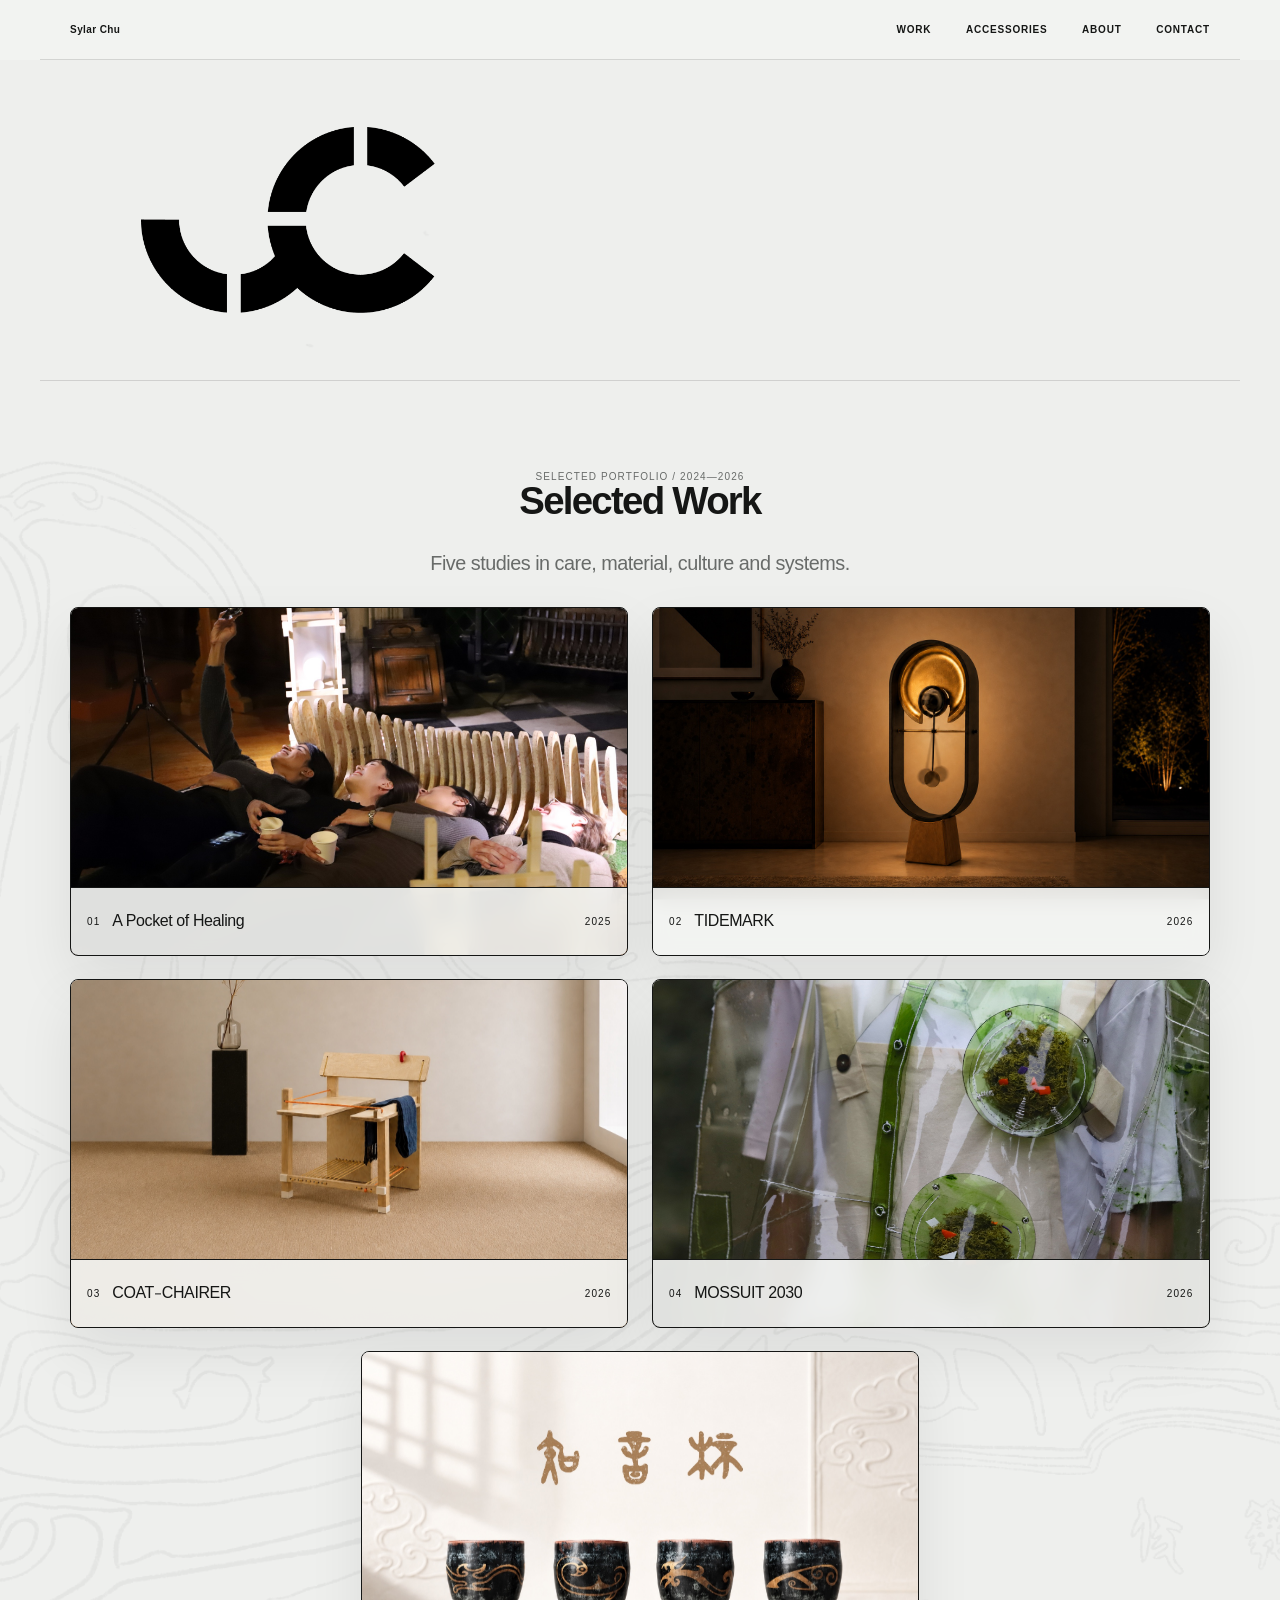
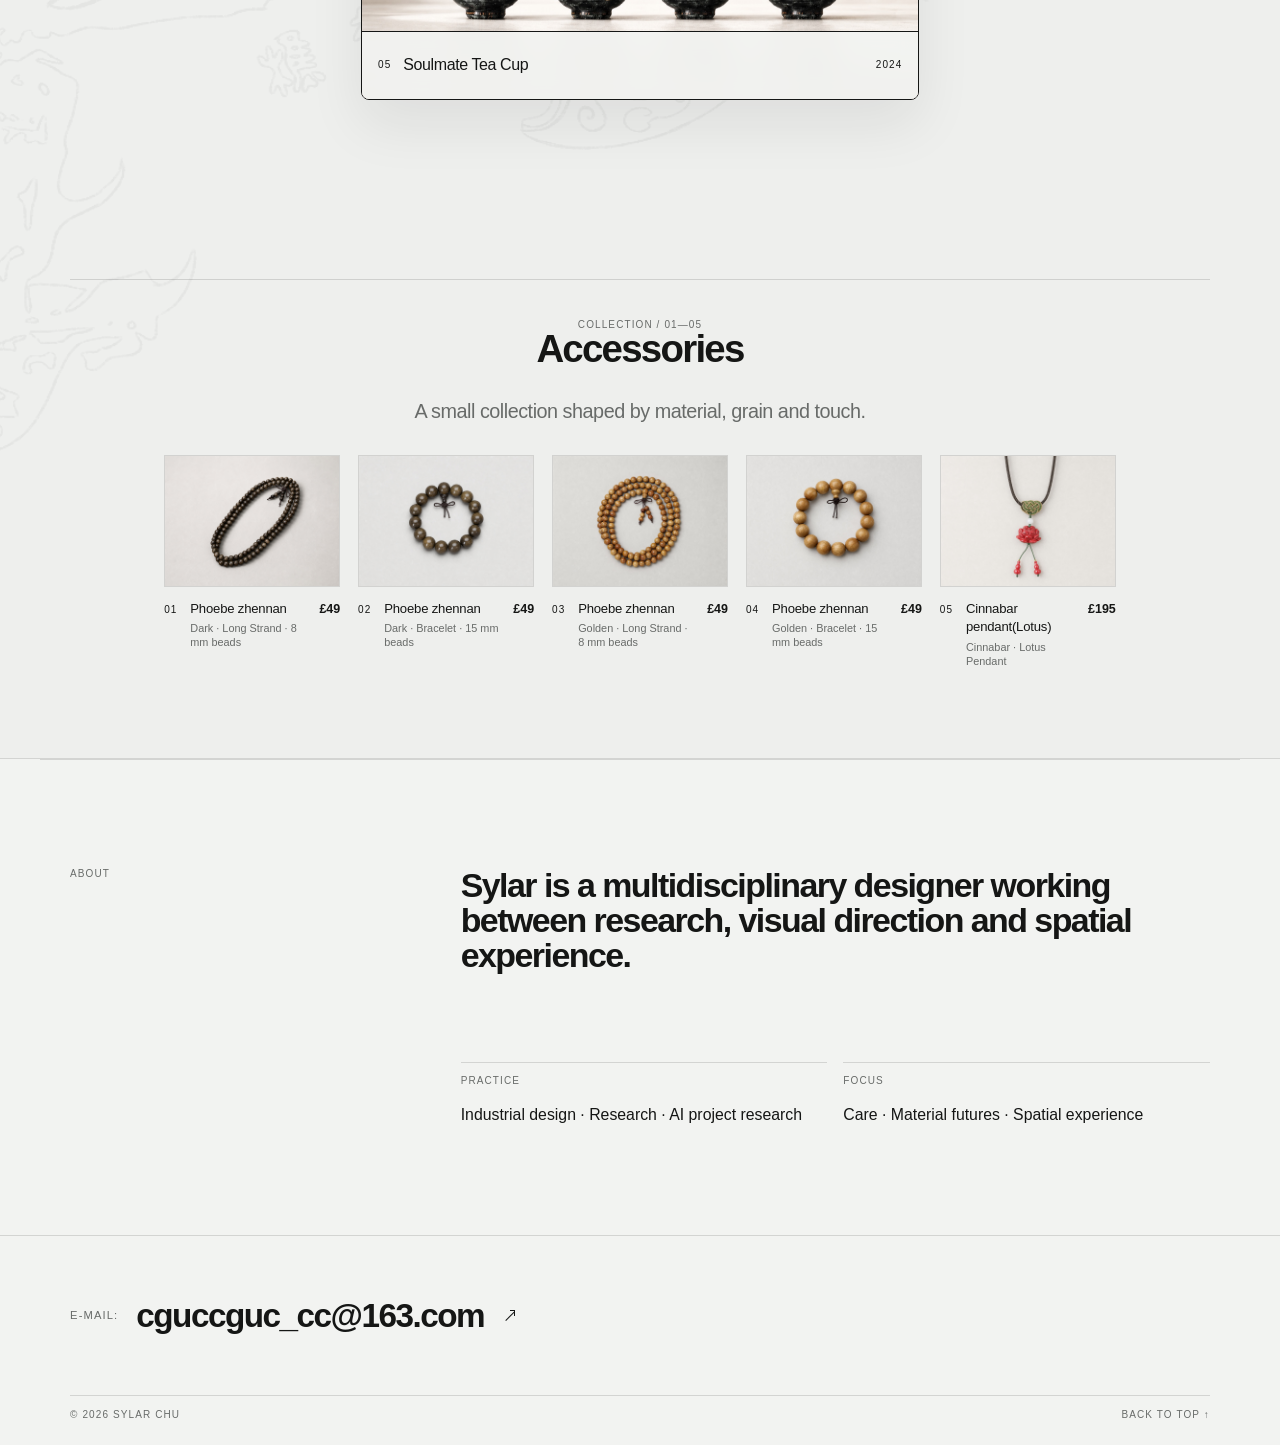
==== index.html @ 8ba82621 "Add files via upload" ====
<!DOCTYPE html><html lang="en"><head><meta charSet="utf-8"/><meta name="viewport" content="width=device-width, initial-scale=1"/><link rel="preload" href="/chinese-linework-background.webp" as="image" fetchPriority="high"/><link rel="preload" href="/sylar-logo-transparent.png" as="image"/><link rel="stylesheet" href="/assets/index-B9xMvxNG.css" data-rsc-css-href="/assets/index-B9xMvxNG.css" data-precedence="vite-rsc/importer-resources"/><title>Sylar Chu — Industrial Designer</title><meta name="description" content="Thoughtful products, systems and experiences designed to improve everyday life and contribute to a better world."/><meta property="og:title" content="Sylar Chu — Designing better futures"/><meta property="og:description" content="Industrial design for a better everyday and a better world."/><meta property="og:type" content="website"/><meta property="og:image" content="https://sylarchu.com/og.png"/><meta property="og:image:width" content="1254"/><meta property="og:image:height" content="1254"/><meta property="og:image:alt" content="Sylar Chu monogram"/><meta name="twitter:card" content="summary_large_image"/><meta name="twitter:title" content="Sylar Chu — Designing better futures"/><meta name="twitter:description" content="Industrial design for a better everyday and a better world."/><meta name="twitter:image" content="https://sylarchu.com/og.png"/>
</head><body><main id="top"><header class="site-header page-container"><a class="site-brand" href="/" aria-label="Sylar Chu — home">Sylar Chu</a><nav aria-label="Primary navigation"><a href="#work">Work</a><a href="#accessories">Accessories</a><a href="#about">About</a><a href="#contact">Contact</a></nav></header><div class="home-canvas"><img class="home-canvas__art" src="/chinese-linework-background.webp" alt="" width="2732" height="2048" fetchPriority="high" decoding="async"/><section class="home-intro page-container"><h1 class="sr-only">Sylar Chu — Industrial Designer</h1><div class="home-intro__content"><img class="home-intro__logo" src="/sylar-logo-transparent.png" alt="Sylar Chu monogram" width="546" height="345" decoding="async"/><div class="home-intro__text"><p class="blur-text home-intro__copy home-intro__copy--first"><span class="blur-text__segment" style="filter:blur(10px);opacity:0;transform:translateY(-20px)">Hi,<!-- --> </span><span class="blur-text__segment" style="filter:blur(10px);opacity:0;transform:translateY(-20px)">I<!-- --> </span><span class="blur-text__segment" style="filter:blur(10px);opacity:0;transform:translateY(-20px)">am<!-- --> </span><span class="blur-text__segment" style="filter:blur(10px);opacity:0;transform:translateY(-20px)">Sylar,<!-- --> </span><span class="blur-text__segment" style="filter:blur(10px);opacity:0;transform:translateY(-20px)">an<!-- --> </span><span class="blur-text__segment" style="filter:blur(10px);opacity:0;transform:translateY(-20px)">industrial<!-- --> </span><span class="blur-text__segment" style="filter:blur(10px);opacity:0;transform:translateY(-20px)">designer.</span></p><p class="blur-text home-intro__copy"><span class="blur-text__segment" style="filter:blur(10px);opacity:0;transform:translateY(-20px)">I<!-- --> </span><span class="blur-text__segment" style="filter:blur(10px);opacity:0;transform:translateY(-20px)">create<!-- --> </span><span class="blur-text__segment" style="filter:blur(10px);opacity:0;transform:translateY(-20px)">thoughtful<!-- --> </span><span class="blur-text__segment" style="filter:blur(10px);opacity:0;transform:translateY(-20px)">products,<!-- --> </span><span class="blur-text__segment" style="filter:blur(10px);opacity:0;transform:translateY(-20px)">systems<!-- --> </span><span class="blur-text__segment" style="filter:blur(10px);opacity:0;transform:translateY(-20px)">and<!-- --> </span><span class="blur-text__segment" style="filter:blur(10px);opacity:0;transform:translateY(-20px)">experiences<!-- --> </span><span class="blur-text__segment" style="filter:blur(10px);opacity:0;transform:translateY(-20px)">for<!-- --> </span><span class="blur-text__segment" style="filter:blur(10px);opacity:0;transform:translateY(-20px)">a<!-- --> </span><span class="blur-text__segment" style="filter:blur(10px);opacity:0;transform:translateY(-20px)">better<!-- --> </span><span class="blur-text__segment" style="filter:blur(10px);opacity:0;transform:translateY(-20px)">everyday<!-- --> </span><span class="blur-text__segment" style="filter:blur(10px);opacity:0;transform:translateY(-20px)">and<!-- --> </span><span class="blur-text__segment" style="filter:blur(10px);opacity:0;transform:translateY(-20px)">a<!-- --> </span><span class="blur-text__segment" style="filter:blur(10px);opacity:0;transform:translateY(-20px)">better<!-- --> </span><span class="blur-text__segment" style="filter:blur(10px);opacity:0;transform:translateY(-20px)">world.</span></p></div></div></section><section class="project-showcase-section page-container" id="work"><div class="project-showcase"><header class="showcase-heading project-showcase__heading"><div><p class="eyebrow muted">Selected portfolio / 2024—2026</p><h2 class="heading-lg">Selected Work</h2></div><p class="body-large muted">Five studies in care, material, culture and systems.</p></header><div class="project-showcase__rail"><a class="project-showcase__link" href="/work/a-pocket-of-healing" aria-label="Open A Pocket of Healing"><figure class="tilted-card"><div class="tilted-card__inner" style="transform:none"><img src="/project-covers/a-pocket-of-healing.jpg" alt="A Pocket of Healing project cover" class="tilted-card__image" style="transform:translate3d(0, 0%, 0) scale(1)" loading="lazy" decoding="async"/><div class="tilted-card__overlay"><div class="project-card__label"><span class="meta-text">01</span><h3>A Pocket of Healing</h3><span class="meta-text">2025</span></div></div></div><figcaption class="tilted-card__caption" style="opacity:0;transform:none">A Pocket of Healing</figcaption></figure></a><a class="project-showcase__link" href="/work/tidemark" aria-label="Open TIDEMARK"><figure class="tilted-card"><div class="tilted-card__inner" style="transform:none"><img src="/project-covers/tidemark.jpg" alt="TIDEMARK project cover" class="tilted-card__image" style="transform:translate3d(0, -16%, 0) scale(1)" loading="lazy" decoding="async"/><div class="tilted-card__overlay"><div class="project-card__label"><span class="meta-text">02</span><h3>TIDEMARK</h3><span class="meta-text">2026</span></div></div></div><figcaption class="tilted-card__caption" style="opacity:0;transform:none">TIDEMARK</figcaption></figure></a><a class="project-showcase__link" href="/work/coat-chairer" aria-label="Open COAT‑CHAIRER"><figure class="tilted-card"><div class="tilted-card__inner" style="transform:none"><img src="/project-covers/coat-chairer-expanded.jpg" alt="COAT‑CHAIRER project cover" class="tilted-card__image" style="transform:translate3d(0, 0%, 0) scale(1.04)" loading="lazy" decoding="async"/><div class="tilted-card__overlay"><div class="project-card__label"><span class="meta-text">03</span><h3><span class="project-title-mark" aria-label="COAT-CHAIRER"><span aria-hidden="true">COAT</span><span class="project-title-mark__hyphen" aria-hidden="true"></span><span aria-hidden="true">CHAIRER</span></span></h3><span class="meta-text">2026</span></div></div></div><figcaption class="tilted-card__caption" style="opacity:0;transform:none">COAT‑CHAIRER</figcaption></figure></a><a class="project-showcase__link" href="/work/mossuit-2030" aria-label="Open MOSSUIT 2030"><figure class="tilted-card"><div class="tilted-card__inner" style="transform:none"><img src="/project-covers/mossuit-2030.jpg" alt="MOSSUIT 2030 project cover" class="tilted-card__image" style="transform:translate3d(0, 0%, 0) scale(1)" loading="lazy" decoding="async"/><div class="tilted-card__overlay"><div class="project-card__label"><span class="meta-text">04</span><h3>MOSSUIT 2030</h3><span class="meta-text">2026</span></div></div></div><figcaption class="tilted-card__caption" style="opacity:0;transform:none">MOSSUIT 2030</figcaption></figure></a><a class="project-showcase__link" href="/work/soulmate-tea-cup" aria-label="Open Soulmate Tea Cup"><figure class="tilted-card"><div class="tilted-card__inner" style="transform:none"><img src="/project-covers/soulmate-tea-cup.jpg" alt="Soulmate Tea Cup project cover" class="tilted-card__image" style="transform:translate3d(0, 0%, 0) scale(1)" loading="lazy" decoding="async"/><div class="tilted-card__overlay"><div class="project-card__label"><span class="meta-text">05</span><h3>Soulmate Tea Cup</h3><span class="meta-text">2024</span></div></div></div><figcaption class="tilted-card__caption" style="opacity:0;transform:none">Soulmate Tea Cup</figcaption></figure></a></div></div></section><section class="product-showcase-section page-container" id="accessories"><div class="product-showcase"><header class="showcase-heading product-showcase__heading"><div><p class="eyebrow muted">Collection / 01—05</p><h2 class="heading-lg">Accessories</h2></div><p class="body-large muted">A small collection shaped by material, grain and touch.</p></header><div class="product-showcase__rail"><a class="product-card" href="/accessories/phoebe-zhennan-dark-strand" aria-label="Open Phoebe zhennan, Dark · Long Strand, 8 mm beads"><div class="product-card__image"><img src="/products/dark-long-necklace.jpg" alt="Phoebe zhennan — Dark · Long Strand" loading="lazy" decoding="async"/></div><div class="product-card__meta"><span class="meta-text">01</span><div><h3>Phoebe zhennan</h3><p class="product-card__variant">Dark · Long Strand<!-- --> · 8 mm beads</p></div><span class="product-card__price">£49</span></div></a><a class="product-card" href="/accessories/phoebe-zhennan-dark-bracelet" aria-label="Open Phoebe zhennan, Dark · Bracelet, 15 mm beads"><div class="product-card__image"><img src="/products/dark-large-bead-bracelet.jpg" alt="Phoebe zhennan — Dark · Bracelet" loading="lazy" decoding="async"/></div><div class="product-card__meta"><span class="meta-text">02</span><div><h3>Phoebe zhennan</h3><p class="product-card__variant">Dark · Bracelet<!-- --> · 15 mm beads</p></div><span class="product-card__price">£49</span></div></a><a class="product-card" href="/accessories/phoebe-zhennan-golden-strand" aria-label="Open Phoebe zhennan, Golden · Long Strand, 8 mm beads"><div class="product-card__image"><img src="/products/golden-multi-loop-necklace.jpg" alt="Phoebe zhennan — Golden · Long Strand" loading="lazy" decoding="async"/></div><div class="product-card__meta"><span class="meta-text">03</span><div><h3>Phoebe zhennan</h3><p class="product-card__variant">Golden · Long Strand<!-- --> · 8 mm beads</p></div><span class="product-card__price">£49</span></div></a><a class="product-card" href="/accessories/phoebe-zhennan-golden-bracelet" aria-label="Open Phoebe zhennan, Golden · Bracelet, 15 mm beads"><div class="product-card__image"><img src="/products/golden-large-bead-bracelet.jpg" alt="Phoebe zhennan — Golden · Bracelet" loading="lazy" decoding="async"/></div><div class="product-card__meta"><span class="meta-text">04</span><div><h3>Phoebe zhennan</h3><p class="product-card__variant">Golden · Bracelet<!-- --> · 15 mm beads</p></div><span class="product-card__price">£49</span></div></a><a class="product-card" href="/accessories/cinnabar-lotus-pendant" aria-label="Open Cinnabar pendant(Lotus), Cinnabar · Lotus Pendant"><div class="product-card__image"><img src="/products/cinnabar-lotus-pendant.jpg" alt="Cinnabar pendant(Lotus) — Cinnabar · Lotus Pendant" loading="lazy" decoding="async"/></div><div class="product-card__meta"><span class="meta-text">05</span><div><h3>Cinnabar pendant(Lotus)</h3><p class="product-card__variant">Cinnabar · Lotus Pendant</p></div><span class="product-card__price">£195</span></div></a></div></div></section></div><section class="framer-about page-container" id="about"><p class="eyebrow muted">About</p><div class="framer-about__content"><p class="framer-about__copy heading-lg">Sylar is a multidisciplinary designer working between research, visual direction and spatial experience.</p><dl class="framer-about__details"><div><dt>Practice</dt><dd>Industrial design · Research · AI project research</dd></div><div><dt>Focus</dt><dd>Care · Material futures · Spatial experience</dd></div></dl></div></section><footer class="site-footer" id="contact"><div class="page-container"><a class="site-footer__email" href="mailto:cguccguc_cc@163.com"><span class="site-footer__label">E-mail:</span><span class="site-footer__address">cguccguc_cc@163.com</span><span class="site-footer__arrow diagonal-arrow" aria-hidden="true"></span></a><div class="site-footer__meta meta-text muted"><span>© <!-- -->2026<!-- --> <!-- -->Sylar Chu</span><a href="#top">Back to top ↑</a></div></div></footer></main><script src="/static-interactions.js" defer data-static-interaction></script></body></html>
---- assets/index-B9xMvxNG.css ----
/*! tailwindcss v4.2.1 | MIT License | https://tailwindcss.com */
@layer properties{@supports (((-webkit-hyphens:none)) and (not (margin-trim:inline))) or ((-moz-orient:inline) and (not (color:rgb(from red r g b)))){*,:before,:after,::backdrop{--tw-rotate-x:initial;--tw-rotate-y:initial;--tw-rotate-z:initial;--tw-skew-x:initial;--tw-skew-y:initial;--tw-blur:initial;--tw-brightness:initial;--tw-contrast:initial;--tw-grayscale:initial;--tw-hue-rotate:initial;--tw-invert:initial;--tw-opacity:initial;--tw-saturate:initial;--tw-sepia:initial;--tw-drop-shadow:initial;--tw-drop-shadow-color:initial;--tw-drop-shadow-alpha:100%;--tw-drop-shadow-size:initial}}}@layer theme{:root,:host{--font-sans:ui-sans-serif, system-ui, sans-serif, "Apple Color Emoji", "Segoe UI Emoji", "Segoe UI Symbol", "Noto Color Emoji";--font-mono:ui-monospace, SFMono-Regular, Menlo, Monaco, Consolas, "Liberation Mono", "Courier New", monospace;--spacing:.25rem;--default-transition-duration:.15s;--default-transition-timing-function:cubic-bezier(.4, 0, .2, 1);--default-font-family:var(--font-sans);--default-mono-font-family:var(--font-mono)}}@layer base{*,:after,:before,::backdrop{box-sizing:border-box;border:0 solid;margin:0;padding:0}::file-selector-button{box-sizing:border-box;border:0 solid;margin:0;padding:0}html,:host{-webkit-text-size-adjust:100%;tab-size:4;line-height:1.5;font-family:var(--default-font-family,ui-sans-serif, system-ui, sans-serif, "Apple Color Emoji", "Segoe UI Emoji", "Segoe UI Symbol", "Noto Color Emoji");font-feature-settings:var(--default-font-feature-settings,normal);font-variation-settings:var(--default-font-variation-settings,normal);-webkit-tap-highlight-color:transparent}hr{height:0;color:inherit;border-top-width:1px}abbr:where([title]){-webkit-text-decoration:underline dotted;text-decoration:underline dotted}h1,h2,h3,h4,h5,h6{font-size:inherit;font-weight:inherit}a{color:inherit;-webkit-text-decoration:inherit;-webkit-text-decoration:inherit;-webkit-text-decoration:inherit;-webkit-text-decoration:inherit;text-decoration:inherit}b,strong{font-weight:bolder}code,kbd,samp,pre{font-family:var(--default-mono-font-family,ui-monospace, SFMono-Regular, Menlo, Monaco, Consolas, "Liberation Mono", "Courier New", monospace);font-feature-settings:var(--default-mono-font-feature-settings,normal);font-variation-settings:var(--default-mono-font-variation-settings,normal);font-size:1em}small{font-size:80%}sub,sup{vertical-align:baseline;font-size:75%;line-height:0;position:relative}sub{bottom:-.25em}sup{top:-.5em}table{text-indent:0;border-color:inherit;border-collapse:collapse}:-moz-focusring{outline:auto}progress{vertical-align:baseline}summary{display:list-item}ol,ul,menu{list-style:none}img,svg,video,canvas,audio,iframe,embed,object{vertical-align:middle;display:block}img,video{max-width:100%;height:auto}button,input,select,optgroup,textarea{font:inherit;font-feature-settings:inherit;font-variation-settings:inherit;letter-spacing:inherit;color:inherit;opacity:1;background-color:#0000;border-radius:0}::file-selector-button{font:inherit;font-feature-settings:inherit;font-variation-settings:inherit;letter-spacing:inherit;color:inherit;opacity:1;background-color:#0000;border-radius:0}:where(select:is([multiple],[size])) optgroup{font-weight:bolder}:where(select:is([multiple],[size])) optgroup option{padding-inline-start:20px}::file-selector-button{margin-inline-end:4px}::placeholder{opacity:1}@supports (not ((-webkit-appearance:-apple-pay-button))) or (contain-intrinsic-size:1px){::placeholder{color:currentColor}@supports (color:color-mix(in lab, red, red)){::placeholder{color:color-mix(in oklab, currentcolor 50%, transparent)}}}textarea{resize:vertical}::-webkit-search-decoration{-webkit-appearance:none}::-webkit-date-and-time-value{min-height:1lh;text-align:inherit}::-webkit-datetime-edit{display:inline-flex}::-webkit-datetime-edit-fields-wrapper{padding:0}::-webkit-datetime-edit{padding-block:0}::-webkit-datetime-edit-year-field{padding-block:0}::-webkit-datetime-edit-month-field{padding-block:0}::-webkit-datetime-edit-day-field{padding-block:0}::-webkit-datetime-edit-hour-field{padding-block:0}::-webkit-datetime-edit-minute-field{padding-block:0}::-webkit-datetime-edit-second-field{padding-block:0}::-webkit-datetime-edit-millisecond-field{padding-block:0}::-webkit-datetime-edit-meridiem-field{padding-block:0}::-webkit-calendar-picker-indicator{line-height:1}:-moz-ui-invalid{box-shadow:none}button,input:where([type=button],[type=reset],[type=submit]){appearance:button}::file-selector-button{appearance:button}::-webkit-inner-spin-button{height:auto}::-webkit-outer-spin-button{height:auto}[hidden]:where(:not([hidden=until-found])){display:none!important}}@layer components;@layer utilities{.sr-only{clip-path:inset(50%);white-space:nowrap;border-width:0;width:1px;height:1px;margin:-1px;padding:0;position:absolute;overflow:hidden}.relative{position:relative}.static{position:static}.start{inset-inline-start:var(--spacing)}.end{inset-inline-end:var(--spacing)}.table{display:table}.transform{transform:var(--tw-rotate-x,) var(--tw-rotate-y,) var(--tw-rotate-z,) var(--tw-skew-x,) var(--tw-skew-y,)}.filter{filter:var(--tw-blur,) var(--tw-brightness,) var(--tw-contrast,) var(--tw-grayscale,) var(--tw-hue-rotate,) var(--tw-invert,) var(--tw-saturate,) var(--tw-sepia,) var(--tw-drop-shadow,)}.transition{transition-property:color,background-color,border-color,outline-color,text-decoration-color,fill,stroke,--tw-gradient-from,--tw-gradient-via,--tw-gradient-to,opacity,box-shadow,transform,translate,scale,rotate,filter,-webkit-backdrop-filter,backdrop-filter,display,content-visibility,overlay,pointer-events;transition-timing-function:var(--tw-ease,var(--default-transition-timing-function));transition-duration:var(--tw-duration,var(--default-transition-duration))}}:root{--background:#f2f3f1;--foreground:#151615;--muted:#686b69;--border:#15161524;--page-padding:clamp(1rem, 2.35vw, 2.25rem);--section-space:clamp(4.5rem, 8.5vw, 7.5rem);--content-width:75rem}*,:before,:after{box-sizing:border-box}html{background:var(--background);color:var(--foreground);scroll-behavior:smooth}body{background:var(--background);min-width:20rem;color:var(--foreground);-webkit-font-smoothing:antialiased;margin:0;font-family:Arial,Helvetica,sans-serif;font-size:clamp(.875rem,.2vw + .83rem,1rem);line-height:1.4}::selection{background:var(--foreground);color:var(--background)}a{color:inherit;text-decoration:none}img{max-width:100%;display:block}h1,h2,h3,p,figure,dl,dd{margin:0}:focus-visible{outline:2px solid var(--foreground);outline-offset:4px}.sr-only{clip:rect(0, 0, 0, 0);white-space:nowrap;border:0;width:1px;height:1px;margin:-1px;padding:0;position:absolute;overflow:hidden}.page-container{width:min(100%, var(--content-width));padding-inline:var(--page-padding);margin-inline:auto}.eyebrow,.meta-text{letter-spacing:.11em;text-transform:uppercase;font-size:.625rem;font-weight:500;line-height:1.2}.muted{color:var(--muted)}.display{letter-spacing:-.055em;font-size:clamp(3rem,7vw,6.2rem);font-weight:600;line-height:.93}.heading-xl{letter-spacing:-.052em;font-size:clamp(2.7rem,5.6vw,5.25rem);font-weight:600;line-height:.94}.heading-lg{letter-spacing:-.045em;font-size:clamp(2rem,3.8vw,3.8rem);font-weight:600;line-height:.96}.heading-md{letter-spacing:-.035em;font-size:clamp(1.3rem,2vw,2rem);font-weight:500;line-height:1}.body-large{letter-spacing:-.025em;font-size:clamp(1.1rem,1.55vw,1.55rem);line-height:1.25}.site-header{z-index:50;border-bottom:1px solid var(--border);background:var(--background);grid-template-columns:1fr auto;align-items:center;min-height:3.75rem;display:grid;position:sticky;top:0}@supports (color:color-mix(in lab, red, red)){.site-header{background:color-mix(in srgb, var(--background) 94%, transparent)}}.site-header{-webkit-backdrop-filter:blur(10px);backdrop-filter:blur(10px)}.site-brand{letter-spacing:.04em;font-size:.625rem;font-weight:600}.site-header nav{gap:clamp(1.1rem,2.7vw,2.5rem);display:flex}.site-header nav a{letter-spacing:.08em;text-transform:uppercase;font-size:.625rem;font-weight:600}.site-header nav a:hover,.site-header nav a[aria-current=page]{text-underline-offset:.3em;text-decoration:underline}.framer-hero{border-bottom:1px solid var(--border);isolation:isolate;width:100%;height:clamp(38rem,100svh - 3.75rem,50rem);position:relative;overflow:hidden}.linework-hero__art{z-index:-2;object-fit:cover;object-position:52% 70%;transform-origin:50% 70%;width:100%;height:100%;position:absolute;inset:0;transform:translate(3.5%)scale(1.34)}.linework-hero__intro{z-index:2;top:clamp(2.5rem,6vw,5rem);right:max(var(--page-padding), calc((100vw - var(--content-width)) / 2 + var(--page-padding)));width:min(25rem, calc(100% - var(--page-padding) * 2));grid-template-columns:2.35rem minmax(0,1fr);align-items:center;gap:.9rem;display:grid;position:absolute}.linework-hero__logo{aspect-ratio:1;object-fit:cover;width:2.35rem}.linework-hero__intro .eyebrow{white-space:nowrap}.linework-hero__copy{letter-spacing:-.02em;max-width:25rem;margin-top:.65rem;font-size:clamp(.95rem,1vw,1.08rem);line-height:1.4}.home-canvas{border-bottom:1px solid var(--border);isolation:isolate;position:relative;overflow:hidden}.home-canvas__art{z-index:-1;object-fit:cover;object-position:50% 38%;opacity:.075;filter:grayscale()contrast(.62);pointer-events:none;-webkit-user-select:none;user-select:none;width:100%;height:100%;position:absolute;inset:0}.home-intro{align-items:center;min-height:clamp(20rem,24vw,26rem);display:flex}.home-intro__content{grid-template-columns:minmax(16rem,.9fr) minmax(0,1.35fr);align-items:center;gap:clamp(2rem,4vw,5rem);width:100%;display:grid}.home-intro__logo{object-fit:contain;justify-self:center;width:clamp(17rem,23vw,23rem);height:auto}.home-intro__text{width:min(100%,39rem)}.blur-text{flex-wrap:wrap;display:flex}.blur-text__segment{will-change:transform, filter, opacity;display:inline-block}.home-intro__identity{color:var(--foreground);flex-wrap:wrap;align-items:baseline;column-gap:.25rem;font-weight:700;display:flex}.home-intro__identity strong{color:var(--foreground);font-weight:750}.home-intro__copy{letter-spacing:-.025em;max-width:36rem;margin-top:.8rem;font-size:clamp(1.1rem,1.5vw,1.4rem);line-height:1.35}.home-intro__copy--first{margin-top:0}.project-showcase-section,.product-showcase-section{position:relative}.project-showcase-section{border-top:1px solid var(--border);padding-block:clamp(4rem,7vw,6.5rem)}.product-showcase-section{padding-block:clamp(4rem,7vw,6.5rem)}.showcase-heading{grid-template-columns:1fr minmax(18rem,.8fr);align-items:end;gap:2rem;margin-bottom:clamp(1.5rem,2.4vw,2.4rem);display:grid}.showcase-heading>p{justify-self:end;max-width:30rem}.project-showcase__rail,.product-showcase__rail{gap:clamp(.75rem,1.4vw,1.5rem);display:grid}.project-showcase{width:100%}.project-showcase .heading-lg{font-size:clamp(1.9rem,3vw,3.25rem)}.project-showcase__heading{text-align:center;grid-template-columns:1fr;justify-items:center}.project-showcase__heading>p{justify-self:center;max-width:34rem}.project-showcase__rail{grid-template-columns:repeat(2,minmax(0,1fr));gap:clamp(1rem,1.8vw,1.8rem)}.project-showcase__link{min-width:0;color:inherit;display:block}.project-showcase__link:last-child:nth-child(odd){grid-column:1/-1;justify-self:center;width:calc(50% - clamp(.5rem,.9vw,.9rem))}.tilted-card{aspect-ratio:16/10;perspective:900px;width:100%;position:relative}.tilted-card__inner{border:1px solid var(--foreground);background:var(--background);width:100%;height:100%;transform-style:preserve-3d;will-change:transform;border-radius:.5rem;position:relative;overflow:hidden;box-shadow:0 1.5rem 3.5rem #14141414}.tilted-card__image{object-fit:cover;width:100%;height:100%;position:absolute;inset:0;transform:translateZ(0)}.tilted-card__overlay{z-index:2;position:absolute;bottom:0;left:0;right:0;transform:translateZ(26px)}.project-card__label{border-top:1px solid var(--foreground);background:var(--background);grid-template-columns:auto minmax(0,1fr) auto;align-items:center;gap:.75rem;min-height:4.25rem;padding:.85rem 1rem;display:grid}@supports (color:color-mix(in lab, red, red)){.project-card__label{background:color-mix(in srgb, var(--background) 92%, transparent)}}.project-card__label{-webkit-backdrop-filter:blur(10px);backdrop-filter:blur(10px)}.project-card__label h3{letter-spacing:-.025em;text-overflow:ellipsis;white-space:nowrap;font-size:clamp(1rem,1.25vw,1.35rem);font-weight:500;overflow:hidden}.tilted-card__caption{z-index:4;border:1px solid var(--foreground);background:var(--background);max-width:13rem;color:var(--foreground);pointer-events:none;white-space:nowrap;border-radius:.25rem;padding:.35rem .55rem;font-size:.65rem;line-height:1.2;position:absolute;top:0;left:0}.product-showcase{border-top:1px solid var(--border);padding-top:clamp(1.75rem,3vw,2.75rem)}.product-showcase .heading-lg{font-size:clamp(1.9rem,3vw,3.25rem)}.product-showcase__heading{text-align:center;grid-template-columns:1fr;justify-items:center}.product-showcase__heading>p{justify-self:center;max-width:34rem}.product-showcase__rail{grid-template-columns:repeat(5,minmax(0,11rem));justify-content:center;max-width:68rem;margin-inline:auto}.product-card{min-width:0;color:inherit;display:block}.product-card__image{aspect-ratio:4/3;border:1px solid var(--border);background:#f1f1ef;overflow:hidden}.product-card__image img{object-fit:cover;width:100%;height:100%;transition:transform .36s cubic-bezier(.2,.7,.2,1)}.product-card:hover .product-card__image img{transform:scale(1.025)}.product-card__meta{grid-template-columns:auto minmax(0,1fr) auto;align-items:baseline;gap:.8rem;padding-top:.8rem;display:grid}.product-card__meta h3{letter-spacing:-.015em;font-size:clamp(.82rem,.9vw,.95rem);font-weight:500}.product-card__variant{color:var(--muted);margin-top:.2rem;font-size:.68rem;line-height:1.3}.product-card__price{white-space:nowrap;font-size:.78rem;font-weight:600}.accessory-detail__header{grid-template-columns:minmax(0,1fr) minmax(20rem,.65fr);align-items:end;gap:3rem;padding-block:clamp(4rem,8vw,8rem) clamp(2rem,4vw,4rem);display:grid}.accessory-detail__header .display{margin-top:.65rem;font-size:clamp(3.25rem,7vw,8rem)}.accessory-detail__info{border-top:1px solid var(--border);grid-template-columns:repeat(auto-fit,minmax(7rem,1fr));display:grid}.accessory-detail__info div{border-left:1px solid var(--border);padding:.8rem .7rem 0}.accessory-detail__info div:first-child{border-left:0;padding-left:0}.accessory-detail__info dt{color:var(--muted);letter-spacing:.1em;text-transform:uppercase;margin-bottom:.35rem;font-size:.62rem}.accessory-detail__info dd{font-size:.9rem}.accessory-detail__image{padding-bottom:clamp(4rem,8vw,8rem)}.accessory-detail__image img{aspect-ratio:4/3;border:1px solid var(--border);object-fit:cover;width:100%}.framer-section{padding-block:var(--section-space)}.framer-section__header{grid-template-columns:1fr 1fr;align-items:end;gap:1rem;padding-bottom:clamp(2rem,4vw,3.5rem);display:grid}.framer-section__header p{justify-self:end;max-width:28rem}.project-section__intro{width:min(100%,30rem);padding-bottom:clamp(2.5rem,5vw,4.5rem)}.project-section__intro .body-large{max-width:26rem;margin-top:1.2rem}.project-list{border-top:1px solid var(--foreground)}.project-row{border-bottom:1px solid var(--border);grid-template-columns:3.5rem minmax(0,1fr) minmax(14rem,.8fr) 3rem;align-items:center;gap:1rem;min-height:clamp(6.5rem,10vw,9rem);transition:padding .18s,background .18s;display:grid}.project-row:hover{background:#1516150a;padding-inline:.8rem}.project-row__description{color:var(--muted)}.project-row__title{font-kerning:normal;white-space:nowrap}.project-title-mark{white-space:nowrap;align-items:center;display:inline-flex}.project-title-mark__hyphen{background:currentColor;flex:none;width:.34em;height:.055em;margin-inline:.075em;transform:translateY(.025em)}.project-row__arrow{justify-self:end;font-size:1rem}.project-motion{border-top:1px solid var(--foreground)}.project-motion__header{grid-template-columns:minmax(0,1.15fr) minmax(18rem,.85fr);align-items:end;gap:clamp(2rem,5vw,5rem);padding-block:clamp(2rem,4vw,3.5rem);display:grid}.project-motion__header h2{margin-top:1.25rem}.project-motion__intro{justify-self:end;gap:1rem;max-width:31rem;display:grid}.grid-motion{border-block:1px solid var(--foreground);color:#f1f3f2;cursor:ew-resize;touch-action:pan-y;-webkit-user-select:none;user-select:none;background:#111312;height:clamp(38rem,63vw,50rem);position:relative;overflow:hidden}.grid-motion__intro{background:radial-gradient(circle at 50% 45%, var(--grid-motion-gradient), transparent 58%), #111312;justify-content:center;align-items:center;width:100%;height:100%;display:flex;position:relative;overflow:hidden}@supports (color:color-mix(in lab, red, red)){.grid-motion__intro{background:radial-gradient(circle at 50% 45%, color-mix(in srgb, var(--grid-motion-gradient) 17%, transparent), transparent 58%), #111312}}.grid-motion__intro:after{z-index:3;content:"";pointer-events:none;background:linear-gradient(90deg,#1113127a,#0000 15% 85%,#1113127a);position:absolute;inset:0}.grid-motion__container{z-index:2;transform-origin:50%;flex:none;grid-template-rows:repeat(4,1fr);gap:clamp(.45rem,.8vw,.8rem);width:148%;height:124%;display:grid;position:relative;transform:rotate(-8deg)}.grid-motion__row{will-change:transform;grid-template-columns:repeat(7,minmax(0,1fr));gap:clamp(.45rem,.8vw,.8rem);min-width:0;display:grid}.grid-motion__item{min-width:0;position:relative;overflow:hidden}.grid-motion-tile{color:#f1f3f2;isolation:isolate;background:#181a19;border:1px solid #f1f3f26b;display:flex;position:absolute;inset:0;overflow:hidden}.grid-motion-tile:after{z-index:1;content:"";pointer-events:none;background:linear-gradient(#0000 58%,#00000061);border:1px solid #0000;transition:border-color .22s,background .22s;position:absolute;inset:0}.grid-motion-tile:hover:after,.grid-motion-tile:focus-visible:after{background:linear-gradient(#0000 48%,#0000008a);border-color:#f1f3f2db}.grid-motion-tile--image img{object-fit:cover;width:100%;height:100%;transition:filter .4s,transform .65s cubic-bezier(.2,.75,.2,1)}.grid-motion-tile--image:hover img,.grid-motion-tile--image:focus-visible img{filter:saturate(1.08)contrast(1.03);transform:scale(1.045)}.grid-motion-tile.crop-left img{object-position:25% center}.grid-motion-tile.crop-right img{object-position:75% center}.grid-motion-tile.crop-detail img{object-position:center 62%;transform:scale(1.15)}.grid-motion-tile.crop-detail:hover img,.grid-motion-tile.crop-detail:focus-visible img{transform:scale(1.2)}.grid-motion-tile__corner{z-index:2;color:#ffffffc7;position:absolute;bottom:.55rem;right:.65rem}.grid-motion-tile--title,.grid-motion-tile--discipline{z-index:1;flex-direction:column;justify-content:space-between;padding:clamp(.75rem,1.3vw,1.25rem)}.grid-motion-tile--title{color:#151615;background:#d8ff42}.grid-motion-tile--title:after,.grid-motion-tile--discipline:after{display:none}.grid-motion-tile--title h3{letter-spacing:-.055em;max-width:11ch;font-size:clamp(1.15rem,2vw,2rem);font-weight:600;line-height:.95}.grid-motion-tile__meta{justify-content:space-between;gap:.75rem;font-size:.625rem;display:flex}.grid-motion-tile--discipline{background:var(--background);color:var(--foreground)}.grid-motion-tile__discipline{letter-spacing:-.04em;max-width:14ch;font-size:clamp(1rem,1.5vw,1.45rem);line-height:1.02}.grid-motion-tile--discipline .diagonal-arrow{position:absolute;bottom:.8rem;right:.9rem}.project-motion__nav{border-bottom:1px solid var(--border);grid-template-columns:repeat(4,minmax(0,1fr));display:grid}.project-motion__nav a{border-left:1px solid var(--border);grid-template-columns:minmax(0,1fr) auto;align-content:space-between;gap:.65rem;min-width:0;min-height:7rem;padding:.9rem;transition:background .18s,color .18s;display:grid}.project-motion__nav a:first-child{border-left:0}.project-motion__nav a>span:nth-child(2){letter-spacing:-.035em;text-overflow:ellipsis;white-space:nowrap;grid-column:1/-1;font-size:clamp(.92rem,1.15vw,1.1rem);overflow:hidden}.project-motion__nav a:hover,.project-motion__nav a:focus-visible{background:var(--foreground);color:var(--background)}.project-motion__nav a:hover .muted,.project-motion__nav a:focus-visible .muted{color:#f1f3f2a6}.diagonal-arrow{width:1em;height:1em;display:inline-block;position:relative}.diagonal-arrow:before{content:"";transform-origin:50%;background:currentColor;width:.82em;height:1px;position:absolute;top:50%;right:.04em;transform:rotate(-45deg)}.diagonal-arrow:after{content:"";border-top:1px solid;border-right:1px solid;width:.46em;height:.46em;position:absolute;top:.07em;right:.07em}.framer-about{padding-block:var(--section-space);border-top:1px solid var(--border);grid-template-columns:1fr 2fr;gap:1rem;display:grid}.framer-about__content{gap:clamp(3rem,7vw,6rem);display:grid}.framer-about__copy{max-width:48rem;font-size:clamp(1.65rem,2.65vw,2.75rem);line-height:1.02}.framer-about__details{grid-template-columns:repeat(2,1fr);gap:1rem;display:grid}.framer-about__details>div{border-top:1px solid var(--border);padding-top:.7rem}.framer-about__details dt{color:var(--muted);letter-spacing:.11em;text-transform:uppercase;margin-bottom:1rem;font-size:.625rem}.site-footer{border-top:1px solid var(--border)}.site-footer__email{align-items:center;gap:clamp(.65rem,1.4vw,1.25rem);padding-block:clamp(2.5rem,5vw,4.5rem);display:flex}.site-footer__label{color:var(--muted);letter-spacing:.1em;text-transform:uppercase;font-size:.7rem;font-weight:500;line-height:1}.site-footer__address{letter-spacing:-.045em;font-size:clamp(1.4rem,2.6vw,2.6rem);font-weight:600;line-height:.95}.site-footer__arrow{flex:none;width:.78rem;height:.78rem;margin-left:.05rem;font-size:1rem}.site-footer__arrow:before{width:.72rem;right:0}.site-footer__arrow:after{width:.34rem;height:.34rem;top:.04rem;right:.02rem}.site-footer__email:hover .site-footer__address{text-underline-offset:.12em;text-decoration:underline}.site-footer__meta{border-top:1px solid var(--border);justify-content:space-between;padding-block:.8rem 1.5rem;display:flex}.detail-back-row{padding-top:clamp(1.25rem,2.4vw,2rem)}.detail-back-link{color:var(--muted);letter-spacing:.09em;text-transform:uppercase;align-items:center;gap:.6rem;font-size:.625rem;font-weight:600;transition:color .16s;display:inline-flex}.detail-back-link:hover{color:var(--foreground)}.back-arrow{width:1rem;height:1rem;display:inline-block;position:relative}.back-arrow:before{content:"";background:currentColor;width:.9rem;height:1px;position:absolute;top:calc(50% - .5px);left:0}.back-arrow:after{content:"";border-bottom:1px solid;border-left:1px solid;width:.38rem;height:.38rem;position:absolute;top:.31rem;left:0;transform:rotate(45deg)}.page-intro{border-bottom:1px solid var(--border);padding-block:clamp(5rem,12vw,11rem) clamp(3rem,6vw,6rem)}.page-intro__copy{max-width:36rem;margin-top:2rem}.work-index{padding-block:var(--section-space)}.project-hero{padding-block:clamp(4rem,10vw,9rem)}.detail-back-row+.project-hero,.detail-back-row+.accessory-detail__header{padding-top:clamp(2rem,4vw,3.5rem)}.project-hero h1{max-width:61rem;margin-top:1.5rem}.project-hero__title{font-kerning:normal;text-wrap:balance}.project-hero__info{grid-template-columns:repeat(2,1fr);gap:1.5rem 1rem;max-width:42rem;margin-top:clamp(3rem,7vw,6rem);display:grid}.project-hero__info dt{color:var(--muted);letter-spacing:.11em;text-transform:uppercase;margin-bottom:.35rem;font-size:.625rem}.project-pages{border-top:1px solid var(--border)}.project-page{border-bottom:1px solid var(--border);background:#151615}.project-page img{width:100%;height:auto}.project-pagination{border-bottom:1px solid var(--border);grid-template-columns:1fr 1fr;display:grid}.project-pagination a{min-height:8rem;padding:1rem var(--page-padding);border-left:1px solid var(--border);justify-content:space-between;align-items:flex-end;display:flex}.project-pagination a:first-child{border-left:0}.project-pagination a:hover{background:#1516150a}@media (width<=960px){.product-showcase__rail{max-width:none;padding:.5rem var(--page-padding) 1.5rem;margin-inline:calc(var(--page-padding) * -1);scroll-snap-type:x mandatory;scrollbar-width:thin;grid-template-columns:none;grid-auto-columns:minmax(11rem,26vw);grid-auto-flow:column;overflow-x:auto}.product-card{scroll-snap-align:start}}@media (width<=760px){.showcase-heading{grid-template-columns:1fr;gap:1rem}.showcase-heading>p{justify-self:start}.project-showcase__heading>p,.product-showcase__heading>p{justify-self:center}.home-intro{min-height:13rem}.product-showcase__rail{grid-auto-columns:minmax(11rem,58vw)}.project-showcase__rail{grid-template-columns:1fr}.project-showcase__link:last-child:nth-child(odd){grid-column:auto;width:100%}.tilted-card__caption{display:none}.accessory-detail__header{grid-template-columns:1fr;gap:2rem}.framer-section__header,.framer-about{grid-template-columns:1fr}.framer-section__header p{justify-self:start}.project-row{grid-template-columns:2.25rem minmax(0,1fr) 2rem}.project-row__description{display:none}.project-motion__header{grid-template-columns:1fr;gap:1.5rem}.project-motion__intro{justify-self:start;max-width:28rem}.grid-motion{height:clamp(27rem,116vw,36rem)}.grid-motion__container{gap:.4rem;width:225%;height:120%;transform:rotate(-9deg)}.grid-motion__row{gap:.4rem}.grid-motion-tile--title h3{font-size:clamp(1rem,4.5vw,1.4rem)}.grid-motion-tile__discipline{font-size:clamp(.9rem,3.8vw,1.2rem)}.project-motion__nav{grid-template-columns:repeat(2,minmax(0,1fr))}.project-motion__nav a:nth-child(3){border-left:0}.project-motion__nav a:nth-child(n+3){border-top:1px solid var(--border)}.framer-about{gap:3rem}}@media (width<=520px){.site-header nav{gap:.8rem}.site-header nav a:last-child{display:none}.home-canvas__art{object-position:46% 30%;opacity:.06}.home-intro{align-items:flex-start;min-height:15rem;padding-top:2rem}.home-intro__content{grid-template-columns:5.5rem minmax(0,1fr);gap:1rem}.home-intro__logo{width:5.5rem}.home-intro__copy{margin-top:.45rem;font-size:.92rem}.project-showcase-section{padding-top:3.25rem}.site-footer__email{flex-wrap:wrap;row-gap:.7rem}.site-footer__label{flex-basis:100%}.site-footer__address{font-size:clamp(1.15rem,6vw,1.4rem)}.project-card__label{min-height:3.1rem;padding:.6rem .7rem}.accessory-detail__info{grid-template-columns:1fr}.accessory-detail__info div,.accessory-detail__info div:first-child{border-top:1px solid var(--border);border-left:0;padding:.75rem 0}.framer-hero{height:min(42rem,100svh - 3.75rem);min-height:34rem}.linework-hero__art{object-position:48% 68%;transform-origin:50% 68%;transform:scale(1.04)}.linework-hero__intro{top:1rem;right:var(--page-padding);left:var(--page-padding);background:var(--background);grid-template-columns:2.5rem minmax(0,1fr);gap:.85rem;width:auto;padding:.85rem}@supports (color:color-mix(in lab, red, red)){.linework-hero__intro{background:color-mix(in srgb, var(--background) 92%, transparent)}}.linework-hero__logo{width:2.5rem}.linework-hero__intro .eyebrow{white-space:normal}.linework-hero__copy{margin-top:.45rem;font-size:.9rem;line-height:1.35}.project-hero__title{font-size:clamp(2.35rem,12vw,3rem)}.project-row{min-height:5.5rem}.framer-about__details,.project-hero__info,.project-pagination{grid-template-columns:1fr}.project-pagination a{border-left:0;border-top:1px solid var(--border)}}@media (prefers-reduced-motion:reduce){html{scroll-behavior:auto}*,:before,:after{transition-duration:.01ms!important}.grid-motion__row{transform:none!important}}@property --tw-rotate-x{syntax:"*";inherits:false}@property --tw-rotate-y{syntax:"*";inherits:false}@property --tw-rotate-z{syntax:"*";inherits:false}@property --tw-skew-x{syntax:"*";inherits:false}@property --tw-skew-y{syntax:"*";inherits:false}@property --tw-blur{syntax:"*";inherits:false}@property --tw-brightness{syntax:"*";inherits:false}@property --tw-contrast{syntax:"*";inherits:false}@property --tw-grayscale{syntax:"*";inherits:false}@property --tw-hue-rotate{syntax:"*";inherits:false}@property --tw-invert{syntax:"*";inherits:false}@property --tw-opacity{syntax:"*";inherits:false}@property --tw-saturate{syntax:"*";inherits:false}@property --tw-sepia{syntax:"*";inherits:false}@property --tw-drop-shadow{syntax:"*";inherits:false}@property --tw-drop-shadow-color{syntax:"*";inherits:false}@property --tw-drop-shadow-alpha{syntax:"<percentage>";inherits:false;initial-value:100%}@property --tw-drop-shadow-size{syntax:"*";inherits:false}
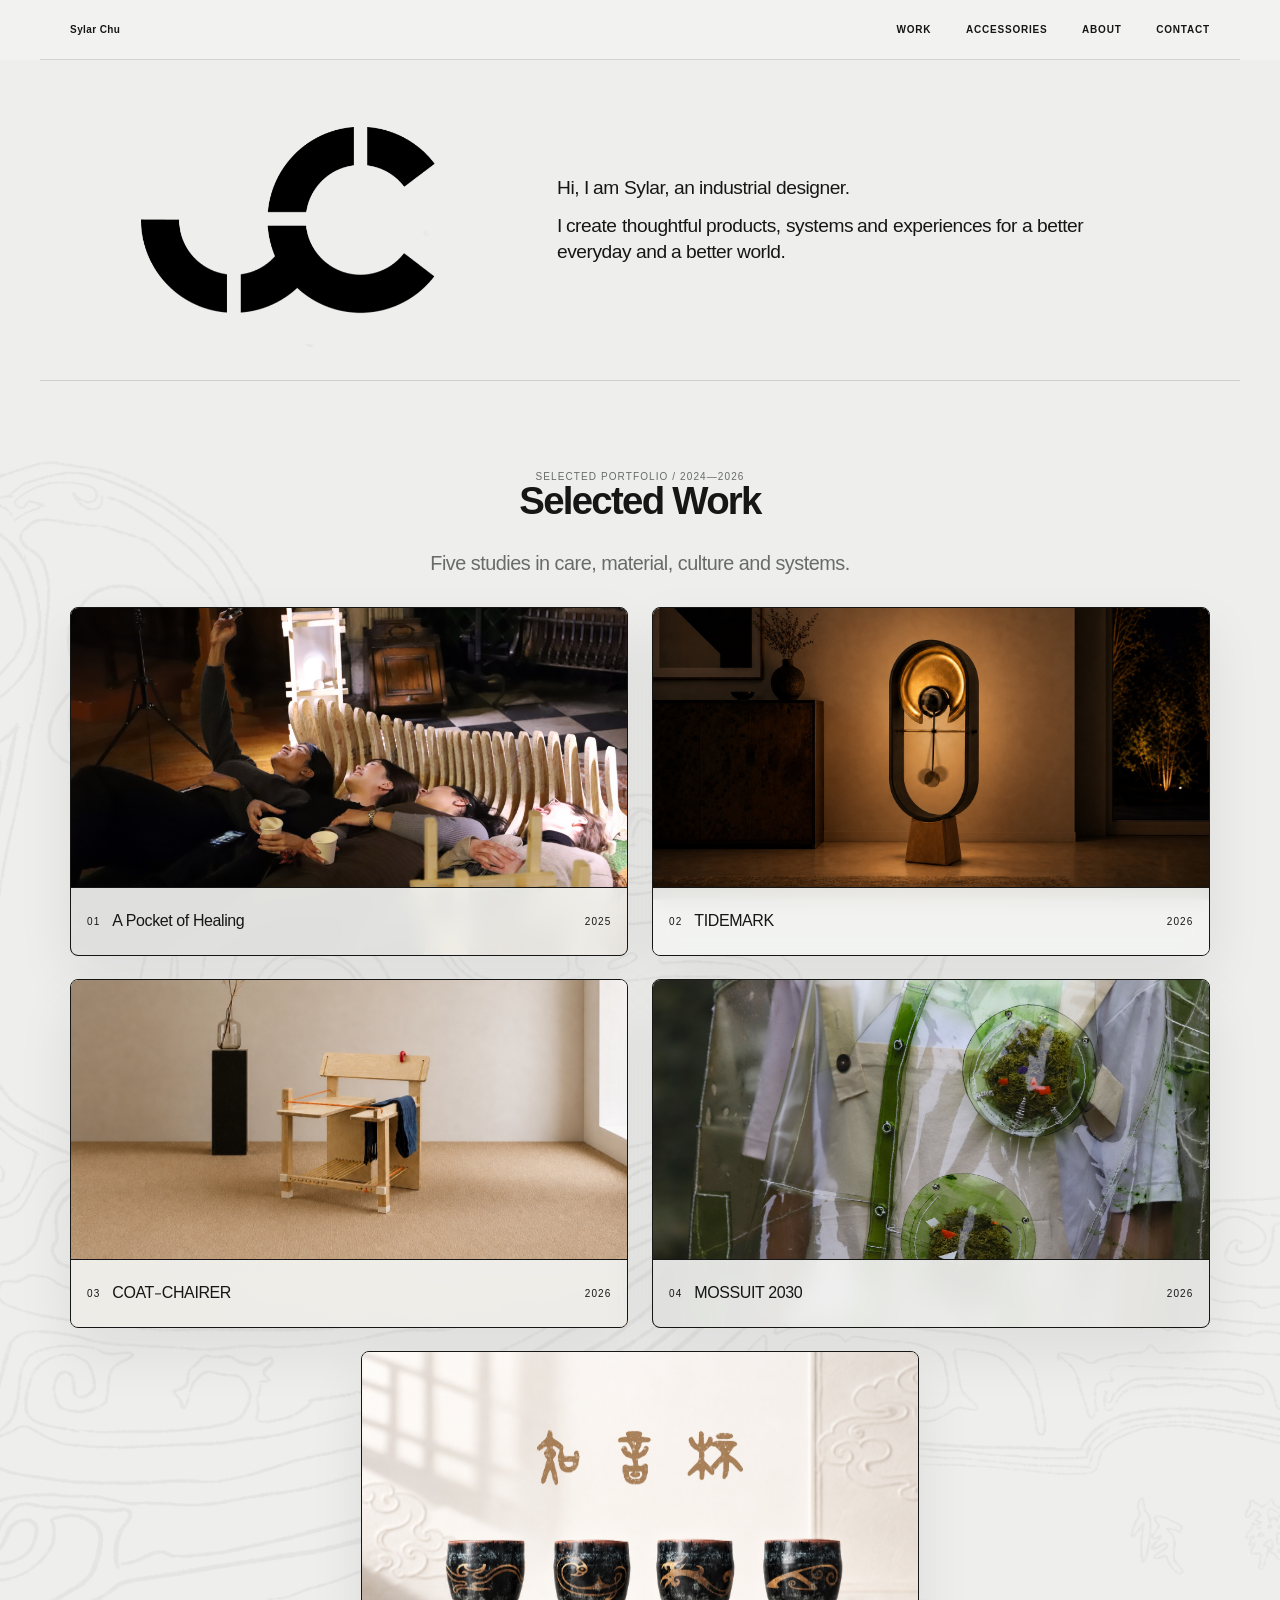
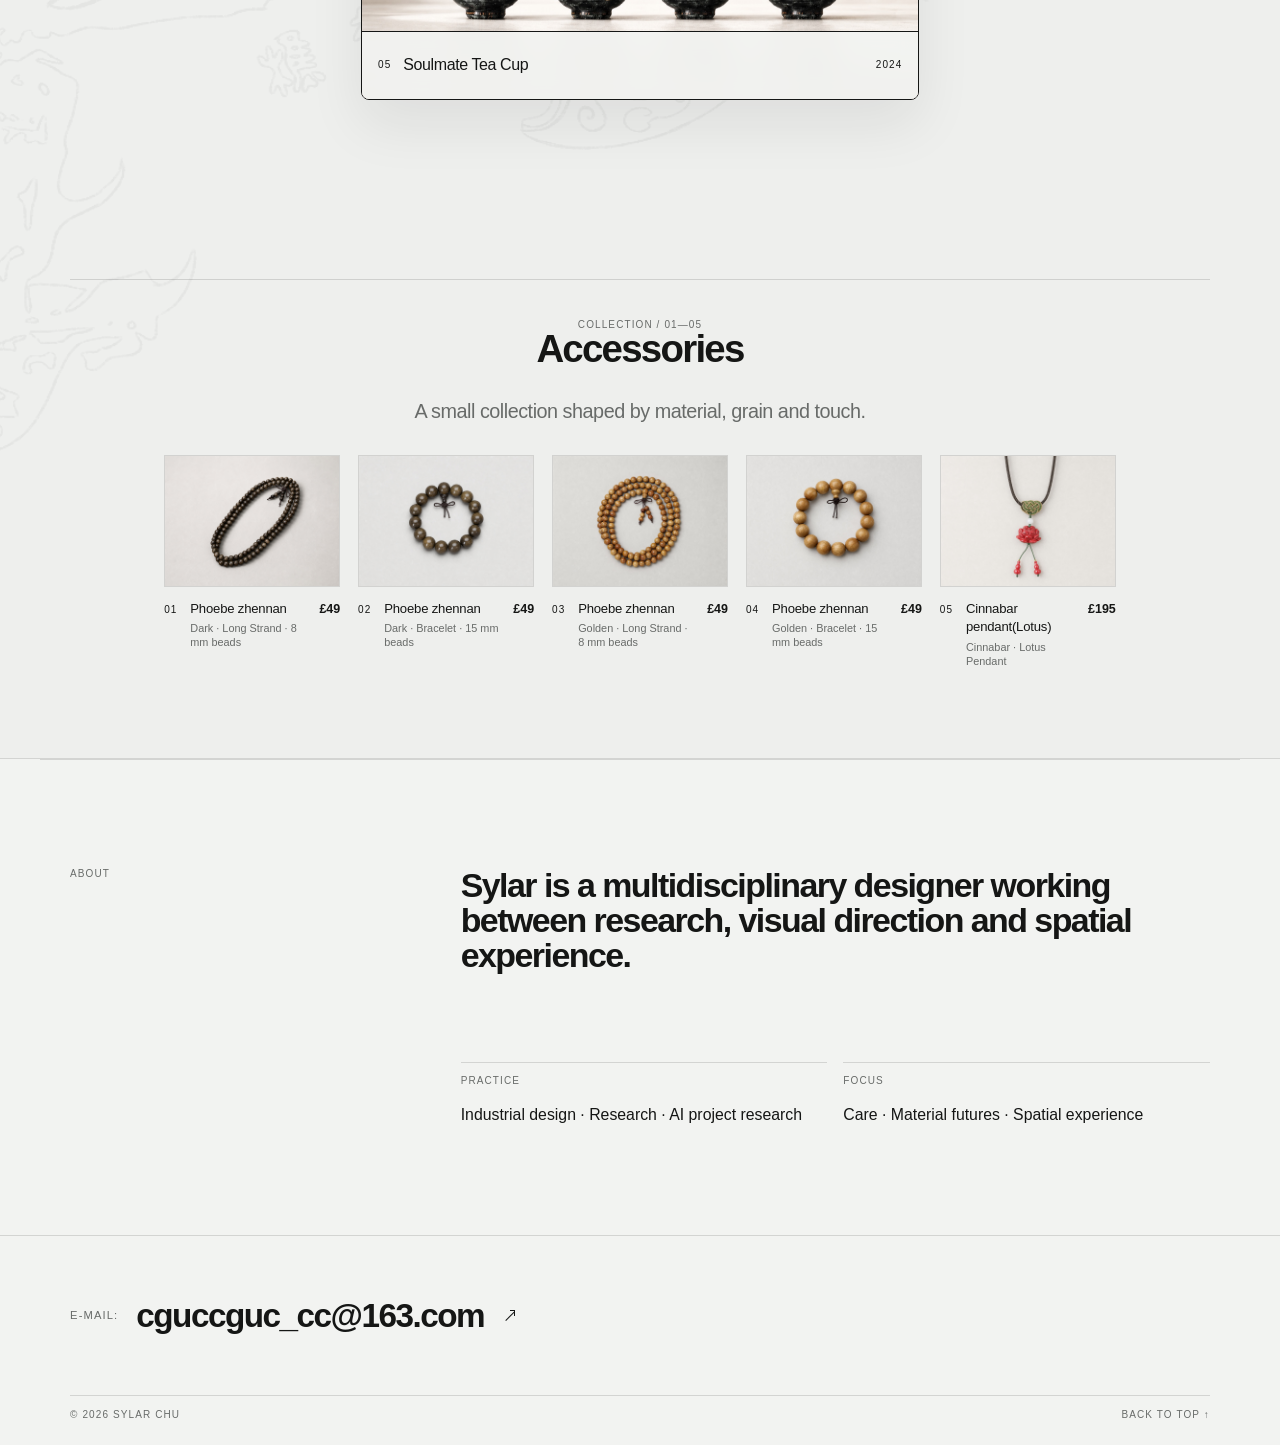
==== commit 3b6c615f: "Add files via upload" ====
--- a/index.html
+++ b/index.html
@@ -1,2 +1,2 @@
-<!DOCTYPE html><html lang="en"><head><meta charSet="utf-8"/><meta name="viewport" content="width=device-width, initial-scale=1"/><link rel="preload" href="/chinese-linework-background.webp" as="image" fetchPriority="high"/><link rel="preload" href="/sylar-logo-transparent.png" as="image"/><link rel="stylesheet" href="/assets/index-B9xMvxNG.css" data-rsc-css-href="/assets/index-B9xMvxNG.css" data-precedence="vite-rsc/importer-resources"/><title>Sylar Chu — Industrial Designer</title><meta name="description" content="Thoughtful products, systems and experiences designed to improve everyday life and contribute to a better world."/><meta property="og:title" content="Sylar Chu — Designing better futures"/><meta property="og:description" content="Industrial design for a better everyday and a better world."/><meta property="og:type" content="website"/><meta property="og:image" content="https://sylarchu.com/og.png"/><meta property="og:image:width" content="1254"/><meta property="og:image:height" content="1254"/><meta property="og:image:alt" content="Sylar Chu monogram"/><meta name="twitter:card" content="summary_large_image"/><meta name="twitter:title" content="Sylar Chu — Designing better futures"/><meta name="twitter:description" content="Industrial design for a better everyday and a better world."/><meta name="twitter:image" content="https://sylarchu.com/og.png"/>
-</head><body><main id="top"><header class="site-header page-container"><a class="site-brand" href="/" aria-label="Sylar Chu — home">Sylar Chu</a><nav aria-label="Primary navigation"><a href="#work">Work</a><a href="#accessories">Accessories</a><a href="#about">About</a><a href="#contact">Contact</a></nav></header><div class="home-canvas"><img class="home-canvas__art" src="/chinese-linework-background.webp" alt="" width="2732" height="2048" fetchPriority="high" decoding="async"/><section class="home-intro page-container"><h1 class="sr-only">Sylar Chu — Industrial Designer</h1><div class="home-intro__content"><img class="home-intro__logo" src="/sylar-logo-transparent.png" alt="Sylar Chu monogram" width="546" height="345" decoding="async"/><div class="home-intro__text"><p class="blur-text home-intro__copy home-intro__copy--first"><span class="blur-text__segment" style="filter:blur(10px);opacity:0;transform:translateY(-20px)">Hi,<!-- --> </span><span class="blur-text__segment" style="filter:blur(10px);opacity:0;transform:translateY(-20px)">I<!-- --> </span><span class="blur-text__segment" style="filter:blur(10px);opacity:0;transform:translateY(-20px)">am<!-- --> </span><span class="blur-text__segment" style="filter:blur(10px);opacity:0;transform:translateY(-20px)">Sylar,<!-- --> </span><span class="blur-text__segment" style="filter:blur(10px);opacity:0;transform:translateY(-20px)">an<!-- --> </span><span class="blur-text__segment" style="filter:blur(10px);opacity:0;transform:translateY(-20px)">industrial<!-- --> </span><span class="blur-text__segment" style="filter:blur(10px);opacity:0;transform:translateY(-20px)">designer.</span></p><p class="blur-text home-intro__copy"><span class="blur-text__segment" style="filter:blur(10px);opacity:0;transform:translateY(-20px)">I<!-- --> </span><span class="blur-text__segment" style="filter:blur(10px);opacity:0;transform:translateY(-20px)">create<!-- --> </span><span class="blur-text__segment" style="filter:blur(10px);opacity:0;transform:translateY(-20px)">thoughtful<!-- --> </span><span class="blur-text__segment" style="filter:blur(10px);opacity:0;transform:translateY(-20px)">products,<!-- --> </span><span class="blur-text__segment" style="filter:blur(10px);opacity:0;transform:translateY(-20px)">systems<!-- --> </span><span class="blur-text__segment" style="filter:blur(10px);opacity:0;transform:translateY(-20px)">and<!-- --> </span><span class="blur-text__segment" style="filter:blur(10px);opacity:0;transform:translateY(-20px)">experiences<!-- --> </span><span class="blur-text__segment" style="filter:blur(10px);opacity:0;transform:translateY(-20px)">for<!-- --> </span><span class="blur-text__segment" style="filter:blur(10px);opacity:0;transform:translateY(-20px)">a<!-- --> </span><span class="blur-text__segment" style="filter:blur(10px);opacity:0;transform:translateY(-20px)">better<!-- --> </span><span class="blur-text__segment" style="filter:blur(10px);opacity:0;transform:translateY(-20px)">everyday<!-- --> </span><span class="blur-text__segment" style="filter:blur(10px);opacity:0;transform:translateY(-20px)">and<!-- --> </span><span class="blur-text__segment" style="filter:blur(10px);opacity:0;transform:translateY(-20px)">a<!-- --> </span><span class="blur-text__segment" style="filter:blur(10px);opacity:0;transform:translateY(-20px)">better<!-- --> </span><span class="blur-text__segment" style="filter:blur(10px);opacity:0;transform:translateY(-20px)">world.</span></p></div></div></section><section class="project-showcase-section page-container" id="work"><div class="project-showcase"><header class="showcase-heading project-showcase__heading"><div><p class="eyebrow muted">Selected portfolio / 2024—2026</p><h2 class="heading-lg">Selected Work</h2></div><p class="body-large muted">Five studies in care, material, culture and systems.</p></header><div class="project-showcase__rail"><a class="project-showcase__link" href="/work/a-pocket-of-healing" aria-label="Open A Pocket of Healing"><figure class="tilted-card"><div class="tilted-card__inner" style="transform:none"><img src="/project-covers/a-pocket-of-healing.jpg" alt="A Pocket of Healing project cover" class="tilted-card__image" style="transform:translate3d(0, 0%, 0) scale(1)" loading="lazy" decoding="async"/><div class="tilted-card__overlay"><div class="project-card__label"><span class="meta-text">01</span><h3>A Pocket of Healing</h3><span class="meta-text">2025</span></div></div></div><figcaption class="tilted-card__caption" style="opacity:0;transform:none">A Pocket of Healing</figcaption></figure></a><a class="project-showcase__link" href="/work/tidemark" aria-label="Open TIDEMARK"><figure class="tilted-card"><div class="tilted-card__inner" style="transform:none"><img src="/project-covers/tidemark.jpg" alt="TIDEMARK project cover" class="tilted-card__image" style="transform:translate3d(0, -16%, 0) scale(1)" loading="lazy" decoding="async"/><div class="tilted-card__overlay"><div class="project-card__label"><span class="meta-text">02</span><h3>TIDEMARK</h3><span class="meta-text">2026</span></div></div></div><figcaption class="tilted-card__caption" style="opacity:0;transform:none">TIDEMARK</figcaption></figure></a><a class="project-showcase__link" href="/work/coat-chairer" aria-label="Open COAT‑CHAIRER"><figure class="tilted-card"><div class="tilted-card__inner" style="transform:none"><img src="/project-covers/coat-chairer-expanded.jpg" alt="COAT‑CHAIRER project cover" class="tilted-card__image" style="transform:translate3d(0, 0%, 0) scale(1.04)" loading="lazy" decoding="async"/><div class="tilted-card__overlay"><div class="project-card__label"><span class="meta-text">03</span><h3><span class="project-title-mark" aria-label="COAT-CHAIRER"><span aria-hidden="true">COAT</span><span class="project-title-mark__hyphen" aria-hidden="true"></span><span aria-hidden="true">CHAIRER</span></span></h3><span class="meta-text">2026</span></div></div></div><figcaption class="tilted-card__caption" style="opacity:0;transform:none">COAT‑CHAIRER</figcaption></figure></a><a class="project-showcase__link" href="/work/mossuit-2030" aria-label="Open MOSSUIT 2030"><figure class="tilted-card"><div class="tilted-card__inner" style="transform:none"><img src="/project-covers/mossuit-2030.jpg" alt="MOSSUIT 2030 project cover" class="tilted-card__image" style="transform:translate3d(0, 0%, 0) scale(1)" loading="lazy" decoding="async"/><div class="tilted-card__overlay"><div class="project-card__label"><span class="meta-text">04</span><h3>MOSSUIT 2030</h3><span class="meta-text">2026</span></div></div></div><figcaption class="tilted-card__caption" style="opacity:0;transform:none">MOSSUIT 2030</figcaption></figure></a><a class="project-showcase__link" href="/work/soulmate-tea-cup" aria-label="Open Soulmate Tea Cup"><figure class="tilted-card"><div class="tilted-card__inner" style="transform:none"><img src="/project-covers/soulmate-tea-cup.jpg" alt="Soulmate Tea Cup project cover" class="tilted-card__image" style="transform:translate3d(0, 0%, 0) scale(1)" loading="lazy" decoding="async"/><div class="tilted-card__overlay"><div class="project-card__label"><span class="meta-text">05</span><h3>Soulmate Tea Cup</h3><span class="meta-text">2024</span></div></div></div><figcaption class="tilted-card__caption" style="opacity:0;transform:none">Soulmate Tea Cup</figcaption></figure></a></div></div></section><section class="product-showcase-section page-container" id="accessories"><div class="product-showcase"><header class="showcase-heading product-showcase__heading"><div><p class="eyebrow muted">Collection / 01—05</p><h2 class="heading-lg">Accessories</h2></div><p class="body-large muted">A small collection shaped by material, grain and touch.</p></header><div class="product-showcase__rail"><a class="product-card" href="/accessories/phoebe-zhennan-dark-strand" aria-label="Open Phoebe zhennan, Dark · Long Strand, 8 mm beads"><div class="product-card__image"><img src="/products/dark-long-necklace.jpg" alt="Phoebe zhennan — Dark · Long Strand" loading="lazy" decoding="async"/></div><div class="product-card__meta"><span class="meta-text">01</span><div><h3>Phoebe zhennan</h3><p class="product-card__variant">Dark · Long Strand<!-- --> · 8 mm beads</p></div><span class="product-card__price">£49</span></div></a><a class="product-card" href="/accessories/phoebe-zhennan-dark-bracelet" aria-label="Open Phoebe zhennan, Dark · Bracelet, 15 mm beads"><div class="product-card__image"><img src="/products/dark-large-bead-bracelet.jpg" alt="Phoebe zhennan — Dark · Bracelet" loading="lazy" decoding="async"/></div><div class="product-card__meta"><span class="meta-text">02</span><div><h3>Phoebe zhennan</h3><p class="product-card__variant">Dark · Bracelet<!-- --> · 15 mm beads</p></div><span class="product-card__price">£49</span></div></a><a class="product-card" href="/accessories/phoebe-zhennan-golden-strand" aria-label="Open Phoebe zhennan, Golden · Long Strand, 8 mm beads"><div class="product-card__image"><img src="/products/golden-multi-loop-necklace.jpg" alt="Phoebe zhennan — Golden · Long Strand" loading="lazy" decoding="async"/></div><div class="product-card__meta"><span class="meta-text">03</span><div><h3>Phoebe zhennan</h3><p class="product-card__variant">Golden · Long Strand<!-- --> · 8 mm beads</p></div><span class="product-card__price">£49</span></div></a><a class="product-card" href="/accessories/phoebe-zhennan-golden-bracelet" aria-label="Open Phoebe zhennan, Golden · Bracelet, 15 mm beads"><div class="product-card__image"><img src="/products/golden-large-bead-bracelet.jpg" alt="Phoebe zhennan — Golden · Bracelet" loading="lazy" decoding="async"/></div><div class="product-card__meta"><span class="meta-text">04</span><div><h3>Phoebe zhennan</h3><p class="product-card__variant">Golden · Bracelet<!-- --> · 15 mm beads</p></div><span class="product-card__price">£49</span></div></a><a class="product-card" href="/accessories/cinnabar-lotus-pendant" aria-label="Open Cinnabar pendant(Lotus), Cinnabar · Lotus Pendant"><div class="product-card__image"><img src="/products/cinnabar-lotus-pendant.jpg" alt="Cinnabar pendant(Lotus) — Cinnabar · Lotus Pendant" loading="lazy" decoding="async"/></div><div class="product-card__meta"><span class="meta-text">05</span><div><h3>Cinnabar pendant(Lotus)</h3><p class="product-card__variant">Cinnabar · Lotus Pendant</p></div><span class="product-card__price">£195</span></div></a></div></div></section></div><section class="framer-about page-container" id="about"><p class="eyebrow muted">About</p><div class="framer-about__content"><p class="framer-about__copy heading-lg">Sylar is a multidisciplinary designer working between research, visual direction and spatial experience.</p><dl class="framer-about__details"><div><dt>Practice</dt><dd>Industrial design · Research · AI project research</dd></div><div><dt>Focus</dt><dd>Care · Material futures · Spatial experience</dd></div></dl></div></section><footer class="site-footer" id="contact"><div class="page-container"><a class="site-footer__email" href="mailto:cguccguc_cc@163.com"><span class="site-footer__label">E-mail:</span><span class="site-footer__address">cguccguc_cc@163.com</span><span class="site-footer__arrow diagonal-arrow" aria-hidden="true"></span></a><div class="site-footer__meta meta-text muted"><span>© <!-- -->2026<!-- --> <!-- -->Sylar Chu</span><a href="#top">Back to top ↑</a></div></div></footer></main><script src="/static-interactions.js" defer data-static-interaction></script></body></html>+<!DOCTYPE html><html lang="en"><head><meta charSet="utf-8"/><meta name="viewport" content="width=device-width, initial-scale=1"/><link rel="preload" href="/chinese-linework-background.webp" as="image" fetchPriority="high"/><link rel="preload" href="/sylar-logo-transparent.png" as="image"/><link rel="stylesheet" href="/assets/index-t6NR-usu.css" data-rsc-css-href="/assets/index-t6NR-usu.css" data-precedence="vite-rsc/importer-resources"/><title>Sylar Chu — Industrial Designer</title><meta name="description" content="Thoughtful products, systems and experiences designed to improve everyday life and contribute to a better world."/><meta property="og:title" content="Sylar Chu — Designing better futures"/><meta property="og:description" content="Industrial design for a better everyday and a better world."/><meta property="og:type" content="website"/><meta property="og:image" content="https://sylarchu.com/og.png"/><meta property="og:image:width" content="1254"/><meta property="og:image:height" content="1254"/><meta property="og:image:alt" content="Sylar Chu monogram"/><meta name="twitter:card" content="summary_large_image"/><meta name="twitter:title" content="Sylar Chu — Designing better futures"/><meta name="twitter:description" content="Industrial design for a better everyday and a better world."/><meta name="twitter:image" content="https://sylarchu.com/og.png"/>
+</head><body><main id="top"><header class="site-header page-container"><a class="site-brand" href="/" aria-label="Sylar Chu — home">Sylar Chu</a><nav aria-label="Primary navigation"><a href="#work">Work</a><a href="#accessories">Accessories</a><a href="#about">About</a><a href="#contact">Contact</a></nav></header><div class="home-canvas"><img class="home-canvas__art" src="/chinese-linework-background.webp" alt="" width="2732" height="2048" fetchPriority="high" decoding="async"/><section class="home-intro page-container"><h1 class="sr-only">Sylar Chu — Industrial Designer</h1><div class="home-intro__content"><img class="home-intro__logo home-intro__logo--animated" src="/sylar-logo-transparent.png" alt="Sylar Chu monogram" width="546" height="345" decoding="async"/><div class="home-intro__text"><p class="blur-text home-intro__copy home-intro__copy--first"><span class="blur-text__segment" style="--blur-delay:300ms;--blur-duration:0.55s;--blur-offset:-20px">Hi,<!-- --> </span><span class="blur-text__segment" style="--blur-delay:410ms;--blur-duration:0.55s;--blur-offset:-20px">I<!-- --> </span><span class="blur-text__segment" style="--blur-delay:520ms;--blur-duration:0.55s;--blur-offset:-20px">am<!-- --> </span><span class="blur-text__segment" style="--blur-delay:630ms;--blur-duration:0.55s;--blur-offset:-20px">Sylar,<!-- --> </span><span class="blur-text__segment" style="--blur-delay:740ms;--blur-duration:0.55s;--blur-offset:-20px">an<!-- --> </span><span class="blur-text__segment" style="--blur-delay:850ms;--blur-duration:0.55s;--blur-offset:-20px">industrial<!-- --> </span><span class="blur-text__segment" style="--blur-delay:960ms;--blur-duration:0.55s;--blur-offset:-20px">designer.</span></p><p class="blur-text home-intro__copy"><span class="blur-text__segment" style="--blur-delay:1150ms;--blur-duration:0.55s;--blur-offset:-20px">I<!-- --> </span><span class="blur-text__segment" style="--blur-delay:1240ms;--blur-duration:0.55s;--blur-offset:-20px">create<!-- --> </span><span class="blur-text__segment" style="--blur-delay:1330ms;--blur-duration:0.55s;--blur-offset:-20px">thoughtful<!-- --> </span><span class="blur-text__segment" style="--blur-delay:1420ms;--blur-duration:0.55s;--blur-offset:-20px">products,<!-- --> </span><span class="blur-text__segment" style="--blur-delay:1510ms;--blur-duration:0.55s;--blur-offset:-20px">systems<!-- --> </span><span class="blur-text__segment" style="--blur-delay:1600ms;--blur-duration:0.55s;--blur-offset:-20px">and<!-- --> </span><span class="blur-text__segment" style="--blur-delay:1690ms;--blur-duration:0.55s;--blur-offset:-20px">experiences<!-- --> </span><span class="blur-text__segment" style="--blur-delay:1780ms;--blur-duration:0.55s;--blur-offset:-20px">for<!-- --> </span><span class="blur-text__segment" style="--blur-delay:1870ms;--blur-duration:0.55s;--blur-offset:-20px">a<!-- --> </span><span class="blur-text__segment" style="--blur-delay:1960ms;--blur-duration:0.55s;--blur-offset:-20px">better<!-- --> </span><span class="blur-text__segment" style="--blur-delay:2050ms;--blur-duration:0.55s;--blur-offset:-20px">everyday<!-- --> </span><span class="blur-text__segment" style="--blur-delay:2140ms;--blur-duration:0.55s;--blur-offset:-20px">and<!-- --> </span><span class="blur-text__segment" style="--blur-delay:2230ms;--blur-duration:0.55s;--blur-offset:-20px">a<!-- --> </span><span class="blur-text__segment" style="--blur-delay:2320ms;--blur-duration:0.55s;--blur-offset:-20px">better<!-- --> </span><span class="blur-text__segment" style="--blur-delay:2410ms;--blur-duration:0.55s;--blur-offset:-20px">world.</span></p></div></div></section><section class="project-showcase-section page-container" id="work"><div class="project-showcase"><header class="showcase-heading project-showcase__heading"><div><p class="eyebrow muted">Selected portfolio / 2024—2026</p><h2 class="heading-lg">Selected Work</h2></div><p class="body-large muted">Five studies in care, material, culture and systems.</p></header><div class="project-showcase__rail"><a class="project-showcase__link" href="/work/a-pocket-of-healing" aria-label="Open A Pocket of Healing"><figure class="tilted-card"><div class="tilted-card__inner" style="transform:none"><img src="/project-covers/a-pocket-of-healing.jpg" alt="A Pocket of Healing project cover" class="tilted-card__image" style="transform:translate3d(0, 0%, 0) scale(1)" loading="lazy" decoding="async"/><div class="tilted-card__overlay"><div class="project-card__label"><span class="meta-text">01</span><h3>A Pocket of Healing</h3><span class="meta-text">2025</span></div></div></div><figcaption class="tilted-card__caption" style="opacity:0;transform:none">A Pocket of Healing</figcaption></figure></a><a class="project-showcase__link" href="/work/tidemark" aria-label="Open TIDEMARK"><figure class="tilted-card"><div class="tilted-card__inner" style="transform:none"><img src="/project-covers/tidemark.jpg" alt="TIDEMARK project cover" class="tilted-card__image" style="transform:translate3d(0, -16%, 0) scale(1)" loading="lazy" decoding="async"/><div class="tilted-card__overlay"><div class="project-card__label"><span class="meta-text">02</span><h3>TIDEMARK</h3><span class="meta-text">2026</span></div></div></div><figcaption class="tilted-card__caption" style="opacity:0;transform:none">TIDEMARK</figcaption></figure></a><a class="project-showcase__link" href="/work/coat-chairer" aria-label="Open COAT‑CHAIRER"><figure class="tilted-card"><div class="tilted-card__inner" style="transform:none"><img src="/project-covers/coat-chairer-expanded.jpg" alt="COAT‑CHAIRER project cover" class="tilted-card__image" style="transform:translate3d(0, 0%, 0) scale(1.04)" loading="lazy" decoding="async"/><div class="tilted-card__overlay"><div class="project-card__label"><span class="meta-text">03</span><h3><span class="project-title-mark" aria-label="COAT-CHAIRER"><span aria-hidden="true">COAT</span><span class="project-title-mark__hyphen" aria-hidden="true"></span><span aria-hidden="true">CHAIRER</span></span></h3><span class="meta-text">2026</span></div></div></div><figcaption class="tilted-card__caption" style="opacity:0;transform:none">COAT‑CHAIRER</figcaption></figure></a><a class="project-showcase__link" href="/work/mossuit-2030" aria-label="Open MOSSUIT 2030"><figure class="tilted-card"><div class="tilted-card__inner" style="transform:none"><img src="/project-covers/mossuit-2030.jpg" alt="MOSSUIT 2030 project cover" class="tilted-card__image" style="transform:translate3d(0, 0%, 0) scale(1)" loading="lazy" decoding="async"/><div class="tilted-card__overlay"><div class="project-card__label"><span class="meta-text">04</span><h3>MOSSUIT 2030</h3><span class="meta-text">2026</span></div></div></div><figcaption class="tilted-card__caption" style="opacity:0;transform:none">MOSSUIT 2030</figcaption></figure></a><a class="project-showcase__link" href="/work/soulmate-tea-cup" aria-label="Open Soulmate Tea Cup"><figure class="tilted-card"><div class="tilted-card__inner" style="transform:none"><img src="/project-covers/soulmate-tea-cup.jpg" alt="Soulmate Tea Cup project cover" class="tilted-card__image" style="transform:translate3d(0, 0%, 0) scale(1)" loading="lazy" decoding="async"/><div class="tilted-card__overlay"><div class="project-card__label"><span class="meta-text">05</span><h3>Soulmate Tea Cup</h3><span class="meta-text">2024</span></div></div></div><figcaption class="tilted-card__caption" style="opacity:0;transform:none">Soulmate Tea Cup</figcaption></figure></a></div></div></section><section class="product-showcase-section page-container" id="accessories"><div class="product-showcase"><header class="showcase-heading product-showcase__heading"><div><p class="eyebrow muted">Collection / 01—05</p><h2 class="heading-lg">Accessories</h2></div><p class="body-large muted">A small collection shaped by material, grain and touch.</p></header><div class="product-showcase__rail"><a class="product-card" href="/accessories/phoebe-zhennan-dark-strand" aria-label="Open Phoebe zhennan, Dark · Long Strand, 8 mm beads"><div class="product-card__image"><img src="/products/dark-long-necklace.jpg" alt="Phoebe zhennan — Dark · Long Strand" loading="lazy" decoding="async"/></div><div class="product-card__meta"><span class="meta-text">01</span><div><h3>Phoebe zhennan</h3><p class="product-card__variant">Dark · Long Strand<!-- --> · 8 mm beads</p></div><span class="product-card__price">£49</span></div></a><a class="product-card" href="/accessories/phoebe-zhennan-dark-bracelet" aria-label="Open Phoebe zhennan, Dark · Bracelet, 15 mm beads"><div class="product-card__image"><img src="/products/dark-large-bead-bracelet.jpg" alt="Phoebe zhennan — Dark · Bracelet" loading="lazy" decoding="async"/></div><div class="product-card__meta"><span class="meta-text">02</span><div><h3>Phoebe zhennan</h3><p class="product-card__variant">Dark · Bracelet<!-- --> · 15 mm beads</p></div><span class="product-card__price">£49</span></div></a><a class="product-card" href="/accessories/phoebe-zhennan-golden-strand" aria-label="Open Phoebe zhennan, Golden · Long Strand, 8 mm beads"><div class="product-card__image"><img src="/products/golden-multi-loop-necklace.jpg" alt="Phoebe zhennan — Golden · Long Strand" loading="lazy" decoding="async"/></div><div class="product-card__meta"><span class="meta-text">03</span><div><h3>Phoebe zhennan</h3><p class="product-card__variant">Golden · Long Strand<!-- --> · 8 mm beads</p></div><span class="product-card__price">£49</span></div></a><a class="product-card" href="/accessories/phoebe-zhennan-golden-bracelet" aria-label="Open Phoebe zhennan, Golden · Bracelet, 15 mm beads"><div class="product-card__image"><img src="/products/golden-large-bead-bracelet.jpg" alt="Phoebe zhennan — Golden · Bracelet" loading="lazy" decoding="async"/></div><div class="product-card__meta"><span class="meta-text">04</span><div><h3>Phoebe zhennan</h3><p class="product-card__variant">Golden · Bracelet<!-- --> · 15 mm beads</p></div><span class="product-card__price">£49</span></div></a><a class="product-card" href="/accessories/cinnabar-lotus-pendant" aria-label="Open Cinnabar pendant(Lotus), Cinnabar · Lotus Pendant"><div class="product-card__image"><img src="/products/cinnabar-lotus-pendant.jpg" alt="Cinnabar pendant(Lotus) — Cinnabar · Lotus Pendant" loading="lazy" decoding="async"/></div><div class="product-card__meta"><span class="meta-text">05</span><div><h3>Cinnabar pendant(Lotus)</h3><p class="product-card__variant">Cinnabar · Lotus Pendant</p></div><span class="product-card__price">£195</span></div></a></div></div></section></div><section class="framer-about page-container" id="about"><p class="eyebrow muted">About</p><div class="framer-about__content"><p class="framer-about__copy heading-lg">Sylar is a multidisciplinary designer working between research, visual direction and spatial experience.</p><dl class="framer-about__details"><div><dt>Practice</dt><dd>Industrial design · Research · AI project research</dd></div><div><dt>Focus</dt><dd>Care · Material futures · Spatial experience</dd></div></dl></div></section><footer class="site-footer" id="contact"><div class="page-container"><a class="site-footer__email" href="mailto:cguccguc_cc@163.com"><span class="site-footer__label">E-mail:</span><span class="site-footer__address">cguccguc_cc@163.com</span><span class="site-footer__arrow diagonal-arrow" aria-hidden="true"></span></a><div class="site-footer__meta meta-text muted"><span>© <!-- -->2026<!-- --> <!-- -->Sylar Chu</span><a href="#top">Back to top ↑</a></div></div></footer></main><script src="/static-interactions.js" defer data-static-interaction></script></body></html>
--- a/assets/index-t6NR-usu.css
+++ b/assets/index-t6NR-usu.css
@@ -0,0 +1,2 @@
+/*! tailwindcss v4.2.1 | MIT License | https://tailwindcss.com */
+@layer properties{@supports (((-webkit-hyphens:none)) and (not (margin-trim:inline))) or ((-moz-orient:inline) and (not (color:rgb(from red r g b)))){*,:before,:after,::backdrop{--tw-rotate-x:initial;--tw-rotate-y:initial;--tw-rotate-z:initial;--tw-skew-x:initial;--tw-skew-y:initial}}}@layer theme{:root,:host{--font-sans:ui-sans-serif, system-ui, sans-serif, "Apple Color Emoji", "Segoe UI Emoji", "Segoe UI Symbol", "Noto Color Emoji";--font-mono:ui-monospace, SFMono-Regular, Menlo, Monaco, Consolas, "Liberation Mono", "Courier New", monospace;--spacing:.25rem;--default-font-family:var(--font-sans);--default-mono-font-family:var(--font-mono)}}@layer base{*,:after,:before,::backdrop{box-sizing:border-box;border:0 solid;margin:0;padding:0}::file-selector-button{box-sizing:border-box;border:0 solid;margin:0;padding:0}html,:host{-webkit-text-size-adjust:100%;tab-size:4;line-height:1.5;font-family:var(--default-font-family,ui-sans-serif, system-ui, sans-serif, "Apple Color Emoji", "Segoe UI Emoji", "Segoe UI Symbol", "Noto Color Emoji");font-feature-settings:var(--default-font-feature-settings,normal);font-variation-settings:var(--default-font-variation-settings,normal);-webkit-tap-highlight-color:transparent}hr{height:0;color:inherit;border-top-width:1px}abbr:where([title]){-webkit-text-decoration:underline dotted;text-decoration:underline dotted}h1,h2,h3,h4,h5,h6{font-size:inherit;font-weight:inherit}a{color:inherit;-webkit-text-decoration:inherit;-webkit-text-decoration:inherit;-webkit-text-decoration:inherit;-webkit-text-decoration:inherit;text-decoration:inherit}b,strong{font-weight:bolder}code,kbd,samp,pre{font-family:var(--default-mono-font-family,ui-monospace, SFMono-Regular, Menlo, Monaco, Consolas, "Liberation Mono", "Courier New", monospace);font-feature-settings:var(--default-mono-font-feature-settings,normal);font-variation-settings:var(--default-mono-font-variation-settings,normal);font-size:1em}small{font-size:80%}sub,sup{vertical-align:baseline;font-size:75%;line-height:0;position:relative}sub{bottom:-.25em}sup{top:-.5em}table{text-indent:0;border-color:inherit;border-collapse:collapse}:-moz-focusring{outline:auto}progress{vertical-align:baseline}summary{display:list-item}ol,ul,menu{list-style:none}img,svg,video,canvas,audio,iframe,embed,object{vertical-align:middle;display:block}img,video{max-width:100%;height:auto}button,input,select,optgroup,textarea{font:inherit;font-feature-settings:inherit;font-variation-settings:inherit;letter-spacing:inherit;color:inherit;opacity:1;background-color:#0000;border-radius:0}::file-selector-button{font:inherit;font-feature-settings:inherit;font-variation-settings:inherit;letter-spacing:inherit;color:inherit;opacity:1;background-color:#0000;border-radius:0}:where(select:is([multiple],[size])) optgroup{font-weight:bolder}:where(select:is([multiple],[size])) optgroup option{padding-inline-start:20px}::file-selector-button{margin-inline-end:4px}::placeholder{opacity:1}@supports (not ((-webkit-appearance:-apple-pay-button))) or (contain-intrinsic-size:1px){::placeholder{color:currentColor}@supports (color:color-mix(in lab, red, red)){::placeholder{color:color-mix(in oklab, currentcolor 50%, transparent)}}}textarea{resize:vertical}::-webkit-search-decoration{-webkit-appearance:none}::-webkit-date-and-time-value{min-height:1lh;text-align:inherit}::-webkit-datetime-edit{display:inline-flex}::-webkit-datetime-edit-fields-wrapper{padding:0}::-webkit-datetime-edit{padding-block:0}::-webkit-datetime-edit-year-field{padding-block:0}::-webkit-datetime-edit-month-field{padding-block:0}::-webkit-datetime-edit-day-field{padding-block:0}::-webkit-datetime-edit-hour-field{padding-block:0}::-webkit-datetime-edit-minute-field{padding-block:0}::-webkit-datetime-edit-second-field{padding-block:0}::-webkit-datetime-edit-millisecond-field{padding-block:0}::-webkit-datetime-edit-meridiem-field{padding-block:0}::-webkit-calendar-picker-indicator{line-height:1}:-moz-ui-invalid{box-shadow:none}button,input:where([type=button],[type=reset],[type=submit]){appearance:button}::file-selector-button{appearance:button}::-webkit-inner-spin-button{height:auto}::-webkit-outer-spin-button{height:auto}[hidden]:where(:not([hidden=until-found])){display:none!important}}@layer components;@layer utilities{.sr-only{clip-path:inset(50%);white-space:nowrap;border-width:0;width:1px;height:1px;margin:-1px;padding:0;position:absolute;overflow:hidden}.relative{position:relative}.static{position:static}.start{inset-inline-start:var(--spacing)}.end{inset-inline-end:var(--spacing)}.table{display:table}.transform{transform:var(--tw-rotate-x,) var(--tw-rotate-y,) var(--tw-rotate-z,) var(--tw-skew-x,) var(--tw-skew-y,)}}:root{--background:#f2f3f1;--foreground:#151615;--muted:#686b69;--border:#15161524;--page-padding:clamp(1rem, 2.35vw, 2.25rem);--section-space:clamp(4.5rem, 8.5vw, 7.5rem);--content-width:75rem}*,:before,:after{box-sizing:border-box}html{background:var(--background);color:var(--foreground);scroll-behavior:smooth}body{background:var(--background);min-width:20rem;color:var(--foreground);-webkit-font-smoothing:antialiased;margin:0;font-family:Arial,Helvetica,sans-serif;font-size:clamp(.875rem,.2vw + .83rem,1rem);line-height:1.4}::selection{background:var(--foreground);color:var(--background)}a{color:inherit;text-decoration:none}img{max-width:100%;display:block}h1,h2,h3,p,figure,dl,dd{margin:0}:focus-visible{outline:2px solid var(--foreground);outline-offset:4px}.sr-only{clip:rect(0, 0, 0, 0);white-space:nowrap;border:0;width:1px;height:1px;margin:-1px;padding:0;position:absolute;overflow:hidden}.page-container{width:min(100%, var(--content-width));padding-inline:var(--page-padding);margin-inline:auto}.eyebrow,.meta-text{letter-spacing:.11em;text-transform:uppercase;font-size:.625rem;font-weight:500;line-height:1.2}.muted{color:var(--muted)}.display{letter-spacing:-.055em;font-size:clamp(3rem,7vw,6.2rem);font-weight:600;line-height:.93}.heading-xl{letter-spacing:-.052em;font-size:clamp(2.7rem,5.6vw,5.25rem);font-weight:600;line-height:.94}.heading-lg{letter-spacing:-.045em;font-size:clamp(2rem,3.8vw,3.8rem);font-weight:600;line-height:.96}.heading-md{letter-spacing:-.035em;font-size:clamp(1.3rem,2vw,2rem);font-weight:500;line-height:1}.body-large{letter-spacing:-.025em;font-size:clamp(1.1rem,1.55vw,1.55rem);line-height:1.25}.site-header{z-index:50;border-bottom:1px solid var(--border);background:var(--background);grid-template-columns:1fr auto;align-items:center;min-height:3.75rem;display:grid;position:sticky;top:0}@supports (color:color-mix(in lab, red, red)){.site-header{background:color-mix(in srgb, var(--background) 94%, transparent)}}.site-header{-webkit-backdrop-filter:blur(10px);backdrop-filter:blur(10px)}.site-brand{letter-spacing:.04em;font-size:.625rem;font-weight:600}.site-header nav{gap:clamp(1.1rem,2.7vw,2.5rem);display:flex}.site-header nav a{letter-spacing:.08em;text-transform:uppercase;font-size:.625rem;font-weight:600}.site-header nav a:hover,.site-header nav a[aria-current=page]{text-underline-offset:.3em;text-decoration:underline}.framer-hero{border-bottom:1px solid var(--border);isolation:isolate;width:100%;height:clamp(38rem,100svh - 3.75rem,50rem);position:relative;overflow:hidden}.linework-hero__art{z-index:-2;object-fit:cover;object-position:52% 70%;transform-origin:50% 70%;width:100%;height:100%;position:absolute;inset:0;transform:translate(3.5%)scale(1.34)}.linework-hero__intro{z-index:2;top:clamp(2.5rem,6vw,5rem);right:max(var(--page-padding), calc((100vw - var(--content-width)) / 2 + var(--page-padding)));width:min(25rem, calc(100% - var(--page-padding) * 2));grid-template-columns:2.35rem minmax(0,1fr);align-items:center;gap:.9rem;display:grid;position:absolute}.linework-hero__logo{aspect-ratio:1;object-fit:cover;width:2.35rem}.linework-hero__intro .eyebrow{white-space:nowrap}.linework-hero__copy{letter-spacing:-.02em;max-width:25rem;margin-top:.65rem;font-size:clamp(.95rem,1vw,1.08rem);line-height:1.4}.home-canvas{border-bottom:1px solid var(--border);isolation:isolate;position:relative;overflow:hidden}.home-canvas__art{z-index:-1;object-fit:cover;object-position:50% 38%;opacity:.075;filter:grayscale()contrast(.62);pointer-events:none;-webkit-user-select:none;user-select:none;width:100%;height:100%;position:absolute;inset:0}.home-intro{align-items:center;min-height:clamp(20rem,24vw,26rem);display:flex}.home-intro__content{grid-template-columns:minmax(16rem,.9fr) minmax(0,1.35fr);align-items:center;gap:clamp(2rem,4vw,5rem);width:100%;display:grid}.home-intro__logo{object-fit:contain;justify-self:center;width:clamp(17rem,23vw,23rem);height:auto}.home-intro__text{width:min(100%,39rem)}.blur-text{flex-wrap:wrap;display:flex}.blur-text__segment{animation:blur-text-reveal var(--blur-duration,.55s) cubic-bezier(.22, 1, .36, 1) var(--blur-delay,0s) both;will-change:transform, filter, opacity;display:inline-block}.home-intro__logo--animated{will-change:transform, filter, opacity;animation:.7s cubic-bezier(.22,1,.36,1) .3s both intro-logo-reveal}@keyframes blur-text-reveal{0%{filter:blur(10px);opacity:0;transform:translateY(var(--blur-offset,-20px))}to{filter:blur();opacity:1;transform:translateY(0)}}@keyframes intro-logo-reveal{0%{filter:blur(12px);opacity:0;transform:translateY(-20px)scale(.97)}to{filter:blur();opacity:1;transform:translateY(0)scale(1)}}.home-intro__identity{color:var(--foreground);flex-wrap:wrap;align-items:baseline;column-gap:.25rem;font-weight:700;display:flex}.home-intro__identity strong{color:var(--foreground);font-weight:750}.home-intro__copy{letter-spacing:-.025em;max-width:36rem;margin-top:.8rem;font-size:clamp(1.1rem,1.5vw,1.4rem);line-height:1.35}.home-intro__copy--first{margin-top:0}.project-showcase-section,.product-showcase-section{position:relative}.project-showcase-section{border-top:1px solid var(--border);padding-block:clamp(4rem,7vw,6.5rem)}.product-showcase-section{padding-block:clamp(4rem,7vw,6.5rem)}.showcase-heading{grid-template-columns:1fr minmax(18rem,.8fr);align-items:end;gap:2rem;margin-bottom:clamp(1.5rem,2.4vw,2.4rem);display:grid}.showcase-heading>p{justify-self:end;max-width:30rem}.project-showcase__rail,.product-showcase__rail{gap:clamp(.75rem,1.4vw,1.5rem);display:grid}.project-showcase{width:100%}.project-showcase .heading-lg{font-size:clamp(1.9rem,3vw,3.25rem)}.project-showcase__heading{text-align:center;grid-template-columns:1fr;justify-items:center}.project-showcase__heading>p{justify-self:center;max-width:34rem}.project-showcase__rail{grid-template-columns:repeat(2,minmax(0,1fr));gap:clamp(1rem,1.8vw,1.8rem)}.project-showcase__link{min-width:0;color:inherit;display:block}.project-showcase__link:last-child:nth-child(odd){grid-column:1/-1;justify-self:center;width:calc(50% - clamp(.5rem,.9vw,.9rem))}.tilted-card{aspect-ratio:16/10;perspective:900px;width:100%;position:relative}.tilted-card__inner{border:1px solid var(--foreground);background:var(--background);width:100%;height:100%;transform-style:preserve-3d;will-change:transform;border-radius:.5rem;position:relative;overflow:hidden;box-shadow:0 1.5rem 3.5rem #14141414}.tilted-card__image{object-fit:cover;width:100%;height:100%;position:absolute;inset:0;transform:translateZ(0)}.tilted-card__overlay{z-index:2;position:absolute;bottom:0;left:0;right:0;transform:translateZ(26px)}.project-card__label{border-top:1px solid var(--foreground);background:var(--background);grid-template-columns:auto minmax(0,1fr) auto;align-items:center;gap:.75rem;min-height:4.25rem;padding:.85rem 1rem;display:grid}@supports (color:color-mix(in lab, red, red)){.project-card__label{background:color-mix(in srgb, var(--background) 92%, transparent)}}.project-card__label{-webkit-backdrop-filter:blur(10px);backdrop-filter:blur(10px)}.project-card__label h3{letter-spacing:-.025em;text-overflow:ellipsis;white-space:nowrap;font-size:clamp(1rem,1.25vw,1.35rem);font-weight:500;overflow:hidden}.tilted-card__caption{z-index:4;border:1px solid var(--foreground);background:var(--background);max-width:13rem;color:var(--foreground);pointer-events:none;white-space:nowrap;border-radius:.25rem;padding:.35rem .55rem;font-size:.65rem;line-height:1.2;position:absolute;top:0;left:0}.product-showcase{border-top:1px solid var(--border);padding-top:clamp(1.75rem,3vw,2.75rem)}.product-showcase .heading-lg{font-size:clamp(1.9rem,3vw,3.25rem)}.product-showcase__heading{text-align:center;grid-template-columns:1fr;justify-items:center}.product-showcase__heading>p{justify-self:center;max-width:34rem}.product-showcase__rail{grid-template-columns:repeat(5,minmax(0,11rem));justify-content:center;max-width:68rem;margin-inline:auto}.product-card{min-width:0;color:inherit;display:block}.product-card__image{aspect-ratio:4/3;border:1px solid var(--border);background:#f1f1ef;overflow:hidden}.product-card__image img{object-fit:cover;width:100%;height:100%;transition:transform .36s cubic-bezier(.2,.7,.2,1)}.product-card:hover .product-card__image img{transform:scale(1.025)}.product-card__meta{grid-template-columns:auto minmax(0,1fr) auto;align-items:baseline;gap:.8rem;padding-top:.8rem;display:grid}.product-card__meta h3{letter-spacing:-.015em;font-size:clamp(.82rem,.9vw,.95rem);font-weight:500}.product-card__variant{color:var(--muted);margin-top:.2rem;font-size:.68rem;line-height:1.3}.product-card__price{white-space:nowrap;font-size:.78rem;font-weight:600}.accessory-detail__header{grid-template-columns:minmax(0,1fr) minmax(20rem,.65fr);align-items:end;gap:3rem;padding-block:clamp(4rem,8vw,8rem) clamp(2rem,4vw,4rem);display:grid}.accessory-detail__header .display{margin-top:.65rem;font-size:clamp(3.25rem,7vw,8rem)}.accessory-detail__info{border-top:1px solid var(--border);grid-template-columns:repeat(auto-fit,minmax(7rem,1fr));display:grid}.accessory-detail__info div{border-left:1px solid var(--border);padding:.8rem .7rem 0}.accessory-detail__info div:first-child{border-left:0;padding-left:0}.accessory-detail__info dt{color:var(--muted);letter-spacing:.1em;text-transform:uppercase;margin-bottom:.35rem;font-size:.62rem}.accessory-detail__info dd{font-size:.9rem}.accessory-detail__image{padding-bottom:clamp(4rem,8vw,8rem)}.accessory-detail__image img{aspect-ratio:4/3;border:1px solid var(--border);object-fit:cover;width:100%}.framer-section{padding-block:var(--section-space)}.framer-section__header{grid-template-columns:1fr 1fr;align-items:end;gap:1rem;padding-bottom:clamp(2rem,4vw,3.5rem);display:grid}.framer-section__header p{justify-self:end;max-width:28rem}.project-section__intro{width:min(100%,30rem);padding-bottom:clamp(2.5rem,5vw,4.5rem)}.project-section__intro .body-large{max-width:26rem;margin-top:1.2rem}.project-list{border-top:1px solid var(--foreground)}.project-row{border-bottom:1px solid var(--border);grid-template-columns:3.5rem minmax(0,1fr) minmax(14rem,.8fr) 3rem;align-items:center;gap:1rem;min-height:clamp(6.5rem,10vw,9rem);transition:padding .18s,background .18s;display:grid}.project-row:hover{background:#1516150a;padding-inline:.8rem}.project-row__description{color:var(--muted)}.project-row__title{font-kerning:normal;white-space:nowrap}.project-title-mark{white-space:nowrap;align-items:center;display:inline-flex}.project-title-mark__hyphen{background:currentColor;flex:none;width:.34em;height:.055em;margin-inline:.075em;transform:translateY(.025em)}.project-row__arrow{justify-self:end;font-size:1rem}.project-motion{border-top:1px solid var(--foreground)}.project-motion__header{grid-template-columns:minmax(0,1.15fr) minmax(18rem,.85fr);align-items:end;gap:clamp(2rem,5vw,5rem);padding-block:clamp(2rem,4vw,3.5rem);display:grid}.project-motion__header h2{margin-top:1.25rem}.project-motion__intro{justify-self:end;gap:1rem;max-width:31rem;display:grid}.grid-motion{border-block:1px solid var(--foreground);color:#f1f3f2;cursor:ew-resize;touch-action:pan-y;-webkit-user-select:none;user-select:none;background:#111312;height:clamp(38rem,63vw,50rem);position:relative;overflow:hidden}.grid-motion__intro{background:radial-gradient(circle at 50% 45%, var(--grid-motion-gradient), transparent 58%), #111312;justify-content:center;align-items:center;width:100%;height:100%;display:flex;position:relative;overflow:hidden}@supports (color:color-mix(in lab, red, red)){.grid-motion__intro{background:radial-gradient(circle at 50% 45%, color-mix(in srgb, var(--grid-motion-gradient) 17%, transparent), transparent 58%), #111312}}.grid-motion__intro:after{z-index:3;content:"";pointer-events:none;background:linear-gradient(90deg,#1113127a,#0000 15% 85%,#1113127a);position:absolute;inset:0}.grid-motion__container{z-index:2;transform-origin:50%;flex:none;grid-template-rows:repeat(4,1fr);gap:clamp(.45rem,.8vw,.8rem);width:148%;height:124%;display:grid;position:relative;transform:rotate(-8deg)}.grid-motion__row{will-change:transform;grid-template-columns:repeat(7,minmax(0,1fr));gap:clamp(.45rem,.8vw,.8rem);min-width:0;display:grid}.grid-motion__item{min-width:0;position:relative;overflow:hidden}.grid-motion-tile{color:#f1f3f2;isolation:isolate;background:#181a19;border:1px solid #f1f3f26b;display:flex;position:absolute;inset:0;overflow:hidden}.grid-motion-tile:after{z-index:1;content:"";pointer-events:none;background:linear-gradient(#0000 58%,#00000061);border:1px solid #0000;transition:border-color .22s,background .22s;position:absolute;inset:0}.grid-motion-tile:hover:after,.grid-motion-tile:focus-visible:after{background:linear-gradient(#0000 48%,#0000008a);border-color:#f1f3f2db}.grid-motion-tile--image img{object-fit:cover;width:100%;height:100%;transition:filter .4s,transform .65s cubic-bezier(.2,.75,.2,1)}.grid-motion-tile--image:hover img,.grid-motion-tile--image:focus-visible img{filter:saturate(1.08)contrast(1.03);transform:scale(1.045)}.grid-motion-tile.crop-left img{object-position:25% center}.grid-motion-tile.crop-right img{object-position:75% center}.grid-motion-tile.crop-detail img{object-position:center 62%;transform:scale(1.15)}.grid-motion-tile.crop-detail:hover img,.grid-motion-tile.crop-detail:focus-visible img{transform:scale(1.2)}.grid-motion-tile__corner{z-index:2;color:#ffffffc7;position:absolute;bottom:.55rem;right:.65rem}.grid-motion-tile--title,.grid-motion-tile--discipline{z-index:1;flex-direction:column;justify-content:space-between;padding:clamp(.75rem,1.3vw,1.25rem)}.grid-motion-tile--title{color:#151615;background:#d8ff42}.grid-motion-tile--title:after,.grid-motion-tile--discipline:after{display:none}.grid-motion-tile--title h3{letter-spacing:-.055em;max-width:11ch;font-size:clamp(1.15rem,2vw,2rem);font-weight:600;line-height:.95}.grid-motion-tile__meta{justify-content:space-between;gap:.75rem;font-size:.625rem;display:flex}.grid-motion-tile--discipline{background:var(--background);color:var(--foreground)}.grid-motion-tile__discipline{letter-spacing:-.04em;max-width:14ch;font-size:clamp(1rem,1.5vw,1.45rem);line-height:1.02}.grid-motion-tile--discipline .diagonal-arrow{position:absolute;bottom:.8rem;right:.9rem}.project-motion__nav{border-bottom:1px solid var(--border);grid-template-columns:repeat(4,minmax(0,1fr));display:grid}.project-motion__nav a{border-left:1px solid var(--border);grid-template-columns:minmax(0,1fr) auto;align-content:space-between;gap:.65rem;min-width:0;min-height:7rem;padding:.9rem;transition:background .18s,color .18s;display:grid}.project-motion__nav a:first-child{border-left:0}.project-motion__nav a>span:nth-child(2){letter-spacing:-.035em;text-overflow:ellipsis;white-space:nowrap;grid-column:1/-1;font-size:clamp(.92rem,1.15vw,1.1rem);overflow:hidden}.project-motion__nav a:hover,.project-motion__nav a:focus-visible{background:var(--foreground);color:var(--background)}.project-motion__nav a:hover .muted,.project-motion__nav a:focus-visible .muted{color:#f1f3f2a6}.diagonal-arrow{width:1em;height:1em;display:inline-block;position:relative}.diagonal-arrow:before{content:"";transform-origin:50%;background:currentColor;width:.82em;height:1px;position:absolute;top:50%;right:.04em;transform:rotate(-45deg)}.diagonal-arrow:after{content:"";border-top:1px solid;border-right:1px solid;width:.46em;height:.46em;position:absolute;top:.07em;right:.07em}.framer-about{padding-block:var(--section-space);border-top:1px solid var(--border);grid-template-columns:1fr 2fr;gap:1rem;display:grid}.framer-about__content{gap:clamp(3rem,7vw,6rem);display:grid}.framer-about__copy{max-width:48rem;font-size:clamp(1.65rem,2.65vw,2.75rem);line-height:1.02}.framer-about__details{grid-template-columns:repeat(2,1fr);gap:1rem;display:grid}.framer-about__details>div{border-top:1px solid var(--border);padding-top:.7rem}.framer-about__details dt{color:var(--muted);letter-spacing:.11em;text-transform:uppercase;margin-bottom:1rem;font-size:.625rem}.site-footer{border-top:1px solid var(--border)}.site-footer__email{align-items:center;gap:clamp(.65rem,1.4vw,1.25rem);padding-block:clamp(2.5rem,5vw,4.5rem);display:flex}.site-footer__label{color:var(--muted);letter-spacing:.1em;text-transform:uppercase;font-size:.7rem;font-weight:500;line-height:1}.site-footer__address{letter-spacing:-.045em;font-size:clamp(1.4rem,2.6vw,2.6rem);font-weight:600;line-height:.95}.site-footer__arrow{flex:none;width:.78rem;height:.78rem;margin-left:.05rem;font-size:1rem}.site-footer__arrow:before{width:.72rem;right:0}.site-footer__arrow:after{width:.34rem;height:.34rem;top:.04rem;right:.02rem}.site-footer__email:hover .site-footer__address{text-underline-offset:.12em;text-decoration:underline}.site-footer__meta{border-top:1px solid var(--border);justify-content:space-between;padding-block:.8rem 1.5rem;display:flex}.detail-back-row{padding-top:clamp(1.25rem,2.4vw,2rem)}.detail-back-link{color:var(--muted);letter-spacing:.09em;text-transform:uppercase;align-items:center;gap:.6rem;font-size:.625rem;font-weight:600;transition:color .16s;display:inline-flex}.detail-back-link:hover{color:var(--foreground)}.back-arrow{width:1rem;height:1rem;display:inline-block;position:relative}.back-arrow:before{content:"";background:currentColor;width:.9rem;height:1px;position:absolute;top:calc(50% - .5px);left:0}.back-arrow:after{content:"";border-bottom:1px solid;border-left:1px solid;width:.38rem;height:.38rem;position:absolute;top:.31rem;left:0;transform:rotate(45deg)}.page-intro{border-bottom:1px solid var(--border);padding-block:clamp(5rem,12vw,11rem) clamp(3rem,6vw,6rem)}.page-intro__copy{max-width:36rem;margin-top:2rem}.work-index{padding-block:var(--section-space)}.project-hero{padding-block:clamp(4rem,10vw,9rem)}.detail-back-row+.project-hero,.detail-back-row+.accessory-detail__header{padding-top:clamp(2rem,4vw,3.5rem)}.project-hero h1{max-width:61rem;margin-top:1.5rem}.project-hero__title{font-kerning:normal;text-wrap:balance}.project-hero__info{grid-template-columns:repeat(2,1fr);gap:1.5rem 1rem;max-width:42rem;margin-top:clamp(3rem,7vw,6rem);display:grid}.project-hero__info dt{color:var(--muted);letter-spacing:.11em;text-transform:uppercase;margin-bottom:.35rem;font-size:.625rem}.project-pages{border-top:1px solid var(--border)}.project-page{border-bottom:1px solid var(--border);background:#151615}.project-page img{width:100%;height:auto}.project-pagination{border-bottom:1px solid var(--border);grid-template-columns:1fr 1fr;display:grid}.project-pagination a{min-height:8rem;padding:1rem var(--page-padding);border-left:1px solid var(--border);justify-content:space-between;align-items:flex-end;display:flex}.project-pagination a:first-child{border-left:0}.project-pagination a:hover{background:#1516150a}@media (width<=960px){.product-showcase__rail{max-width:none;padding:.5rem var(--page-padding) 1.5rem;margin-inline:calc(var(--page-padding) * -1);scroll-snap-type:x mandatory;scrollbar-width:thin;grid-template-columns:none;grid-auto-columns:minmax(11rem,26vw);grid-auto-flow:column;overflow-x:auto}.product-card{scroll-snap-align:start}}@media (width<=760px){.showcase-heading{grid-template-columns:1fr;gap:1rem}.showcase-heading>p{justify-self:start}.project-showcase__heading>p,.product-showcase__heading>p{justify-self:center}.home-intro{min-height:13rem}.product-showcase__rail{grid-auto-columns:minmax(11rem,58vw)}.project-showcase__rail{grid-template-columns:1fr}.project-showcase__link:last-child:nth-child(odd){grid-column:auto;width:100%}.tilted-card__caption{display:none}.accessory-detail__header{grid-template-columns:1fr;gap:2rem}.framer-section__header,.framer-about{grid-template-columns:1fr}.framer-section__header p{justify-self:start}.project-row{grid-template-columns:2.25rem minmax(0,1fr) 2rem}.project-row__description{display:none}.project-motion__header{grid-template-columns:1fr;gap:1.5rem}.project-motion__intro{justify-self:start;max-width:28rem}.grid-motion{height:clamp(27rem,116vw,36rem)}.grid-motion__container{gap:.4rem;width:225%;height:120%;transform:rotate(-9deg)}.grid-motion__row{gap:.4rem}.grid-motion-tile--title h3{font-size:clamp(1rem,4.5vw,1.4rem)}.grid-motion-tile__discipline{font-size:clamp(.9rem,3.8vw,1.2rem)}.project-motion__nav{grid-template-columns:repeat(2,minmax(0,1fr))}.project-motion__nav a:nth-child(3){border-left:0}.project-motion__nav a:nth-child(n+3){border-top:1px solid var(--border)}.framer-about{gap:3rem}}@media (width<=520px){.site-header nav{gap:.8rem}.site-header nav a:last-child{display:none}.home-canvas__art{object-position:46% 30%;opacity:.06}.home-intro{align-items:flex-start;min-height:15rem;padding-top:2rem}.home-intro__content{grid-template-columns:5.5rem minmax(0,1fr);gap:1rem}.home-intro__logo{width:5.5rem}.home-intro__copy{margin-top:.45rem;font-size:.92rem}.project-showcase-section{padding-top:3.25rem}.site-footer__email{flex-wrap:wrap;row-gap:.7rem}.site-footer__label{flex-basis:100%}.site-footer__address{font-size:clamp(1.15rem,6vw,1.4rem)}.project-card__label{min-height:3.1rem;padding:.6rem .7rem}.accessory-detail__info{grid-template-columns:1fr}.accessory-detail__info div,.accessory-detail__info div:first-child{border-top:1px solid var(--border);border-left:0;padding:.75rem 0}.framer-hero{height:min(42rem,100svh - 3.75rem);min-height:34rem}.linework-hero__art{object-position:48% 68%;transform-origin:50% 68%;transform:scale(1.04)}.linework-hero__intro{top:1rem;right:var(--page-padding);left:var(--page-padding);background:var(--background);grid-template-columns:2.5rem minmax(0,1fr);gap:.85rem;width:auto;padding:.85rem}@supports (color:color-mix(in lab, red, red)){.linework-hero__intro{background:color-mix(in srgb, var(--background) 92%, transparent)}}.linework-hero__logo{width:2.5rem}.linework-hero__intro .eyebrow{white-space:normal}.linework-hero__copy{margin-top:.45rem;font-size:.9rem;line-height:1.35}.project-hero__title{font-size:clamp(2.35rem,12vw,3rem)}.project-row{min-height:5.5rem}.framer-about__details,.project-hero__info,.project-pagination{grid-template-columns:1fr}.project-pagination a{border-left:0;border-top:1px solid var(--border)}}@media (prefers-reduced-motion:reduce){html{scroll-behavior:auto}*,:before,:after{transition-duration:.01ms!important}.grid-motion__row{transform:none!important}}@property --tw-rotate-x{syntax:"*";inherits:false}@property --tw-rotate-y{syntax:"*";inherits:false}@property --tw-rotate-z{syntax:"*";inherits:false}@property --tw-skew-x{syntax:"*";inherits:false}@property --tw-skew-y{syntax:"*";inherits:false}
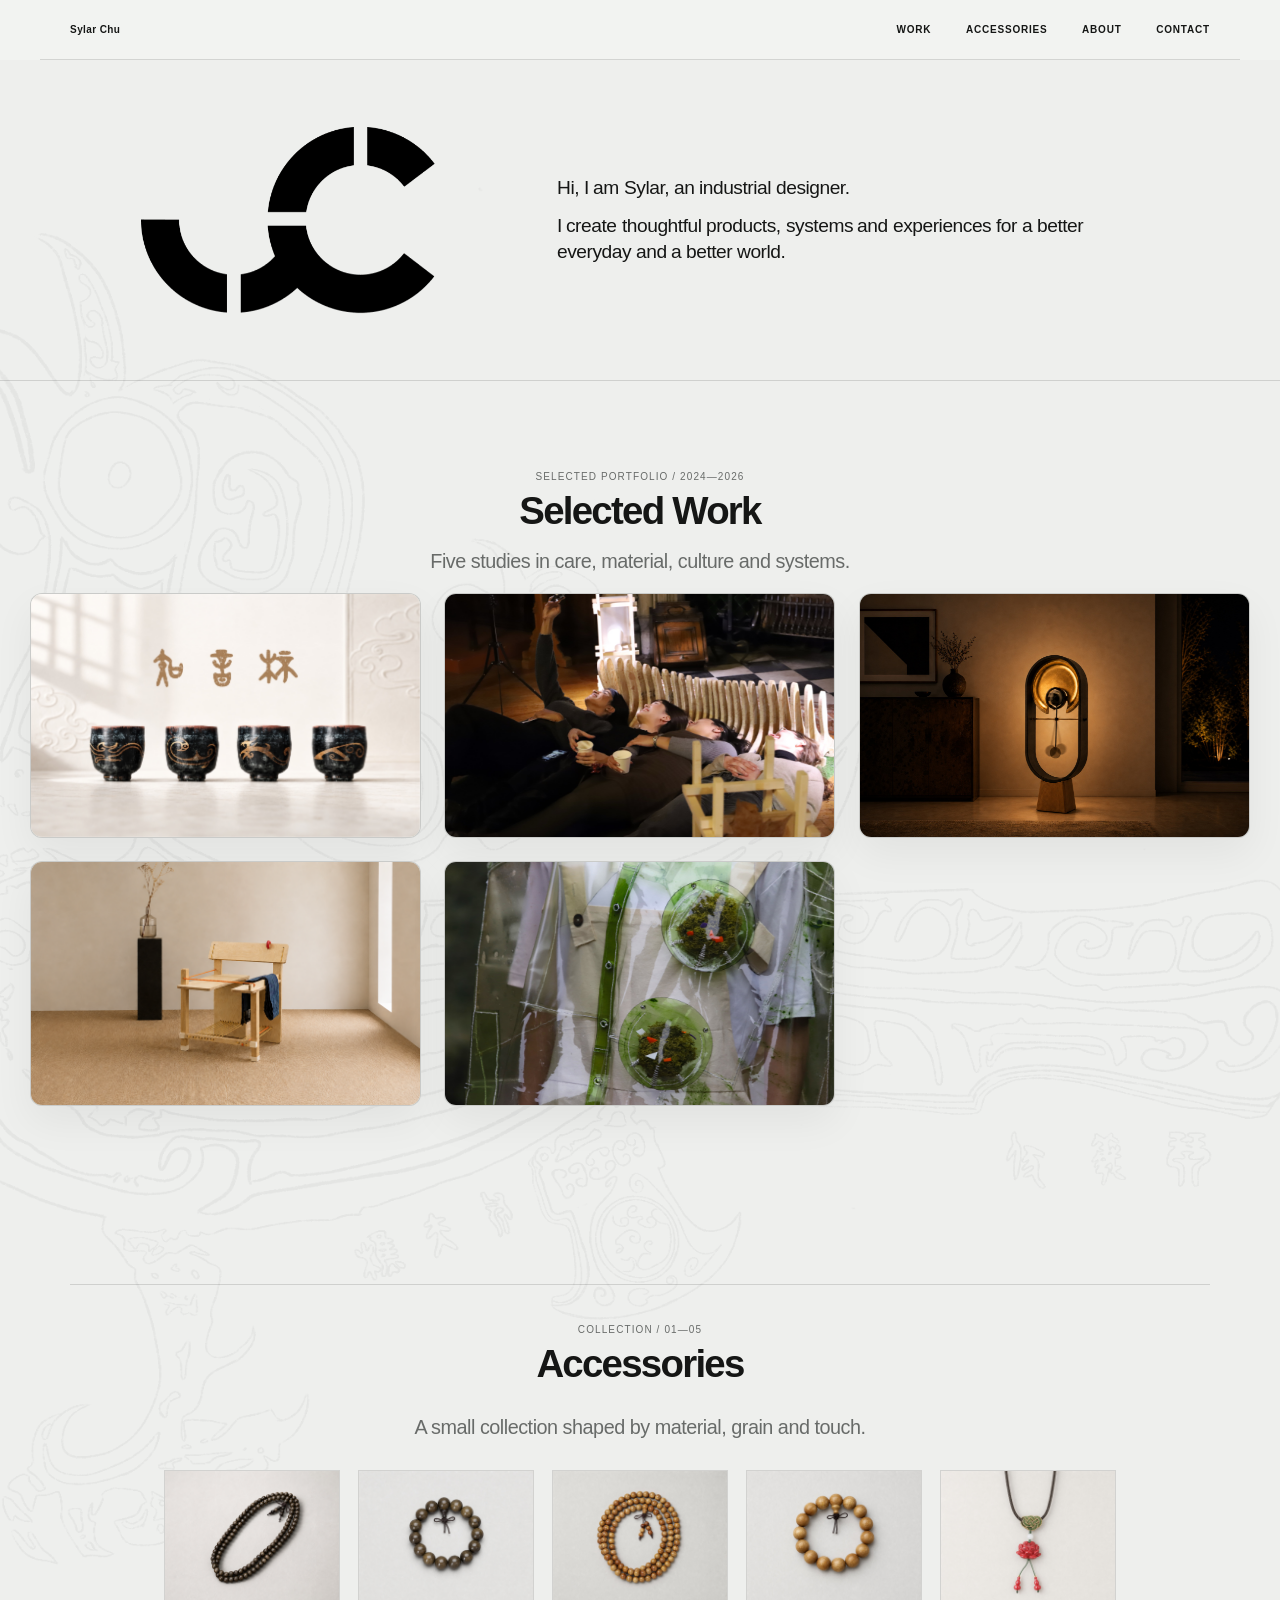
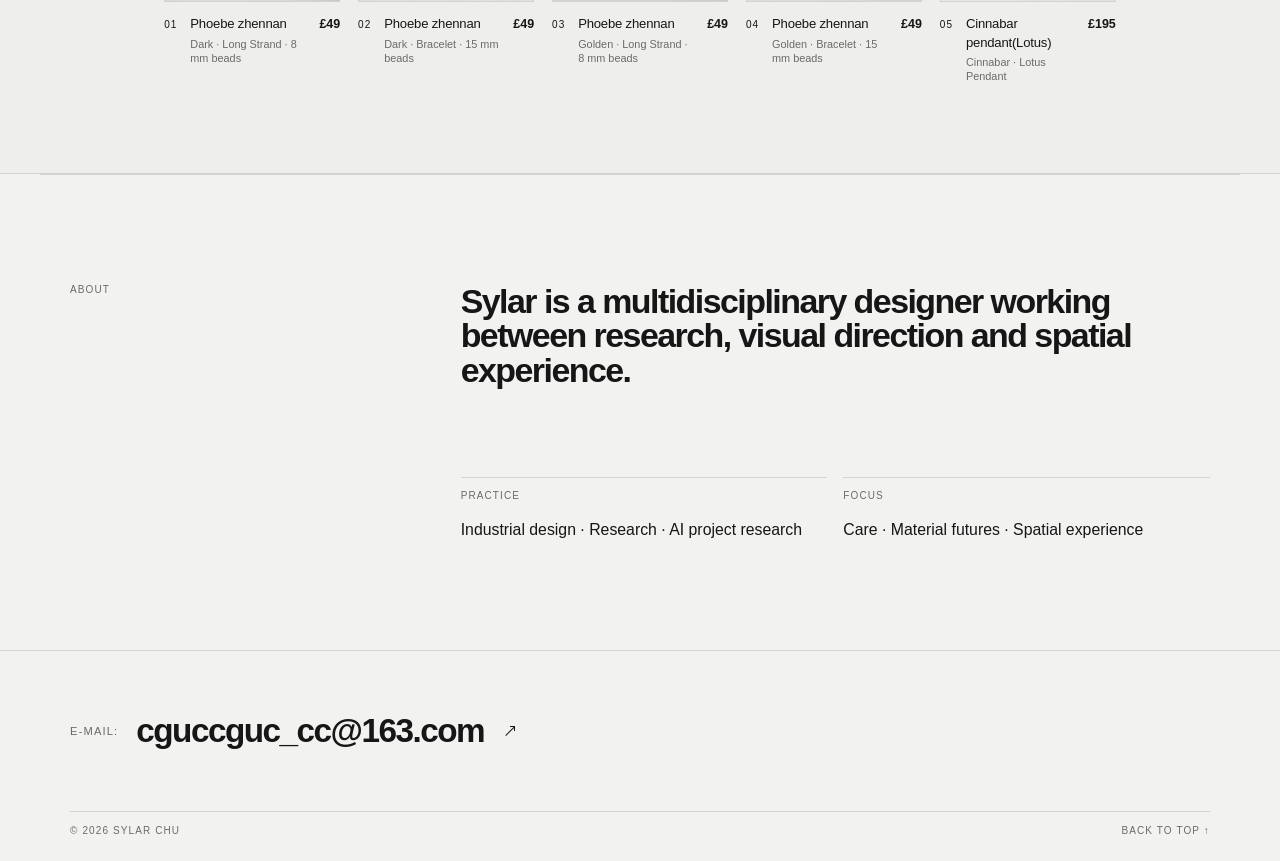
==== commit 67a562f0: "Add files via upload" ====
--- a/index.html
+++ b/index.html
@@ -1,2 +1,2 @@
-<!DOCTYPE html><html lang="en"><head><meta charSet="utf-8"/><meta name="viewport" content="width=device-width, initial-scale=1"/><link rel="preload" href="/chinese-linework-background.webp" as="image" fetchPriority="high"/><link rel="preload" href="/sylar-logo-transparent.png" as="image"/><link rel="stylesheet" href="/assets/index-t6NR-usu.css" data-rsc-css-href="/assets/index-t6NR-usu.css" data-precedence="vite-rsc/importer-resources"/><title>Sylar Chu — Industrial Designer</title><meta name="description" content="Thoughtful products, systems and experiences designed to improve everyday life and contribute to a better world."/><meta property="og:title" content="Sylar Chu — Designing better futures"/><meta property="og:description" content="Industrial design for a better everyday and a better world."/><meta property="og:type" content="website"/><meta property="og:image" content="https://sylarchu.com/og.png"/><meta property="og:image:width" content="1254"/><meta property="og:image:height" content="1254"/><meta property="og:image:alt" content="Sylar Chu monogram"/><meta name="twitter:card" content="summary_large_image"/><meta name="twitter:title" content="Sylar Chu — Designing better futures"/><meta name="twitter:description" content="Industrial design for a better everyday and a better world."/><meta name="twitter:image" content="https://sylarchu.com/og.png"/>
-</head><body><main id="top"><header class="site-header page-container"><a class="site-brand" href="/" aria-label="Sylar Chu — home">Sylar Chu</a><nav aria-label="Primary navigation"><a href="#work">Work</a><a href="#accessories">Accessories</a><a href="#about">About</a><a href="#contact">Contact</a></nav></header><div class="home-canvas"><img class="home-canvas__art" src="/chinese-linework-background.webp" alt="" width="2732" height="2048" fetchPriority="high" decoding="async"/><section class="home-intro page-container"><h1 class="sr-only">Sylar Chu — Industrial Designer</h1><div class="home-intro__content"><img class="home-intro__logo home-intro__logo--animated" src="/sylar-logo-transparent.png" alt="Sylar Chu monogram" width="546" height="345" decoding="async"/><div class="home-intro__text"><p class="blur-text home-intro__copy home-intro__copy--first"><span class="blur-text__segment" style="--blur-delay:300ms;--blur-duration:0.55s;--blur-offset:-20px">Hi,<!-- --> </span><span class="blur-text__segment" style="--blur-delay:410ms;--blur-duration:0.55s;--blur-offset:-20px">I<!-- --> </span><span class="blur-text__segment" style="--blur-delay:520ms;--blur-duration:0.55s;--blur-offset:-20px">am<!-- --> </span><span class="blur-text__segment" style="--blur-delay:630ms;--blur-duration:0.55s;--blur-offset:-20px">Sylar,<!-- --> </span><span class="blur-text__segment" style="--blur-delay:740ms;--blur-duration:0.55s;--blur-offset:-20px">an<!-- --> </span><span class="blur-text__segment" style="--blur-delay:850ms;--blur-duration:0.55s;--blur-offset:-20px">industrial<!-- --> </span><span class="blur-text__segment" style="--blur-delay:960ms;--blur-duration:0.55s;--blur-offset:-20px">designer.</span></p><p class="blur-text home-intro__copy"><span class="blur-text__segment" style="--blur-delay:1150ms;--blur-duration:0.55s;--blur-offset:-20px">I<!-- --> </span><span class="blur-text__segment" style="--blur-delay:1240ms;--blur-duration:0.55s;--blur-offset:-20px">create<!-- --> </span><span class="blur-text__segment" style="--blur-delay:1330ms;--blur-duration:0.55s;--blur-offset:-20px">thoughtful<!-- --> </span><span class="blur-text__segment" style="--blur-delay:1420ms;--blur-duration:0.55s;--blur-offset:-20px">products,<!-- --> </span><span class="blur-text__segment" style="--blur-delay:1510ms;--blur-duration:0.55s;--blur-offset:-20px">systems<!-- --> </span><span class="blur-text__segment" style="--blur-delay:1600ms;--blur-duration:0.55s;--blur-offset:-20px">and<!-- --> </span><span class="blur-text__segment" style="--blur-delay:1690ms;--blur-duration:0.55s;--blur-offset:-20px">experiences<!-- --> </span><span class="blur-text__segment" style="--blur-delay:1780ms;--blur-duration:0.55s;--blur-offset:-20px">for<!-- --> </span><span class="blur-text__segment" style="--blur-delay:1870ms;--blur-duration:0.55s;--blur-offset:-20px">a<!-- --> </span><span class="blur-text__segment" style="--blur-delay:1960ms;--blur-duration:0.55s;--blur-offset:-20px">better<!-- --> </span><span class="blur-text__segment" style="--blur-delay:2050ms;--blur-duration:0.55s;--blur-offset:-20px">everyday<!-- --> </span><span class="blur-text__segment" style="--blur-delay:2140ms;--blur-duration:0.55s;--blur-offset:-20px">and<!-- --> </span><span class="blur-text__segment" style="--blur-delay:2230ms;--blur-duration:0.55s;--blur-offset:-20px">a<!-- --> </span><span class="blur-text__segment" style="--blur-delay:2320ms;--blur-duration:0.55s;--blur-offset:-20px">better<!-- --> </span><span class="blur-text__segment" style="--blur-delay:2410ms;--blur-duration:0.55s;--blur-offset:-20px">world.</span></p></div></div></section><section class="project-showcase-section page-container" id="work"><div class="project-showcase"><header class="showcase-heading project-showcase__heading"><div><p class="eyebrow muted">Selected portfolio / 2024—2026</p><h2 class="heading-lg">Selected Work</h2></div><p class="body-large muted">Five studies in care, material, culture and systems.</p></header><div class="project-showcase__rail"><a class="project-showcase__link" href="/work/a-pocket-of-healing" aria-label="Open A Pocket of Healing"><figure class="tilted-card"><div class="tilted-card__inner" style="transform:none"><img src="/project-covers/a-pocket-of-healing.jpg" alt="A Pocket of Healing project cover" class="tilted-card__image" style="transform:translate3d(0, 0%, 0) scale(1)" loading="lazy" decoding="async"/><div class="tilted-card__overlay"><div class="project-card__label"><span class="meta-text">01</span><h3>A Pocket of Healing</h3><span class="meta-text">2025</span></div></div></div><figcaption class="tilted-card__caption" style="opacity:0;transform:none">A Pocket of Healing</figcaption></figure></a><a class="project-showcase__link" href="/work/tidemark" aria-label="Open TIDEMARK"><figure class="tilted-card"><div class="tilted-card__inner" style="transform:none"><img src="/project-covers/tidemark.jpg" alt="TIDEMARK project cover" class="tilted-card__image" style="transform:translate3d(0, -16%, 0) scale(1)" loading="lazy" decoding="async"/><div class="tilted-card__overlay"><div class="project-card__label"><span class="meta-text">02</span><h3>TIDEMARK</h3><span class="meta-text">2026</span></div></div></div><figcaption class="tilted-card__caption" style="opacity:0;transform:none">TIDEMARK</figcaption></figure></a><a class="project-showcase__link" href="/work/coat-chairer" aria-label="Open COAT‑CHAIRER"><figure class="tilted-card"><div class="tilted-card__inner" style="transform:none"><img src="/project-covers/coat-chairer-expanded.jpg" alt="COAT‑CHAIRER project cover" class="tilted-card__image" style="transform:translate3d(0, 0%, 0) scale(1.04)" loading="lazy" decoding="async"/><div class="tilted-card__overlay"><div class="project-card__label"><span class="meta-text">03</span><h3><span class="project-title-mark" aria-label="COAT-CHAIRER"><span aria-hidden="true">COAT</span><span class="project-title-mark__hyphen" aria-hidden="true"></span><span aria-hidden="true">CHAIRER</span></span></h3><span class="meta-text">2026</span></div></div></div><figcaption class="tilted-card__caption" style="opacity:0;transform:none">COAT‑CHAIRER</figcaption></figure></a><a class="project-showcase__link" href="/work/mossuit-2030" aria-label="Open MOSSUIT 2030"><figure class="tilted-card"><div class="tilted-card__inner" style="transform:none"><img src="/project-covers/mossuit-2030.jpg" alt="MOSSUIT 2030 project cover" class="tilted-card__image" style="transform:translate3d(0, 0%, 0) scale(1)" loading="lazy" decoding="async"/><div class="tilted-card__overlay"><div class="project-card__label"><span class="meta-text">04</span><h3>MOSSUIT 2030</h3><span class="meta-text">2026</span></div></div></div><figcaption class="tilted-card__caption" style="opacity:0;transform:none">MOSSUIT 2030</figcaption></figure></a><a class="project-showcase__link" href="/work/soulmate-tea-cup" aria-label="Open Soulmate Tea Cup"><figure class="tilted-card"><div class="tilted-card__inner" style="transform:none"><img src="/project-covers/soulmate-tea-cup.jpg" alt="Soulmate Tea Cup project cover" class="tilted-card__image" style="transform:translate3d(0, 0%, 0) scale(1)" loading="lazy" decoding="async"/><div class="tilted-card__overlay"><div class="project-card__label"><span class="meta-text">05</span><h3>Soulmate Tea Cup</h3><span class="meta-text">2024</span></div></div></div><figcaption class="tilted-card__caption" style="opacity:0;transform:none">Soulmate Tea Cup</figcaption></figure></a></div></div></section><section class="product-showcase-section page-container" id="accessories"><div class="product-showcase"><header class="showcase-heading product-showcase__heading"><div><p class="eyebrow muted">Collection / 01—05</p><h2 class="heading-lg">Accessories</h2></div><p class="body-large muted">A small collection shaped by material, grain and touch.</p></header><div class="product-showcase__rail"><a class="product-card" href="/accessories/phoebe-zhennan-dark-strand" aria-label="Open Phoebe zhennan, Dark · Long Strand, 8 mm beads"><div class="product-card__image"><img src="/products/dark-long-necklace.jpg" alt="Phoebe zhennan — Dark · Long Strand" loading="lazy" decoding="async"/></div><div class="product-card__meta"><span class="meta-text">01</span><div><h3>Phoebe zhennan</h3><p class="product-card__variant">Dark · Long Strand<!-- --> · 8 mm beads</p></div><span class="product-card__price">£49</span></div></a><a class="product-card" href="/accessories/phoebe-zhennan-dark-bracelet" aria-label="Open Phoebe zhennan, Dark · Bracelet, 15 mm beads"><div class="product-card__image"><img src="/products/dark-large-bead-bracelet.jpg" alt="Phoebe zhennan — Dark · Bracelet" loading="lazy" decoding="async"/></div><div class="product-card__meta"><span class="meta-text">02</span><div><h3>Phoebe zhennan</h3><p class="product-card__variant">Dark · Bracelet<!-- --> · 15 mm beads</p></div><span class="product-card__price">£49</span></div></a><a class="product-card" href="/accessories/phoebe-zhennan-golden-strand" aria-label="Open Phoebe zhennan, Golden · Long Strand, 8 mm beads"><div class="product-card__image"><img src="/products/golden-multi-loop-necklace.jpg" alt="Phoebe zhennan — Golden · Long Strand" loading="lazy" decoding="async"/></div><div class="product-card__meta"><span class="meta-text">03</span><div><h3>Phoebe zhennan</h3><p class="product-card__variant">Golden · Long Strand<!-- --> · 8 mm beads</p></div><span class="product-card__price">£49</span></div></a><a class="product-card" href="/accessories/phoebe-zhennan-golden-bracelet" aria-label="Open Phoebe zhennan, Golden · Bracelet, 15 mm beads"><div class="product-card__image"><img src="/products/golden-large-bead-bracelet.jpg" alt="Phoebe zhennan — Golden · Bracelet" loading="lazy" decoding="async"/></div><div class="product-card__meta"><span class="meta-text">04</span><div><h3>Phoebe zhennan</h3><p class="product-card__variant">Golden · Bracelet<!-- --> · 15 mm beads</p></div><span class="product-card__price">£49</span></div></a><a class="product-card" href="/accessories/cinnabar-lotus-pendant" aria-label="Open Cinnabar pendant(Lotus), Cinnabar · Lotus Pendant"><div class="product-card__image"><img src="/products/cinnabar-lotus-pendant.jpg" alt="Cinnabar pendant(Lotus) — Cinnabar · Lotus Pendant" loading="lazy" decoding="async"/></div><div class="product-card__meta"><span class="meta-text">05</span><div><h3>Cinnabar pendant(Lotus)</h3><p class="product-card__variant">Cinnabar · Lotus Pendant</p></div><span class="product-card__price">£195</span></div></a></div></div></section></div><section class="framer-about page-container" id="about"><p class="eyebrow muted">About</p><div class="framer-about__content"><p class="framer-about__copy heading-lg">Sylar is a multidisciplinary designer working between research, visual direction and spatial experience.</p><dl class="framer-about__details"><div><dt>Practice</dt><dd>Industrial design · Research · AI project research</dd></div><div><dt>Focus</dt><dd>Care · Material futures · Spatial experience</dd></div></dl></div></section><footer class="site-footer" id="contact"><div class="page-container"><a class="site-footer__email" href="mailto:cguccguc_cc@163.com"><span class="site-footer__label">E-mail:</span><span class="site-footer__address">cguccguc_cc@163.com</span><span class="site-footer__arrow diagonal-arrow" aria-hidden="true"></span></a><div class="site-footer__meta meta-text muted"><span>© <!-- -->2026<!-- --> <!-- -->Sylar Chu</span><a href="#top">Back to top ↑</a></div></div></footer></main><script src="/static-interactions.js" defer data-static-interaction></script></body></html>+<!DOCTYPE html><html lang="en"><head><meta charSet="utf-8"/><meta name="viewport" content="width=device-width, initial-scale=1"/><link rel="preload" href="/chinese-linework-background.webp" as="image" fetchPriority="high"/><link rel="preload" href="/sylar-logo-transparent.png" as="image"/><link rel="stylesheet" href="/assets/index-7FsIX7wX.css" data-rsc-css-href="/assets/index-7FsIX7wX.css" data-precedence="vite-rsc/importer-resources"/><title>Sylar Chu — Industrial Designer</title><meta name="description" content="Thoughtful products, systems and experiences designed to improve everyday life and contribute to a better world."/><meta property="og:title" content="Sylar Chu — Designing better futures"/><meta property="og:description" content="Industrial design for a better everyday and a better world."/><meta property="og:type" content="website"/><meta property="og:image" content="https://sylarchu.com/og.png"/><meta property="og:image:width" content="1254"/><meta property="og:image:height" content="1254"/><meta property="og:image:alt" content="Sylar Chu monogram"/><meta name="twitter:card" content="summary_large_image"/><meta name="twitter:title" content="Sylar Chu — Designing better futures"/><meta name="twitter:description" content="Industrial design for a better everyday and a better world."/><meta name="twitter:image" content="https://sylarchu.com/og.png"/>
+</head><body><main id="top"><header class="site-header page-container"><a class="site-brand" href="/" aria-label="Sylar Chu — home">Sylar Chu</a><nav aria-label="Primary navigation"><a href="#work">Work</a><a href="#accessories">Accessories</a><a href="#about">About</a><a href="#contact">Contact</a></nav></header><div class="home-canvas"><img class="home-canvas__art" src="/chinese-linework-background.webp" alt="" width="2732" height="2048" fetchPriority="high" decoding="async"/><section class="home-intro page-container"><h1 class="sr-only">Sylar Chu — Industrial Designer</h1><div class="home-intro__content"><img class="home-intro__logo home-intro__logo--animated" src="/sylar-logo-transparent.png" alt="Sylar Chu monogram" width="546" height="345" decoding="async"/><div class="home-intro__text"><p class="blur-text home-intro__copy home-intro__copy--first"><span class="blur-text__segment" style="--blur-delay:300ms;--blur-duration:0.55s;--blur-offset:-20px">Hi,<!-- --> </span><span class="blur-text__segment" style="--blur-delay:410ms;--blur-duration:0.55s;--blur-offset:-20px">I<!-- --> </span><span class="blur-text__segment" style="--blur-delay:520ms;--blur-duration:0.55s;--blur-offset:-20px">am<!-- --> </span><span class="blur-text__segment" style="--blur-delay:630ms;--blur-duration:0.55s;--blur-offset:-20px">Sylar,<!-- --> </span><span class="blur-text__segment" style="--blur-delay:740ms;--blur-duration:0.55s;--blur-offset:-20px">an<!-- --> </span><span class="blur-text__segment" style="--blur-delay:850ms;--blur-duration:0.55s;--blur-offset:-20px">industrial<!-- --> </span><span class="blur-text__segment" style="--blur-delay:960ms;--blur-duration:0.55s;--blur-offset:-20px">designer.</span></p><p class="blur-text home-intro__copy"><span class="blur-text__segment" style="--blur-delay:1150ms;--blur-duration:0.55s;--blur-offset:-20px">I<!-- --> </span><span class="blur-text__segment" style="--blur-delay:1240ms;--blur-duration:0.55s;--blur-offset:-20px">create<!-- --> </span><span class="blur-text__segment" style="--blur-delay:1330ms;--blur-duration:0.55s;--blur-offset:-20px">thoughtful<!-- --> </span><span class="blur-text__segment" style="--blur-delay:1420ms;--blur-duration:0.55s;--blur-offset:-20px">products,<!-- --> </span><span class="blur-text__segment" style="--blur-delay:1510ms;--blur-duration:0.55s;--blur-offset:-20px">systems<!-- --> </span><span class="blur-text__segment" style="--blur-delay:1600ms;--blur-duration:0.55s;--blur-offset:-20px">and<!-- --> </span><span class="blur-text__segment" style="--blur-delay:1690ms;--blur-duration:0.55s;--blur-offset:-20px">experiences<!-- --> </span><span class="blur-text__segment" style="--blur-delay:1780ms;--blur-duration:0.55s;--blur-offset:-20px">for<!-- --> </span><span class="blur-text__segment" style="--blur-delay:1870ms;--blur-duration:0.55s;--blur-offset:-20px">a<!-- --> </span><span class="blur-text__segment" style="--blur-delay:1960ms;--blur-duration:0.55s;--blur-offset:-20px">better<!-- --> </span><span class="blur-text__segment" style="--blur-delay:2050ms;--blur-duration:0.55s;--blur-offset:-20px">everyday<!-- --> </span><span class="blur-text__segment" style="--blur-delay:2140ms;--blur-duration:0.55s;--blur-offset:-20px">and<!-- --> </span><span class="blur-text__segment" style="--blur-delay:2230ms;--blur-duration:0.55s;--blur-offset:-20px">a<!-- --> </span><span class="blur-text__segment" style="--blur-delay:2320ms;--blur-duration:0.55s;--blur-offset:-20px">better<!-- --> </span><span class="blur-text__segment" style="--blur-delay:2410ms;--blur-duration:0.55s;--blur-offset:-20px">world.</span></p></div></div></section><section class="project-showcase-section page-container" id="work"><div class="project-showcase"><header class="showcase-heading project-showcase__heading"><div><p class="eyebrow muted">Selected portfolio / 2024—2026</p><h2 class="heading-lg">Selected Work</h2></div><p class="body-large muted">Five studies in care, material, culture and systems.</p></header><div class="project-showcase__rail"><a class="project-showcase__link" href="/work/soulmate-tea-cup" aria-label="Open Soulmate Tea Cup"><figure class="tilted-card"><div class="tilted-card__inner" style="transform:none"><img src="/project-covers/soulmate-tea-cup.jpg" alt="Soulmate Tea Cup project cover" class="tilted-card__image" style="object-position:center calc(50% + 0%);transform:translateZ(0) scale(1)" loading="lazy" decoding="async"/><div class="tilted-card__overlay"><div class="project-card__label"><p class="project-card__category">Product Design · Cultural Research</p><div class="project-card__footer"><span class="meta-text">01</span><h3>Soulmate Tea Cup</h3><span class="meta-text">2024</span></div></div></div></div></figure></a><a class="project-showcase__link" href="/work/a-pocket-of-healing" aria-label="Open A Pocket of Healing"><figure class="tilted-card"><div class="tilted-card__inner" style="transform:none"><img src="/project-covers/a-pocket-of-healing.jpg" alt="A Pocket of Healing project cover" class="tilted-card__image" style="object-position:center calc(50% + 0%);transform:translateZ(0) scale(1)" loading="lazy" decoding="async"/><div class="tilted-card__overlay"><div class="project-card__label"><p class="project-card__category">Industrial Design · Sensory Experience</p><div class="project-card__footer"><span class="meta-text">02</span><h3>A Pocket of Healing</h3><span class="meta-text">2025</span></div></div></div></div></figure></a><a class="project-showcase__link" href="/work/tidemark" aria-label="Open TIDEMARK"><figure class="tilted-card"><div class="tilted-card__inner" style="transform:none"><img src="/project-covers/tidemark.jpg" alt="TIDEMARK project cover" class="tilted-card__image" style="object-position:center calc(50% + -16%);transform:translateZ(0) scale(1)" loading="lazy" decoding="async"/><div class="tilted-card__overlay"><div class="project-card__label"><p class="project-card__category">Industrial Design · Everyday Ritual</p><div class="project-card__footer"><span class="meta-text">03</span><h3>TIDEMARK</h3><span class="meta-text">2026</span></div></div></div></div></figure></a><a class="project-showcase__link" href="/work/coat-chairer" aria-label="Open COAT‑CHAIRER"><figure class="tilted-card"><div class="tilted-card__inner" style="transform:none"><img src="/project-covers/coat-chairer-outpaint-v1.png" alt="COAT‑CHAIRER project cover" class="tilted-card__image" style="object-position:center calc(50% + 0%);transform:translateZ(0) scale(1)" loading="lazy" decoding="async"/><div class="tilted-card__overlay"><div class="project-card__label"><p class="project-card__category">Product Design · Social Interaction</p><div class="project-card__footer"><span class="meta-text">04</span><h3><span class="project-title-mark" aria-label="COAT-CHAIRER"><span aria-hidden="true">COAT</span><span class="project-title-mark__hyphen" aria-hidden="true"></span><span aria-hidden="true">CHAIRER</span></span></h3><span class="meta-text">2026</span></div></div></div></div></figure></a><a class="project-showcase__link" href="/work/mossuit-2030" aria-label="Open MOSSUIT 2030"><figure class="tilted-card"><div class="tilted-card__inner" style="transform:none"><img src="/project-covers/mossuit-2030.jpg" alt="MOSSUIT 2030 project cover" class="tilted-card__image" style="object-position:center calc(50% + 0%);transform:translateZ(0) scale(1)" loading="lazy" decoding="async"/><div class="tilted-card__overlay"><div class="project-card__label"><p class="project-card__category">Wearable Design · Speculative Research</p><div class="project-card__footer"><span class="meta-text">05</span><h3>MOSSUIT 2030</h3><span class="meta-text">2026</span></div></div></div></div></figure></a></div></div></section><section class="product-showcase-section page-container" id="accessories"><div class="product-showcase"><header class="showcase-heading product-showcase__heading"><div><p class="eyebrow muted">Collection / 01—05</p><h2 class="heading-lg">Accessories</h2></div><p class="body-large muted">A small collection shaped by material, grain and touch.</p></header><div class="product-showcase__rail"><a class="product-card" href="/accessories/phoebe-zhennan-dark-strand" aria-label="Open Phoebe zhennan, Dark · Long Strand, 8 mm beads"><div class="product-card__image"><img src="/products/dark-long-necklace.jpg" alt="Phoebe zhennan — Dark · Long Strand" loading="lazy" decoding="async"/></div><div class="product-card__meta"><span class="meta-text">01</span><div><h3>Phoebe zhennan</h3><p class="product-card__variant">Dark · Long Strand<!-- --> · 8 mm beads</p></div><span class="product-card__price">£49</span></div></a><a class="product-card" href="/accessories/phoebe-zhennan-dark-bracelet" aria-label="Open Phoebe zhennan, Dark · Bracelet, 15 mm beads"><div class="product-card__image"><img src="/products/dark-large-bead-bracelet.jpg" alt="Phoebe zhennan — Dark · Bracelet" loading="lazy" decoding="async"/></div><div class="product-card__meta"><span class="meta-text">02</span><div><h3>Phoebe zhennan</h3><p class="product-card__variant">Dark · Bracelet<!-- --> · 15 mm beads</p></div><span class="product-card__price">£49</span></div></a><a class="product-card" href="/accessories/phoebe-zhennan-golden-strand" aria-label="Open Phoebe zhennan, Golden · Long Strand, 8 mm beads"><div class="product-card__image"><img src="/products/golden-multi-loop-necklace.jpg" alt="Phoebe zhennan — Golden · Long Strand" loading="lazy" decoding="async"/></div><div class="product-card__meta"><span class="meta-text">03</span><div><h3>Phoebe zhennan</h3><p class="product-card__variant">Golden · Long Strand<!-- --> · 8 mm beads</p></div><span class="product-card__price">£49</span></div></a><a class="product-card" href="/accessories/phoebe-zhennan-golden-bracelet" aria-label="Open Phoebe zhennan, Golden · Bracelet, 15 mm beads"><div class="product-card__image"><img src="/products/golden-large-bead-bracelet.jpg" alt="Phoebe zhennan — Golden · Bracelet" loading="lazy" decoding="async"/></div><div class="product-card__meta"><span class="meta-text">04</span><div><h3>Phoebe zhennan</h3><p class="product-card__variant">Golden · Bracelet<!-- --> · 15 mm beads</p></div><span class="product-card__price">£49</span></div></a><a class="product-card" href="/accessories/cinnabar-lotus-pendant" aria-label="Open Cinnabar pendant(Lotus), Cinnabar · Lotus Pendant"><div class="product-card__image"><img src="/products/cinnabar-lotus-pendant.jpg" alt="Cinnabar pendant(Lotus) — Cinnabar · Lotus Pendant" loading="lazy" decoding="async"/></div><div class="product-card__meta"><span class="meta-text">05</span><div><h3>Cinnabar pendant(Lotus)</h3><p class="product-card__variant">Cinnabar · Lotus Pendant</p></div><span class="product-card__price">£195</span></div></a></div></div></section></div><section class="framer-about page-container" id="about"><p class="eyebrow muted">About</p><div class="framer-about__content"><p class="framer-about__copy heading-lg">Sylar is a multidisciplinary designer working between research, visual direction and spatial experience.</p><dl class="framer-about__details"><div><dt>Practice</dt><dd>Industrial design · Research · AI project research</dd></div><div><dt>Focus</dt><dd>Care · Material futures · Spatial experience</dd></div></dl></div></section><footer class="site-footer" id="contact"><div class="page-container"><a class="site-footer__email" href="mailto:cguccguc_cc@163.com"><span class="site-footer__label">E-mail:</span><span class="site-footer__address">cguccguc_cc@163.com</span><span class="site-footer__arrow diagonal-arrow" aria-hidden="true"></span></a><div class="site-footer__meta meta-text muted"><span>© <!-- -->2026<!-- --> <!-- -->Sylar Chu</span><a href="#top">Back to top ↑</a></div></div></footer></main><script src="/static-interactions.js" defer data-static-interaction></script></body></html>
--- a/assets/index-7FsIX7wX.css
+++ b/assets/index-7FsIX7wX.css
@@ -0,0 +1,2 @@
+/*! tailwindcss v4.2.1 | MIT License | https://tailwindcss.com */
+@layer properties{@supports (((-webkit-hyphens:none)) and (not (margin-trim:inline))) or ((-moz-orient:inline) and (not (color:rgb(from red r g b)))){*,:before,:after,::backdrop{--tw-rotate-x:initial;--tw-rotate-y:initial;--tw-rotate-z:initial;--tw-skew-x:initial;--tw-skew-y:initial}}}@layer theme{:root,:host{--font-sans:ui-sans-serif, system-ui, sans-serif, "Apple Color Emoji", "Segoe UI Emoji", "Segoe UI Symbol", "Noto Color Emoji";--font-mono:ui-monospace, SFMono-Regular, Menlo, Monaco, Consolas, "Liberation Mono", "Courier New", monospace;--spacing:.25rem;--default-font-family:var(--font-sans);--default-mono-font-family:var(--font-mono)}}@layer base{*,:after,:before,::backdrop{box-sizing:border-box;border:0 solid;margin:0;padding:0}::file-selector-button{box-sizing:border-box;border:0 solid;margin:0;padding:0}html,:host{-webkit-text-size-adjust:100%;tab-size:4;line-height:1.5;font-family:var(--default-font-family,ui-sans-serif, system-ui, sans-serif, "Apple Color Emoji", "Segoe UI Emoji", "Segoe UI Symbol", "Noto Color Emoji");font-feature-settings:var(--default-font-feature-settings,normal);font-variation-settings:var(--default-font-variation-settings,normal);-webkit-tap-highlight-color:transparent}hr{height:0;color:inherit;border-top-width:1px}abbr:where([title]){-webkit-text-decoration:underline dotted;text-decoration:underline dotted}h1,h2,h3,h4,h5,h6{font-size:inherit;font-weight:inherit}a{color:inherit;-webkit-text-decoration:inherit;-webkit-text-decoration:inherit;-webkit-text-decoration:inherit;-webkit-text-decoration:inherit;text-decoration:inherit}b,strong{font-weight:bolder}code,kbd,samp,pre{font-family:var(--default-mono-font-family,ui-monospace, SFMono-Regular, Menlo, Monaco, Consolas, "Liberation Mono", "Courier New", monospace);font-feature-settings:var(--default-mono-font-feature-settings,normal);font-variation-settings:var(--default-mono-font-variation-settings,normal);font-size:1em}small{font-size:80%}sub,sup{vertical-align:baseline;font-size:75%;line-height:0;position:relative}sub{bottom:-.25em}sup{top:-.5em}table{text-indent:0;border-color:inherit;border-collapse:collapse}:-moz-focusring{outline:auto}progress{vertical-align:baseline}summary{display:list-item}ol,ul,menu{list-style:none}img,svg,video,canvas,audio,iframe,embed,object{vertical-align:middle;display:block}img,video{max-width:100%;height:auto}button,input,select,optgroup,textarea{font:inherit;font-feature-settings:inherit;font-variation-settings:inherit;letter-spacing:inherit;color:inherit;opacity:1;background-color:#0000;border-radius:0}::file-selector-button{font:inherit;font-feature-settings:inherit;font-variation-settings:inherit;letter-spacing:inherit;color:inherit;opacity:1;background-color:#0000;border-radius:0}:where(select:is([multiple],[size])) optgroup{font-weight:bolder}:where(select:is([multiple],[size])) optgroup option{padding-inline-start:20px}::file-selector-button{margin-inline-end:4px}::placeholder{opacity:1}@supports (not ((-webkit-appearance:-apple-pay-button))) or (contain-intrinsic-size:1px){::placeholder{color:currentColor}@supports (color:color-mix(in lab, red, red)){::placeholder{color:color-mix(in oklab, currentcolor 50%, transparent)}}}textarea{resize:vertical}::-webkit-search-decoration{-webkit-appearance:none}::-webkit-date-and-time-value{min-height:1lh;text-align:inherit}::-webkit-datetime-edit{display:inline-flex}::-webkit-datetime-edit-fields-wrapper{padding:0}::-webkit-datetime-edit{padding-block:0}::-webkit-datetime-edit-year-field{padding-block:0}::-webkit-datetime-edit-month-field{padding-block:0}::-webkit-datetime-edit-day-field{padding-block:0}::-webkit-datetime-edit-hour-field{padding-block:0}::-webkit-datetime-edit-minute-field{padding-block:0}::-webkit-datetime-edit-second-field{padding-block:0}::-webkit-datetime-edit-millisecond-field{padding-block:0}::-webkit-datetime-edit-meridiem-field{padding-block:0}::-webkit-calendar-picker-indicator{line-height:1}:-moz-ui-invalid{box-shadow:none}button,input:where([type=button],[type=reset],[type=submit]){appearance:button}::file-selector-button{appearance:button}::-webkit-inner-spin-button{height:auto}::-webkit-outer-spin-button{height:auto}[hidden]:where(:not([hidden=until-found])){display:none!important}}@layer components;@layer utilities{.sr-only{clip-path:inset(50%);white-space:nowrap;border-width:0;width:1px;height:1px;margin:-1px;padding:0;position:absolute;overflow:hidden}.relative{position:relative}.static{position:static}.start{inset-inline-start:var(--spacing)}.end{inset-inline-end:var(--spacing)}.table{display:table}.transform{transform:var(--tw-rotate-x,) var(--tw-rotate-y,) var(--tw-rotate-z,) var(--tw-skew-x,) var(--tw-skew-y,)}}:root{--background:#f2f3f1;--foreground:#151615;--muted:#686b69;--border:#15161524;--page-padding:clamp(1rem, 2.35vw, 2.25rem);--section-space:clamp(4.5rem, 8.5vw, 7.5rem);--content-width:75rem}*,:before,:after{box-sizing:border-box}html{background:var(--background);color:var(--foreground);scroll-behavior:smooth}body{background:var(--background);min-width:20rem;color:var(--foreground);-webkit-font-smoothing:antialiased;margin:0;font-family:Arial,Helvetica,sans-serif;font-size:clamp(.875rem,.2vw + .83rem,1rem);line-height:1.4}::selection{background:var(--foreground);color:var(--background)}a{color:inherit;text-decoration:none}img{max-width:100%;display:block}h1,h2,h3,p,figure,dl,dd{margin:0}:focus-visible{outline:2px solid var(--foreground);outline-offset:4px}.sr-only{clip:rect(0, 0, 0, 0);white-space:nowrap;border:0;width:1px;height:1px;margin:-1px;padding:0;position:absolute;overflow:hidden}.page-container{width:min(100%, var(--content-width));padding-inline:var(--page-padding);margin-inline:auto}.eyebrow,.meta-text{letter-spacing:.11em;text-transform:uppercase;font-size:.625rem;font-weight:500;line-height:1.2}.muted{color:var(--muted)}.display{letter-spacing:-.055em;font-size:clamp(3rem,7vw,6.2rem);font-weight:600;line-height:.93}.heading-xl{letter-spacing:-.052em;font-size:clamp(2.7rem,5.6vw,5.25rem);font-weight:600;line-height:.94}.heading-lg{letter-spacing:-.045em;font-size:clamp(2rem,3.8vw,3.8rem);font-weight:600;line-height:.96}.heading-md{letter-spacing:-.035em;font-size:clamp(1.3rem,2vw,2rem);font-weight:500;line-height:1}.body-large{letter-spacing:-.025em;font-size:clamp(1.1rem,1.55vw,1.55rem);line-height:1.25}.site-header{z-index:50;border-bottom:1px solid var(--border);background:var(--background);grid-template-columns:1fr auto;align-items:center;min-height:3.75rem;display:grid;position:sticky;top:0}@supports (color:color-mix(in lab, red, red)){.site-header{background:color-mix(in srgb, var(--background) 94%, transparent)}}.site-header{-webkit-backdrop-filter:blur(10px);backdrop-filter:blur(10px)}.site-brand{letter-spacing:.04em;font-size:.625rem;font-weight:600}.site-header nav{gap:clamp(1.1rem,2.7vw,2.5rem);display:flex}.site-header nav a{letter-spacing:.08em;text-transform:uppercase;font-size:.625rem;font-weight:600}.site-header nav a:hover,.site-header nav a[aria-current=page]{text-underline-offset:.3em;text-decoration:underline}.framer-hero{border-bottom:1px solid var(--border);isolation:isolate;width:100%;height:clamp(38rem,100svh - 3.75rem,50rem);position:relative;overflow:hidden}.linework-hero__art{z-index:-2;object-fit:cover;object-position:52% 70%;transform-origin:50% 70%;width:100%;height:100%;position:absolute;inset:0;transform:translate(3.5%)scale(1.34)}.linework-hero__intro{z-index:2;top:clamp(2.5rem,6vw,5rem);right:max(var(--page-padding), calc((100vw - var(--content-width)) / 2 + var(--page-padding)));width:min(25rem, calc(100% - var(--page-padding) * 2));grid-template-columns:2.35rem minmax(0,1fr);align-items:center;gap:.9rem;display:grid;position:absolute}.linework-hero__logo{aspect-ratio:1;object-fit:cover;width:2.35rem}.linework-hero__intro .eyebrow{white-space:nowrap}.linework-hero__copy{letter-spacing:-.02em;max-width:25rem;margin-top:.65rem;font-size:clamp(.95rem,1vw,1.08rem);line-height:1.4}.home-canvas{border-bottom:1px solid var(--border);isolation:isolate;position:relative;overflow:hidden}.home-canvas__art{z-index:-1;object-fit:cover;object-position:50% 38%;opacity:.075;filter:grayscale()contrast(.62);pointer-events:none;-webkit-user-select:none;user-select:none;width:100%;height:100%;position:absolute;inset:0}.home-intro{align-items:center;min-height:clamp(20rem,24vw,26rem);display:flex}.home-intro__content{grid-template-columns:minmax(16rem,.9fr) minmax(0,1.35fr);align-items:center;gap:clamp(2rem,4vw,5rem);width:100%;display:grid}.home-intro__logo{object-fit:contain;justify-self:center;width:clamp(17rem,23vw,23rem);height:auto}.home-intro__text{width:min(100%,39rem)}.blur-text{flex-wrap:wrap;display:flex}.blur-text__segment{animation:blur-text-reveal var(--blur-duration,.55s) cubic-bezier(.22, 1, .36, 1) var(--blur-delay,0s) both;will-change:transform, filter, opacity;display:inline-block}.home-intro__logo--animated{will-change:transform, filter, opacity;animation:.7s cubic-bezier(.22,1,.36,1) .3s both intro-logo-reveal}@keyframes blur-text-reveal{0%{filter:blur(10px);opacity:0;transform:translateY(var(--blur-offset,-20px))}to{filter:blur();opacity:1;transform:translateY(0)}}@keyframes intro-logo-reveal{0%{filter:blur(12px);opacity:0;transform:translateY(-20px)scale(.97)}to{filter:blur();opacity:1;transform:translateY(0)scale(1)}}.home-intro__identity{color:var(--foreground);flex-wrap:wrap;align-items:baseline;column-gap:.25rem;font-weight:700;display:flex}.home-intro__identity strong{color:var(--foreground);font-weight:750}.home-intro__copy{letter-spacing:-.025em;max-width:36rem;margin-top:.8rem;font-size:clamp(1.1rem,1.5vw,1.4rem);line-height:1.35}.home-intro__copy--first{margin-top:0}.project-showcase-section,.product-showcase-section{position:relative}.project-showcase-section{border-top:1px solid var(--border);width:min(100%,104rem);padding-block:clamp(4rem,7vw,6.5rem)}.product-showcase-section{padding-block:clamp(4rem,7vw,6.5rem)}.showcase-heading{grid-template-columns:1fr minmax(18rem,.8fr);align-items:end;gap:2rem;margin-bottom:clamp(1.5rem,2.4vw,2.4rem);display:grid}.showcase-heading>p{justify-self:end;max-width:30rem}.showcase-heading>div{row-gap:.65rem;display:grid}.project-showcase__rail,.product-showcase__rail{gap:clamp(.75rem,1.4vw,1.5rem);display:grid}.project-showcase{width:100%}.project-showcase .heading-lg{font-size:clamp(1.9rem,3vw,3.25rem)}.project-showcase__heading{text-align:center;grid-template-columns:1fr;justify-items:center;gap:clamp(.9rem,1.5vw,1.4rem);margin-bottom:clamp(1rem,1.5vw,1.5rem)}.project-showcase__heading>div,.product-showcase__heading>div{justify-items:center}.project-showcase__heading>p{justify-self:center;max-width:34rem}.project-showcase__rail{grid-template-columns:repeat(3,minmax(0,1fr));gap:clamp(1rem,1.8vw,1.8rem)}.project-showcase__link{min-width:0;color:inherit;display:block}.tilted-card{aspect-ratio:16/10;perspective:900px;width:100%;position:relative}.tilted-card__inner{border:1px solid var(--foreground);width:100%;height:100%;position:relative;overflow:hidden}@supports (color:color-mix(in lab, red, red)){.tilted-card__inner{border:1px solid color-mix(in srgb, var(--foreground) 18%, transparent)}}.tilted-card__inner{background:var(--background);transform-style:preserve-3d;will-change:transform;border-radius:.75rem;box-shadow:0 1rem 2.5rem #1414140e}.tilted-card__image{object-fit:cover;width:100%;height:100%;position:absolute;inset:0;transform:translateZ(0)}.tilted-card__overlay{z-index:2;position:absolute;inset:0;transform:translateZ(26px)}.project-card__label{color:#fff;opacity:0;background:linear-gradient(#00000047,#0000 30%,#000000b8);flex-direction:column;justify-content:space-between;height:100%;padding:clamp(.62rem,.9vw,.8rem);transition:opacity .22s;display:flex}.project-showcase__link:hover .project-card__label,.project-showcase__link:focus-visible .project-card__label{opacity:1}.project-card__category{color:#fff;letter-spacing:-.01em;text-shadow:0 1px 12px #00000073;width:fit-content;font-size:clamp(.7rem,.72vw,.78rem);line-height:1}.project-card__footer{grid-template-columns:1.35rem minmax(0,1fr) auto;align-items:baseline;gap:.45rem;display:grid}.project-card__footer h3{letter-spacing:-.025em;text-overflow:ellipsis;white-space:nowrap;font-size:clamp(.82rem,.82vw,.92rem);font-weight:500;line-height:1;overflow:hidden}.project-card__footer .meta-text,.project-card__footer h3{color:#fff;text-shadow:0 1px 12px #00000073}.project-card__footer .meta-text{font-size:clamp(.62rem,.66vw,.7rem);line-height:1}.tilted-card__caption{z-index:4;border:1px solid var(--foreground);background:var(--background);max-width:13rem;color:var(--foreground);pointer-events:none;white-space:nowrap;border-radius:.25rem;padding:.35rem .55rem;font-size:.65rem;line-height:1.2;position:absolute;top:0;left:0}.product-showcase{border-top:1px solid var(--border);padding-top:clamp(1.75rem,3vw,2.75rem)}.product-showcase .heading-lg{font-size:clamp(1.9rem,3vw,3.25rem)}.product-showcase__heading{text-align:center;grid-template-columns:1fr;justify-items:center}.product-showcase__heading>p{justify-self:center;max-width:34rem}.product-showcase__rail{grid-template-columns:repeat(5,minmax(0,11rem));justify-content:center;max-width:68rem;margin-inline:auto}.product-card{min-width:0;color:inherit;display:block}.product-card__image{aspect-ratio:4/3;border:1px solid var(--border);background:#f1f1ef;overflow:hidden}.product-card__image img{object-fit:cover;width:100%;height:100%;transition:transform .36s cubic-bezier(.2,.7,.2,1)}.product-card:hover .product-card__image img{transform:scale(1.025)}.product-card__meta{grid-template-columns:auto minmax(0,1fr) auto;align-items:baseline;gap:.8rem;padding-top:.8rem;display:grid}.product-card__meta h3{letter-spacing:-.015em;font-size:clamp(.82rem,.9vw,.95rem);font-weight:500}.product-card__variant{color:var(--muted);margin-top:.2rem;font-size:.68rem;line-height:1.3}.product-card__price{white-space:nowrap;font-size:.78rem;font-weight:600}.accessory-detail__header{grid-template-columns:minmax(0,1fr) minmax(20rem,.65fr);align-items:end;gap:3rem;padding-block:clamp(4rem,8vw,8rem) clamp(2rem,4vw,4rem);display:grid}.accessory-detail__header .display{margin-top:.65rem;font-size:clamp(3.25rem,7vw,8rem)}.accessory-detail__info{border-top:1px solid var(--border);grid-template-columns:repeat(auto-fit,minmax(7rem,1fr));display:grid}.accessory-detail__info div{border-left:1px solid var(--border);padding:.8rem .7rem 0}.accessory-detail__info div:first-child{border-left:0;padding-left:0}.accessory-detail__info dt{color:var(--muted);letter-spacing:.1em;text-transform:uppercase;margin-bottom:.35rem;font-size:.62rem}.accessory-detail__info dd{font-size:.9rem}.accessory-detail__image{padding-bottom:clamp(4rem,8vw,8rem)}.accessory-detail__image img{aspect-ratio:4/3;border:1px solid var(--border);object-fit:cover;width:100%}.framer-section{padding-block:var(--section-space)}.framer-section__header{grid-template-columns:1fr 1fr;align-items:end;gap:1rem;padding-bottom:clamp(2rem,4vw,3.5rem);display:grid}.framer-section__header p{justify-self:end;max-width:28rem}.project-section__intro{width:min(100%,30rem);padding-bottom:clamp(2.5rem,5vw,4.5rem)}.project-section__intro .body-large{max-width:26rem;margin-top:1.2rem}.project-list{border-top:1px solid var(--foreground)}.project-row{border-bottom:1px solid var(--border);grid-template-columns:3.5rem minmax(0,1fr) minmax(14rem,.8fr) 3rem;align-items:center;gap:1rem;min-height:clamp(6.5rem,10vw,9rem);transition:padding .18s,background .18s;display:grid}.project-row:hover{background:#1516150a;padding-inline:.8rem}.project-row__description{color:var(--muted)}.project-row__title{font-kerning:normal;white-space:nowrap}.project-title-mark{white-space:nowrap;align-items:center;display:inline-flex}.project-title-mark__hyphen{background:currentColor;flex:none;width:.34em;height:.055em;margin-inline:.075em;transform:translateY(.025em)}.project-row__arrow{justify-self:end;font-size:1rem}.project-motion{border-top:1px solid var(--foreground)}.project-motion__header{grid-template-columns:minmax(0,1.15fr) minmax(18rem,.85fr);align-items:end;gap:clamp(2rem,5vw,5rem);padding-block:clamp(2rem,4vw,3.5rem);display:grid}.project-motion__header h2{margin-top:1.25rem}.project-motion__intro{justify-self:end;gap:1rem;max-width:31rem;display:grid}.grid-motion{border-block:1px solid var(--foreground);color:#f1f3f2;cursor:ew-resize;touch-action:pan-y;-webkit-user-select:none;user-select:none;background:#111312;height:clamp(38rem,63vw,50rem);position:relative;overflow:hidden}.grid-motion__intro{background:radial-gradient(circle at 50% 45%, var(--grid-motion-gradient), transparent 58%), #111312;justify-content:center;align-items:center;width:100%;height:100%;display:flex;position:relative;overflow:hidden}@supports (color:color-mix(in lab, red, red)){.grid-motion__intro{background:radial-gradient(circle at 50% 45%, color-mix(in srgb, var(--grid-motion-gradient) 17%, transparent), transparent 58%), #111312}}.grid-motion__intro:after{z-index:3;content:"";pointer-events:none;background:linear-gradient(90deg,#1113127a,#0000 15% 85%,#1113127a);position:absolute;inset:0}.grid-motion__container{z-index:2;transform-origin:50%;flex:none;grid-template-rows:repeat(4,1fr);gap:clamp(.45rem,.8vw,.8rem);width:148%;height:124%;display:grid;position:relative;transform:rotate(-8deg)}.grid-motion__row{will-change:transform;grid-template-columns:repeat(7,minmax(0,1fr));gap:clamp(.45rem,.8vw,.8rem);min-width:0;display:grid}.grid-motion__item{min-width:0;position:relative;overflow:hidden}.grid-motion-tile{color:#f1f3f2;isolation:isolate;background:#181a19;border:1px solid #f1f3f26b;display:flex;position:absolute;inset:0;overflow:hidden}.grid-motion-tile:after{z-index:1;content:"";pointer-events:none;background:linear-gradient(#0000 58%,#00000061);border:1px solid #0000;transition:border-color .22s,background .22s;position:absolute;inset:0}.grid-motion-tile:hover:after,.grid-motion-tile:focus-visible:after{background:linear-gradient(#0000 48%,#0000008a);border-color:#f1f3f2db}.grid-motion-tile--image img{object-fit:cover;width:100%;height:100%;transition:filter .4s,transform .65s cubic-bezier(.2,.75,.2,1)}.grid-motion-tile--image:hover img,.grid-motion-tile--image:focus-visible img{filter:saturate(1.08)contrast(1.03);transform:scale(1.045)}.grid-motion-tile.crop-left img{object-position:25% center}.grid-motion-tile.crop-right img{object-position:75% center}.grid-motion-tile.crop-detail img{object-position:center 62%;transform:scale(1.15)}.grid-motion-tile.crop-detail:hover img,.grid-motion-tile.crop-detail:focus-visible img{transform:scale(1.2)}.grid-motion-tile__corner{z-index:2;color:#ffffffc7;position:absolute;bottom:.55rem;right:.65rem}.grid-motion-tile--title,.grid-motion-tile--discipline{z-index:1;flex-direction:column;justify-content:space-between;padding:clamp(.75rem,1.3vw,1.25rem)}.grid-motion-tile--title{color:#151615;background:#d8ff42}.grid-motion-tile--title:after,.grid-motion-tile--discipline:after{display:none}.grid-motion-tile--title h3{letter-spacing:-.055em;max-width:11ch;font-size:clamp(1.15rem,2vw,2rem);font-weight:600;line-height:.95}.grid-motion-tile__meta{justify-content:space-between;gap:.75rem;font-size:.625rem;display:flex}.grid-motion-tile--discipline{background:var(--background);color:var(--foreground)}.grid-motion-tile__discipline{letter-spacing:-.04em;max-width:14ch;font-size:clamp(1rem,1.5vw,1.45rem);line-height:1.02}.grid-motion-tile--discipline .diagonal-arrow{position:absolute;bottom:.8rem;right:.9rem}.project-motion__nav{border-bottom:1px solid var(--border);grid-template-columns:repeat(4,minmax(0,1fr));display:grid}.project-motion__nav a{border-left:1px solid var(--border);grid-template-columns:minmax(0,1fr) auto;align-content:space-between;gap:.65rem;min-width:0;min-height:7rem;padding:.9rem;transition:background .18s,color .18s;display:grid}.project-motion__nav a:first-child{border-left:0}.project-motion__nav a>span:nth-child(2){letter-spacing:-.035em;text-overflow:ellipsis;white-space:nowrap;grid-column:1/-1;font-size:clamp(.92rem,1.15vw,1.1rem);overflow:hidden}.project-motion__nav a:hover,.project-motion__nav a:focus-visible{background:var(--foreground);color:var(--background)}.project-motion__nav a:hover .muted,.project-motion__nav a:focus-visible .muted{color:#f1f3f2a6}.diagonal-arrow{width:1em;height:1em;display:inline-block;position:relative}.diagonal-arrow:before{content:"";transform-origin:50%;background:currentColor;width:.82em;height:1px;position:absolute;top:50%;right:.04em;transform:rotate(-45deg)}.diagonal-arrow:after{content:"";border-top:1px solid;border-right:1px solid;width:.46em;height:.46em;position:absolute;top:.07em;right:.07em}.framer-about{padding-block:var(--section-space);border-top:1px solid var(--border);grid-template-columns:1fr 2fr;gap:1rem;display:grid}.framer-about__content{gap:clamp(3rem,7vw,6rem);display:grid}.framer-about__copy{max-width:48rem;font-size:clamp(1.65rem,2.65vw,2.75rem);line-height:1.02}.framer-about__details{grid-template-columns:repeat(2,1fr);gap:1rem;display:grid}.framer-about__details>div{border-top:1px solid var(--border);padding-top:.7rem}.framer-about__details dt{color:var(--muted);letter-spacing:.11em;text-transform:uppercase;margin-bottom:1rem;font-size:.625rem}.site-footer{border-top:1px solid var(--border)}.site-footer__email{align-items:center;gap:clamp(.65rem,1.4vw,1.25rem);padding-block:clamp(2.5rem,5vw,4.5rem);display:flex}.site-footer__label{color:var(--muted);letter-spacing:.1em;text-transform:uppercase;font-size:.7rem;font-weight:500;line-height:1}.site-footer__address{letter-spacing:-.045em;font-size:clamp(1.4rem,2.6vw,2.6rem);font-weight:600;line-height:.95}.site-footer__arrow{flex:none;width:.78rem;height:.78rem;margin-left:.05rem;font-size:1rem}.site-footer__arrow:before{width:.72rem;right:0}.site-footer__arrow:after{width:.34rem;height:.34rem;top:.04rem;right:.02rem}.site-footer__email:hover .site-footer__address{text-underline-offset:.12em;text-decoration:underline}.site-footer__meta{border-top:1px solid var(--border);justify-content:space-between;padding-block:.8rem 1.5rem;display:flex}.detail-back-row{padding-top:clamp(1.25rem,2.4vw,2rem)}.detail-back-link{color:var(--muted);letter-spacing:.09em;text-transform:uppercase;align-items:center;gap:.6rem;font-size:.625rem;font-weight:600;transition:color .16s;display:inline-flex}.detail-back-link:hover{color:var(--foreground)}.back-arrow{width:1rem;height:1rem;display:inline-block;position:relative}.back-arrow:before{content:"";background:currentColor;width:.9rem;height:1px;position:absolute;top:calc(50% - .5px);left:0}.back-arrow:after{content:"";border-bottom:1px solid;border-left:1px solid;width:.38rem;height:.38rem;position:absolute;top:.31rem;left:0;transform:rotate(45deg)}.page-intro{border-bottom:1px solid var(--border);padding-block:clamp(5rem,12vw,11rem) clamp(3rem,6vw,6rem)}.page-intro__copy{max-width:36rem;margin-top:2rem}.work-index{padding-block:var(--section-space)}.project-hero{padding-block:clamp(4rem,10vw,9rem)}.detail-back-row+.project-hero,.detail-back-row+.accessory-detail__header{padding-top:clamp(2rem,4vw,3.5rem)}.project-hero h1{max-width:61rem;margin-top:1.5rem}.project-hero__title{font-kerning:normal;text-wrap:balance}.project-hero__info{grid-template-columns:repeat(2,1fr);gap:1.5rem 1rem;max-width:42rem;margin-top:clamp(3rem,7vw,6rem);display:grid}.project-hero__info dt{color:var(--muted);letter-spacing:.11em;text-transform:uppercase;margin-bottom:.35rem;font-size:.625rem}.project-pages{border-top:1px solid var(--border)}.project-page{border-bottom:1px solid var(--border);background:#151615}.project-page img{width:100%;height:auto}.project-pagination{border-bottom:1px solid var(--border);grid-template-columns:1fr 1fr;display:grid}.project-pagination a{min-height:8rem;padding:1rem var(--page-padding);border-left:1px solid var(--border);justify-content:space-between;align-items:flex-end;display:flex}.project-pagination a:first-child{border-left:0}.project-pagination a:hover{background:#1516150a}@media (width<=960px){.project-showcase__rail{grid-template-columns:repeat(2,minmax(0,1fr))}.product-showcase__rail{max-width:none;padding:.5rem var(--page-padding) 1.5rem;margin-inline:calc(var(--page-padding) * -1);scroll-snap-type:x mandatory;scrollbar-width:thin;grid-template-columns:none;grid-auto-columns:minmax(11rem,26vw);grid-auto-flow:column;overflow-x:auto}.product-card{scroll-snap-align:start}}@media (width<=760px){.showcase-heading{grid-template-columns:1fr;gap:1rem}.showcase-heading>p{justify-self:start}.project-showcase__heading>p,.product-showcase__heading>p{justify-self:center}.home-intro{min-height:13rem}.product-showcase__rail{grid-auto-columns:minmax(11rem,58vw)}.project-showcase__rail{grid-template-columns:1fr}.tilted-card__caption{display:none}.accessory-detail__header{grid-template-columns:1fr;gap:2rem}.framer-section__header,.framer-about{grid-template-columns:1fr}.framer-section__header p{justify-self:start}.project-row{grid-template-columns:2.25rem minmax(0,1fr) 2rem}.project-row__description{display:none}.project-motion__header{grid-template-columns:1fr;gap:1.5rem}.project-motion__intro{justify-self:start;max-width:28rem}.grid-motion{height:clamp(27rem,116vw,36rem)}.grid-motion__container{gap:.4rem;width:225%;height:120%;transform:rotate(-9deg)}.grid-motion__row{gap:.4rem}.grid-motion-tile--title h3{font-size:clamp(1rem,4.5vw,1.4rem)}.grid-motion-tile__discipline{font-size:clamp(.9rem,3.8vw,1.2rem)}.project-motion__nav{grid-template-columns:repeat(2,minmax(0,1fr))}.project-motion__nav a:nth-child(3){border-left:0}.project-motion__nav a:nth-child(n+3){border-top:1px solid var(--border)}.framer-about{gap:3rem}}@media (width<=520px){.site-header nav{gap:.8rem}.site-header nav a:last-child{display:none}.home-canvas__art{object-position:46% 30%;opacity:.06}.home-intro{align-items:flex-start;min-height:15rem;padding-top:2rem}.home-intro__content{grid-template-columns:5.5rem minmax(0,1fr);gap:1rem}.home-intro__logo{width:5.5rem}.home-intro__copy{margin-top:.45rem;font-size:.92rem}.project-showcase-section{padding-top:3.25rem}.site-footer__email{flex-wrap:wrap;row-gap:.7rem}.site-footer__label{flex-basis:100%}.site-footer__address{font-size:clamp(1.15rem,6vw,1.4rem)}.project-card__label{min-height:3.1rem;padding:.6rem .7rem}.accessory-detail__info{grid-template-columns:1fr}.accessory-detail__info div,.accessory-detail__info div:first-child{border-top:1px solid var(--border);border-left:0;padding:.75rem 0}.framer-hero{height:min(42rem,100svh - 3.75rem);min-height:34rem}.linework-hero__art{object-position:48% 68%;transform-origin:50% 68%;transform:scale(1.04)}.linework-hero__intro{top:1rem;right:var(--page-padding);left:var(--page-padding);background:var(--background);grid-template-columns:2.5rem minmax(0,1fr);gap:.85rem;width:auto;padding:.85rem}@supports (color:color-mix(in lab, red, red)){.linework-hero__intro{background:color-mix(in srgb, var(--background) 92%, transparent)}}.linework-hero__logo{width:2.5rem}.linework-hero__intro .eyebrow{white-space:normal}.linework-hero__copy{margin-top:.45rem;font-size:.9rem;line-height:1.35}.project-hero__title{font-size:clamp(2.35rem,12vw,3rem)}.project-row{min-height:5.5rem}.framer-about__details,.project-hero__info,.project-pagination{grid-template-columns:1fr}.project-pagination a{border-left:0;border-top:1px solid var(--border)}}@media (prefers-reduced-motion:reduce){html{scroll-behavior:auto}*,:before,:after{transition-duration:.01ms!important}.grid-motion__row{transform:none!important}}@property --tw-rotate-x{syntax:"*";inherits:false}@property --tw-rotate-y{syntax:"*";inherits:false}@property --tw-rotate-z{syntax:"*";inherits:false}@property --tw-skew-x{syntax:"*";inherits:false}@property --tw-skew-y{syntax:"*";inherits:false}
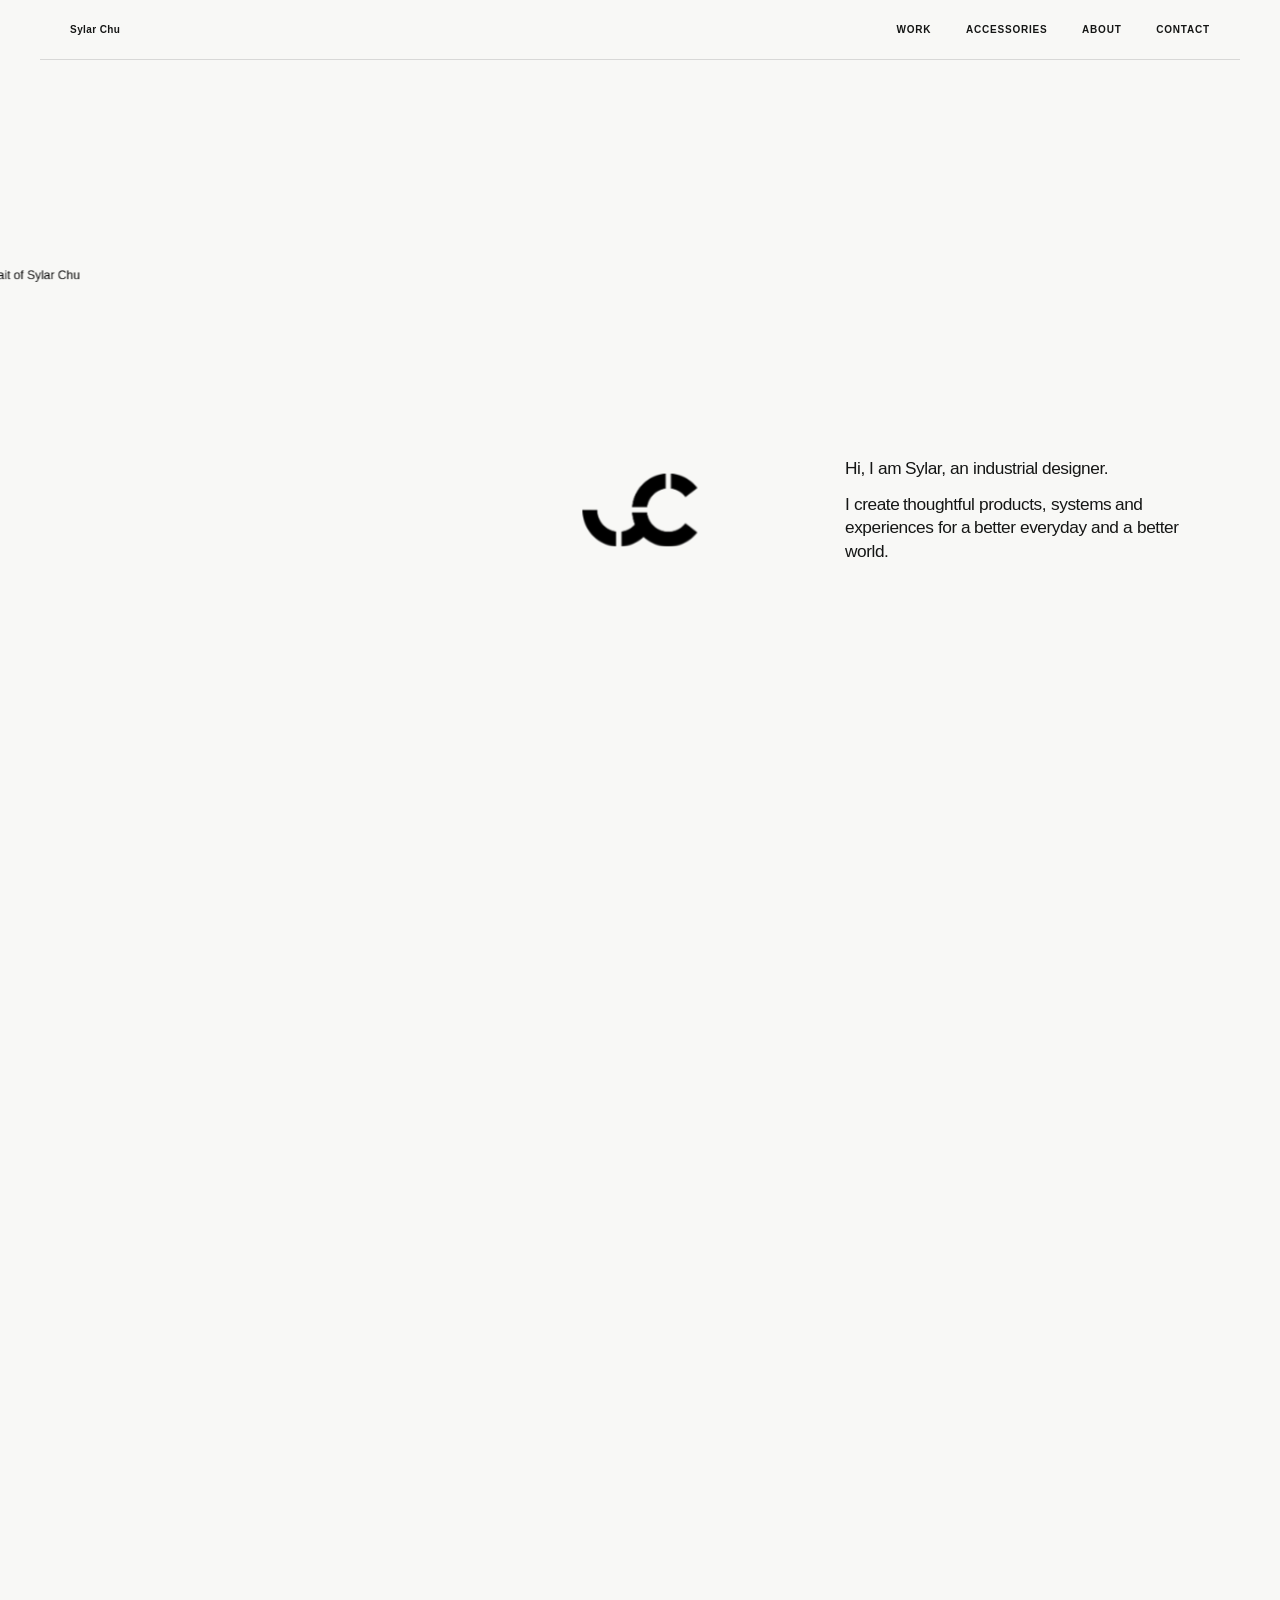
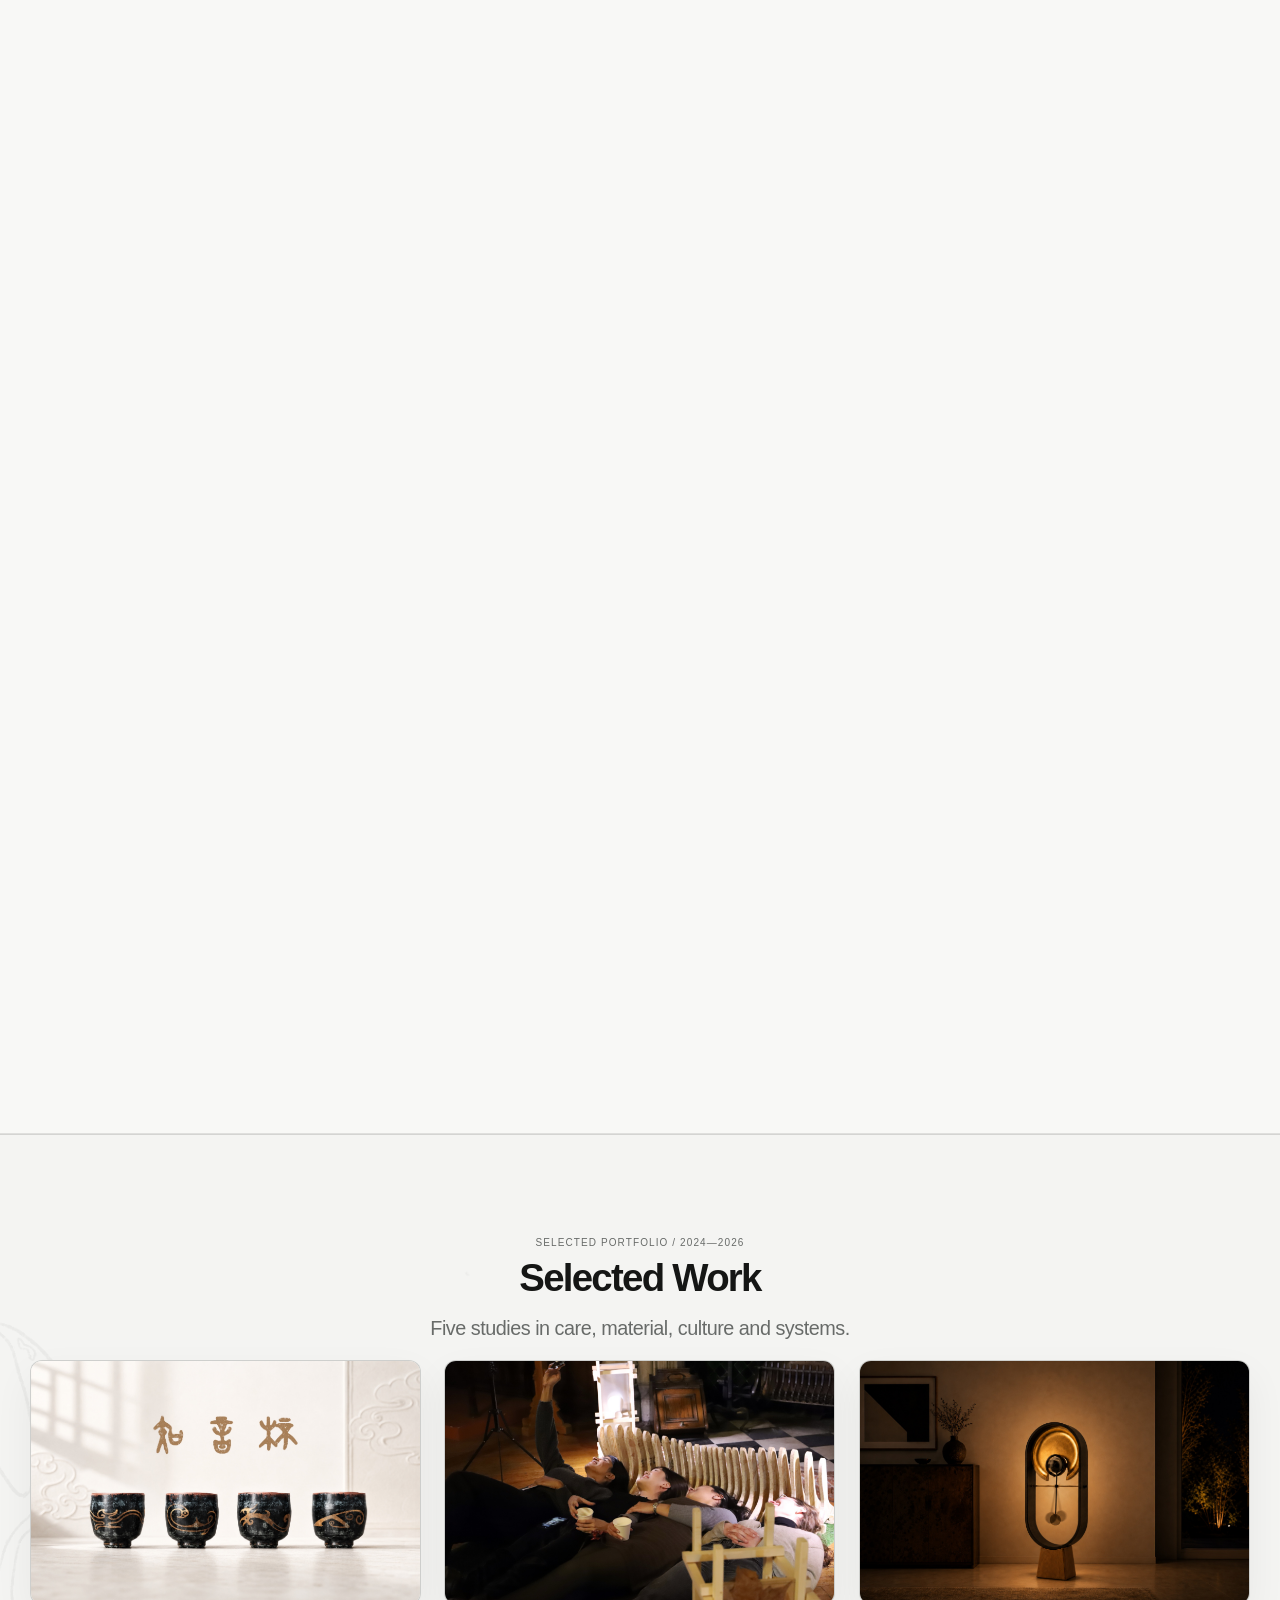
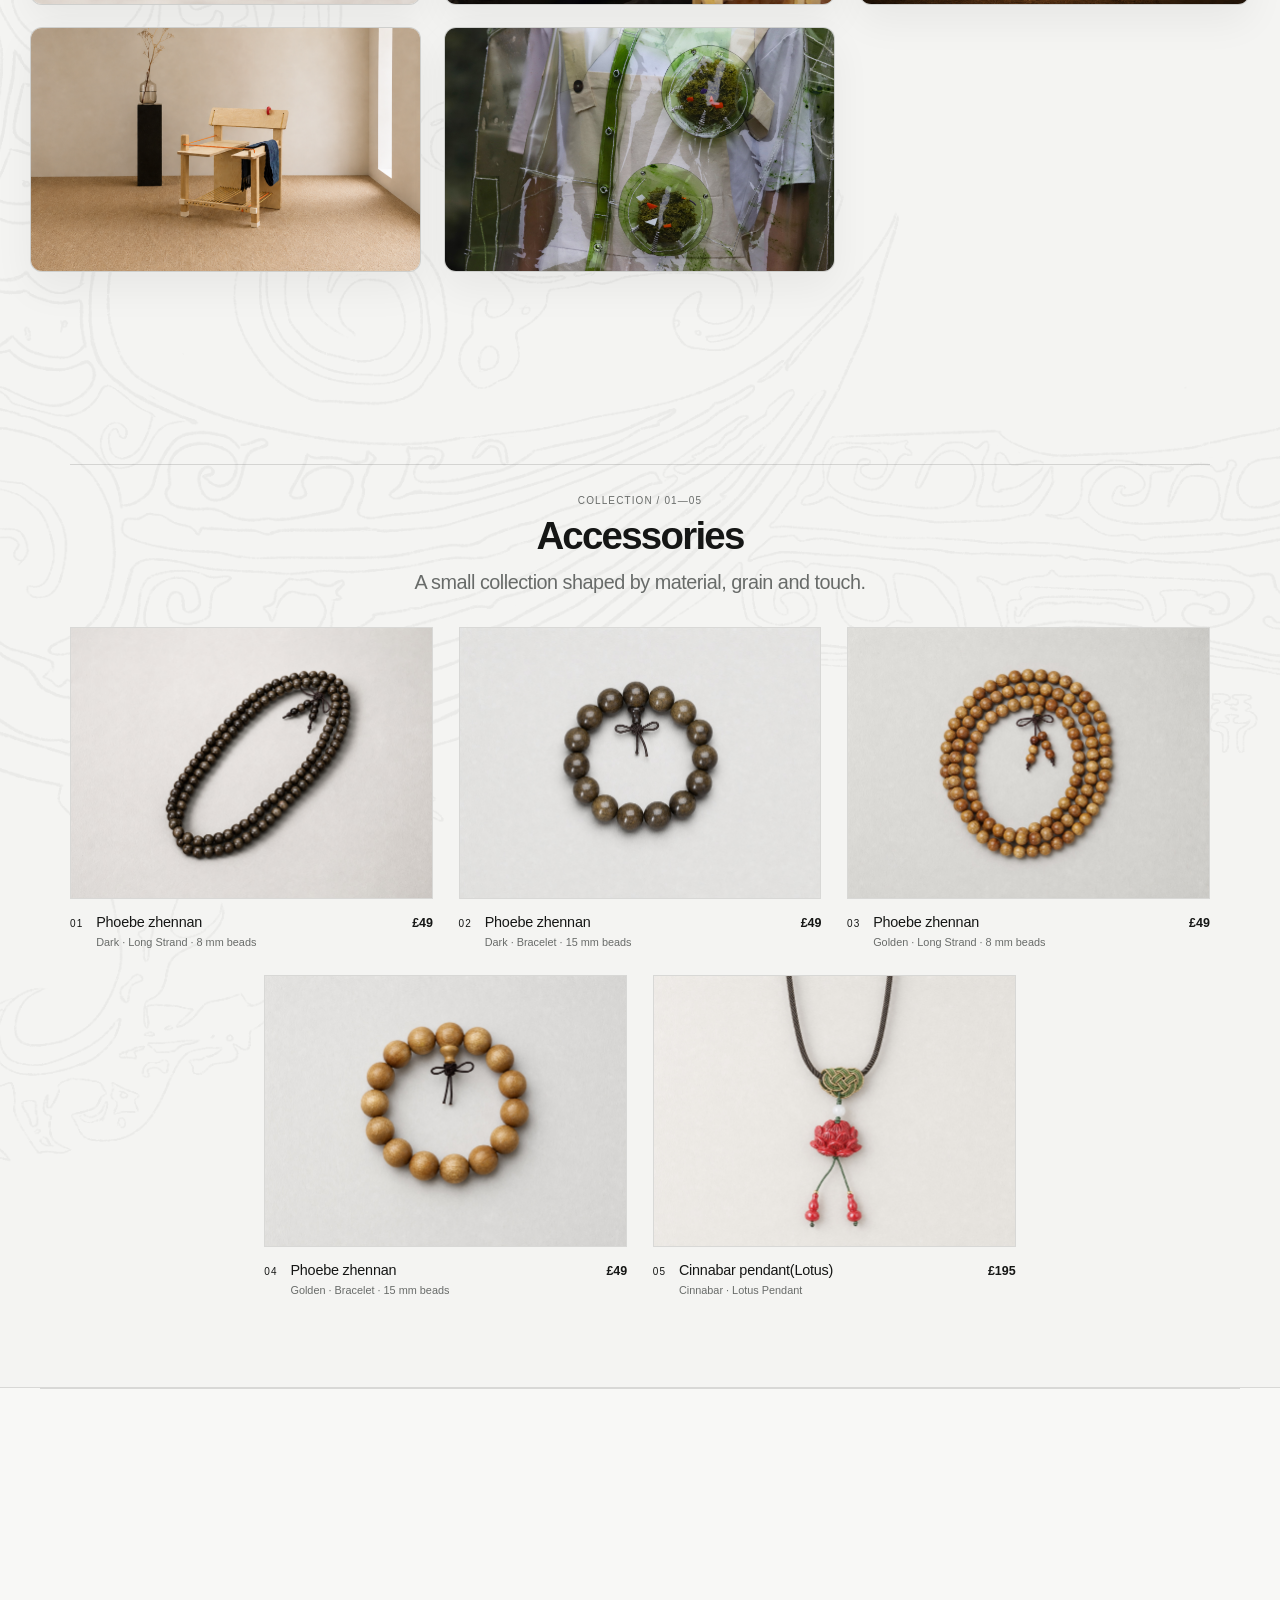
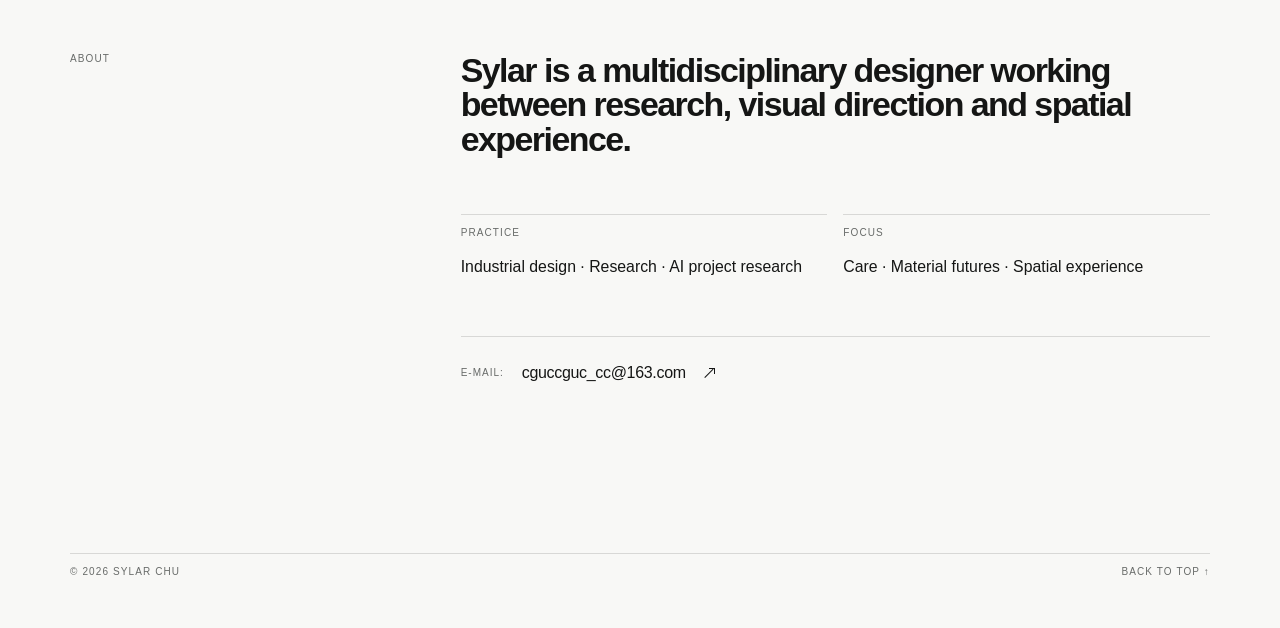
==== commit 93d867b9: "Add files via upload" ====
--- a/index.html
+++ b/index.html
@@ -1,2 +1,2 @@
-<!DOCTYPE html><html lang="en"><head><meta charSet="utf-8"/><meta name="viewport" content="width=device-width, initial-scale=1"/><link rel="preload" href="/chinese-linework-background.webp" as="image" fetchPriority="high"/><link rel="preload" href="/sylar-logo-transparent.png" as="image"/><link rel="stylesheet" href="/assets/index-7FsIX7wX.css" data-rsc-css-href="/assets/index-7FsIX7wX.css" data-precedence="vite-rsc/importer-resources"/><title>Sylar Chu — Industrial Designer</title><meta name="description" content="Thoughtful products, systems and experiences designed to improve everyday life and contribute to a better world."/><meta property="og:title" content="Sylar Chu — Designing better futures"/><meta property="og:description" content="Industrial design for a better everyday and a better world."/><meta property="og:type" content="website"/><meta property="og:image" content="https://sylarchu.com/og.png"/><meta property="og:image:width" content="1254"/><meta property="og:image:height" content="1254"/><meta property="og:image:alt" content="Sylar Chu monogram"/><meta name="twitter:card" content="summary_large_image"/><meta name="twitter:title" content="Sylar Chu — Designing better futures"/><meta name="twitter:description" content="Industrial design for a better everyday and a better world."/><meta name="twitter:image" content="https://sylarchu.com/og.png"/>
-</head><body><main id="top"><header class="site-header page-container"><a class="site-brand" href="/" aria-label="Sylar Chu — home">Sylar Chu</a><nav aria-label="Primary navigation"><a href="#work">Work</a><a href="#accessories">Accessories</a><a href="#about">About</a><a href="#contact">Contact</a></nav></header><div class="home-canvas"><img class="home-canvas__art" src="/chinese-linework-background.webp" alt="" width="2732" height="2048" fetchPriority="high" decoding="async"/><section class="home-intro page-container"><h1 class="sr-only">Sylar Chu — Industrial Designer</h1><div class="home-intro__content"><img class="home-intro__logo home-intro__logo--animated" src="/sylar-logo-transparent.png" alt="Sylar Chu monogram" width="546" height="345" decoding="async"/><div class="home-intro__text"><p class="blur-text home-intro__copy home-intro__copy--first"><span class="blur-text__segment" style="--blur-delay:300ms;--blur-duration:0.55s;--blur-offset:-20px">Hi,<!-- --> </span><span class="blur-text__segment" style="--blur-delay:410ms;--blur-duration:0.55s;--blur-offset:-20px">I<!-- --> </span><span class="blur-text__segment" style="--blur-delay:520ms;--blur-duration:0.55s;--blur-offset:-20px">am<!-- --> </span><span class="blur-text__segment" style="--blur-delay:630ms;--blur-duration:0.55s;--blur-offset:-20px">Sylar,<!-- --> </span><span class="blur-text__segment" style="--blur-delay:740ms;--blur-duration:0.55s;--blur-offset:-20px">an<!-- --> </span><span class="blur-text__segment" style="--blur-delay:850ms;--blur-duration:0.55s;--blur-offset:-20px">industrial<!-- --> </span><span class="blur-text__segment" style="--blur-delay:960ms;--blur-duration:0.55s;--blur-offset:-20px">designer.</span></p><p class="blur-text home-intro__copy"><span class="blur-text__segment" style="--blur-delay:1150ms;--blur-duration:0.55s;--blur-offset:-20px">I<!-- --> </span><span class="blur-text__segment" style="--blur-delay:1240ms;--blur-duration:0.55s;--blur-offset:-20px">create<!-- --> </span><span class="blur-text__segment" style="--blur-delay:1330ms;--blur-duration:0.55s;--blur-offset:-20px">thoughtful<!-- --> </span><span class="blur-text__segment" style="--blur-delay:1420ms;--blur-duration:0.55s;--blur-offset:-20px">products,<!-- --> </span><span class="blur-text__segment" style="--blur-delay:1510ms;--blur-duration:0.55s;--blur-offset:-20px">systems<!-- --> </span><span class="blur-text__segment" style="--blur-delay:1600ms;--blur-duration:0.55s;--blur-offset:-20px">and<!-- --> </span><span class="blur-text__segment" style="--blur-delay:1690ms;--blur-duration:0.55s;--blur-offset:-20px">experiences<!-- --> </span><span class="blur-text__segment" style="--blur-delay:1780ms;--blur-duration:0.55s;--blur-offset:-20px">for<!-- --> </span><span class="blur-text__segment" style="--blur-delay:1870ms;--blur-duration:0.55s;--blur-offset:-20px">a<!-- --> </span><span class="blur-text__segment" style="--blur-delay:1960ms;--blur-duration:0.55s;--blur-offset:-20px">better<!-- --> </span><span class="blur-text__segment" style="--blur-delay:2050ms;--blur-duration:0.55s;--blur-offset:-20px">everyday<!-- --> </span><span class="blur-text__segment" style="--blur-delay:2140ms;--blur-duration:0.55s;--blur-offset:-20px">and<!-- --> </span><span class="blur-text__segment" style="--blur-delay:2230ms;--blur-duration:0.55s;--blur-offset:-20px">a<!-- --> </span><span class="blur-text__segment" style="--blur-delay:2320ms;--blur-duration:0.55s;--blur-offset:-20px">better<!-- --> </span><span class="blur-text__segment" style="--blur-delay:2410ms;--blur-duration:0.55s;--blur-offset:-20px">world.</span></p></div></div></section><section class="project-showcase-section page-container" id="work"><div class="project-showcase"><header class="showcase-heading project-showcase__heading"><div><p class="eyebrow muted">Selected portfolio / 2024—2026</p><h2 class="heading-lg">Selected Work</h2></div><p class="body-large muted">Five studies in care, material, culture and systems.</p></header><div class="project-showcase__rail"><a class="project-showcase__link" href="/work/soulmate-tea-cup" aria-label="Open Soulmate Tea Cup"><figure class="tilted-card"><div class="tilted-card__inner" style="transform:none"><img src="/project-covers/soulmate-tea-cup.jpg" alt="Soulmate Tea Cup project cover" class="tilted-card__image" style="object-position:center calc(50% + 0%);transform:translateZ(0) scale(1)" loading="lazy" decoding="async"/><div class="tilted-card__overlay"><div class="project-card__label"><p class="project-card__category">Product Design · Cultural Research</p><div class="project-card__footer"><span class="meta-text">01</span><h3>Soulmate Tea Cup</h3><span class="meta-text">2024</span></div></div></div></div></figure></a><a class="project-showcase__link" href="/work/a-pocket-of-healing" aria-label="Open A Pocket of Healing"><figure class="tilted-card"><div class="tilted-card__inner" style="transform:none"><img src="/project-covers/a-pocket-of-healing.jpg" alt="A Pocket of Healing project cover" class="tilted-card__image" style="object-position:center calc(50% + 0%);transform:translateZ(0) scale(1)" loading="lazy" decoding="async"/><div class="tilted-card__overlay"><div class="project-card__label"><p class="project-card__category">Industrial Design · Sensory Experience</p><div class="project-card__footer"><span class="meta-text">02</span><h3>A Pocket of Healing</h3><span class="meta-text">2025</span></div></div></div></div></figure></a><a class="project-showcase__link" href="/work/tidemark" aria-label="Open TIDEMARK"><figure class="tilted-card"><div class="tilted-card__inner" style="transform:none"><img src="/project-covers/tidemark.jpg" alt="TIDEMARK project cover" class="tilted-card__image" style="object-position:center calc(50% + -16%);transform:translateZ(0) scale(1)" loading="lazy" decoding="async"/><div class="tilted-card__overlay"><div class="project-card__label"><p class="project-card__category">Industrial Design · Everyday Ritual</p><div class="project-card__footer"><span class="meta-text">03</span><h3>TIDEMARK</h3><span class="meta-text">2026</span></div></div></div></div></figure></a><a class="project-showcase__link" href="/work/coat-chairer" aria-label="Open COAT‑CHAIRER"><figure class="tilted-card"><div class="tilted-card__inner" style="transform:none"><img src="/project-covers/coat-chairer-outpaint-v1.png" alt="COAT‑CHAIRER project cover" class="tilted-card__image" style="object-position:center calc(50% + 0%);transform:translateZ(0) scale(1)" loading="lazy" decoding="async"/><div class="tilted-card__overlay"><div class="project-card__label"><p class="project-card__category">Product Design · Social Interaction</p><div class="project-card__footer"><span class="meta-text">04</span><h3><span class="project-title-mark" aria-label="COAT-CHAIRER"><span aria-hidden="true">COAT</span><span class="project-title-mark__hyphen" aria-hidden="true"></span><span aria-hidden="true">CHAIRER</span></span></h3><span class="meta-text">2026</span></div></div></div></div></figure></a><a class="project-showcase__link" href="/work/mossuit-2030" aria-label="Open MOSSUIT 2030"><figure class="tilted-card"><div class="tilted-card__inner" style="transform:none"><img src="/project-covers/mossuit-2030.jpg" alt="MOSSUIT 2030 project cover" class="tilted-card__image" style="object-position:center calc(50% + 0%);transform:translateZ(0) scale(1)" loading="lazy" decoding="async"/><div class="tilted-card__overlay"><div class="project-card__label"><p class="project-card__category">Wearable Design · Speculative Research</p><div class="project-card__footer"><span class="meta-text">05</span><h3>MOSSUIT 2030</h3><span class="meta-text">2026</span></div></div></div></div></figure></a></div></div></section><section class="product-showcase-section page-container" id="accessories"><div class="product-showcase"><header class="showcase-heading product-showcase__heading"><div><p class="eyebrow muted">Collection / 01—05</p><h2 class="heading-lg">Accessories</h2></div><p class="body-large muted">A small collection shaped by material, grain and touch.</p></header><div class="product-showcase__rail"><a class="product-card" href="/accessories/phoebe-zhennan-dark-strand" aria-label="Open Phoebe zhennan, Dark · Long Strand, 8 mm beads"><div class="product-card__image"><img src="/products/dark-long-necklace.jpg" alt="Phoebe zhennan — Dark · Long Strand" loading="lazy" decoding="async"/></div><div class="product-card__meta"><span class="meta-text">01</span><div><h3>Phoebe zhennan</h3><p class="product-card__variant">Dark · Long Strand<!-- --> · 8 mm beads</p></div><span class="product-card__price">£49</span></div></a><a class="product-card" href="/accessories/phoebe-zhennan-dark-bracelet" aria-label="Open Phoebe zhennan, Dark · Bracelet, 15 mm beads"><div class="product-card__image"><img src="/products/dark-large-bead-bracelet.jpg" alt="Phoebe zhennan — Dark · Bracelet" loading="lazy" decoding="async"/></div><div class="product-card__meta"><span class="meta-text">02</span><div><h3>Phoebe zhennan</h3><p class="product-card__variant">Dark · Bracelet<!-- --> · 15 mm beads</p></div><span class="product-card__price">£49</span></div></a><a class="product-card" href="/accessories/phoebe-zhennan-golden-strand" aria-label="Open Phoebe zhennan, Golden · Long Strand, 8 mm beads"><div class="product-card__image"><img src="/products/golden-multi-loop-necklace.jpg" alt="Phoebe zhennan — Golden · Long Strand" loading="lazy" decoding="async"/></div><div class="product-card__meta"><span class="meta-text">03</span><div><h3>Phoebe zhennan</h3><p class="product-card__variant">Golden · Long Strand<!-- --> · 8 mm beads</p></div><span class="product-card__price">£49</span></div></a><a class="product-card" href="/accessories/phoebe-zhennan-golden-bracelet" aria-label="Open Phoebe zhennan, Golden · Bracelet, 15 mm beads"><div class="product-card__image"><img src="/products/golden-large-bead-bracelet.jpg" alt="Phoebe zhennan — Golden · Bracelet" loading="lazy" decoding="async"/></div><div class="product-card__meta"><span class="meta-text">04</span><div><h3>Phoebe zhennan</h3><p class="product-card__variant">Golden · Bracelet<!-- --> · 15 mm beads</p></div><span class="product-card__price">£49</span></div></a><a class="product-card" href="/accessories/cinnabar-lotus-pendant" aria-label="Open Cinnabar pendant(Lotus), Cinnabar · Lotus Pendant"><div class="product-card__image"><img src="/products/cinnabar-lotus-pendant.jpg" alt="Cinnabar pendant(Lotus) — Cinnabar · Lotus Pendant" loading="lazy" decoding="async"/></div><div class="product-card__meta"><span class="meta-text">05</span><div><h3>Cinnabar pendant(Lotus)</h3><p class="product-card__variant">Cinnabar · Lotus Pendant</p></div><span class="product-card__price">£195</span></div></a></div></div></section></div><section class="framer-about page-container" id="about"><p class="eyebrow muted">About</p><div class="framer-about__content"><p class="framer-about__copy heading-lg">Sylar is a multidisciplinary designer working between research, visual direction and spatial experience.</p><dl class="framer-about__details"><div><dt>Practice</dt><dd>Industrial design · Research · AI project research</dd></div><div><dt>Focus</dt><dd>Care · Material futures · Spatial experience</dd></div></dl></div></section><footer class="site-footer" id="contact"><div class="page-container"><a class="site-footer__email" href="mailto:cguccguc_cc@163.com"><span class="site-footer__label">E-mail:</span><span class="site-footer__address">cguccguc_cc@163.com</span><span class="site-footer__arrow diagonal-arrow" aria-hidden="true"></span></a><div class="site-footer__meta meta-text muted"><span>© <!-- -->2026<!-- --> <!-- -->Sylar Chu</span><a href="#top">Back to top ↑</a></div></div></footer></main><script src="/static-interactions.js" defer data-static-interaction></script></body></html>+<!DOCTYPE html><html lang="en"><head><meta charSet="utf-8"/><meta name="viewport" content="width=device-width, initial-scale=1"/><link rel="preload" href="/chinese-linework-background.webp" as="image" fetchPriority="high"/><link rel="preload" as="image" href="/sylar-portrait-transparent-v1.png"/><link rel="preload" as="image" href="/sylar-logo-transparent.png"/><link rel="stylesheet" href="/assets/index-BrM2KB0w.css" data-rsc-css-href="/assets/index-BrM2KB0w.css" data-precedence="vite-rsc/importer-resources"/><link rel="stylesheet" href="/assets/ScrollExpandIntro-fhi0xoli.css" data-precedence="vite-rsc/client-reference"/><title>Sylar Chu — Industrial Designer</title><meta name="description" content="Thoughtful products, systems and experiences designed to improve everyday life and contribute to a better world."/><meta property="og:title" content="Sylar Chu — Designing better futures"/><meta property="og:description" content="Industrial design for a better everyday and a better world."/><meta property="og:type" content="website"/><meta property="og:image" content="https://sylarchu.com/og.png"/><meta property="og:image:width" content="1254"/><meta property="og:image:height" content="1254"/><meta property="og:image:alt" content="Sylar Chu monogram"/><meta name="twitter:card" content="summary_large_image"/><meta name="twitter:title" content="Sylar Chu — Designing better futures"/><meta name="twitter:description" content="Industrial design for a better everyday and a better world."/><meta name="twitter:image" content="https://sylarchu.com/og.png"/>
+</head><body><main id="top"><header class="site-header page-container"><a class="site-brand" href="/" aria-label="Sylar Chu — home">Sylar Chu</a><nav aria-label="Primary navigation"><a href="#work">Work</a><a href="#accessories">Accessories</a><a href="#about">About</a><a href="#contact">Contact</a></nav></header><section class="home-scroll-intro" aria-labelledby="home-scroll-intro-title"><h1 class="sr-only" id="home-scroll-intro-title">Sylar Chu — Industrial Designer</h1><div class="scroll-expand  home-scroll-intro__expand"><div class="scroll-expand__track"><div class="scroll-expand__stage"><div class="scroll-expand__frame"><img class="scroll-expand__media" src="/sylar-portrait-transparent-v1.png" alt="Black-and-white side portrait of Sylar Chu" draggable="false"/><div class="scroll-expand__overlay scroll-expand__overlay--visible"><div class="home-scroll-intro__layout"><div class="home-scroll-intro__logo-wrap"><img class="home-intro__logo home-intro__logo--animated" src="/sylar-logo-transparent.png" alt="Sylar Chu monogram" width="546" height="345" decoding="async"/></div></div></div></div><div class="scroll-expand__hint">Scroll to enter</div></div></div></div></section><div class="home-canvas"><img class="home-canvas__art" src="/chinese-linework-background.webp" alt="" width="2732" height="2048" fetchPriority="high" decoding="async"/><span id="work" class="section-snap-anchor" aria-hidden="true"></span><section class="project-showcase-section page-container" style="will-change:transform, opacity;opacity:0.32;transform:translateY(82px) scale(0.972)"><div class="project-showcase"><header class="showcase-heading project-showcase__heading"><div><p class="eyebrow muted">Selected portfolio / 2024—2026</p><h2 class="heading-lg">Selected Work</h2></div><p class="body-large muted">Five studies in care, material, culture and systems.</p></header><div class="project-showcase__rail"><a class="project-showcase__link" href="/work/soulmate-tea-cup" aria-label="Open Soulmate Tea Cup"><figure class="tilted-card"><div class="tilted-card__inner" style="transform:none"><img src="/project-covers/soulmate-tea-cup.jpg" alt="Soulmate Tea Cup project cover" class="tilted-card__image" style="object-position:center calc(50% + 0%);transform:translateZ(0) scale(1)" loading="lazy" decoding="async"/><div class="tilted-card__overlay"><div class="project-card__label"><p class="project-card__category">Product Design · Cultural Research</p><div class="project-card__footer"><span class="meta-text">01</span><h3>Soulmate Tea Cup</h3><span class="meta-text">2024</span></div></div></div></div></figure></a><a class="project-showcase__link" href="/work/a-pocket-of-healing" aria-label="Open A Pocket of Healing"><figure class="tilted-card"><div class="tilted-card__inner" style="transform:none"><img src="/project-covers/a-pocket-of-healing.jpg" alt="A Pocket of Healing project cover" class="tilted-card__image" style="object-position:center calc(50% + 0%);transform:translateZ(0) scale(1)" loading="lazy" decoding="async"/><div class="tilted-card__overlay"><div class="project-card__label"><p class="project-card__category">Industrial Design · Sensory Experience</p><div class="project-card__footer"><span class="meta-text">02</span><h3>A Pocket of Healing</h3><span class="meta-text">2025</span></div></div></div></div></figure></a><a class="project-showcase__link" href="/work/tidemark" aria-label="Open TIDEMARK"><figure class="tilted-card"><div class="tilted-card__inner" style="transform:none"><img src="/project-covers/tidemark.jpg" alt="TIDEMARK project cover" class="tilted-card__image" style="object-position:center calc(50% + -16%);transform:translateZ(0) scale(1)" loading="lazy" decoding="async"/><div class="tilted-card__overlay"><div class="project-card__label"><p class="project-card__category">Industrial Design · Everyday Ritual</p><div class="project-card__footer"><span class="meta-text">03</span><h3>TIDEMARK</h3><span class="meta-text">2026</span></div></div></div></div></figure></a><a class="project-showcase__link" href="/work/coat-chairer" aria-label="Open COAT‑CHAIRER"><figure class="tilted-card"><div class="tilted-card__inner" style="transform:none"><img src="/project-covers/coat-chairer-outpaint-v1.png" alt="COAT‑CHAIRER project cover" class="tilted-card__image" style="object-position:center calc(50% + 0%);transform:translateZ(0) scale(1)" loading="lazy" decoding="async"/><div class="tilted-card__overlay"><div class="project-card__label"><p class="project-card__category">Product Design · Social Interaction</p><div class="project-card__footer"><span class="meta-text">04</span><h3><span class="project-title-mark" aria-label="COAT-CHAIRER"><span aria-hidden="true">COAT</span><span class="project-title-mark__hyphen" aria-hidden="true"></span><span aria-hidden="true">CHAIRER</span></span></h3><span class="meta-text">2026</span></div></div></div></div></figure></a><a class="project-showcase__link" href="/work/mossuit-2030" aria-label="Open MOSSUIT 2030"><figure class="tilted-card"><div class="tilted-card__inner" style="transform:none"><img src="/project-covers/mossuit-2030.jpg" alt="MOSSUIT 2030 project cover" class="tilted-card__image" style="object-position:center calc(50% + 0%);transform:translateZ(0) scale(1)" loading="lazy" decoding="async"/><div class="tilted-card__overlay"><div class="project-card__label"><p class="project-card__category">Wearable Design · Speculative Research</p><div class="project-card__footer"><span class="meta-text">05</span><h3>MOSSUIT 2030</h3><span class="meta-text">2026</span></div></div></div></div></figure></a></div></div></section><span id="accessories" class="section-snap-anchor" aria-hidden="true"></span><section class="product-showcase-section page-container" style="will-change:transform, opacity;opacity:0.32;transform:translateY(82px) scale(0.972)"><div class="product-showcase"><header class="showcase-heading product-showcase__heading"><div><p class="eyebrow muted">Collection / 01—05</p><h2 class="heading-lg">Accessories</h2></div><p class="body-large muted">A small collection shaped by material, grain and touch.</p></header><div class="product-showcase__rail"><a class="product-card" href="/accessories/phoebe-zhennan-dark-strand" aria-label="Open Phoebe zhennan, Dark · Long Strand, 8 mm beads"><div class="product-card__image"><img src="/products/dark-long-necklace.jpg" alt="Phoebe zhennan — Dark · Long Strand" loading="lazy" decoding="async"/></div><div class="product-card__meta"><span class="meta-text">01</span><div><h3>Phoebe zhennan</h3><p class="product-card__variant">Dark · Long Strand<!-- --> · 8 mm beads</p></div><span class="product-card__price">£49</span></div></a><a class="product-card" href="/accessories/phoebe-zhennan-dark-bracelet" aria-label="Open Phoebe zhennan, Dark · Bracelet, 15 mm beads"><div class="product-card__image"><img src="/products/dark-large-bead-bracelet.jpg" alt="Phoebe zhennan — Dark · Bracelet" loading="lazy" decoding="async"/></div><div class="product-card__meta"><span class="meta-text">02</span><div><h3>Phoebe zhennan</h3><p class="product-card__variant">Dark · Bracelet<!-- --> · 15 mm beads</p></div><span class="product-card__price">£49</span></div></a><a class="product-card" href="/accessories/phoebe-zhennan-golden-strand" aria-label="Open Phoebe zhennan, Golden · Long Strand, 8 mm beads"><div class="product-card__image"><img src="/products/golden-multi-loop-necklace.jpg" alt="Phoebe zhennan — Golden · Long Strand" loading="lazy" decoding="async"/></div><div class="product-card__meta"><span class="meta-text">03</span><div><h3>Phoebe zhennan</h3><p class="product-card__variant">Golden · Long Strand<!-- --> · 8 mm beads</p></div><span class="product-card__price">£49</span></div></a><a class="product-card" href="/accessories/phoebe-zhennan-golden-bracelet" aria-label="Open Phoebe zhennan, Golden · Bracelet, 15 mm beads"><div class="product-card__image"><img src="/products/golden-large-bead-bracelet.jpg" alt="Phoebe zhennan — Golden · Bracelet" loading="lazy" decoding="async"/></div><div class="product-card__meta"><span class="meta-text">04</span><div><h3>Phoebe zhennan</h3><p class="product-card__variant">Golden · Bracelet<!-- --> · 15 mm beads</p></div><span class="product-card__price">£49</span></div></a><a class="product-card" href="/accessories/cinnabar-lotus-pendant" aria-label="Open Cinnabar pendant(Lotus), Cinnabar · Lotus Pendant"><div class="product-card__image"><img src="/products/cinnabar-lotus-pendant.jpg" alt="Cinnabar pendant(Lotus) — Cinnabar · Lotus Pendant" loading="lazy" decoding="async"/></div><div class="product-card__meta"><span class="meta-text">05</span><div><h3>Cinnabar pendant(Lotus)</h3><p class="product-card__variant">Cinnabar · Lotus Pendant</p></div><span class="product-card__price">£195</span></div></a></div></div></section></div><span id="about" class="section-snap-anchor" aria-hidden="true"></span><section class="framer-about page-container" style="will-change:transform, opacity;opacity:0.32;transform:translateY(82px) scale(0.972)"><p class="eyebrow muted">About</p><div class="framer-about__content"><p class="framer-about__copy heading-lg">Sylar is a multidisciplinary designer working between research, visual direction and spatial experience.</p><dl class="framer-about__details"><div><dt>Practice</dt><dd>Industrial design · Research · AI project research</dd></div><div><dt>Focus</dt><dd>Care · Material futures · Spatial experience</dd></div></dl><div class="framer-about__contact" id="contact"><a class="site-footer__email" href="mailto:cguccguc_cc@163.com"><span class="site-footer__label">E-mail:</span><span class="site-footer__address">cguccguc_cc@163.com</span><span class="site-footer__arrow diagonal-arrow" aria-hidden="true"></span></a></div></div><div class="site-footer__meta meta-text muted"><span>© <!-- -->2026<!-- --> <!-- -->Sylar Chu</span><a href="#top">Back to top ↑</a></div></section></main><script src="/static-interactions.js" defer data-static-interaction></script></body></html>
--- a/assets/index-BrM2KB0w.css
+++ b/assets/index-BrM2KB0w.css
@@ -0,0 +1,2 @@
+/*! tailwindcss v4.2.1 | MIT License | https://tailwindcss.com */
+@layer properties{@supports (((-webkit-hyphens:none)) and (not (margin-trim:inline))) or ((-moz-orient:inline) and (not (color:rgb(from red r g b)))){*,:before,:after,::backdrop{--tw-rotate-x:initial;--tw-rotate-y:initial;--tw-rotate-z:initial;--tw-skew-x:initial;--tw-skew-y:initial}}}@layer theme{:root,:host{--font-sans:ui-sans-serif, system-ui, sans-serif, "Apple Color Emoji", "Segoe UI Emoji", "Segoe UI Symbol", "Noto Color Emoji";--font-mono:ui-monospace, SFMono-Regular, Menlo, Monaco, Consolas, "Liberation Mono", "Courier New", monospace;--spacing:.25rem;--default-transition-duration:.15s;--default-transition-timing-function:cubic-bezier(.4, 0, .2, 1);--default-font-family:var(--font-sans);--default-mono-font-family:var(--font-mono)}}@layer base{*,:after,:before,::backdrop{box-sizing:border-box;border:0 solid;margin:0;padding:0}::file-selector-button{box-sizing:border-box;border:0 solid;margin:0;padding:0}html,:host{-webkit-text-size-adjust:100%;tab-size:4;line-height:1.5;font-family:var(--default-font-family,ui-sans-serif, system-ui, sans-serif, "Apple Color Emoji", "Segoe UI Emoji", "Segoe UI Symbol", "Noto Color Emoji");font-feature-settings:var(--default-font-feature-settings,normal);font-variation-settings:var(--default-font-variation-settings,normal);-webkit-tap-highlight-color:transparent}hr{height:0;color:inherit;border-top-width:1px}abbr:where([title]){-webkit-text-decoration:underline dotted;text-decoration:underline dotted}h1,h2,h3,h4,h5,h6{font-size:inherit;font-weight:inherit}a{color:inherit;-webkit-text-decoration:inherit;-webkit-text-decoration:inherit;-webkit-text-decoration:inherit;-webkit-text-decoration:inherit;text-decoration:inherit}b,strong{font-weight:bolder}code,kbd,samp,pre{font-family:var(--default-mono-font-family,ui-monospace, SFMono-Regular, Menlo, Monaco, Consolas, "Liberation Mono", "Courier New", monospace);font-feature-settings:var(--default-mono-font-feature-settings,normal);font-variation-settings:var(--default-mono-font-variation-settings,normal);font-size:1em}small{font-size:80%}sub,sup{vertical-align:baseline;font-size:75%;line-height:0;position:relative}sub{bottom:-.25em}sup{top:-.5em}table{text-indent:0;border-color:inherit;border-collapse:collapse}:-moz-focusring{outline:auto}progress{vertical-align:baseline}summary{display:list-item}ol,ul,menu{list-style:none}img,svg,video,canvas,audio,iframe,embed,object{vertical-align:middle;display:block}img,video{max-width:100%;height:auto}button,input,select,optgroup,textarea{font:inherit;font-feature-settings:inherit;font-variation-settings:inherit;letter-spacing:inherit;color:inherit;opacity:1;background-color:#0000;border-radius:0}::file-selector-button{font:inherit;font-feature-settings:inherit;font-variation-settings:inherit;letter-spacing:inherit;color:inherit;opacity:1;background-color:#0000;border-radius:0}:where(select:is([multiple],[size])) optgroup{font-weight:bolder}:where(select:is([multiple],[size])) optgroup option{padding-inline-start:20px}::file-selector-button{margin-inline-end:4px}::placeholder{opacity:1}@supports (not ((-webkit-appearance:-apple-pay-button))) or (contain-intrinsic-size:1px){::placeholder{color:currentColor}@supports (color:color-mix(in lab, red, red)){::placeholder{color:color-mix(in oklab, currentcolor 50%, transparent)}}}textarea{resize:vertical}::-webkit-search-decoration{-webkit-appearance:none}::-webkit-date-and-time-value{min-height:1lh;text-align:inherit}::-webkit-datetime-edit{display:inline-flex}::-webkit-datetime-edit-fields-wrapper{padding:0}::-webkit-datetime-edit{padding-block:0}::-webkit-datetime-edit-year-field{padding-block:0}::-webkit-datetime-edit-month-field{padding-block:0}::-webkit-datetime-edit-day-field{padding-block:0}::-webkit-datetime-edit-hour-field{padding-block:0}::-webkit-datetime-edit-minute-field{padding-block:0}::-webkit-datetime-edit-second-field{padding-block:0}::-webkit-datetime-edit-millisecond-field{padding-block:0}::-webkit-datetime-edit-meridiem-field{padding-block:0}::-webkit-calendar-picker-indicator{line-height:1}:-moz-ui-invalid{box-shadow:none}button,input:where([type=button],[type=reset],[type=submit]){appearance:button}::file-selector-button{appearance:button}::-webkit-inner-spin-button{height:auto}::-webkit-outer-spin-button{height:auto}[hidden]:where(:not([hidden=until-found])){display:none!important}}@layer components;@layer utilities{.sr-only{clip-path:inset(50%);white-space:nowrap;border-width:0;width:1px;height:1px;margin:-1px;padding:0;position:absolute;overflow:hidden}.relative{position:relative}.static{position:static}.start{inset-inline-start:var(--spacing)}.end{inset-inline-end:var(--spacing)}.table{display:table}.transform{transform:var(--tw-rotate-x,) var(--tw-rotate-y,) var(--tw-rotate-z,) var(--tw-skew-x,) var(--tw-skew-y,)}.resize{resize:both}.transition{transition-property:color,background-color,border-color,outline-color,text-decoration-color,fill,stroke,--tw-gradient-from,--tw-gradient-via,--tw-gradient-to,opacity,box-shadow,transform,translate,scale,rotate,filter,-webkit-backdrop-filter,backdrop-filter,display,content-visibility,overlay,pointer-events;transition-timing-function:var(--tw-ease,var(--default-transition-timing-function));transition-duration:var(--tw-duration,var(--default-transition-duration))}}:root{--background:#f8f8f6;--foreground:#151615;--muted:#686b69;--border:#15161524;--page-padding:clamp(1rem, 2.35vw, 2.25rem);--section-space:clamp(4.5rem, 8.5vw, 7.5rem);--content-width:75rem}*,:before,:after{box-sizing:border-box}html{background:var(--background);color:var(--foreground);scroll-behavior:smooth;scroll-snap-type:none;scroll-padding-top:3.75rem}body{background:var(--background);min-width:20rem;color:var(--foreground);-webkit-font-smoothing:antialiased;margin:0;font-family:Arial,Helvetica,sans-serif;font-size:clamp(.875rem,.2vw + .83rem,1rem);line-height:1.4}::selection{background:var(--foreground);color:var(--background)}a{color:inherit;text-decoration:none}img{max-width:100%;display:block}h1,h2,h3,p,figure,dl,dd{margin:0}:focus-visible{outline:2px solid var(--foreground);outline-offset:4px}.sr-only{clip:rect(0, 0, 0, 0);white-space:nowrap;border:0;width:1px;height:1px;margin:-1px;padding:0;position:absolute;overflow:hidden}.page-container{width:min(100%, var(--content-width));padding-inline:var(--page-padding);margin-inline:auto}.eyebrow,.meta-text{letter-spacing:.11em;text-transform:uppercase;font-size:.625rem;font-weight:500;line-height:1.2}.muted{color:var(--muted)}.display{letter-spacing:-.055em;font-size:clamp(3rem,7vw,6.2rem);font-weight:600;line-height:.93}.heading-xl{letter-spacing:-.052em;font-size:clamp(2.7rem,5.6vw,5.25rem);font-weight:600;line-height:.94}.heading-lg{letter-spacing:-.045em;font-size:clamp(2rem,3.8vw,3.8rem);font-weight:600;line-height:.96}.heading-md{letter-spacing:-.035em;font-size:clamp(1.3rem,2vw,2rem);font-weight:500;line-height:1}.body-large{letter-spacing:-.025em;font-size:clamp(1.1rem,1.55vw,1.55rem);line-height:1.25}.site-header{z-index:50;border-bottom:1px solid var(--border);background:var(--background);grid-template-columns:1fr auto;align-items:center;min-height:3.75rem;display:grid;position:sticky;top:0}@supports (color:color-mix(in lab, red, red)){.site-header{background:color-mix(in srgb, var(--background) 94%, transparent)}}.site-header{-webkit-backdrop-filter:blur(10px);backdrop-filter:blur(10px)}.site-brand{letter-spacing:.04em;font-size:.625rem;font-weight:600}.site-header nav{gap:clamp(1.1rem,2.7vw,2.5rem);display:flex}.site-header nav a{letter-spacing:.08em;text-transform:uppercase;font-size:.625rem;font-weight:600}.site-header nav a:hover,.site-header nav a[aria-current=page]{text-underline-offset:.3em;text-decoration:underline}.framer-hero{border-bottom:1px solid var(--border);isolation:isolate;width:100%;height:clamp(38rem,100svh - 3.75rem,50rem);position:relative;overflow:hidden}.linework-hero__art{z-index:-2;object-fit:cover;object-position:52% 70%;transform-origin:50% 70%;width:100%;height:100%;position:absolute;inset:0;transform:translate(3.5%)scale(1.34)}.linework-hero__intro{z-index:2;top:clamp(2.5rem,6vw,5rem);right:max(var(--page-padding), calc((100vw - var(--content-width)) / 2 + var(--page-padding)));width:min(25rem, calc(100% - var(--page-padding) * 2));grid-template-columns:2.35rem minmax(0,1fr);align-items:center;gap:.9rem;display:grid;position:absolute}.linework-hero__logo{aspect-ratio:1;object-fit:cover;width:2.35rem}.linework-hero__intro .eyebrow{white-space:nowrap}.linework-hero__copy{letter-spacing:-.02em;max-width:25rem;margin-top:.65rem;font-size:clamp(.95rem,1vw,1.08rem);line-height:1.4}.home-canvas{border-bottom:1px solid var(--border);isolation:isolate;position:relative;overflow:hidden}.home-canvas__art{z-index:-1;object-fit:cover;object-position:50% 38%;opacity:.075;filter:grayscale()contrast(.62);pointer-events:none;-webkit-user-select:none;user-select:none;width:100%;height:100%;position:absolute;inset:0}.section-snap-anchor{width:0;height:0;scroll-margin-top:3.75rem;display:block}.home-intro{align-items:center;min-height:clamp(20rem,24vw,26rem);display:flex}.home-intro__content{grid-template-columns:minmax(16rem,.9fr) minmax(0,1.35fr);align-items:center;gap:clamp(2rem,4vw,5rem);width:100%;display:grid}.home-intro__logo{object-fit:contain;justify-self:center;width:clamp(17rem,23vw,23rem);height:auto}.home-intro__text{width:min(100%,39rem)}.blur-text{flex-wrap:wrap;display:flex}.blur-text__segment{animation:blur-text-reveal var(--blur-duration,.55s) cubic-bezier(.22, 1, .36, 1) var(--blur-delay,0s) both;will-change:transform, filter, opacity;display:inline-block}.home-intro__logo--animated{will-change:transform, filter, opacity;animation:.7s cubic-bezier(.22,1,.36,1) .3s both intro-logo-reveal}@keyframes blur-text-reveal{0%{filter:blur(10px);opacity:0;transform:translateY(var(--blur-offset,-20px))}to{filter:blur();opacity:1;transform:translateY(0)}}@keyframes intro-logo-reveal{0%{filter:blur(12px);opacity:0;transform:translateY(-20px)scale(.97)}to{filter:blur();opacity:1;transform:translateY(0)scale(1)}}.home-intro__identity{color:var(--foreground);flex-wrap:wrap;align-items:baseline;column-gap:.25rem;font-weight:700;display:flex}.home-intro__identity strong{color:var(--foreground);font-weight:750}.home-intro__copy{letter-spacing:-.025em;max-width:36rem;margin-top:.8rem;font-size:clamp(1.1rem,1.5vw,1.4rem);line-height:1.35}.home-intro__copy--first{margin-top:0}.home-scroll-intro{background:var(--background);border-bottom:1px solid var(--foreground);position:relative}@supports (color:color-mix(in lab, red, red)){.home-scroll-intro{border-bottom:1px solid color-mix(in srgb, var(--foreground) 11%, transparent)}}.home-scroll-intro__expand .scroll-expand__frame{background:0 0}.home-scroll-intro__expand .scroll-expand__media{object-fit:contain;object-position:center center;filter:grayscale()contrast(1.03)}.home-scroll-intro__layout{color:var(--foreground);position:absolute;inset:0}.home-scroll-intro__logo-wrap{z-index:2;will-change:transform;width:clamp(6.5rem,9vw,9.5rem);position:absolute;top:50%;left:50%;transform:translate(-50%,-50%)}.home-scroll-intro__logo-wrap .home-intro__logo{filter:invert();mix-blend-mode:difference;width:100%;max-width:none}.home-scroll-intro__text{z-index:3;width:min(29vw,31rem);position:absolute;top:50%;right:clamp(2.25rem,5vw,6rem);transform:translateY(-50%)}.home-scroll-intro__text .home-intro__copy{max-width:34rem;font-size:clamp(1rem,1.35vw,1.32rem)}.home-scroll-intro__expand .scroll-expand__hint{color:var(--foreground)}@supports (color:color-mix(in lab, red, red)){.home-scroll-intro__expand .scroll-expand__hint{color:color-mix(in srgb, var(--foreground) 55%, transparent)}}.project-showcase-section,.product-showcase-section{scroll-snap-align:start;scroll-snap-stop:always;flex-direction:column;justify-content:center;min-height:calc(100svh - 3.75rem);display:flex;position:relative}.project-showcase-section{border-top:1px solid var(--border);width:min(100%,104rem);padding-block:clamp(4rem,7vw,6.5rem)}.product-showcase-section{padding-block:clamp(4rem,7vw,6.5rem)}.showcase-heading{grid-template-columns:1fr minmax(18rem,.8fr);align-items:end;gap:2rem;margin-bottom:clamp(1.5rem,2.4vw,2.4rem);display:grid}.showcase-heading>p{justify-self:end;max-width:30rem}.showcase-heading>div{row-gap:.65rem;display:grid}.project-showcase__rail,.product-showcase__rail{gap:clamp(.75rem,1.4vw,1.5rem);display:grid}.project-showcase{width:100%}.project-showcase .heading-lg{font-size:clamp(1.9rem,3vw,3.25rem)}.project-showcase__heading{text-align:center;grid-template-columns:1fr;justify-items:center;gap:clamp(.9rem,1.5vw,1.4rem);margin-bottom:clamp(1rem,1.5vw,1.5rem)}.project-showcase__heading>div,.product-showcase__heading>div{justify-items:center}.project-showcase__heading>p{justify-self:center;max-width:34rem}.project-showcase__rail{grid-template-columns:repeat(3,minmax(0,1fr));gap:clamp(1rem,1.8vw,1.8rem)}.project-showcase__link{min-width:0;color:inherit;display:block}.tilted-card{aspect-ratio:16/10;perspective:900px;width:100%;position:relative}.tilted-card__inner{border:1px solid var(--foreground);width:100%;height:100%;position:relative;overflow:hidden}@supports (color:color-mix(in lab, red, red)){.tilted-card__inner{border:1px solid color-mix(in srgb, var(--foreground) 18%, transparent)}}.tilted-card__inner{background:var(--background);transform-style:preserve-3d;will-change:transform;border-radius:.75rem;box-shadow:0 1rem 2.5rem #1414140e}.tilted-card__image{object-fit:cover;width:100%;height:100%;position:absolute;inset:0;transform:translateZ(0)}.tilted-card__overlay{z-index:2;position:absolute;inset:0;transform:translateZ(26px)}.project-card__label{color:#fff;opacity:0;background:linear-gradient(#00000047,#0000 30%,#000000b8);flex-direction:column;justify-content:space-between;height:100%;padding:clamp(.62rem,.9vw,.8rem);transition:opacity .22s;display:flex}.project-showcase__link:hover .project-card__label,.project-showcase__link:focus-visible .project-card__label{opacity:1}.project-card__category{color:#fff;letter-spacing:-.01em;text-shadow:0 1px 12px #00000073;width:fit-content;font-size:clamp(.7rem,.72vw,.78rem);line-height:1}.project-card__footer{grid-template-columns:1.35rem minmax(0,1fr) auto;align-items:baseline;gap:.45rem;display:grid}.project-card__footer h3{letter-spacing:-.025em;text-overflow:ellipsis;white-space:nowrap;font-size:clamp(.82rem,.82vw,.92rem);font-weight:500;line-height:1;overflow:hidden}.project-card__footer .meta-text,.project-card__footer h3{color:#fff;text-shadow:0 1px 12px #00000073}.project-card__footer .meta-text{font-size:clamp(.62rem,.66vw,.7rem);line-height:1}.tilted-card__caption{z-index:4;border:1px solid var(--foreground);background:var(--background);max-width:13rem;color:var(--foreground);pointer-events:none;white-space:nowrap;border-radius:.25rem;padding:.35rem .55rem;font-size:.65rem;line-height:1.2;position:absolute;top:0;left:0}.product-showcase{border-top:1px solid var(--border);padding-top:clamp(1.5rem,2.4vw,2.25rem)}.product-showcase .heading-lg{font-size:clamp(1.9rem,3vw,3.25rem)}.product-showcase__heading{text-align:center;grid-template-columns:1fr;justify-items:center;gap:clamp(.75rem,1.2vw,1.1rem);margin-bottom:clamp(1.5rem,2.5vw,2.25rem)}.product-showcase__heading>p{justify-self:center;max-width:34rem}.product-showcase__rail{grid-template-columns:repeat(6,minmax(0,1fr));justify-content:center;gap:clamp(1.25rem,2vw,2rem);max-width:82rem;margin-inline:auto}.product-card{min-width:0;color:inherit;grid-column:span 2;display:block}.product-card:nth-child(4){grid-column:2/span 2}.product-card:nth-child(5){grid-column:4/span 2}.product-card__image{aspect-ratio:4/3;border:1px solid var(--border);background:#f8f8f6;overflow:hidden}.product-card__image img{object-fit:cover;width:100%;height:100%;transition:transform .36s cubic-bezier(.2,.7,.2,1)}.product-card:hover .product-card__image img{transform:scale(1.025)}.product-card__meta{grid-template-columns:auto minmax(0,1fr) auto;align-items:baseline;gap:.8rem;padding-top:.8rem;display:grid}.product-card__meta h3{letter-spacing:-.015em;font-size:clamp(.9rem,1vw,1.05rem);font-weight:500}.product-card__variant{color:var(--muted);margin-top:.2rem;font-size:.68rem;line-height:1.3}.product-card__price{white-space:nowrap;font-size:.78rem;font-weight:600}.accessory-detail__header{grid-template-columns:minmax(0,1fr) minmax(20rem,.65fr);align-items:end;gap:3rem;padding-block:clamp(4rem,8vw,8rem) clamp(2rem,4vw,4rem);display:grid}.accessory-detail__header .display{margin-top:.65rem;font-size:clamp(3.25rem,7vw,8rem)}.accessory-detail__info{border-top:1px solid var(--border);grid-template-columns:repeat(auto-fit,minmax(7rem,1fr));display:grid}.accessory-detail__info div{border-left:1px solid var(--border);padding:.8rem .7rem 0}.accessory-detail__info div:first-child{border-left:0;padding-left:0}.accessory-detail__info dt{color:var(--muted);letter-spacing:.1em;text-transform:uppercase;margin-bottom:.35rem;font-size:.62rem}.accessory-detail__info dd{font-size:.9rem}.accessory-detail__image{padding-bottom:clamp(4rem,8vw,8rem)}.accessory-detail__image img{aspect-ratio:4/3;border:1px solid var(--border);object-fit:cover;width:100%}.framer-section{padding-block:var(--section-space)}.framer-section__header{grid-template-columns:1fr 1fr;align-items:end;gap:1rem;padding-bottom:clamp(2rem,4vw,3.5rem);display:grid}.framer-section__header p{justify-self:end;max-width:28rem}.project-section__intro{width:min(100%,30rem);padding-bottom:clamp(2.5rem,5vw,4.5rem)}.project-section__intro .body-large{max-width:26rem;margin-top:1.2rem}.project-list{border-top:1px solid var(--foreground)}.project-row{border-bottom:1px solid var(--border);grid-template-columns:3.5rem minmax(0,1fr) minmax(14rem,.8fr) 3rem;align-items:center;gap:1rem;min-height:clamp(6.5rem,10vw,9rem);transition:padding .18s,background .18s;display:grid}.project-row:hover{background:#1516150a;padding-inline:.8rem}.project-row__description{color:var(--muted)}.project-row__title{font-kerning:normal;white-space:nowrap}.project-title-mark{white-space:nowrap;align-items:center;display:inline-flex}.project-title-mark__hyphen{background:currentColor;flex:none;width:.34em;height:.055em;margin-inline:.075em;transform:translateY(.025em)}.project-row__arrow{justify-self:end;font-size:1rem}.project-motion{border-top:1px solid var(--foreground)}.project-motion__header{grid-template-columns:minmax(0,1.15fr) minmax(18rem,.85fr);align-items:end;gap:clamp(2rem,5vw,5rem);padding-block:clamp(2rem,4vw,3.5rem);display:grid}.project-motion__header h2{margin-top:1.25rem}.project-motion__intro{justify-self:end;gap:1rem;max-width:31rem;display:grid}.grid-motion{border-block:1px solid var(--foreground);color:#f1f3f2;cursor:ew-resize;touch-action:pan-y;-webkit-user-select:none;user-select:none;background:#111312;height:clamp(38rem,63vw,50rem);position:relative;overflow:hidden}.grid-motion__intro{background:radial-gradient(circle at 50% 45%, var(--grid-motion-gradient), transparent 58%), #111312;justify-content:center;align-items:center;width:100%;height:100%;display:flex;position:relative;overflow:hidden}@supports (color:color-mix(in lab, red, red)){.grid-motion__intro{background:radial-gradient(circle at 50% 45%, color-mix(in srgb, var(--grid-motion-gradient) 17%, transparent), transparent 58%), #111312}}.grid-motion__intro:after{z-index:3;content:"";pointer-events:none;background:linear-gradient(90deg,#1113127a,#0000 15% 85%,#1113127a);position:absolute;inset:0}.grid-motion__container{z-index:2;transform-origin:50%;flex:none;grid-template-rows:repeat(4,1fr);gap:clamp(.45rem,.8vw,.8rem);width:148%;height:124%;display:grid;position:relative;transform:rotate(-8deg)}.grid-motion__row{will-change:transform;grid-template-columns:repeat(7,minmax(0,1fr));gap:clamp(.45rem,.8vw,.8rem);min-width:0;display:grid}.grid-motion__item{min-width:0;position:relative;overflow:hidden}.grid-motion-tile{color:#f1f3f2;isolation:isolate;background:#181a19;border:1px solid #f1f3f26b;display:flex;position:absolute;inset:0;overflow:hidden}.grid-motion-tile:after{z-index:1;content:"";pointer-events:none;background:linear-gradient(#0000 58%,#00000061);border:1px solid #0000;transition:border-color .22s,background .22s;position:absolute;inset:0}.grid-motion-tile:hover:after,.grid-motion-tile:focus-visible:after{background:linear-gradient(#0000 48%,#0000008a);border-color:#f1f3f2db}.grid-motion-tile--image img{object-fit:cover;width:100%;height:100%;transition:filter .4s,transform .65s cubic-bezier(.2,.75,.2,1)}.grid-motion-tile--image:hover img,.grid-motion-tile--image:focus-visible img{filter:saturate(1.08)contrast(1.03);transform:scale(1.045)}.grid-motion-tile.crop-left img{object-position:25% center}.grid-motion-tile.crop-right img{object-position:75% center}.grid-motion-tile.crop-detail img{object-position:center 62%;transform:scale(1.15)}.grid-motion-tile.crop-detail:hover img,.grid-motion-tile.crop-detail:focus-visible img{transform:scale(1.2)}.grid-motion-tile__corner{z-index:2;color:#ffffffc7;position:absolute;bottom:.55rem;right:.65rem}.grid-motion-tile--title,.grid-motion-tile--discipline{z-index:1;flex-direction:column;justify-content:space-between;padding:clamp(.75rem,1.3vw,1.25rem)}.grid-motion-tile--title{color:#151615;background:#d8ff42}.grid-motion-tile--title:after,.grid-motion-tile--discipline:after{display:none}.grid-motion-tile--title h3{letter-spacing:-.055em;max-width:11ch;font-size:clamp(1.15rem,2vw,2rem);font-weight:600;line-height:.95}.grid-motion-tile__meta{justify-content:space-between;gap:.75rem;font-size:.625rem;display:flex}.grid-motion-tile--discipline{background:var(--background);color:var(--foreground)}.grid-motion-tile__discipline{letter-spacing:-.04em;max-width:14ch;font-size:clamp(1rem,1.5vw,1.45rem);line-height:1.02}.grid-motion-tile--discipline .diagonal-arrow{position:absolute;bottom:.8rem;right:.9rem}.project-motion__nav{border-bottom:1px solid var(--border);grid-template-columns:repeat(4,minmax(0,1fr));display:grid}.project-motion__nav a{border-left:1px solid var(--border);grid-template-columns:minmax(0,1fr) auto;align-content:space-between;gap:.65rem;min-width:0;min-height:7rem;padding:.9rem;transition:background .18s,color .18s;display:grid}.project-motion__nav a:first-child{border-left:0}.project-motion__nav a>span:nth-child(2){letter-spacing:-.035em;text-overflow:ellipsis;white-space:nowrap;grid-column:1/-1;font-size:clamp(.92rem,1.15vw,1.1rem);overflow:hidden}.project-motion__nav a:hover,.project-motion__nav a:focus-visible{background:var(--foreground);color:var(--background)}.project-motion__nav a:hover .muted,.project-motion__nav a:focus-visible .muted{color:#f1f3f2a6}.diagonal-arrow{width:1em;height:1em;display:inline-block;position:relative}.diagonal-arrow:before{content:"";transform-origin:50%;background:currentColor;width:.82em;height:1px;position:absolute;top:50%;right:.04em;transform:rotate(-45deg)}.diagonal-arrow:after{content:"";border-top:1px solid;border-right:1px solid;width:.46em;height:.46em;position:absolute;top:.07em;right:.07em}.framer-about{min-height:calc(100svh - 3.75rem);padding-block:var(--section-space) clamp(5rem, 7vw, 6.5rem);border-top:1px solid var(--border);scroll-snap-align:start;scroll-snap-stop:always;grid-template-columns:1fr 2fr;align-content:center;gap:1rem;display:grid;position:relative}.framer-about__content{gap:clamp(2.25rem,4.5vw,4.25rem);display:grid}.framer-about__copy{max-width:48rem;font-size:clamp(1.65rem,2.65vw,2.75rem);line-height:1.02}.framer-about__details{grid-template-columns:repeat(2,1fr);gap:1rem;display:grid}.framer-about__details>div{border-top:1px solid var(--border);padding-top:.7rem}.framer-about__details dt{color:var(--muted);letter-spacing:.11em;text-transform:uppercase;margin-bottom:1rem;font-size:.625rem}.framer-about__contact{border-top:1px solid var(--border);padding-top:clamp(1rem,2vw,1.75rem)}.framer-about__contact .site-footer__email{padding-block:0}.framer-about>.site-footer__meta{right:var(--page-padding);bottom:clamp(1rem,2vw,1.6rem);left:var(--page-padding);position:absolute}.site-footer{border-top:1px solid var(--border);scroll-snap-align:start;scroll-snap-stop:always;align-items:center;min-height:calc(100svh - 3.75rem);display:flex}.site-footer>.page-container{width:min(calc(100% - (var(--page-padding) * 2)), var(--content-width))}.site-footer__email{align-items:center;gap:clamp(.65rem,1.4vw,1.25rem);padding-block:clamp(2.5rem,5vw,4.5rem);display:flex}.site-footer__label{color:var(--muted);letter-spacing:.1em;text-transform:uppercase;font-size:.625rem;font-weight:500;line-height:1}.site-footer__address{letter-spacing:-.02em;font-size:clamp(1rem,1.25vw,1.25rem);font-weight:400;line-height:1.3}.site-footer__arrow{flex:none;width:.65rem;height:.65rem;margin-left:.05rem;font-size:.85rem}.site-footer__arrow:before{width:.72rem;right:0}.site-footer__arrow:after{width:.34rem;height:.34rem;top:.04rem;right:.02rem}.site-footer__email:hover .site-footer__address{text-underline-offset:.12em;text-decoration:underline}.site-footer__meta{border-top:1px solid var(--border);justify-content:space-between;padding-block:.8rem 1.5rem;display:flex}.detail-back-row{padding-top:clamp(1.25rem,2.4vw,2rem)}.detail-back-link{color:var(--muted);letter-spacing:.09em;text-transform:uppercase;align-items:center;gap:.6rem;font-size:.625rem;font-weight:600;transition:color .16s;display:inline-flex}.detail-back-link:hover{color:var(--foreground)}.back-arrow{width:1rem;height:1rem;display:inline-block;position:relative}.back-arrow:before{content:"";background:currentColor;width:.9rem;height:1px;position:absolute;top:calc(50% - .5px);left:0}.back-arrow:after{content:"";border-bottom:1px solid;border-left:1px solid;width:.38rem;height:.38rem;position:absolute;top:.31rem;left:0;transform:rotate(45deg)}.page-intro{border-bottom:1px solid var(--border);padding-block:clamp(5rem,12vw,11rem) clamp(3rem,6vw,6rem)}.page-intro__copy{max-width:36rem;margin-top:2rem}.work-index{padding-block:var(--section-space)}.project-hero{padding-block:clamp(4rem,10vw,9rem)}.detail-back-row+.project-hero,.detail-back-row+.accessory-detail__header{padding-top:clamp(2rem,4vw,3.5rem)}.project-hero h1{max-width:61rem;margin-top:1.5rem}.project-hero__title{font-kerning:normal;text-wrap:balance}.project-hero__info{grid-template-columns:repeat(2,1fr);gap:1.5rem 1rem;max-width:42rem;margin-top:clamp(3rem,7vw,6rem);display:grid}.project-hero__info dt{color:var(--muted);letter-spacing:.11em;text-transform:uppercase;margin-bottom:.35rem;font-size:.625rem}.project-pages{border-top:1px solid var(--border)}.project-page{border-bottom:1px solid var(--border);background:#151615}.project-page img{width:100%;height:auto}.project-pagination{border-bottom:1px solid var(--border);grid-template-columns:1fr 1fr;display:grid}.project-pagination a{min-height:8rem;padding:1rem var(--page-padding);border-left:1px solid var(--border);justify-content:space-between;align-items:flex-end;display:flex}.project-pagination a:first-child{border-left:0}.project-pagination a:hover{background:#1516150a}@media (width<=960px){.project-showcase__rail{grid-template-columns:repeat(2,minmax(0,1fr))}.product-showcase__rail{max-width:none;padding:.5rem var(--page-padding) 1.5rem;margin-inline:calc(var(--page-padding) * -1);scroll-snap-type:x mandatory;scrollbar-width:thin;grid-template-columns:none;grid-auto-columns:minmax(11rem,26vw);grid-auto-flow:column;overflow-x:auto}.product-card{scroll-snap-align:start;grid-column:auto}.product-card:nth-child(4),.product-card:nth-child(5){grid-column:auto}}@media (width<=760px){.showcase-heading{grid-template-columns:1fr;gap:1rem}.showcase-heading>p{justify-self:start}.project-showcase__heading>p,.product-showcase__heading>p{justify-self:center}.home-intro{min-height:13rem}.home-scroll-intro__expand .scroll-expand__frame{clip-path:inset(8% 4% round 12px)}.home-scroll-intro__expand .scroll-expand__media{object-position:center center}.home-scroll-intro__logo-wrap{width:5.25rem;top:42%;bottom:auto;left:50%;transform:translate(-50%,-50%)}.home-scroll-intro__text{top:auto;right:var(--page-padding);bottom:3.5rem;left:var(--page-padding);background:var(--background);width:auto;padding:.9rem 1rem}@supports (color:color-mix(in lab, red, red)){.home-scroll-intro__text{background:color-mix(in srgb, var(--background) 86%, transparent)}}.home-scroll-intro__text{-webkit-backdrop-filter:blur(10px);backdrop-filter:blur(10px);transform:none}.home-scroll-intro__text .home-intro__copy{font-size:clamp(.92rem,3.8vw,1.05rem)}.product-showcase__rail{grid-auto-columns:minmax(11rem,58vw)}.project-showcase__rail{grid-template-columns:1fr}.tilted-card__caption{display:none}.accessory-detail__header{grid-template-columns:1fr;gap:2rem}.framer-section__header,.framer-about{grid-template-columns:1fr}.framer-section__header p{justify-self:start}.project-row{grid-template-columns:2.25rem minmax(0,1fr) 2rem}.project-row__description{display:none}.project-motion__header{grid-template-columns:1fr;gap:1.5rem}.project-motion__intro{justify-self:start;max-width:28rem}.grid-motion{height:clamp(27rem,116vw,36rem)}.grid-motion__container{gap:.4rem;width:225%;height:120%;transform:rotate(-9deg)}.grid-motion__row{gap:.4rem}.grid-motion-tile--title h3{font-size:clamp(1rem,4.5vw,1.4rem)}.grid-motion-tile__discipline{font-size:clamp(.9rem,3.8vw,1.2rem)}.project-motion__nav{grid-template-columns:repeat(2,minmax(0,1fr))}.project-motion__nav a:nth-child(3){border-left:0}.project-motion__nav a:nth-child(n+3){border-top:1px solid var(--border)}.framer-about{gap:3rem}}@media (width<=520px){.site-header nav{gap:.8rem}.site-header nav a:last-child{display:none}.home-canvas__art{object-position:46% 30%;opacity:.06}.home-intro{align-items:flex-start;min-height:15rem;padding-top:2rem}.home-intro__content{grid-template-columns:5.5rem minmax(0,1fr);gap:1rem}.home-intro__logo{width:5.5rem}.home-intro__copy{margin-top:.45rem;font-size:.92rem}.project-showcase-section{padding-top:3.25rem}.site-footer__email{flex-wrap:wrap;row-gap:.7rem}.site-footer__label{flex-basis:100%}.site-footer__address{font-size:clamp(1.15rem,6vw,1.4rem)}.project-card__label{min-height:3.1rem;padding:.6rem .7rem}.accessory-detail__info{grid-template-columns:1fr}.accessory-detail__info div,.accessory-detail__info div:first-child{border-top:1px solid var(--border);border-left:0;padding:.75rem 0}.framer-hero{height:min(42rem,100svh - 3.75rem);min-height:34rem}.linework-hero__art{object-position:48% 68%;transform-origin:50% 68%;transform:scale(1.04)}.linework-hero__intro{top:1rem;right:var(--page-padding);left:var(--page-padding);background:var(--background);grid-template-columns:2.5rem minmax(0,1fr);gap:.85rem;width:auto;padding:.85rem}@supports (color:color-mix(in lab, red, red)){.linework-hero__intro{background:color-mix(in srgb, var(--background) 92%, transparent)}}.linework-hero__logo{width:2.5rem}.linework-hero__intro .eyebrow{white-space:normal}.linework-hero__copy{margin-top:.45rem;font-size:.9rem;line-height:1.35}.project-hero__title{font-size:clamp(2.35rem,12vw,3rem)}.project-row{min-height:5.5rem}.framer-about__details,.project-hero__info,.project-pagination{grid-template-columns:1fr}.project-pagination a{border-left:0;border-top:1px solid var(--border)}}@media (prefers-reduced-motion:reduce){html{scroll-behavior:auto}*,:before,:after{transition-duration:.01ms!important}.grid-motion__row{transform:none!important}}@property --tw-rotate-x{syntax:"*";inherits:false}@property --tw-rotate-y{syntax:"*";inherits:false}@property --tw-rotate-z{syntax:"*";inherits:false}@property --tw-skew-x{syntax:"*";inherits:false}@property --tw-skew-y{syntax:"*";inherits:false}
--- a/assets/ScrollExpandIntro-fhi0xoli.css
+++ b/assets/ScrollExpandIntro-fhi0xoli.css
@@ -0,0 +1 @@
+.scroll-expand{--scroll-expand-progress:0;width:100%;min-height:100svh;position:relative}.scroll-expand--scroller{overscroll-behavior:contain;scrollbar-width:none;height:100%;overflow:hidden auto}.scroll-expand--scroller::-webkit-scrollbar{display:none}.scroll-expand__track{width:100%;position:relative}.scroll-expand__stage{background:var(--background);width:100%;min-height:100svh;position:sticky;top:0;overflow:hidden}.scroll-expand__frame{clip-path:inset(15% 17% round 18px);will-change:clip-path;position:absolute;inset:0;overflow:hidden}.scroll-expand__media{object-fit:cover;object-position:center;transform-origin:50%;-webkit-user-select:none;user-select:none;will-change:transform;-webkit-user-drag:none;width:100%;height:100%;position:absolute;inset:0;transform:scale(1.12)}.scroll-expand__overlay{z-index:1;opacity:0;will-change:opacity, transform;position:absolute;inset:0}.scroll-expand__overlay--visible{opacity:1}.scroll-expand__title{padding:var(--page-padding);color:var(--foreground);font-size:var(--font-h1);letter-spacing:-.04em;text-align:center;pointer-events:none;will-change:opacity, transform;place-items:center;font-weight:700;line-height:.95;display:grid;position:absolute;inset:0}.scroll-expand__hint{color:var(--muted);font-size:var(--font-caption);letter-spacing:.12em;text-align:center;text-transform:uppercase;pointer-events:none;will-change:opacity;position:absolute;bottom:1.25rem;left:0;right:0}@media (width<=760px){.scroll-expand__frame{clip-path:inset(10% 5% round 12px)}.scroll-expand__media{object-position:42% center}}@media (prefers-reduced-motion:reduce){.scroll-expand__frame,.scroll-expand__media,.scroll-expand__overlay,.scroll-expand__title,.scroll-expand__hint{transition:none}}
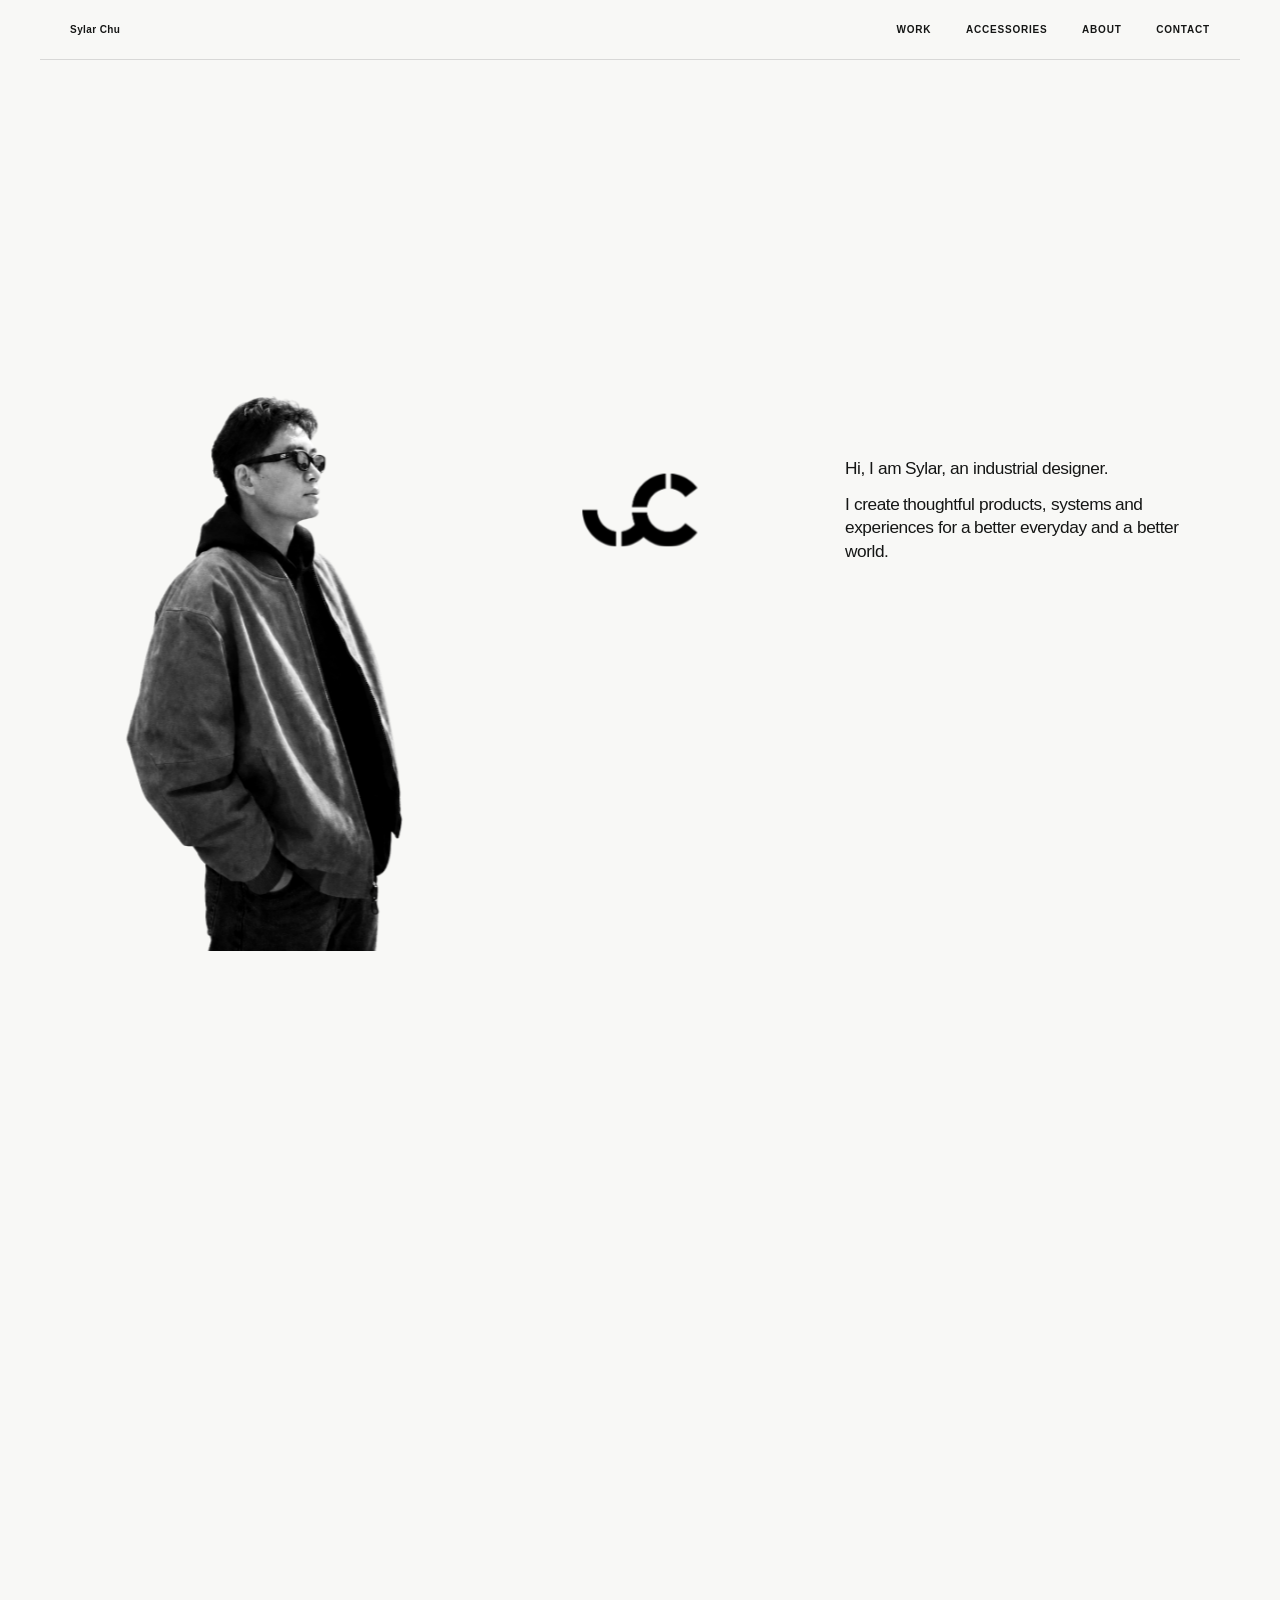
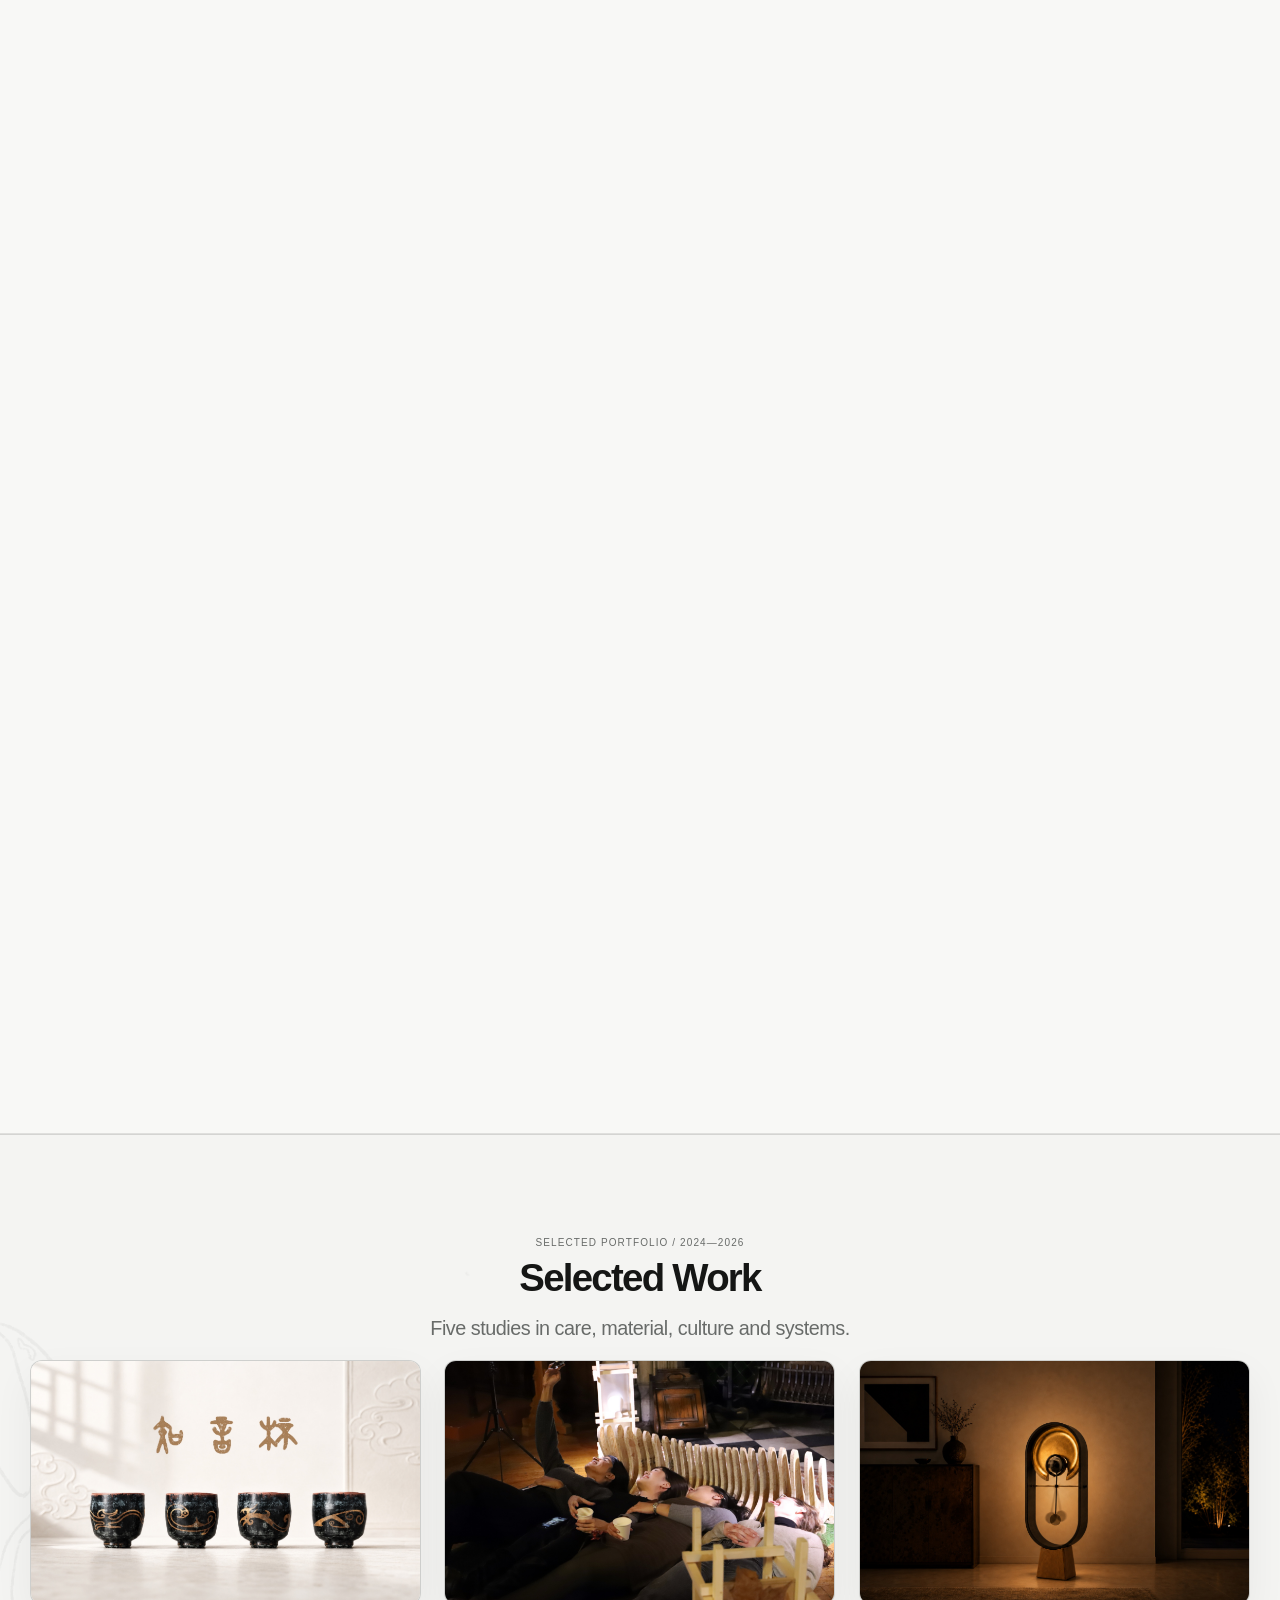
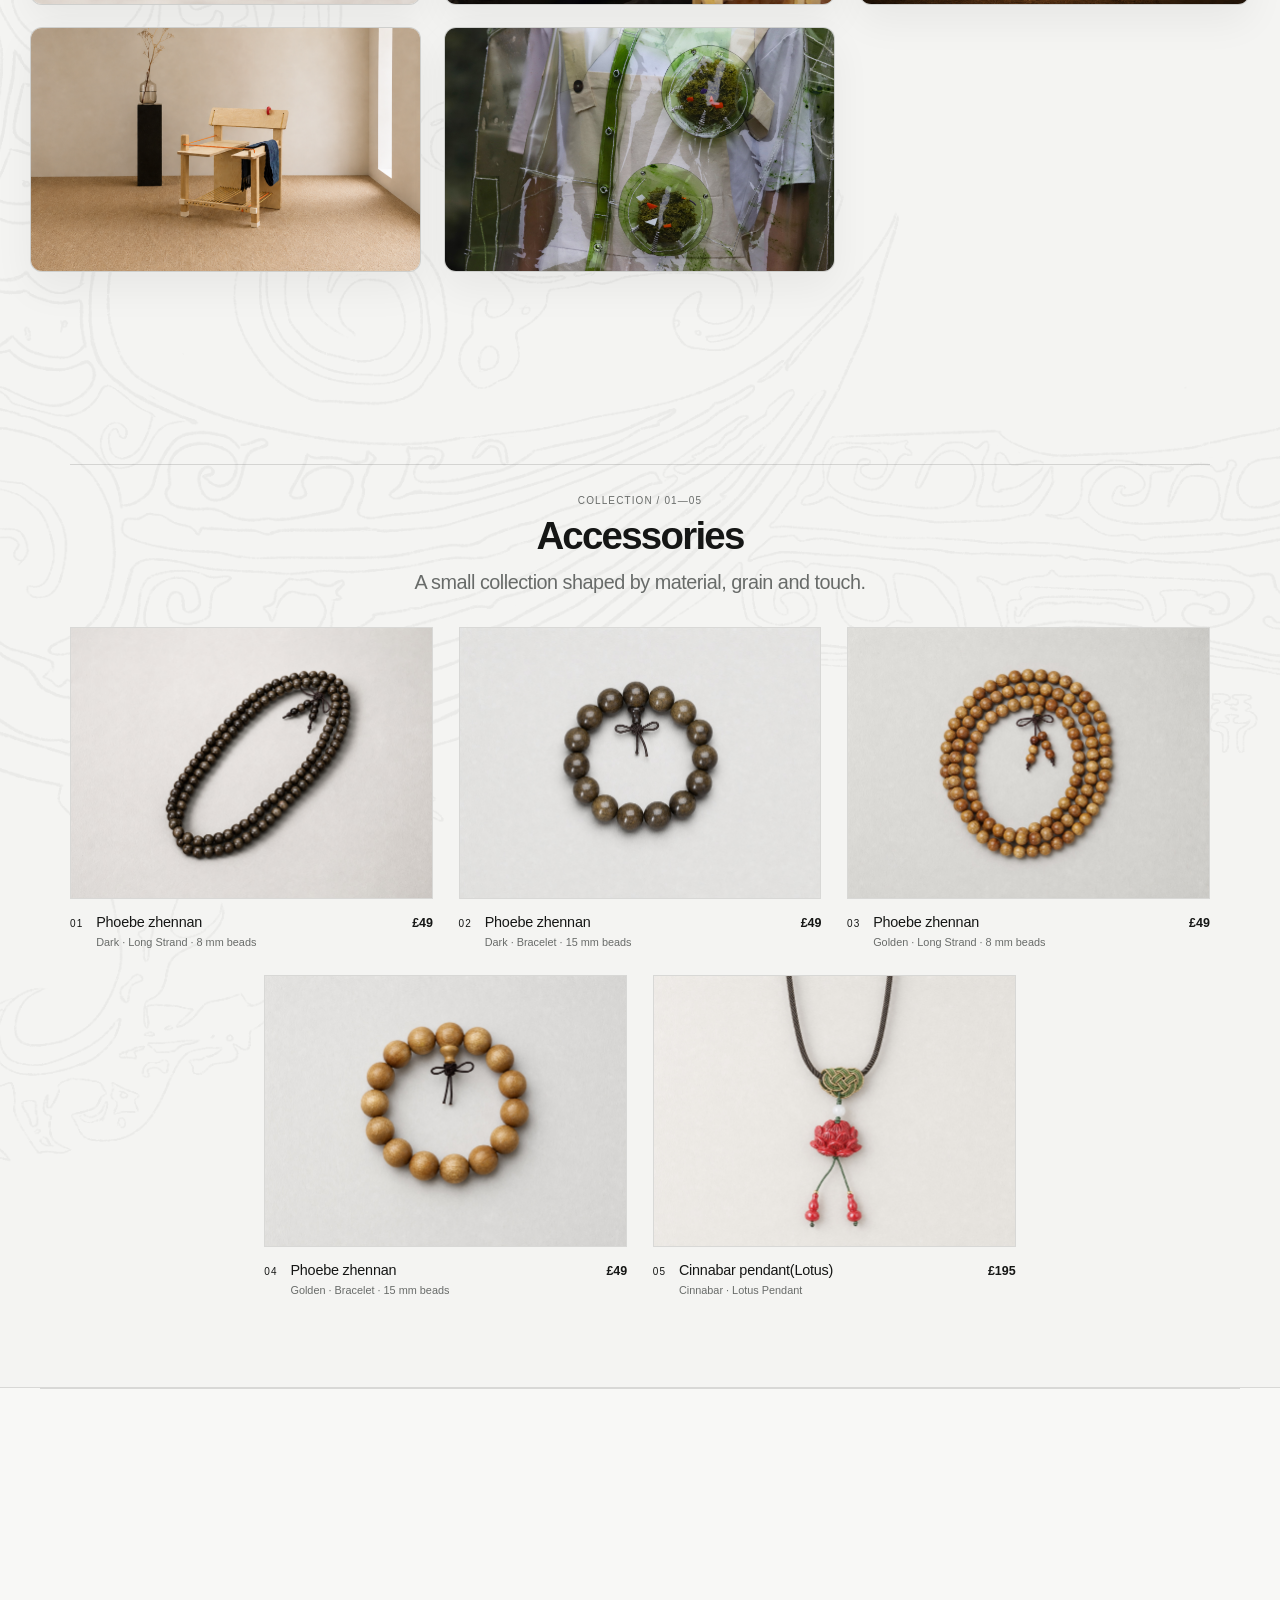
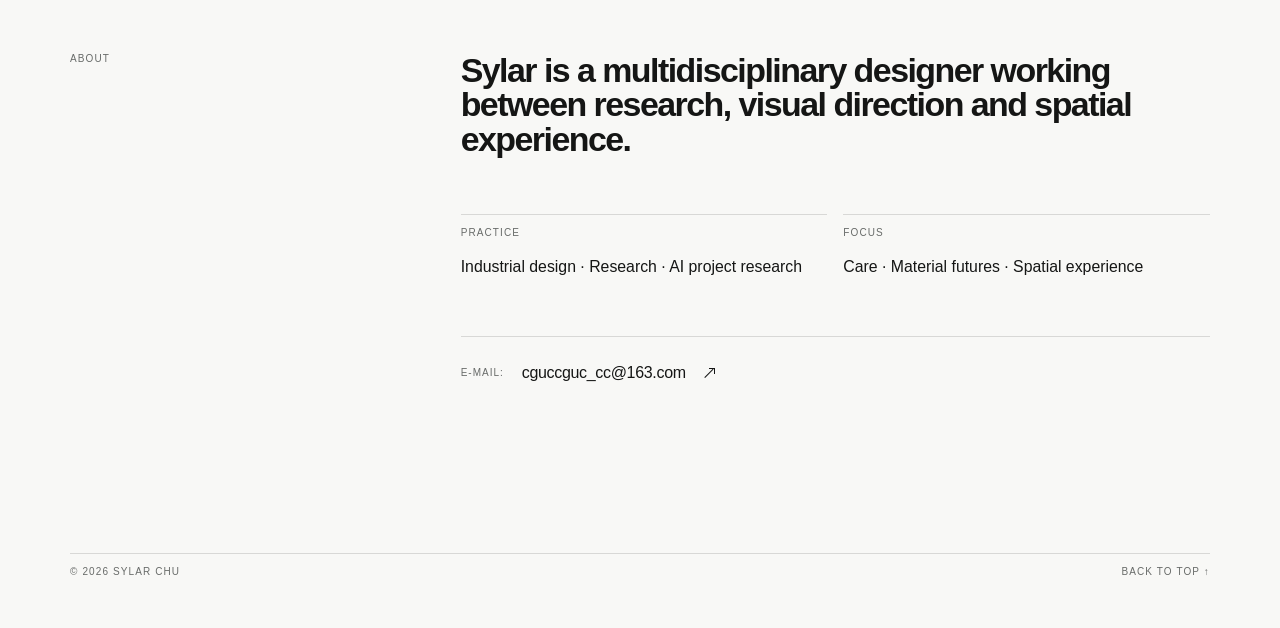
==== commit 5ccbfda1: "Add files via upload" ====
--- a/index.html
+++ b/index.html
@@ -1,2 +1,10 @@
 <!DOCTYPE html><html lang="en"><head><meta charSet="utf-8"/><meta name="viewport" content="width=device-width, initial-scale=1"/><link rel="preload" href="/chinese-linework-background.webp" as="image" fetchPriority="high"/><link rel="preload" as="image" href="/sylar-portrait-transparent-v1.png"/><link rel="preload" as="image" href="/sylar-logo-transparent.png"/><link rel="stylesheet" href="/assets/index-BrM2KB0w.css" data-rsc-css-href="/assets/index-BrM2KB0w.css" data-precedence="vite-rsc/importer-resources"/><link rel="stylesheet" href="/assets/ScrollExpandIntro-fhi0xoli.css" data-precedence="vite-rsc/client-reference"/><title>Sylar Chu — Industrial Designer</title><meta name="description" content="Thoughtful products, systems and experiences designed to improve everyday life and contribute to a better world."/><meta property="og:title" content="Sylar Chu — Designing better futures"/><meta property="og:description" content="Industrial design for a better everyday and a better world."/><meta property="og:type" content="website"/><meta property="og:image" content="https://sylarchu.com/og.png"/><meta property="og:image:width" content="1254"/><meta property="og:image:height" content="1254"/><meta property="og:image:alt" content="Sylar Chu monogram"/><meta name="twitter:card" content="summary_large_image"/><meta name="twitter:title" content="Sylar Chu — Designing better futures"/><meta name="twitter:description" content="Industrial design for a better everyday and a better world."/><meta name="twitter:image" content="https://sylarchu.com/og.png"/>
-</head><body><main id="top"><header class="site-header page-container"><a class="site-brand" href="/" aria-label="Sylar Chu — home">Sylar Chu</a><nav aria-label="Primary navigation"><a href="#work">Work</a><a href="#accessories">Accessories</a><a href="#about">About</a><a href="#contact">Contact</a></nav></header><section class="home-scroll-intro" aria-labelledby="home-scroll-intro-title"><h1 class="sr-only" id="home-scroll-intro-title">Sylar Chu — Industrial Designer</h1><div class="scroll-expand  home-scroll-intro__expand"><div class="scroll-expand__track"><div class="scroll-expand__stage"><div class="scroll-expand__frame"><img class="scroll-expand__media" src="/sylar-portrait-transparent-v1.png" alt="Black-and-white side portrait of Sylar Chu" draggable="false"/><div class="scroll-expand__overlay scroll-expand__overlay--visible"><div class="home-scroll-intro__layout"><div class="home-scroll-intro__logo-wrap"><img class="home-intro__logo home-intro__logo--animated" src="/sylar-logo-transparent.png" alt="Sylar Chu monogram" width="546" height="345" decoding="async"/></div></div></div></div><div class="scroll-expand__hint">Scroll to enter</div></div></div></div></section><div class="home-canvas"><img class="home-canvas__art" src="/chinese-linework-background.webp" alt="" width="2732" height="2048" fetchPriority="high" decoding="async"/><span id="work" class="section-snap-anchor" aria-hidden="true"></span><section class="project-showcase-section page-container" style="will-change:transform, opacity;opacity:0.32;transform:translateY(82px) scale(0.972)"><div class="project-showcase"><header class="showcase-heading project-showcase__heading"><div><p class="eyebrow muted">Selected portfolio / 2024—2026</p><h2 class="heading-lg">Selected Work</h2></div><p class="body-large muted">Five studies in care, material, culture and systems.</p></header><div class="project-showcase__rail"><a class="project-showcase__link" href="/work/soulmate-tea-cup" aria-label="Open Soulmate Tea Cup"><figure class="tilted-card"><div class="tilted-card__inner" style="transform:none"><img src="/project-covers/soulmate-tea-cup.jpg" alt="Soulmate Tea Cup project cover" class="tilted-card__image" style="object-position:center calc(50% + 0%);transform:translateZ(0) scale(1)" loading="lazy" decoding="async"/><div class="tilted-card__overlay"><div class="project-card__label"><p class="project-card__category">Product Design · Cultural Research</p><div class="project-card__footer"><span class="meta-text">01</span><h3>Soulmate Tea Cup</h3><span class="meta-text">2024</span></div></div></div></div></figure></a><a class="project-showcase__link" href="/work/a-pocket-of-healing" aria-label="Open A Pocket of Healing"><figure class="tilted-card"><div class="tilted-card__inner" style="transform:none"><img src="/project-covers/a-pocket-of-healing.jpg" alt="A Pocket of Healing project cover" class="tilted-card__image" style="object-position:center calc(50% + 0%);transform:translateZ(0) scale(1)" loading="lazy" decoding="async"/><div class="tilted-card__overlay"><div class="project-card__label"><p class="project-card__category">Industrial Design · Sensory Experience</p><div class="project-card__footer"><span class="meta-text">02</span><h3>A Pocket of Healing</h3><span class="meta-text">2025</span></div></div></div></div></figure></a><a class="project-showcase__link" href="/work/tidemark" aria-label="Open TIDEMARK"><figure class="tilted-card"><div class="tilted-card__inner" style="transform:none"><img src="/project-covers/tidemark.jpg" alt="TIDEMARK project cover" class="tilted-card__image" style="object-position:center calc(50% + -16%);transform:translateZ(0) scale(1)" loading="lazy" decoding="async"/><div class="tilted-card__overlay"><div class="project-card__label"><p class="project-card__category">Industrial Design · Everyday Ritual</p><div class="project-card__footer"><span class="meta-text">03</span><h3>TIDEMARK</h3><span class="meta-text">2026</span></div></div></div></div></figure></a><a class="project-showcase__link" href="/work/coat-chairer" aria-label="Open COAT‑CHAIRER"><figure class="tilted-card"><div class="tilted-card__inner" style="transform:none"><img src="/project-covers/coat-chairer-outpaint-v1.png" alt="COAT‑CHAIRER project cover" class="tilted-card__image" style="object-position:center calc(50% + 0%);transform:translateZ(0) scale(1)" loading="lazy" decoding="async"/><div class="tilted-card__overlay"><div class="project-card__label"><p class="project-card__category">Product Design · Social Interaction</p><div class="project-card__footer"><span class="meta-text">04</span><h3><span class="project-title-mark" aria-label="COAT-CHAIRER"><span aria-hidden="true">COAT</span><span class="project-title-mark__hyphen" aria-hidden="true"></span><span aria-hidden="true">CHAIRER</span></span></h3><span class="meta-text">2026</span></div></div></div></div></figure></a><a class="project-showcase__link" href="/work/mossuit-2030" aria-label="Open MOSSUIT 2030"><figure class="tilted-card"><div class="tilted-card__inner" style="transform:none"><img src="/project-covers/mossuit-2030.jpg" alt="MOSSUIT 2030 project cover" class="tilted-card__image" style="object-position:center calc(50% + 0%);transform:translateZ(0) scale(1)" loading="lazy" decoding="async"/><div class="tilted-card__overlay"><div class="project-card__label"><p class="project-card__category">Wearable Design · Speculative Research</p><div class="project-card__footer"><span class="meta-text">05</span><h3>MOSSUIT 2030</h3><span class="meta-text">2026</span></div></div></div></div></figure></a></div></div></section><span id="accessories" class="section-snap-anchor" aria-hidden="true"></span><section class="product-showcase-section page-container" style="will-change:transform, opacity;opacity:0.32;transform:translateY(82px) scale(0.972)"><div class="product-showcase"><header class="showcase-heading product-showcase__heading"><div><p class="eyebrow muted">Collection / 01—05</p><h2 class="heading-lg">Accessories</h2></div><p class="body-large muted">A small collection shaped by material, grain and touch.</p></header><div class="product-showcase__rail"><a class="product-card" href="/accessories/phoebe-zhennan-dark-strand" aria-label="Open Phoebe zhennan, Dark · Long Strand, 8 mm beads"><div class="product-card__image"><img src="/products/dark-long-necklace.jpg" alt="Phoebe zhennan — Dark · Long Strand" loading="lazy" decoding="async"/></div><div class="product-card__meta"><span class="meta-text">01</span><div><h3>Phoebe zhennan</h3><p class="product-card__variant">Dark · Long Strand<!-- --> · 8 mm beads</p></div><span class="product-card__price">£49</span></div></a><a class="product-card" href="/accessories/phoebe-zhennan-dark-bracelet" aria-label="Open Phoebe zhennan, Dark · Bracelet, 15 mm beads"><div class="product-card__image"><img src="/products/dark-large-bead-bracelet.jpg" alt="Phoebe zhennan — Dark · Bracelet" loading="lazy" decoding="async"/></div><div class="product-card__meta"><span class="meta-text">02</span><div><h3>Phoebe zhennan</h3><p class="product-card__variant">Dark · Bracelet<!-- --> · 15 mm beads</p></div><span class="product-card__price">£49</span></div></a><a class="product-card" href="/accessories/phoebe-zhennan-golden-strand" aria-label="Open Phoebe zhennan, Golden · Long Strand, 8 mm beads"><div class="product-card__image"><img src="/products/golden-multi-loop-necklace.jpg" alt="Phoebe zhennan — Golden · Long Strand" loading="lazy" decoding="async"/></div><div class="product-card__meta"><span class="meta-text">03</span><div><h3>Phoebe zhennan</h3><p class="product-card__variant">Golden · Long Strand<!-- --> · 8 mm beads</p></div><span class="product-card__price">£49</span></div></a><a class="product-card" href="/accessories/phoebe-zhennan-golden-bracelet" aria-label="Open Phoebe zhennan, Golden · Bracelet, 15 mm beads"><div class="product-card__image"><img src="/products/golden-large-bead-bracelet.jpg" alt="Phoebe zhennan — Golden · Bracelet" loading="lazy" decoding="async"/></div><div class="product-card__meta"><span class="meta-text">04</span><div><h3>Phoebe zhennan</h3><p class="product-card__variant">Golden · Bracelet<!-- --> · 15 mm beads</p></div><span class="product-card__price">£49</span></div></a><a class="product-card" href="/accessories/cinnabar-lotus-pendant" aria-label="Open Cinnabar pendant(Lotus), Cinnabar · Lotus Pendant"><div class="product-card__image"><img src="/products/cinnabar-lotus-pendant.jpg" alt="Cinnabar pendant(Lotus) — Cinnabar · Lotus Pendant" loading="lazy" decoding="async"/></div><div class="product-card__meta"><span class="meta-text">05</span><div><h3>Cinnabar pendant(Lotus)</h3><p class="product-card__variant">Cinnabar · Lotus Pendant</p></div><span class="product-card__price">£195</span></div></a></div></div></section></div><span id="about" class="section-snap-anchor" aria-hidden="true"></span><section class="framer-about page-container" style="will-change:transform, opacity;opacity:0.32;transform:translateY(82px) scale(0.972)"><p class="eyebrow muted">About</p><div class="framer-about__content"><p class="framer-about__copy heading-lg">Sylar is a multidisciplinary designer working between research, visual direction and spatial experience.</p><dl class="framer-about__details"><div><dt>Practice</dt><dd>Industrial design · Research · AI project research</dd></div><div><dt>Focus</dt><dd>Care · Material futures · Spatial experience</dd></div></dl><div class="framer-about__contact" id="contact"><a class="site-footer__email" href="mailto:cguccguc_cc@163.com"><span class="site-footer__label">E-mail:</span><span class="site-footer__address">cguccguc_cc@163.com</span><span class="site-footer__arrow diagonal-arrow" aria-hidden="true"></span></a></div></div><div class="site-footer__meta meta-text muted"><span>© <!-- -->2026<!-- --> <!-- -->Sylar Chu</span><a href="#top">Back to top ↑</a></div></section></main><script src="/static-interactions.js" defer data-static-interaction></script></body></html>+<style data-static-intro-guard>
+        .home-scroll-intro__expand .scroll-expand__media { opacity: 0; }
+      </style>
+      <script data-static-interaction>
+        if (!location.hash || location.hash === "#top") {
+          if ("scrollRestoration" in history) history.scrollRestoration = "manual";
+          scrollTo(0, 0);
+        }
+      </script></head><body><main id="top"><header class="site-header page-container"><a class="site-brand" href="/" aria-label="Sylar Chu — home">Sylar Chu</a><nav aria-label="Primary navigation"><a href="#work">Work</a><a href="#accessories">Accessories</a><a href="#about">About</a><a href="#contact">Contact</a></nav></header><section class="home-scroll-intro" aria-labelledby="home-scroll-intro-title"><h1 class="sr-only" id="home-scroll-intro-title">Sylar Chu — Industrial Designer</h1><div class="scroll-expand  home-scroll-intro__expand"><div class="scroll-expand__track"><div class="scroll-expand__stage"><div class="scroll-expand__frame"><img class="scroll-expand__media" src="/sylar-portrait-transparent-v1.png" alt="Black-and-white side portrait of Sylar Chu" draggable="false"/><div class="scroll-expand__overlay scroll-expand__overlay--visible"><div class="home-scroll-intro__layout"><div class="home-scroll-intro__logo-wrap"><img class="home-intro__logo home-intro__logo--animated" src="/sylar-logo-transparent.png" alt="Sylar Chu monogram" width="546" height="345" decoding="async"/></div></div></div></div><div class="scroll-expand__hint">Scroll to enter</div></div></div></div></section><div class="home-canvas"><img class="home-canvas__art" src="/chinese-linework-background.webp" alt="" width="2732" height="2048" fetchPriority="high" decoding="async"/><span id="work" class="section-snap-anchor" aria-hidden="true"></span><section class="project-showcase-section page-container" style="will-change:transform, opacity;opacity:0.32;transform:translateY(82px) scale(0.972)"><div class="project-showcase"><header class="showcase-heading project-showcase__heading"><div><p class="eyebrow muted">Selected portfolio / 2024—2026</p><h2 class="heading-lg">Selected Work</h2></div><p class="body-large muted">Five studies in care, material, culture and systems.</p></header><div class="project-showcase__rail"><a class="project-showcase__link" href="/work/soulmate-tea-cup" aria-label="Open Soulmate Tea Cup"><figure class="tilted-card"><div class="tilted-card__inner" style="transform:none"><img src="/project-covers/soulmate-tea-cup.jpg" alt="Soulmate Tea Cup project cover" class="tilted-card__image" style="object-position:center calc(50% + 0%);transform:translateZ(0) scale(1)" loading="lazy" decoding="async"/><div class="tilted-card__overlay"><div class="project-card__label"><p class="project-card__category">Product Design · Cultural Research</p><div class="project-card__footer"><span class="meta-text">01</span><h3>Soulmate Tea Cup</h3><span class="meta-text">2024</span></div></div></div></div></figure></a><a class="project-showcase__link" href="/work/a-pocket-of-healing" aria-label="Open A Pocket of Healing"><figure class="tilted-card"><div class="tilted-card__inner" style="transform:none"><img src="/project-covers/a-pocket-of-healing.jpg" alt="A Pocket of Healing project cover" class="tilted-card__image" style="object-position:center calc(50% + 0%);transform:translateZ(0) scale(1)" loading="lazy" decoding="async"/><div class="tilted-card__overlay"><div class="project-card__label"><p class="project-card__category">Industrial Design · Sensory Experience</p><div class="project-card__footer"><span class="meta-text">02</span><h3>A Pocket of Healing</h3><span class="meta-text">2025</span></div></div></div></div></figure></a><a class="project-showcase__link" href="/work/tidemark" aria-label="Open TIDEMARK"><figure class="tilted-card"><div class="tilted-card__inner" style="transform:none"><img src="/project-covers/tidemark.jpg" alt="TIDEMARK project cover" class="tilted-card__image" style="object-position:center calc(50% + -16%);transform:translateZ(0) scale(1)" loading="lazy" decoding="async"/><div class="tilted-card__overlay"><div class="project-card__label"><p class="project-card__category">Industrial Design · Everyday Ritual</p><div class="project-card__footer"><span class="meta-text">03</span><h3>TIDEMARK</h3><span class="meta-text">2026</span></div></div></div></div></figure></a><a class="project-showcase__link" href="/work/coat-chairer" aria-label="Open COAT‑CHAIRER"><figure class="tilted-card"><div class="tilted-card__inner" style="transform:none"><img src="/project-covers/coat-chairer-outpaint-v1.png" alt="COAT‑CHAIRER project cover" class="tilted-card__image" style="object-position:center calc(50% + 0%);transform:translateZ(0) scale(1)" loading="lazy" decoding="async"/><div class="tilted-card__overlay"><div class="project-card__label"><p class="project-card__category">Product Design · Social Interaction</p><div class="project-card__footer"><span class="meta-text">04</span><h3><span class="project-title-mark" aria-label="COAT-CHAIRER"><span aria-hidden="true">COAT</span><span class="project-title-mark__hyphen" aria-hidden="true"></span><span aria-hidden="true">CHAIRER</span></span></h3><span class="meta-text">2026</span></div></div></div></div></figure></a><a class="project-showcase__link" href="/work/mossuit-2030" aria-label="Open MOSSUIT 2030"><figure class="tilted-card"><div class="tilted-card__inner" style="transform:none"><img src="/project-covers/mossuit-2030.jpg" alt="MOSSUIT 2030 project cover" class="tilted-card__image" style="object-position:center calc(50% + 0%);transform:translateZ(0) scale(1)" loading="lazy" decoding="async"/><div class="tilted-card__overlay"><div class="project-card__label"><p class="project-card__category">Wearable Design · Speculative Research</p><div class="project-card__footer"><span class="meta-text">05</span><h3>MOSSUIT 2030</h3><span class="meta-text">2026</span></div></div></div></div></figure></a></div></div></section><span id="accessories" class="section-snap-anchor" aria-hidden="true"></span><section class="product-showcase-section page-container" style="will-change:transform, opacity;opacity:0.32;transform:translateY(82px) scale(0.972)"><div class="product-showcase"><header class="showcase-heading product-showcase__heading"><div><p class="eyebrow muted">Collection / 01—05</p><h2 class="heading-lg">Accessories</h2></div><p class="body-large muted">A small collection shaped by material, grain and touch.</p></header><div class="product-showcase__rail"><a class="product-card" href="/accessories/phoebe-zhennan-dark-strand" aria-label="Open Phoebe zhennan, Dark · Long Strand, 8 mm beads"><div class="product-card__image"><img src="/products/dark-long-necklace.jpg" alt="Phoebe zhennan — Dark · Long Strand" loading="lazy" decoding="async"/></div><div class="product-card__meta"><span class="meta-text">01</span><div><h3>Phoebe zhennan</h3><p class="product-card__variant">Dark · Long Strand<!-- --> · 8 mm beads</p></div><span class="product-card__price">£49</span></div></a><a class="product-card" href="/accessories/phoebe-zhennan-dark-bracelet" aria-label="Open Phoebe zhennan, Dark · Bracelet, 15 mm beads"><div class="product-card__image"><img src="/products/dark-large-bead-bracelet.jpg" alt="Phoebe zhennan — Dark · Bracelet" loading="lazy" decoding="async"/></div><div class="product-card__meta"><span class="meta-text">02</span><div><h3>Phoebe zhennan</h3><p class="product-card__variant">Dark · Bracelet<!-- --> · 15 mm beads</p></div><span class="product-card__price">£49</span></div></a><a class="product-card" href="/accessories/phoebe-zhennan-golden-strand" aria-label="Open Phoebe zhennan, Golden · Long Strand, 8 mm beads"><div class="product-card__image"><img src="/products/golden-multi-loop-necklace.jpg" alt="Phoebe zhennan — Golden · Long Strand" loading="lazy" decoding="async"/></div><div class="product-card__meta"><span class="meta-text">03</span><div><h3>Phoebe zhennan</h3><p class="product-card__variant">Golden · Long Strand<!-- --> · 8 mm beads</p></div><span class="product-card__price">£49</span></div></a><a class="product-card" href="/accessories/phoebe-zhennan-golden-bracelet" aria-label="Open Phoebe zhennan, Golden · Bracelet, 15 mm beads"><div class="product-card__image"><img src="/products/golden-large-bead-bracelet.jpg" alt="Phoebe zhennan — Golden · Bracelet" loading="lazy" decoding="async"/></div><div class="product-card__meta"><span class="meta-text">04</span><div><h3>Phoebe zhennan</h3><p class="product-card__variant">Golden · Bracelet<!-- --> · 15 mm beads</p></div><span class="product-card__price">£49</span></div></a><a class="product-card" href="/accessories/cinnabar-lotus-pendant" aria-label="Open Cinnabar pendant(Lotus), Cinnabar · Lotus Pendant"><div class="product-card__image"><img src="/products/cinnabar-lotus-pendant.jpg" alt="Cinnabar pendant(Lotus) — Cinnabar · Lotus Pendant" loading="lazy" decoding="async"/></div><div class="product-card__meta"><span class="meta-text">05</span><div><h3>Cinnabar pendant(Lotus)</h3><p class="product-card__variant">Cinnabar · Lotus Pendant</p></div><span class="product-card__price">£195</span></div></a></div></div></section></div><span id="about" class="section-snap-anchor" aria-hidden="true"></span><section class="framer-about page-container" style="will-change:transform, opacity;opacity:0.32;transform:translateY(82px) scale(0.972)"><p class="eyebrow muted">About</p><div class="framer-about__content"><p class="framer-about__copy heading-lg">Sylar is a multidisciplinary designer working between research, visual direction and spatial experience.</p><dl class="framer-about__details"><div><dt>Practice</dt><dd>Industrial design · Research · AI project research</dd></div><div><dt>Focus</dt><dd>Care · Material futures · Spatial experience</dd></div></dl><div class="framer-about__contact" id="contact"><a class="site-footer__email" href="mailto:cguccguc_cc@163.com"><span class="site-footer__label">E-mail:</span><span class="site-footer__address">cguccguc_cc@163.com</span><span class="site-footer__arrow diagonal-arrow" aria-hidden="true"></span></a></div></div><div class="site-footer__meta meta-text muted"><span>© <!-- -->2026<!-- --> <!-- -->Sylar Chu</span><a href="#top">Back to top ↑</a></div></section></main><script src="/static-interactions.js?v=20260810-3" defer data-static-interaction></script></body></html>
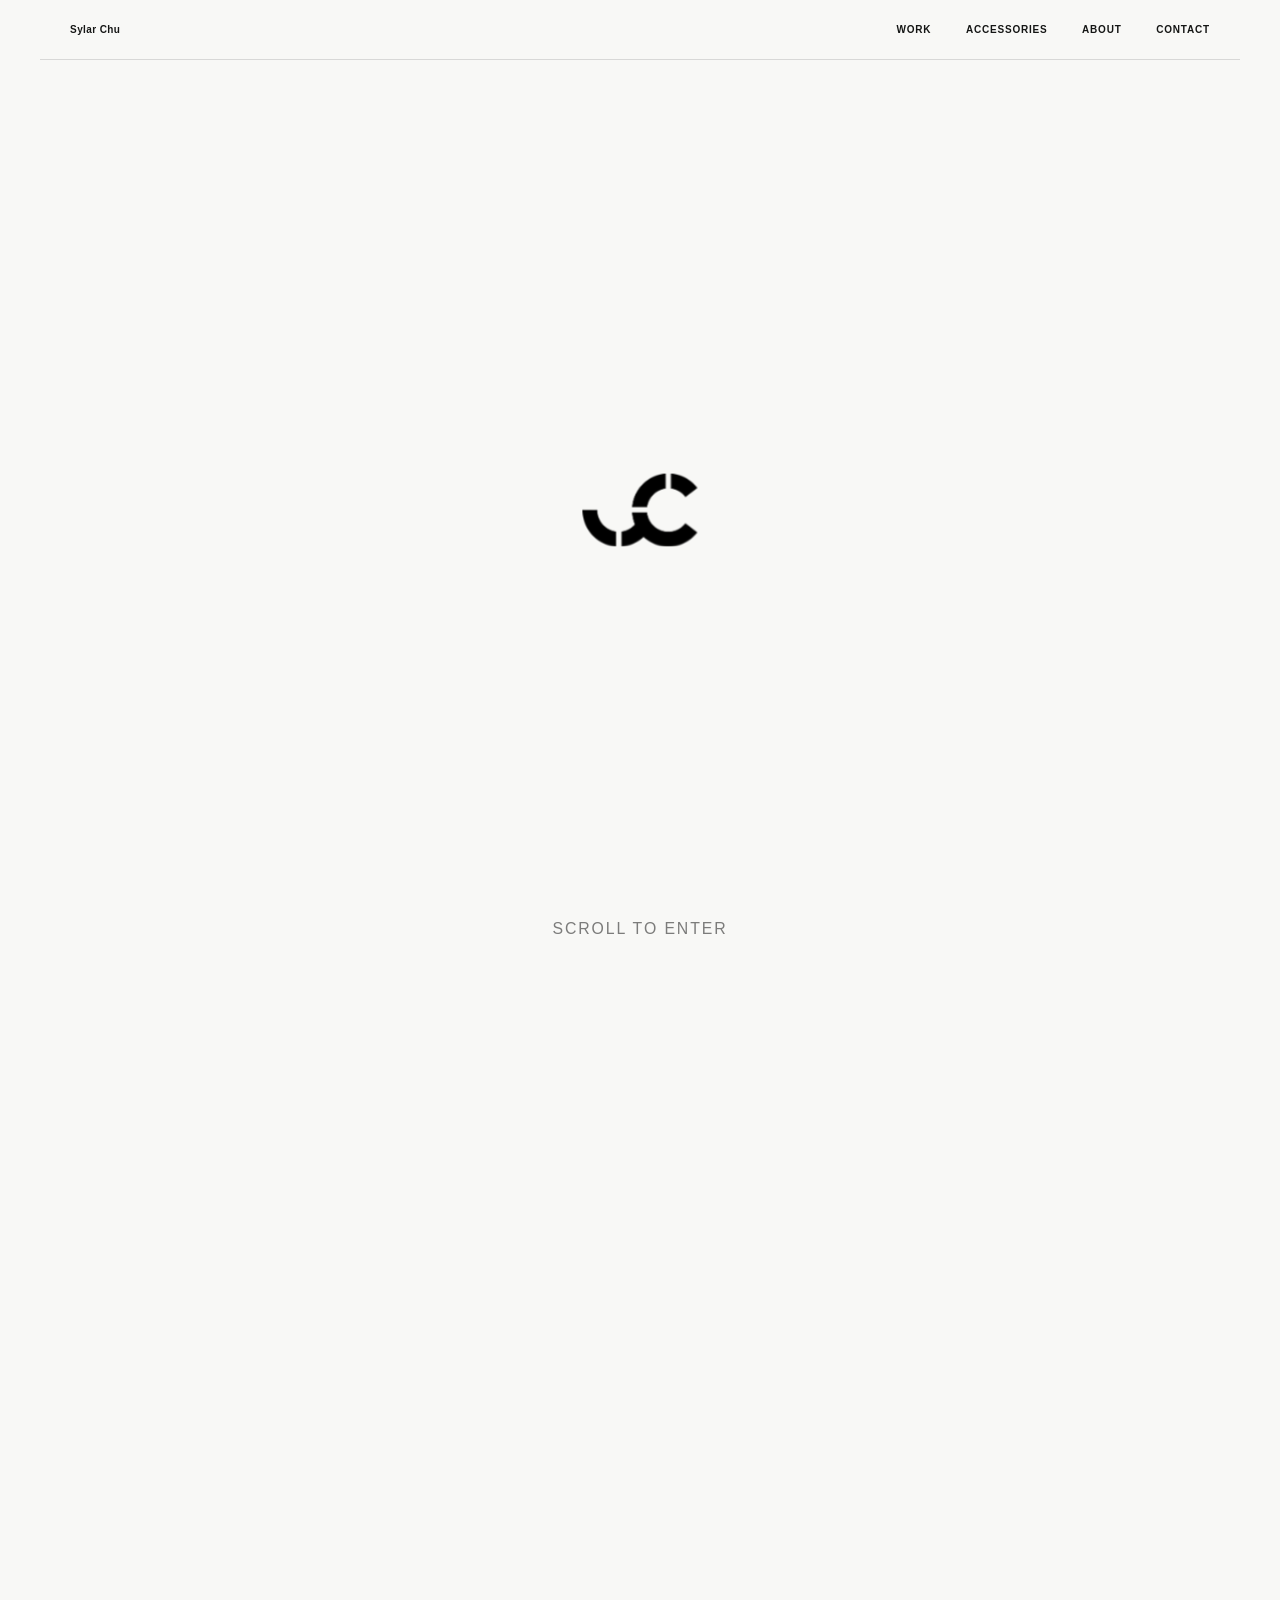
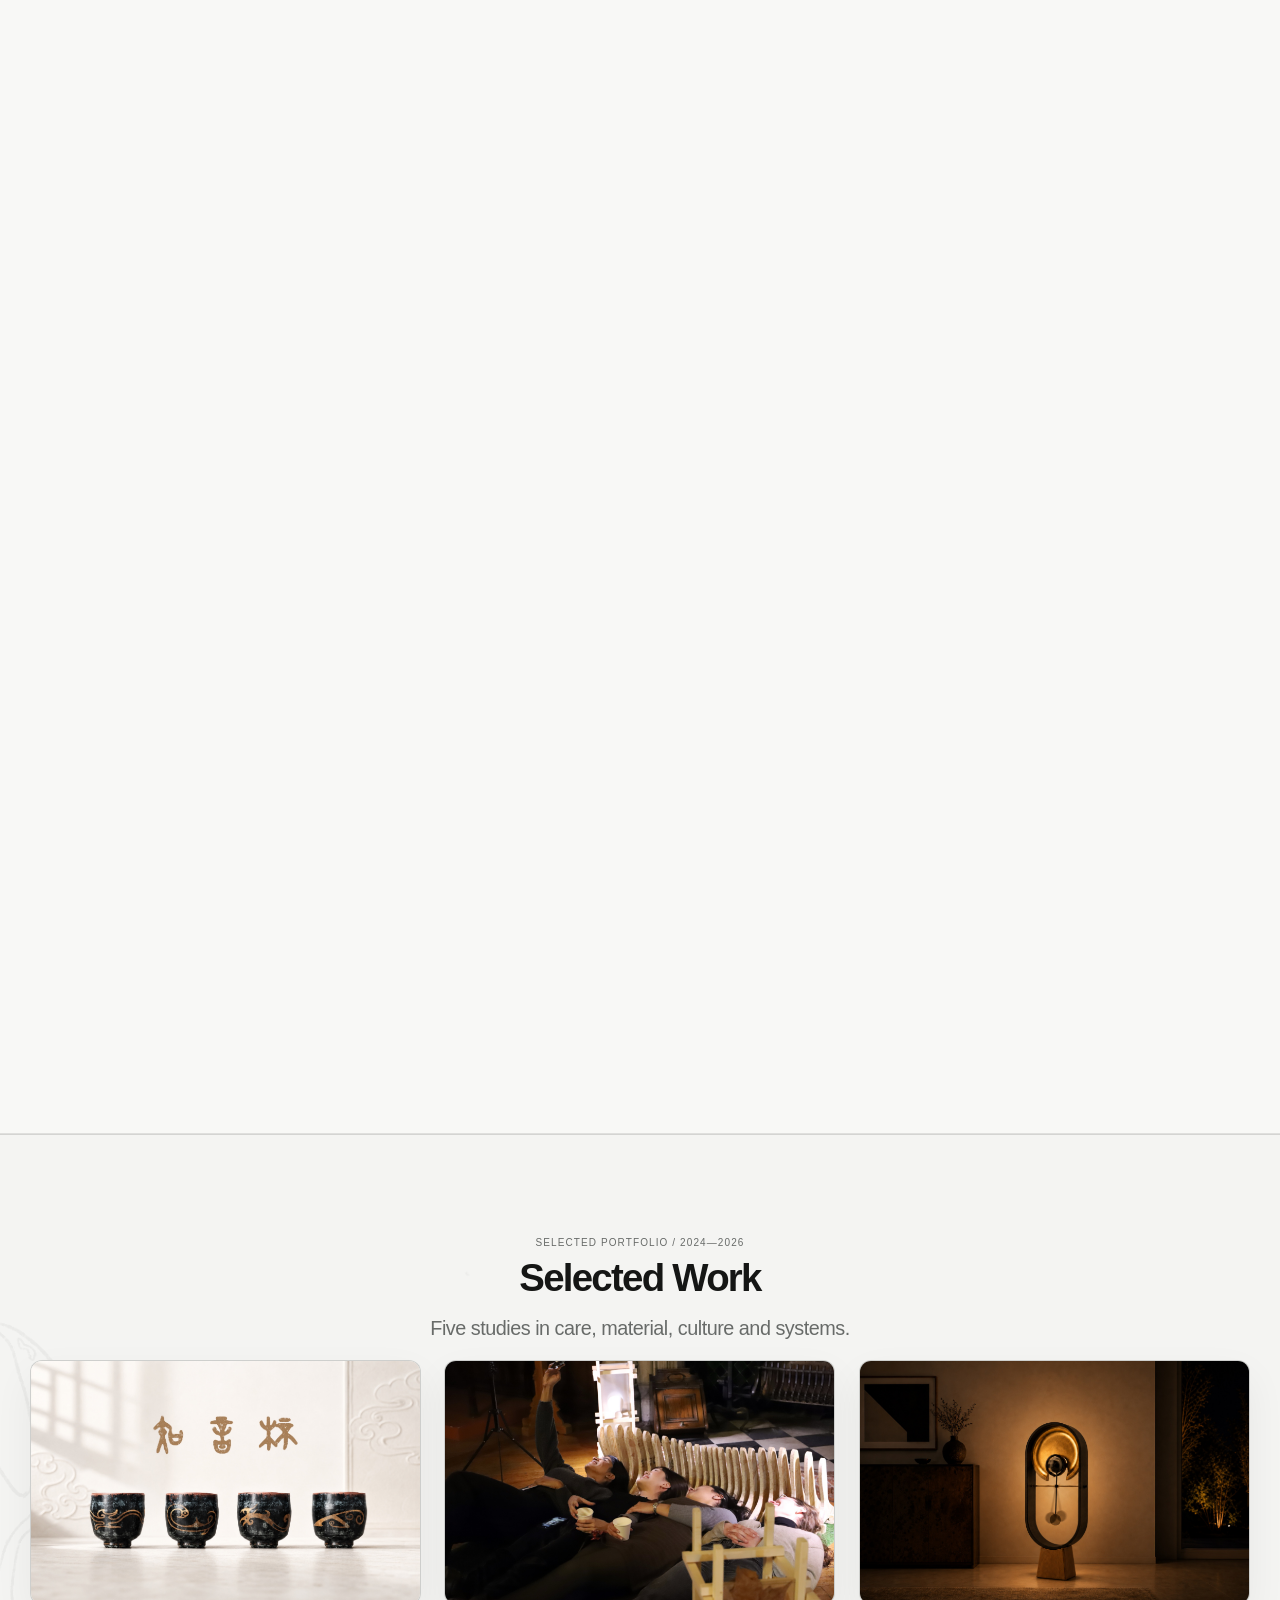
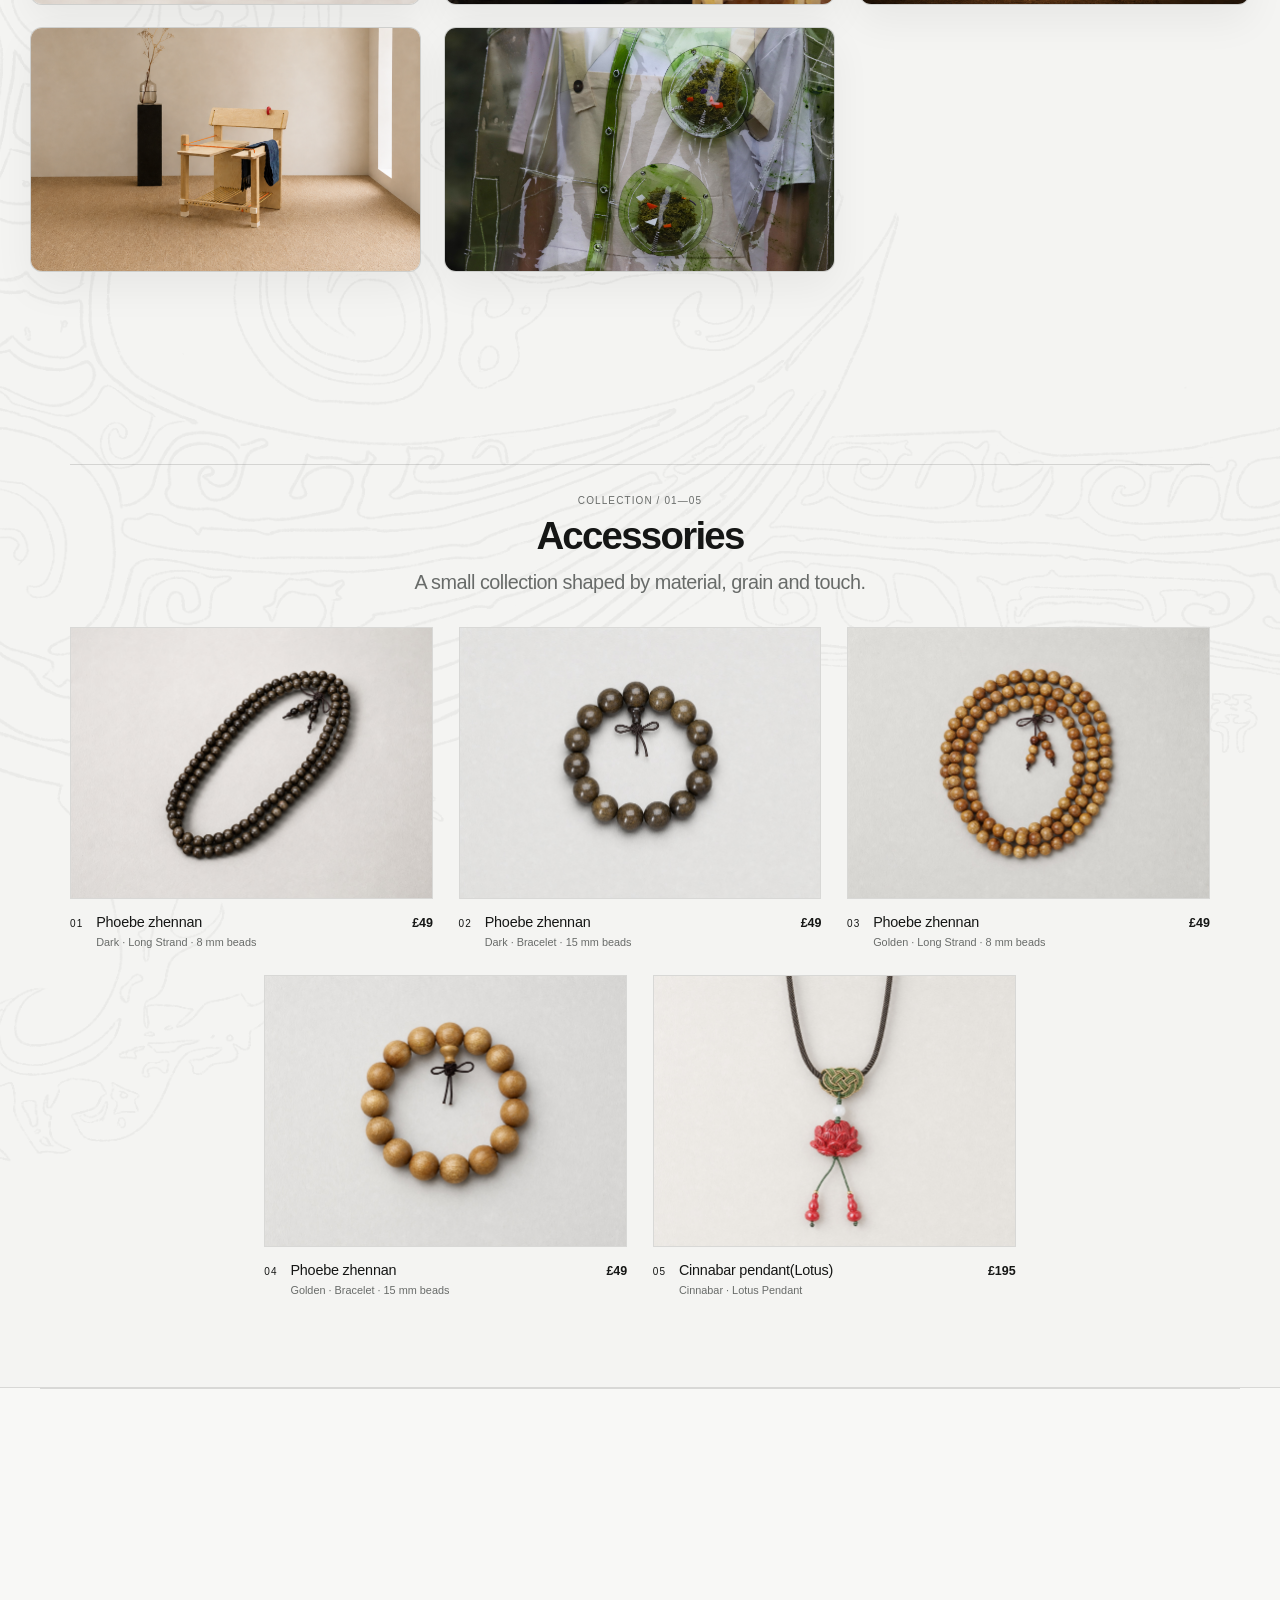
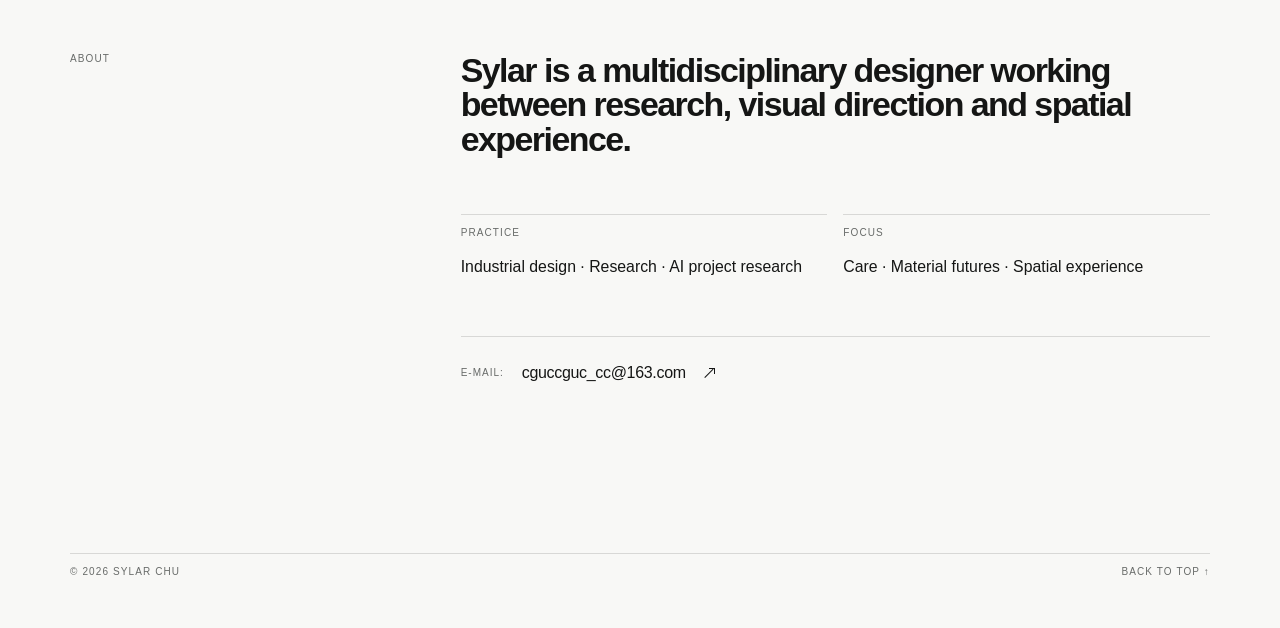
==== commit 44bc984c: "Add files via upload" ====
--- a/index.html
+++ b/index.html
@@ -7,4 +7,4 @@
           if ("scrollRestoration" in history) history.scrollRestoration = "manual";
           scrollTo(0, 0);
         }
-      </script></head><body><main id="top"><header class="site-header page-container"><a class="site-brand" href="/" aria-label="Sylar Chu — home">Sylar Chu</a><nav aria-label="Primary navigation"><a href="#work">Work</a><a href="#accessories">Accessories</a><a href="#about">About</a><a href="#contact">Contact</a></nav></header><section class="home-scroll-intro" aria-labelledby="home-scroll-intro-title"><h1 class="sr-only" id="home-scroll-intro-title">Sylar Chu — Industrial Designer</h1><div class="scroll-expand  home-scroll-intro__expand"><div class="scroll-expand__track"><div class="scroll-expand__stage"><div class="scroll-expand__frame"><img class="scroll-expand__media" src="/sylar-portrait-transparent-v1.png" alt="Black-and-white side portrait of Sylar Chu" draggable="false"/><div class="scroll-expand__overlay scroll-expand__overlay--visible"><div class="home-scroll-intro__layout"><div class="home-scroll-intro__logo-wrap"><img class="home-intro__logo home-intro__logo--animated" src="/sylar-logo-transparent.png" alt="Sylar Chu monogram" width="546" height="345" decoding="async"/></div></div></div></div><div class="scroll-expand__hint">Scroll to enter</div></div></div></div></section><div class="home-canvas"><img class="home-canvas__art" src="/chinese-linework-background.webp" alt="" width="2732" height="2048" fetchPriority="high" decoding="async"/><span id="work" class="section-snap-anchor" aria-hidden="true"></span><section class="project-showcase-section page-container" style="will-change:transform, opacity;opacity:0.32;transform:translateY(82px) scale(0.972)"><div class="project-showcase"><header class="showcase-heading project-showcase__heading"><div><p class="eyebrow muted">Selected portfolio / 2024—2026</p><h2 class="heading-lg">Selected Work</h2></div><p class="body-large muted">Five studies in care, material, culture and systems.</p></header><div class="project-showcase__rail"><a class="project-showcase__link" href="/work/soulmate-tea-cup" aria-label="Open Soulmate Tea Cup"><figure class="tilted-card"><div class="tilted-card__inner" style="transform:none"><img src="/project-covers/soulmate-tea-cup.jpg" alt="Soulmate Tea Cup project cover" class="tilted-card__image" style="object-position:center calc(50% + 0%);transform:translateZ(0) scale(1)" loading="lazy" decoding="async"/><div class="tilted-card__overlay"><div class="project-card__label"><p class="project-card__category">Product Design · Cultural Research</p><div class="project-card__footer"><span class="meta-text">01</span><h3>Soulmate Tea Cup</h3><span class="meta-text">2024</span></div></div></div></div></figure></a><a class="project-showcase__link" href="/work/a-pocket-of-healing" aria-label="Open A Pocket of Healing"><figure class="tilted-card"><div class="tilted-card__inner" style="transform:none"><img src="/project-covers/a-pocket-of-healing.jpg" alt="A Pocket of Healing project cover" class="tilted-card__image" style="object-position:center calc(50% + 0%);transform:translateZ(0) scale(1)" loading="lazy" decoding="async"/><div class="tilted-card__overlay"><div class="project-card__label"><p class="project-card__category">Industrial Design · Sensory Experience</p><div class="project-card__footer"><span class="meta-text">02</span><h3>A Pocket of Healing</h3><span class="meta-text">2025</span></div></div></div></div></figure></a><a class="project-showcase__link" href="/work/tidemark" aria-label="Open TIDEMARK"><figure class="tilted-card"><div class="tilted-card__inner" style="transform:none"><img src="/project-covers/tidemark.jpg" alt="TIDEMARK project cover" class="tilted-card__image" style="object-position:center calc(50% + -16%);transform:translateZ(0) scale(1)" loading="lazy" decoding="async"/><div class="tilted-card__overlay"><div class="project-card__label"><p class="project-card__category">Industrial Design · Everyday Ritual</p><div class="project-card__footer"><span class="meta-text">03</span><h3>TIDEMARK</h3><span class="meta-text">2026</span></div></div></div></div></figure></a><a class="project-showcase__link" href="/work/coat-chairer" aria-label="Open COAT‑CHAIRER"><figure class="tilted-card"><div class="tilted-card__inner" style="transform:none"><img src="/project-covers/coat-chairer-outpaint-v1.png" alt="COAT‑CHAIRER project cover" class="tilted-card__image" style="object-position:center calc(50% + 0%);transform:translateZ(0) scale(1)" loading="lazy" decoding="async"/><div class="tilted-card__overlay"><div class="project-card__label"><p class="project-card__category">Product Design · Social Interaction</p><div class="project-card__footer"><span class="meta-text">04</span><h3><span class="project-title-mark" aria-label="COAT-CHAIRER"><span aria-hidden="true">COAT</span><span class="project-title-mark__hyphen" aria-hidden="true"></span><span aria-hidden="true">CHAIRER</span></span></h3><span class="meta-text">2026</span></div></div></div></div></figure></a><a class="project-showcase__link" href="/work/mossuit-2030" aria-label="Open MOSSUIT 2030"><figure class="tilted-card"><div class="tilted-card__inner" style="transform:none"><img src="/project-covers/mossuit-2030.jpg" alt="MOSSUIT 2030 project cover" class="tilted-card__image" style="object-position:center calc(50% + 0%);transform:translateZ(0) scale(1)" loading="lazy" decoding="async"/><div class="tilted-card__overlay"><div class="project-card__label"><p class="project-card__category">Wearable Design · Speculative Research</p><div class="project-card__footer"><span class="meta-text">05</span><h3>MOSSUIT 2030</h3><span class="meta-text">2026</span></div></div></div></div></figure></a></div></div></section><span id="accessories" class="section-snap-anchor" aria-hidden="true"></span><section class="product-showcase-section page-container" style="will-change:transform, opacity;opacity:0.32;transform:translateY(82px) scale(0.972)"><div class="product-showcase"><header class="showcase-heading product-showcase__heading"><div><p class="eyebrow muted">Collection / 01—05</p><h2 class="heading-lg">Accessories</h2></div><p class="body-large muted">A small collection shaped by material, grain and touch.</p></header><div class="product-showcase__rail"><a class="product-card" href="/accessories/phoebe-zhennan-dark-strand" aria-label="Open Phoebe zhennan, Dark · Long Strand, 8 mm beads"><div class="product-card__image"><img src="/products/dark-long-necklace.jpg" alt="Phoebe zhennan — Dark · Long Strand" loading="lazy" decoding="async"/></div><div class="product-card__meta"><span class="meta-text">01</span><div><h3>Phoebe zhennan</h3><p class="product-card__variant">Dark · Long Strand<!-- --> · 8 mm beads</p></div><span class="product-card__price">£49</span></div></a><a class="product-card" href="/accessories/phoebe-zhennan-dark-bracelet" aria-label="Open Phoebe zhennan, Dark · Bracelet, 15 mm beads"><div class="product-card__image"><img src="/products/dark-large-bead-bracelet.jpg" alt="Phoebe zhennan — Dark · Bracelet" loading="lazy" decoding="async"/></div><div class="product-card__meta"><span class="meta-text">02</span><div><h3>Phoebe zhennan</h3><p class="product-card__variant">Dark · Bracelet<!-- --> · 15 mm beads</p></div><span class="product-card__price">£49</span></div></a><a class="product-card" href="/accessories/phoebe-zhennan-golden-strand" aria-label="Open Phoebe zhennan, Golden · Long Strand, 8 mm beads"><div class="product-card__image"><img src="/products/golden-multi-loop-necklace.jpg" alt="Phoebe zhennan — Golden · Long Strand" loading="lazy" decoding="async"/></div><div class="product-card__meta"><span class="meta-text">03</span><div><h3>Phoebe zhennan</h3><p class="product-card__variant">Golden · Long Strand<!-- --> · 8 mm beads</p></div><span class="product-card__price">£49</span></div></a><a class="product-card" href="/accessories/phoebe-zhennan-golden-bracelet" aria-label="Open Phoebe zhennan, Golden · Bracelet, 15 mm beads"><div class="product-card__image"><img src="/products/golden-large-bead-bracelet.jpg" alt="Phoebe zhennan — Golden · Bracelet" loading="lazy" decoding="async"/></div><div class="product-card__meta"><span class="meta-text">04</span><div><h3>Phoebe zhennan</h3><p class="product-card__variant">Golden · Bracelet<!-- --> · 15 mm beads</p></div><span class="product-card__price">£49</span></div></a><a class="product-card" href="/accessories/cinnabar-lotus-pendant" aria-label="Open Cinnabar pendant(Lotus), Cinnabar · Lotus Pendant"><div class="product-card__image"><img src="/products/cinnabar-lotus-pendant.jpg" alt="Cinnabar pendant(Lotus) — Cinnabar · Lotus Pendant" loading="lazy" decoding="async"/></div><div class="product-card__meta"><span class="meta-text">05</span><div><h3>Cinnabar pendant(Lotus)</h3><p class="product-card__variant">Cinnabar · Lotus Pendant</p></div><span class="product-card__price">£195</span></div></a></div></div></section></div><span id="about" class="section-snap-anchor" aria-hidden="true"></span><section class="framer-about page-container" style="will-change:transform, opacity;opacity:0.32;transform:translateY(82px) scale(0.972)"><p class="eyebrow muted">About</p><div class="framer-about__content"><p class="framer-about__copy heading-lg">Sylar is a multidisciplinary designer working between research, visual direction and spatial experience.</p><dl class="framer-about__details"><div><dt>Practice</dt><dd>Industrial design · Research · AI project research</dd></div><div><dt>Focus</dt><dd>Care · Material futures · Spatial experience</dd></div></dl><div class="framer-about__contact" id="contact"><a class="site-footer__email" href="mailto:cguccguc_cc@163.com"><span class="site-footer__label">E-mail:</span><span class="site-footer__address">cguccguc_cc@163.com</span><span class="site-footer__arrow diagonal-arrow" aria-hidden="true"></span></a></div></div><div class="site-footer__meta meta-text muted"><span>© <!-- -->2026<!-- --> <!-- -->Sylar Chu</span><a href="#top">Back to top ↑</a></div></section></main><script src="/static-interactions.js?v=20260810-3" defer data-static-interaction></script></body></html>+      </script></head><body><main id="top"><header class="site-header page-container"><a class="site-brand" href="/" aria-label="Sylar Chu — home">Sylar Chu</a><nav aria-label="Primary navigation"><a href="#work">Work</a><a href="#accessories">Accessories</a><a href="#about">About</a><a href="#contact">Contact</a></nav></header><section class="home-scroll-intro" aria-labelledby="home-scroll-intro-title"><h1 class="sr-only" id="home-scroll-intro-title">Sylar Chu — Industrial Designer</h1><div class="scroll-expand  home-scroll-intro__expand"><div class="scroll-expand__track"><div class="scroll-expand__stage"><div class="scroll-expand__frame"><img class="scroll-expand__media" src="/sylar-portrait-transparent-v1.png" alt="Black-and-white side portrait of Sylar Chu" draggable="false"/><div class="scroll-expand__overlay scroll-expand__overlay--visible"><div class="home-scroll-intro__layout"><div class="home-scroll-intro__logo-wrap"><img class="home-intro__logo home-intro__logo--animated" src="/sylar-logo-transparent.png" alt="Sylar Chu monogram" width="546" height="345" decoding="async"/></div></div></div></div><div class="scroll-expand__hint">Scroll to enter</div></div></div></div></section><div class="home-canvas"><img class="home-canvas__art" src="/chinese-linework-background.webp" alt="" width="2732" height="2048" fetchPriority="high" decoding="async"/><span id="work" class="section-snap-anchor" aria-hidden="true"></span><section class="project-showcase-section page-container" style="will-change:transform, opacity;opacity:0.32;transform:translateY(82px) scale(0.972)"><div class="project-showcase"><header class="showcase-heading project-showcase__heading"><div><p class="eyebrow muted">Selected portfolio / 2024—2026</p><h2 class="heading-lg">Selected Work</h2></div><p class="body-large muted">Five studies in care, material, culture and systems.</p></header><div class="project-showcase__rail"><a class="project-showcase__link" href="/work/soulmate-tea-cup" aria-label="Open Soulmate Tea Cup"><figure class="tilted-card"><div class="tilted-card__inner" style="transform:none"><img src="/project-covers/soulmate-tea-cup.jpg" alt="Soulmate Tea Cup project cover" class="tilted-card__image" style="object-position:center calc(50% + 0%);transform:translateZ(0) scale(1)" loading="lazy" decoding="async"/><div class="tilted-card__overlay"><div class="project-card__label"><p class="project-card__category">Product Design · Cultural Research</p><div class="project-card__footer"><span class="meta-text">01</span><h3>Soulmate Tea Cup</h3><span class="meta-text">2024</span></div></div></div></div></figure></a><a class="project-showcase__link" href="/work/a-pocket-of-healing" aria-label="Open A Pocket of Healing"><figure class="tilted-card"><div class="tilted-card__inner" style="transform:none"><img src="/project-covers/a-pocket-of-healing.jpg" alt="A Pocket of Healing project cover" class="tilted-card__image" style="object-position:center calc(50% + 0%);transform:translateZ(0) scale(1)" loading="lazy" decoding="async"/><div class="tilted-card__overlay"><div class="project-card__label"><p class="project-card__category">Industrial Design · Sensory Experience</p><div class="project-card__footer"><span class="meta-text">02</span><h3>A Pocket of Healing</h3><span class="meta-text">2025</span></div></div></div></div></figure></a><a class="project-showcase__link" href="/work/tidemark" aria-label="Open TIDEMARK"><figure class="tilted-card"><div class="tilted-card__inner" style="transform:none"><img src="/project-covers/tidemark.jpg" alt="TIDEMARK project cover" class="tilted-card__image" style="object-position:center calc(50% + -16%);transform:translateZ(0) scale(1)" loading="lazy" decoding="async"/><div class="tilted-card__overlay"><div class="project-card__label"><p class="project-card__category">Industrial Design · Everyday Ritual</p><div class="project-card__footer"><span class="meta-text">03</span><h3>TIDEMARK</h3><span class="meta-text">2026</span></div></div></div></div></figure></a><a class="project-showcase__link" href="/work/coat-chairer" aria-label="Open COAT‑CHAIRER"><figure class="tilted-card"><div class="tilted-card__inner" style="transform:none"><img src="/project-covers/coat-chairer-outpaint-v1.png" alt="COAT‑CHAIRER project cover" class="tilted-card__image" style="object-position:center calc(50% + 0%);transform:translateZ(0) scale(1)" loading="lazy" decoding="async"/><div class="tilted-card__overlay"><div class="project-card__label"><p class="project-card__category">Product Design · Social Interaction</p><div class="project-card__footer"><span class="meta-text">04</span><h3><span class="project-title-mark" aria-label="COAT-CHAIRER"><span aria-hidden="true">COAT</span><span class="project-title-mark__hyphen" aria-hidden="true"></span><span aria-hidden="true">CHAIRER</span></span></h3><span class="meta-text">2026</span></div></div></div></div></figure></a><a class="project-showcase__link" href="/work/mossuit-2030" aria-label="Open MOSSUIT 2030"><figure class="tilted-card"><div class="tilted-card__inner" style="transform:none"><img src="/project-covers/mossuit-2030.jpg" alt="MOSSUIT 2030 project cover" class="tilted-card__image" style="object-position:center calc(50% + 0%);transform:translateZ(0) scale(1)" loading="lazy" decoding="async"/><div class="tilted-card__overlay"><div class="project-card__label"><p class="project-card__category">Wearable Design · Speculative Research</p><div class="project-card__footer"><span class="meta-text">05</span><h3>MOSSUIT 2030</h3><span class="meta-text">2026</span></div></div></div></div></figure></a></div></div></section><span id="accessories" class="section-snap-anchor" aria-hidden="true"></span><section class="product-showcase-section page-container" style="will-change:transform, opacity;opacity:0.32;transform:translateY(82px) scale(0.972)"><div class="product-showcase"><header class="showcase-heading product-showcase__heading"><div><p class="eyebrow muted">Collection / 01—05</p><h2 class="heading-lg">Accessories</h2></div><p class="body-large muted">A small collection shaped by material, grain and touch.</p></header><div class="product-showcase__rail"><a class="product-card" href="/accessories/phoebe-zhennan-dark-strand" aria-label="Open Phoebe zhennan, Dark · Long Strand, 8 mm beads"><div class="product-card__image"><img src="/products/dark-long-necklace.jpg" alt="Phoebe zhennan — Dark · Long Strand" loading="lazy" decoding="async"/></div><div class="product-card__meta"><span class="meta-text">01</span><div><h3>Phoebe zhennan</h3><p class="product-card__variant">Dark · Long Strand<!-- --> · 8 mm beads</p></div><span class="product-card__price">£49</span></div></a><a class="product-card" href="/accessories/phoebe-zhennan-dark-bracelet" aria-label="Open Phoebe zhennan, Dark · Bracelet, 15 mm beads"><div class="product-card__image"><img src="/products/dark-large-bead-bracelet.jpg" alt="Phoebe zhennan — Dark · Bracelet" loading="lazy" decoding="async"/></div><div class="product-card__meta"><span class="meta-text">02</span><div><h3>Phoebe zhennan</h3><p class="product-card__variant">Dark · Bracelet<!-- --> · 15 mm beads</p></div><span class="product-card__price">£49</span></div></a><a class="product-card" href="/accessories/phoebe-zhennan-golden-strand" aria-label="Open Phoebe zhennan, Golden · Long Strand, 8 mm beads"><div class="product-card__image"><img src="/products/golden-multi-loop-necklace.jpg" alt="Phoebe zhennan — Golden · Long Strand" loading="lazy" decoding="async"/></div><div class="product-card__meta"><span class="meta-text">03</span><div><h3>Phoebe zhennan</h3><p class="product-card__variant">Golden · Long Strand<!-- --> · 8 mm beads</p></div><span class="product-card__price">£49</span></div></a><a class="product-card" href="/accessories/phoebe-zhennan-golden-bracelet" aria-label="Open Phoebe zhennan, Golden · Bracelet, 15 mm beads"><div class="product-card__image"><img src="/products/golden-large-bead-bracelet.jpg" alt="Phoebe zhennan — Golden · Bracelet" loading="lazy" decoding="async"/></div><div class="product-card__meta"><span class="meta-text">04</span><div><h3>Phoebe zhennan</h3><p class="product-card__variant">Golden · Bracelet<!-- --> · 15 mm beads</p></div><span class="product-card__price">£49</span></div></a><a class="product-card" href="/accessories/cinnabar-lotus-pendant" aria-label="Open Cinnabar pendant(Lotus), Cinnabar · Lotus Pendant"><div class="product-card__image"><img src="/products/cinnabar-lotus-pendant.jpg" alt="Cinnabar pendant(Lotus) — Cinnabar · Lotus Pendant" loading="lazy" decoding="async"/></div><div class="product-card__meta"><span class="meta-text">05</span><div><h3>Cinnabar pendant(Lotus)</h3><p class="product-card__variant">Cinnabar · Lotus Pendant</p></div><span class="product-card__price">£195</span></div></a></div></div></section></div><span id="about" class="section-snap-anchor" aria-hidden="true"></span><section class="framer-about page-container" style="will-change:transform, opacity;opacity:0.32;transform:translateY(82px) scale(0.972)"><p class="eyebrow muted">About</p><div class="framer-about__content"><p class="framer-about__copy heading-lg">Sylar is a multidisciplinary designer working between research, visual direction and spatial experience.</p><dl class="framer-about__details"><div><dt>Practice</dt><dd>Industrial design · Research · AI project research</dd></div><div><dt>Focus</dt><dd>Care · Material futures · Spatial experience</dd></div></dl><div class="framer-about__contact" id="contact"><a class="site-footer__email" href="mailto:cguccguc_cc@163.com"><span class="site-footer__label">E-mail:</span><span class="site-footer__address">cguccguc_cc@163.com</span><span class="site-footer__arrow diagonal-arrow" aria-hidden="true"></span></a></div></div><div class="site-footer__meta meta-text muted"><span>© <!-- -->2026<!-- --> <!-- -->Sylar Chu</span><a href="#top">Back to top ↑</a></div></section></main><script src="/static-interactions.js?v=20260811-4" defer data-static-interaction></script></body></html>
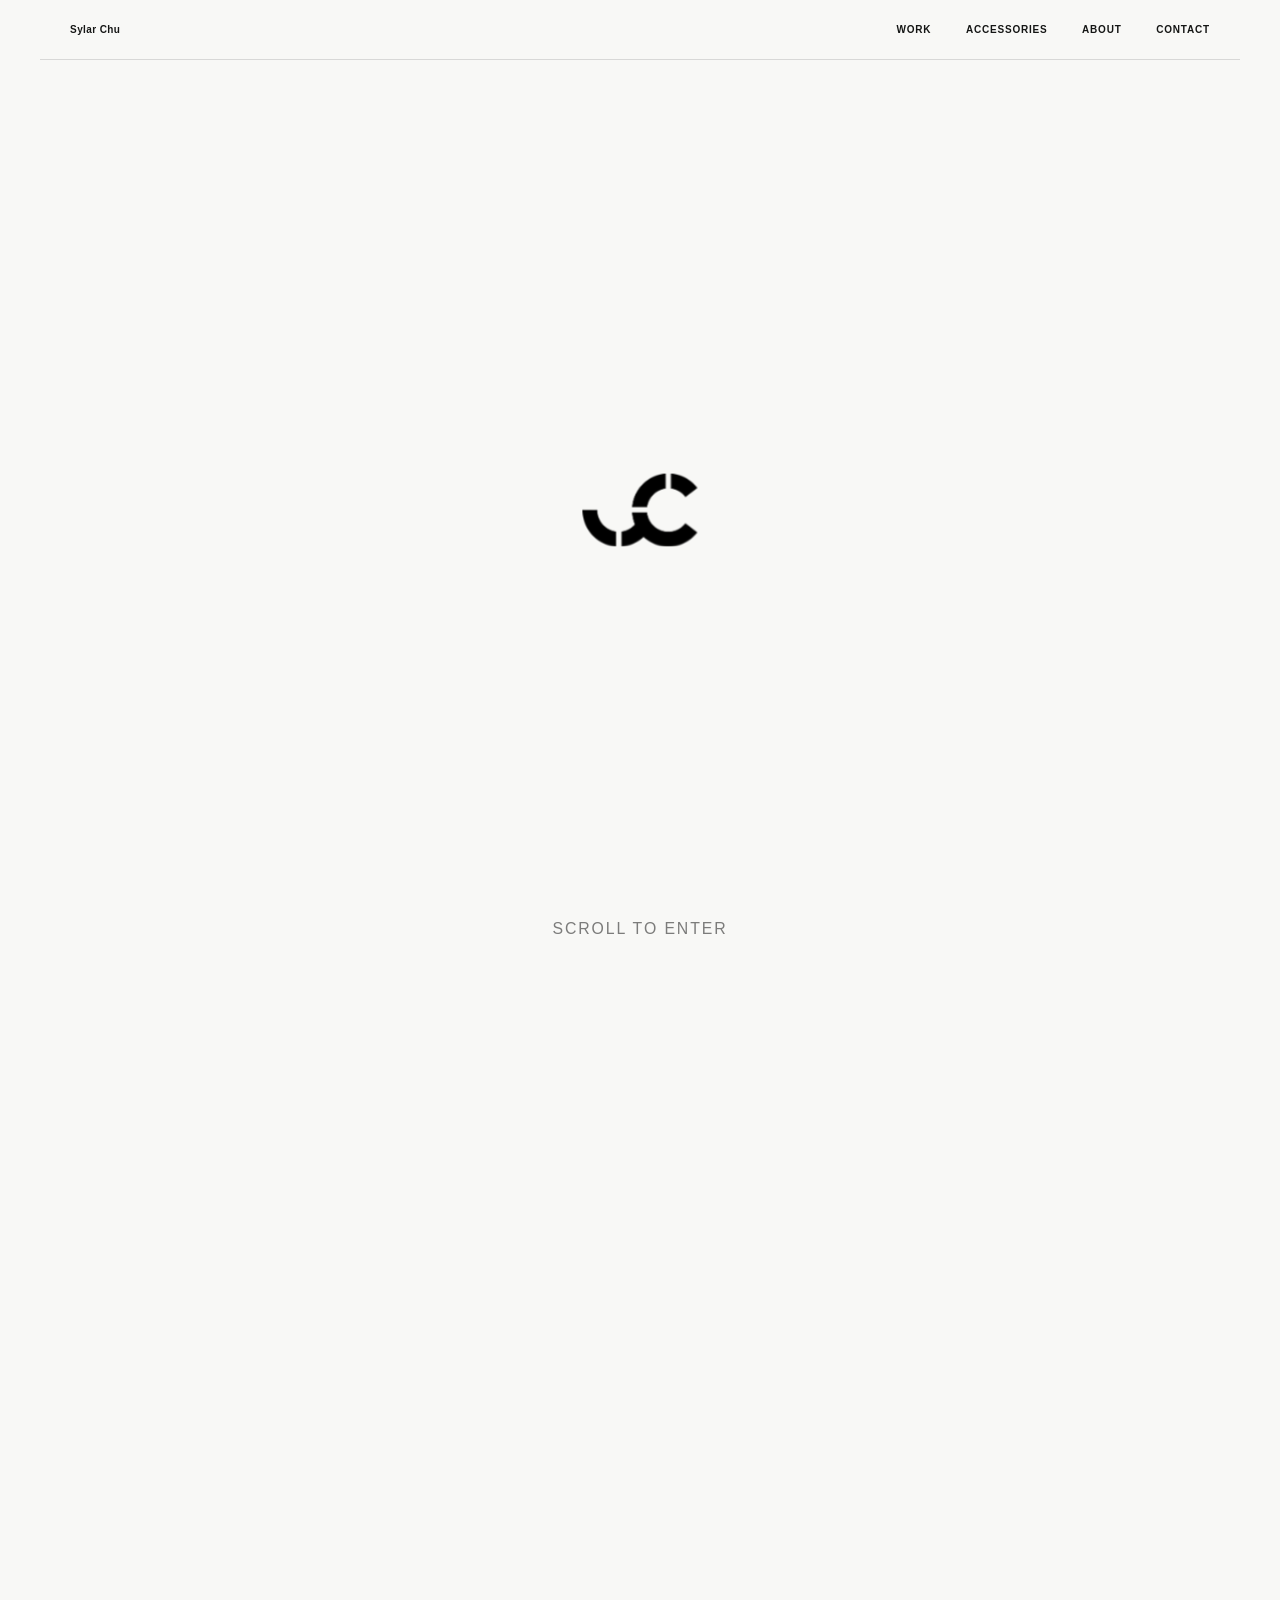
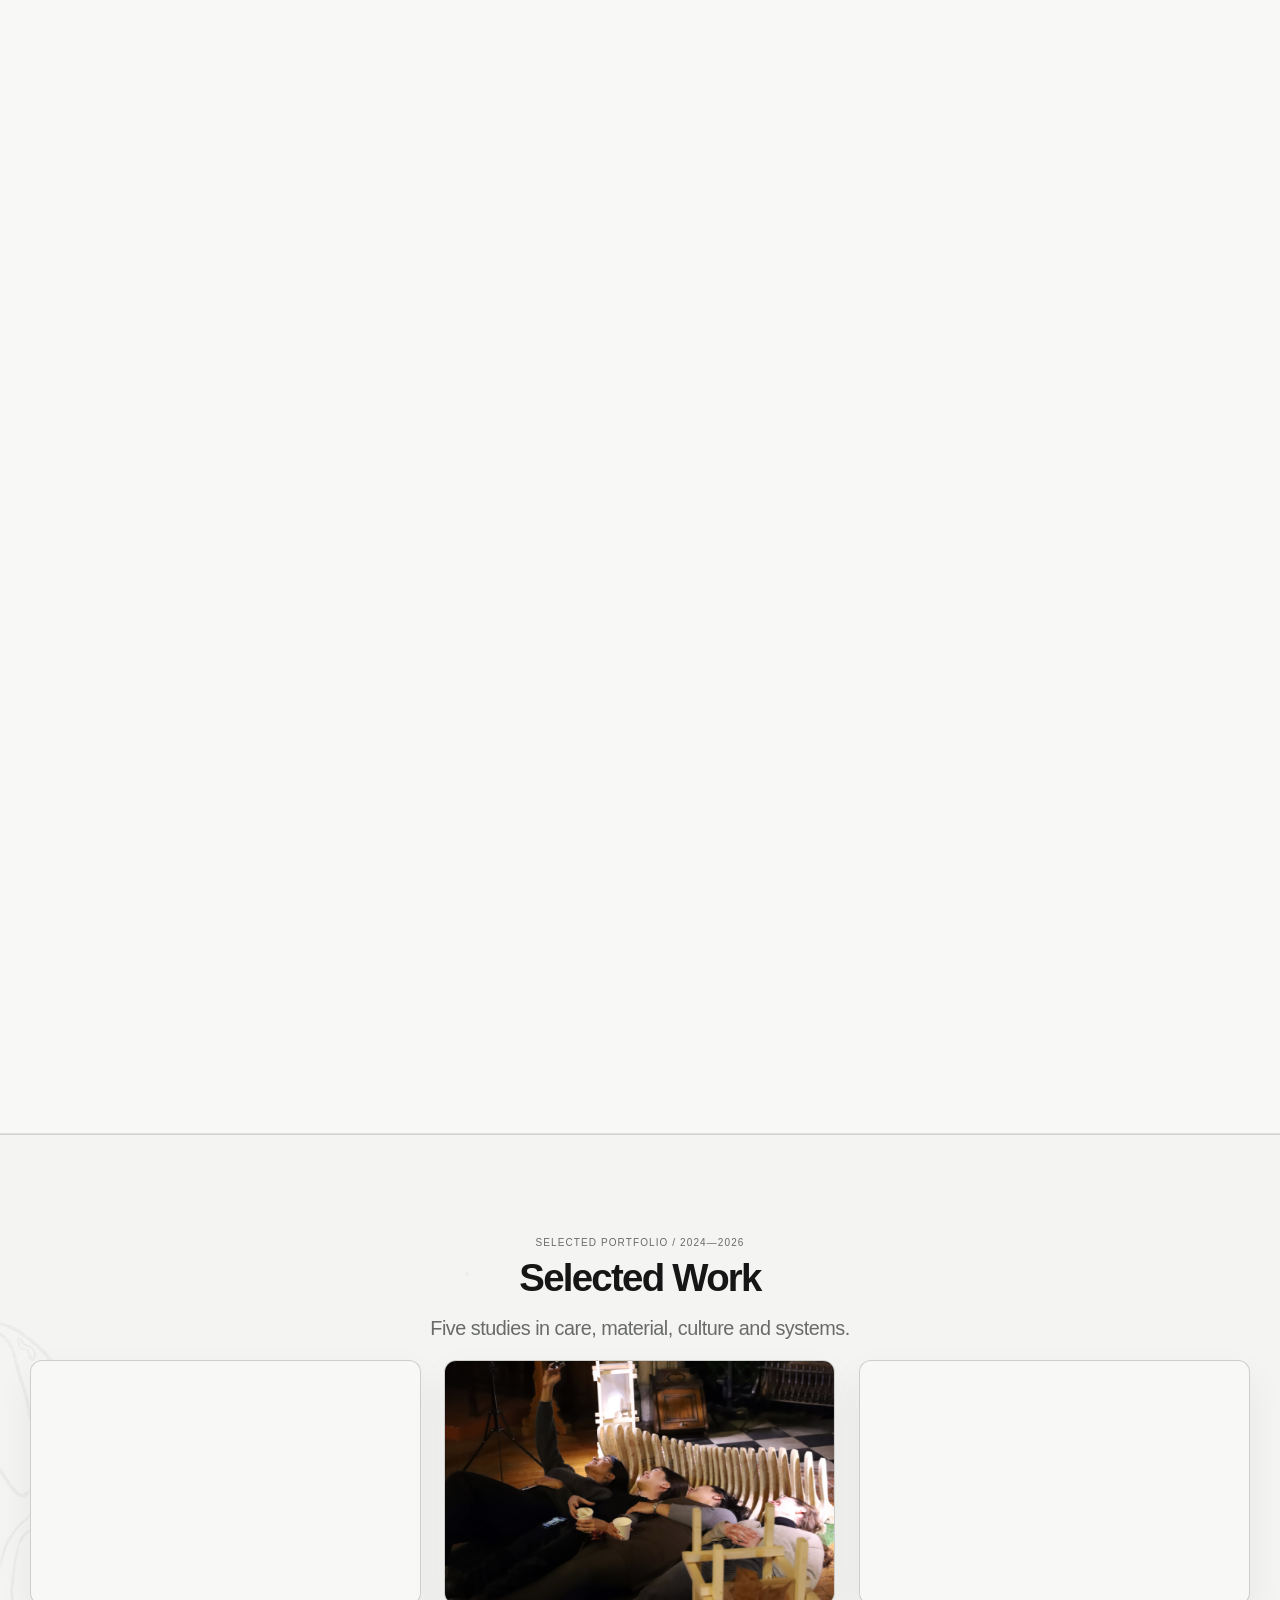
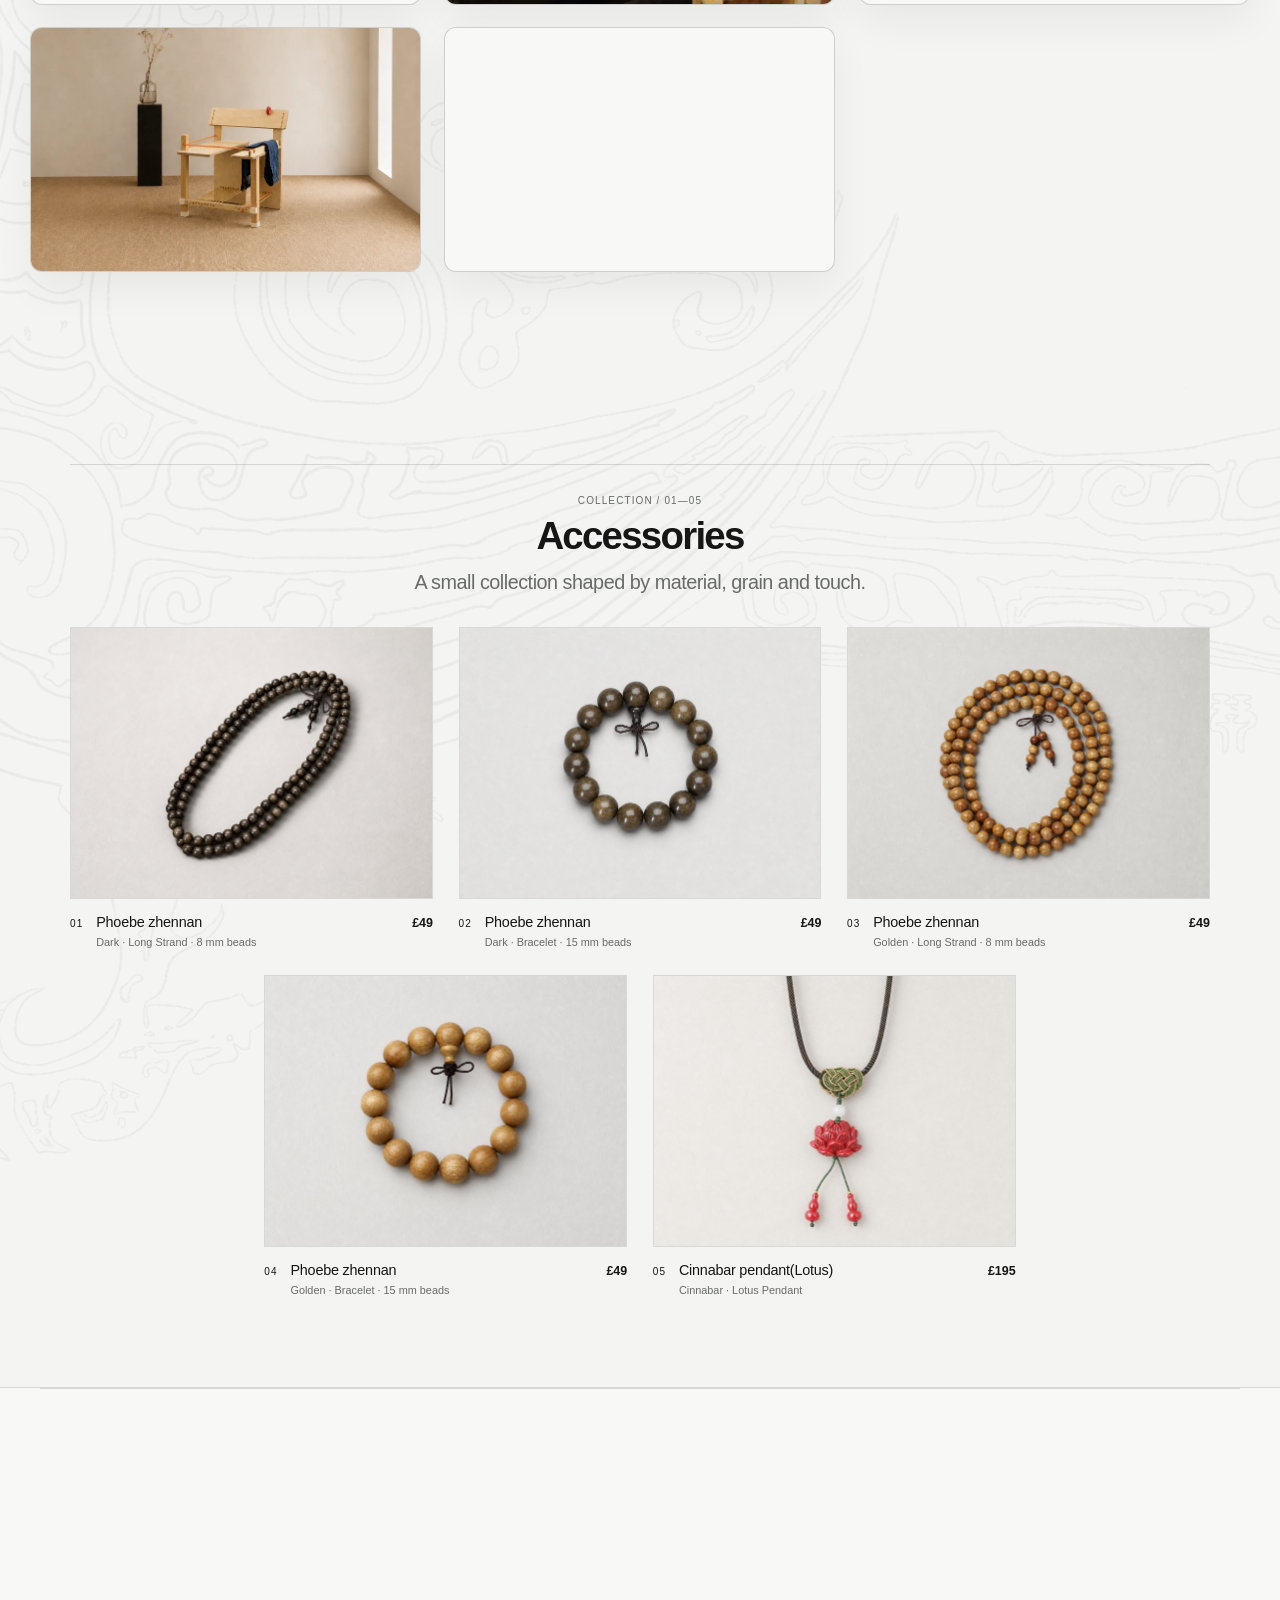
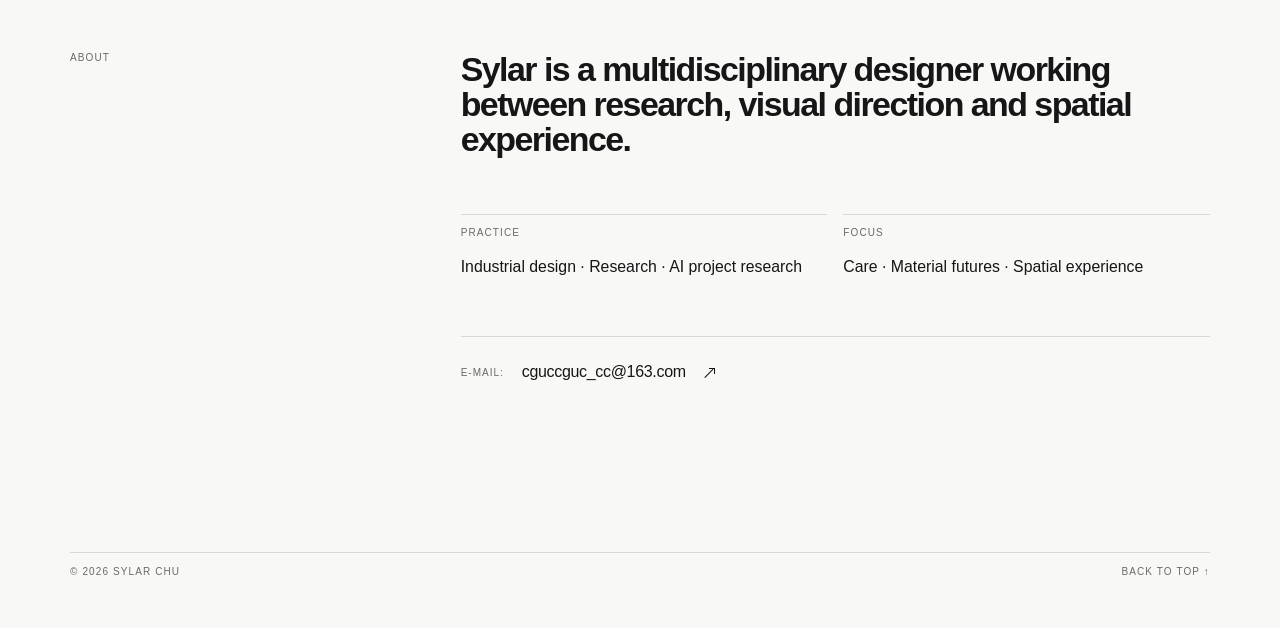
==== commit 4f4c0f26: "Add files via upload" ====
--- a/index.html
+++ b/index.html
@@ -1,4 +1,4 @@
-<!DOCTYPE html><html lang="en"><head><meta charSet="utf-8"/><meta name="viewport" content="width=device-width, initial-scale=1"/><link rel="preload" href="/chinese-linework-background.webp" as="image" fetchPriority="high"/><link rel="preload" as="image" href="/sylar-portrait-transparent-v1.png"/><link rel="preload" as="image" href="/sylar-logo-transparent.png"/><link rel="stylesheet" href="/assets/index-BrM2KB0w.css" data-rsc-css-href="/assets/index-BrM2KB0w.css" data-precedence="vite-rsc/importer-resources"/><link rel="stylesheet" href="/assets/ScrollExpandIntro-fhi0xoli.css" data-precedence="vite-rsc/client-reference"/><title>Sylar Chu — Industrial Designer</title><meta name="description" content="Thoughtful products, systems and experiences designed to improve everyday life and contribute to a better world."/><meta property="og:title" content="Sylar Chu — Designing better futures"/><meta property="og:description" content="Industrial design for a better everyday and a better world."/><meta property="og:type" content="website"/><meta property="og:image" content="https://sylarchu.com/og.png"/><meta property="og:image:width" content="1254"/><meta property="og:image:height" content="1254"/><meta property="og:image:alt" content="Sylar Chu monogram"/><meta name="twitter:card" content="summary_large_image"/><meta name="twitter:title" content="Sylar Chu — Designing better futures"/><meta name="twitter:description" content="Industrial design for a better everyday and a better world."/><meta name="twitter:image" content="https://sylarchu.com/og.png"/>
+<!DOCTYPE html><html lang="en"><head><meta charSet="utf-8"/><meta name="viewport" content="width=device-width, initial-scale=1"/><link rel="preload" href="/chinese-linework-background.webp" as="image" fetchPriority="high"/><link rel="preload" as="image" href="/sylar-portrait-transparent-v1.webp" type="image/webp" fetchpriority="high"/><link rel="preload" as="image" href="/sylar-logo-transparent.png"/><link rel="stylesheet" href="/assets/index-BrM2KB0w.css" data-rsc-css-href="/assets/index-BrM2KB0w.css" data-precedence="vite-rsc/importer-resources"/><link rel="stylesheet" href="/assets/ScrollExpandIntro-fhi0xoli.css" data-precedence="vite-rsc/client-reference"/><title>Sylar Chu — Industrial Designer</title><meta name="description" content="Thoughtful products, systems and experiences designed to improve everyday life and contribute to a better world."/><meta property="og:title" content="Sylar Chu — Designing better futures"/><meta property="og:description" content="Industrial design for a better everyday and a better world."/><meta property="og:type" content="website"/><meta property="og:image" content="https://sylarchu.com/og.png"/><meta property="og:image:width" content="1254"/><meta property="og:image:height" content="1254"/><meta property="og:image:alt" content="Sylar Chu monogram"/><meta name="twitter:card" content="summary_large_image"/><meta name="twitter:title" content="Sylar Chu — Designing better futures"/><meta name="twitter:description" content="Industrial design for a better everyday and a better world."/><meta name="twitter:image" content="https://sylarchu.com/og.png"/>
 <style data-static-intro-guard>
         .home-scroll-intro__expand .scroll-expand__media { opacity: 0; }
       </style>
@@ -7,4 +7,4 @@
           if ("scrollRestoration" in history) history.scrollRestoration = "manual";
           scrollTo(0, 0);
         }
-      </script></head><body><main id="top"><header class="site-header page-container"><a class="site-brand" href="/" aria-label="Sylar Chu — home">Sylar Chu</a><nav aria-label="Primary navigation"><a href="#work">Work</a><a href="#accessories">Accessories</a><a href="#about">About</a><a href="#contact">Contact</a></nav></header><section class="home-scroll-intro" aria-labelledby="home-scroll-intro-title"><h1 class="sr-only" id="home-scroll-intro-title">Sylar Chu — Industrial Designer</h1><div class="scroll-expand  home-scroll-intro__expand"><div class="scroll-expand__track"><div class="scroll-expand__stage"><div class="scroll-expand__frame"><img class="scroll-expand__media" src="/sylar-portrait-transparent-v1.png" alt="Black-and-white side portrait of Sylar Chu" draggable="false"/><div class="scroll-expand__overlay scroll-expand__overlay--visible"><div class="home-scroll-intro__layout"><div class="home-scroll-intro__logo-wrap"><img class="home-intro__logo home-intro__logo--animated" src="/sylar-logo-transparent.png" alt="Sylar Chu monogram" width="546" height="345" decoding="async"/></div></div></div></div><div class="scroll-expand__hint">Scroll to enter</div></div></div></div></section><div class="home-canvas"><img class="home-canvas__art" src="/chinese-linework-background.webp" alt="" width="2732" height="2048" fetchPriority="high" decoding="async"/><span id="work" class="section-snap-anchor" aria-hidden="true"></span><section class="project-showcase-section page-container" style="will-change:transform, opacity;opacity:0.32;transform:translateY(82px) scale(0.972)"><div class="project-showcase"><header class="showcase-heading project-showcase__heading"><div><p class="eyebrow muted">Selected portfolio / 2024—2026</p><h2 class="heading-lg">Selected Work</h2></div><p class="body-large muted">Five studies in care, material, culture and systems.</p></header><div class="project-showcase__rail"><a class="project-showcase__link" href="/work/soulmate-tea-cup" aria-label="Open Soulmate Tea Cup"><figure class="tilted-card"><div class="tilted-card__inner" style="transform:none"><img src="/project-covers/soulmate-tea-cup.jpg" alt="Soulmate Tea Cup project cover" class="tilted-card__image" style="object-position:center calc(50% + 0%);transform:translateZ(0) scale(1)" loading="lazy" decoding="async"/><div class="tilted-card__overlay"><div class="project-card__label"><p class="project-card__category">Product Design · Cultural Research</p><div class="project-card__footer"><span class="meta-text">01</span><h3>Soulmate Tea Cup</h3><span class="meta-text">2024</span></div></div></div></div></figure></a><a class="project-showcase__link" href="/work/a-pocket-of-healing" aria-label="Open A Pocket of Healing"><figure class="tilted-card"><div class="tilted-card__inner" style="transform:none"><img src="/project-covers/a-pocket-of-healing.jpg" alt="A Pocket of Healing project cover" class="tilted-card__image" style="object-position:center calc(50% + 0%);transform:translateZ(0) scale(1)" loading="lazy" decoding="async"/><div class="tilted-card__overlay"><div class="project-card__label"><p class="project-card__category">Industrial Design · Sensory Experience</p><div class="project-card__footer"><span class="meta-text">02</span><h3>A Pocket of Healing</h3><span class="meta-text">2025</span></div></div></div></div></figure></a><a class="project-showcase__link" href="/work/tidemark" aria-label="Open TIDEMARK"><figure class="tilted-card"><div class="tilted-card__inner" style="transform:none"><img src="/project-covers/tidemark.jpg" alt="TIDEMARK project cover" class="tilted-card__image" style="object-position:center calc(50% + -16%);transform:translateZ(0) scale(1)" loading="lazy" decoding="async"/><div class="tilted-card__overlay"><div class="project-card__label"><p class="project-card__category">Industrial Design · Everyday Ritual</p><div class="project-card__footer"><span class="meta-text">03</span><h3>TIDEMARK</h3><span class="meta-text">2026</span></div></div></div></div></figure></a><a class="project-showcase__link" href="/work/coat-chairer" aria-label="Open COAT‑CHAIRER"><figure class="tilted-card"><div class="tilted-card__inner" style="transform:none"><img src="/project-covers/coat-chairer-outpaint-v1.png" alt="COAT‑CHAIRER project cover" class="tilted-card__image" style="object-position:center calc(50% + 0%);transform:translateZ(0) scale(1)" loading="lazy" decoding="async"/><div class="tilted-card__overlay"><div class="project-card__label"><p class="project-card__category">Product Design · Social Interaction</p><div class="project-card__footer"><span class="meta-text">04</span><h3><span class="project-title-mark" aria-label="COAT-CHAIRER"><span aria-hidden="true">COAT</span><span class="project-title-mark__hyphen" aria-hidden="true"></span><span aria-hidden="true">CHAIRER</span></span></h3><span class="meta-text">2026</span></div></div></div></div></figure></a><a class="project-showcase__link" href="/work/mossuit-2030" aria-label="Open MOSSUIT 2030"><figure class="tilted-card"><div class="tilted-card__inner" style="transform:none"><img src="/project-covers/mossuit-2030.jpg" alt="MOSSUIT 2030 project cover" class="tilted-card__image" style="object-position:center calc(50% + 0%);transform:translateZ(0) scale(1)" loading="lazy" decoding="async"/><div class="tilted-card__overlay"><div class="project-card__label"><p class="project-card__category">Wearable Design · Speculative Research</p><div class="project-card__footer"><span class="meta-text">05</span><h3>MOSSUIT 2030</h3><span class="meta-text">2026</span></div></div></div></div></figure></a></div></div></section><span id="accessories" class="section-snap-anchor" aria-hidden="true"></span><section class="product-showcase-section page-container" style="will-change:transform, opacity;opacity:0.32;transform:translateY(82px) scale(0.972)"><div class="product-showcase"><header class="showcase-heading product-showcase__heading"><div><p class="eyebrow muted">Collection / 01—05</p><h2 class="heading-lg">Accessories</h2></div><p class="body-large muted">A small collection shaped by material, grain and touch.</p></header><div class="product-showcase__rail"><a class="product-card" href="/accessories/phoebe-zhennan-dark-strand" aria-label="Open Phoebe zhennan, Dark · Long Strand, 8 mm beads"><div class="product-card__image"><img src="/products/dark-long-necklace.jpg" alt="Phoebe zhennan — Dark · Long Strand" loading="lazy" decoding="async"/></div><div class="product-card__meta"><span class="meta-text">01</span><div><h3>Phoebe zhennan</h3><p class="product-card__variant">Dark · Long Strand<!-- --> · 8 mm beads</p></div><span class="product-card__price">£49</span></div></a><a class="product-card" href="/accessories/phoebe-zhennan-dark-bracelet" aria-label="Open Phoebe zhennan, Dark · Bracelet, 15 mm beads"><div class="product-card__image"><img src="/products/dark-large-bead-bracelet.jpg" alt="Phoebe zhennan — Dark · Bracelet" loading="lazy" decoding="async"/></div><div class="product-card__meta"><span class="meta-text">02</span><div><h3>Phoebe zhennan</h3><p class="product-card__variant">Dark · Bracelet<!-- --> · 15 mm beads</p></div><span class="product-card__price">£49</span></div></a><a class="product-card" href="/accessories/phoebe-zhennan-golden-strand" aria-label="Open Phoebe zhennan, Golden · Long Strand, 8 mm beads"><div class="product-card__image"><img src="/products/golden-multi-loop-necklace.jpg" alt="Phoebe zhennan — Golden · Long Strand" loading="lazy" decoding="async"/></div><div class="product-card__meta"><span class="meta-text">03</span><div><h3>Phoebe zhennan</h3><p class="product-card__variant">Golden · Long Strand<!-- --> · 8 mm beads</p></div><span class="product-card__price">£49</span></div></a><a class="product-card" href="/accessories/phoebe-zhennan-golden-bracelet" aria-label="Open Phoebe zhennan, Golden · Bracelet, 15 mm beads"><div class="product-card__image"><img src="/products/golden-large-bead-bracelet.jpg" alt="Phoebe zhennan — Golden · Bracelet" loading="lazy" decoding="async"/></div><div class="product-card__meta"><span class="meta-text">04</span><div><h3>Phoebe zhennan</h3><p class="product-card__variant">Golden · Bracelet<!-- --> · 15 mm beads</p></div><span class="product-card__price">£49</span></div></a><a class="product-card" href="/accessories/cinnabar-lotus-pendant" aria-label="Open Cinnabar pendant(Lotus), Cinnabar · Lotus Pendant"><div class="product-card__image"><img src="/products/cinnabar-lotus-pendant.jpg" alt="Cinnabar pendant(Lotus) — Cinnabar · Lotus Pendant" loading="lazy" decoding="async"/></div><div class="product-card__meta"><span class="meta-text">05</span><div><h3>Cinnabar pendant(Lotus)</h3><p class="product-card__variant">Cinnabar · Lotus Pendant</p></div><span class="product-card__price">£195</span></div></a></div></div></section></div><span id="about" class="section-snap-anchor" aria-hidden="true"></span><section class="framer-about page-container" style="will-change:transform, opacity;opacity:0.32;transform:translateY(82px) scale(0.972)"><p class="eyebrow muted">About</p><div class="framer-about__content"><p class="framer-about__copy heading-lg">Sylar is a multidisciplinary designer working between research, visual direction and spatial experience.</p><dl class="framer-about__details"><div><dt>Practice</dt><dd>Industrial design · Research · AI project research</dd></div><div><dt>Focus</dt><dd>Care · Material futures · Spatial experience</dd></div></dl><div class="framer-about__contact" id="contact"><a class="site-footer__email" href="mailto:cguccguc_cc@163.com"><span class="site-footer__label">E-mail:</span><span class="site-footer__address">cguccguc_cc@163.com</span><span class="site-footer__arrow diagonal-arrow" aria-hidden="true"></span></a></div></div><div class="site-footer__meta meta-text muted"><span>© <!-- -->2026<!-- --> <!-- -->Sylar Chu</span><a href="#top">Back to top ↑</a></div></section></main><script src="/static-interactions.js?v=20260811-4" defer data-static-interaction></script></body></html>+      </script><link rel="stylesheet" href="/assets/browser-compat.css?v=20260812-1"/></head><body><main id="top"><header class="site-header page-container"><a class="site-brand" href="/" aria-label="Sylar Chu — home">Sylar Chu</a><nav aria-label="Primary navigation"><a href="#work">Work</a><a href="#accessories">Accessories</a><a href="#about">About</a><a href="#contact">Contact</a></nav></header><section class="home-scroll-intro" aria-labelledby="home-scroll-intro-title"><h1 class="sr-only" id="home-scroll-intro-title">Sylar Chu — Industrial Designer</h1><div class="scroll-expand  home-scroll-intro__expand"><div class="scroll-expand__track"><div class="scroll-expand__stage"><div class="scroll-expand__frame"><picture><source srcset="/sylar-portrait-transparent-v1.webp" type="image/webp"/><img class="scroll-expand__media" src="/sylar-portrait-transparent-v1.png" width="1024" height="1536" fetchpriority="high" decoding="async" alt="Black-and-white side portrait of Sylar Chu" draggable="false"/></picture><div class="scroll-expand__overlay scroll-expand__overlay--visible"><div class="home-scroll-intro__layout"><div class="home-scroll-intro__logo-wrap"><img class="home-intro__logo home-intro__logo--animated" src="/sylar-logo-transparent.png" alt="Sylar Chu monogram" width="546" height="345" decoding="async"/></div></div></div></div><div class="scroll-expand__hint">Scroll to enter</div></div></div></div></section><div class="home-canvas"><img class="home-canvas__art" src="/chinese-linework-background.webp" alt="" width="2732" height="2048" fetchPriority="high" decoding="async"/><span id="work" class="section-snap-anchor" aria-hidden="true"></span><section class="project-showcase-section page-container" ><div class="project-showcase"><header class="showcase-heading project-showcase__heading"><div><p class="eyebrow muted">Selected portfolio / 2024—2026</p><h2 class="heading-lg">Selected Work</h2></div><p class="body-large muted">Five studies in care, material, culture and systems.</p></header><div class="project-showcase__rail"><a class="project-showcase__link" href="/work/soulmate-tea-cup" aria-label="Open Soulmate Tea Cup"><figure class="tilted-card"><div class="tilted-card__inner" style="transform:none"><img src="/project-covers/soulmate-tea-cup.jpg" alt="Soulmate Tea Cup project cover" class="tilted-card__image" style="object-position:center calc(50% + 0%);transform:translateZ(0) scale(1)" loading="lazy" decoding="async"/><div class="tilted-card__overlay"><div class="project-card__label"><p class="project-card__category">Product Design · Cultural Research</p><div class="project-card__footer"><span class="meta-text">01</span><h3>Soulmate Tea Cup</h3><span class="meta-text">2024</span></div></div></div></div></figure></a><a class="project-showcase__link" href="/work/a-pocket-of-healing" aria-label="Open A Pocket of Healing"><figure class="tilted-card"><div class="tilted-card__inner" style="transform:none"><img src="/project-covers/a-pocket-of-healing.jpg" alt="A Pocket of Healing project cover" class="tilted-card__image" style="object-position:center calc(50% + 0%);transform:translateZ(0) scale(1)" loading="lazy" decoding="async"/><div class="tilted-card__overlay"><div class="project-card__label"><p class="project-card__category">Industrial Design · Sensory Experience</p><div class="project-card__footer"><span class="meta-text">02</span><h3>A Pocket of Healing</h3><span class="meta-text">2025</span></div></div></div></div></figure></a><a class="project-showcase__link" href="/work/tidemark" aria-label="Open TIDEMARK"><figure class="tilted-card"><div class="tilted-card__inner" style="transform:none"><img src="/project-covers/tidemark.jpg" alt="TIDEMARK project cover" class="tilted-card__image" style="object-position:center calc(50% + -16%);transform:translateZ(0) scale(1)" loading="lazy" decoding="async"/><div class="tilted-card__overlay"><div class="project-card__label"><p class="project-card__category">Industrial Design · Everyday Ritual</p><div class="project-card__footer"><span class="meta-text">03</span><h3>TIDEMARK</h3><span class="meta-text">2026</span></div></div></div></div></figure></a><a class="project-showcase__link" href="/work/coat-chairer" aria-label="Open COAT‑CHAIRER"><figure class="tilted-card"><div class="tilted-card__inner" style="transform:none"><img src="/project-covers/coat-chairer-outpaint-v1.webp" alt="COAT‑CHAIRER project cover" class="tilted-card__image" style="object-position:center calc(50% + 0%);transform:translateZ(0) scale(1)" loading="lazy" decoding="async"/><div class="tilted-card__overlay"><div class="project-card__label"><p class="project-card__category">Product Design · Social Interaction</p><div class="project-card__footer"><span class="meta-text">04</span><h3><span class="project-title-mark" aria-label="COAT-CHAIRER"><span aria-hidden="true">COAT</span><span class="project-title-mark__hyphen" aria-hidden="true"></span><span aria-hidden="true">CHAIRER</span></span></h3><span class="meta-text">2026</span></div></div></div></div></figure></a><a class="project-showcase__link" href="/work/mossuit-2030" aria-label="Open MOSSUIT 2030"><figure class="tilted-card"><div class="tilted-card__inner" style="transform:none"><img src="/project-covers/mossuit-2030.jpg" alt="MOSSUIT 2030 project cover" class="tilted-card__image" style="object-position:center calc(50% + 0%);transform:translateZ(0) scale(1)" loading="lazy" decoding="async"/><div class="tilted-card__overlay"><div class="project-card__label"><p class="project-card__category">Wearable Design · Speculative Research</p><div class="project-card__footer"><span class="meta-text">05</span><h3>MOSSUIT 2030</h3><span class="meta-text">2026</span></div></div></div></div></figure></a></div></div></section><span id="accessories" class="section-snap-anchor" aria-hidden="true"></span><section class="product-showcase-section page-container" ><div class="product-showcase"><header class="showcase-heading product-showcase__heading"><div><p class="eyebrow muted">Collection / 01—05</p><h2 class="heading-lg">Accessories</h2></div><p class="body-large muted">A small collection shaped by material, grain and touch.</p></header><div class="product-showcase__rail"><a class="product-card" href="/accessories/phoebe-zhennan-dark-strand" aria-label="Open Phoebe zhennan, Dark · Long Strand, 8 mm beads"><div class="product-card__image"><img src="/products/dark-long-necklace.jpg" alt="Phoebe zhennan — Dark · Long Strand" loading="lazy" decoding="async"/></div><div class="product-card__meta"><span class="meta-text">01</span><div><h3>Phoebe zhennan</h3><p class="product-card__variant">Dark · Long Strand<!-- --> · 8 mm beads</p></div><span class="product-card__price">£49</span></div></a><a class="product-card" href="/accessories/phoebe-zhennan-dark-bracelet" aria-label="Open Phoebe zhennan, Dark · Bracelet, 15 mm beads"><div class="product-card__image"><img src="/products/dark-large-bead-bracelet.jpg" alt="Phoebe zhennan — Dark · Bracelet" loading="lazy" decoding="async"/></div><div class="product-card__meta"><span class="meta-text">02</span><div><h3>Phoebe zhennan</h3><p class="product-card__variant">Dark · Bracelet<!-- --> · 15 mm beads</p></div><span class="product-card__price">£49</span></div></a><a class="product-card" href="/accessories/phoebe-zhennan-golden-strand" aria-label="Open Phoebe zhennan, Golden · Long Strand, 8 mm beads"><div class="product-card__image"><img src="/products/golden-multi-loop-necklace.jpg" alt="Phoebe zhennan — Golden · Long Strand" loading="lazy" decoding="async"/></div><div class="product-card__meta"><span class="meta-text">03</span><div><h3>Phoebe zhennan</h3><p class="product-card__variant">Golden · Long Strand<!-- --> · 8 mm beads</p></div><span class="product-card__price">£49</span></div></a><a class="product-card" href="/accessories/phoebe-zhennan-golden-bracelet" aria-label="Open Phoebe zhennan, Golden · Bracelet, 15 mm beads"><div class="product-card__image"><img src="/products/golden-large-bead-bracelet.jpg" alt="Phoebe zhennan — Golden · Bracelet" loading="lazy" decoding="async"/></div><div class="product-card__meta"><span class="meta-text">04</span><div><h3>Phoebe zhennan</h3><p class="product-card__variant">Golden · Bracelet<!-- --> · 15 mm beads</p></div><span class="product-card__price">£49</span></div></a><a class="product-card" href="/accessories/cinnabar-lotus-pendant" aria-label="Open Cinnabar pendant(Lotus), Cinnabar · Lotus Pendant"><div class="product-card__image"><img src="/products/cinnabar-lotus-pendant.jpg" alt="Cinnabar pendant(Lotus) — Cinnabar · Lotus Pendant" loading="lazy" decoding="async"/></div><div class="product-card__meta"><span class="meta-text">05</span><div><h3>Cinnabar pendant(Lotus)</h3><p class="product-card__variant">Cinnabar · Lotus Pendant</p></div><span class="product-card__price">£195</span></div></a></div></div></section></div><span id="about" class="section-snap-anchor" aria-hidden="true"></span><section class="framer-about page-container" ><p class="eyebrow muted">About</p><div class="framer-about__content"><p class="framer-about__copy heading-lg">Sylar is a multidisciplinary designer working between research, visual direction and spatial experience.</p><dl class="framer-about__details"><div><dt>Practice</dt><dd>Industrial design · Research · AI project research</dd></div><div><dt>Focus</dt><dd>Care · Material futures · Spatial experience</dd></div></dl><div class="framer-about__contact" id="contact"><a class="site-footer__email" href="mailto:cguccguc_cc@163.com"><span class="site-footer__label">E-mail:</span><span class="site-footer__address">cguccguc_cc@163.com</span><span class="site-footer__arrow diagonal-arrow" aria-hidden="true"></span></a></div></div><div class="site-footer__meta meta-text muted"><span>© <!-- -->2026<!-- --> <!-- -->Sylar Chu</span><a href="#top">Back to top ↑</a></div></section></main><script src="/static-interactions.js?v=20260812-1" defer data-static-interaction></script></body></html>
--- a/assets/index-BrM2KB0w.css
+++ b/assets/index-BrM2KB0w.css
@@ -1,2 +1,2 @@
 /*! tailwindcss v4.2.1 | MIT License | https://tailwindcss.com */
-@layer properties{@supports (((-webkit-hyphens:none)) and (not (margin-trim:inline))) or ((-moz-orient:inline) and (not (color:rgb(from red r g b)))){*,:before,:after,::backdrop{--tw-rotate-x:initial;--tw-rotate-y:initial;--tw-rotate-z:initial;--tw-skew-x:initial;--tw-skew-y:initial}}}@layer theme{:root,:host{--font-sans:ui-sans-serif, system-ui, sans-serif, "Apple Color Emoji", "Segoe UI Emoji", "Segoe UI Symbol", "Noto Color Emoji";--font-mono:ui-monospace, SFMono-Regular, Menlo, Monaco, Consolas, "Liberation Mono", "Courier New", monospace;--spacing:.25rem;--default-transition-duration:.15s;--default-transition-timing-function:cubic-bezier(.4, 0, .2, 1);--default-font-family:var(--font-sans);--default-mono-font-family:var(--font-mono)}}@layer base{*,:after,:before,::backdrop{box-sizing:border-box;border:0 solid;margin:0;padding:0}::file-selector-button{box-sizing:border-box;border:0 solid;margin:0;padding:0}html,:host{-webkit-text-size-adjust:100%;tab-size:4;line-height:1.5;font-family:var(--default-font-family,ui-sans-serif, system-ui, sans-serif, "Apple Color Emoji", "Segoe UI Emoji", "Segoe UI Symbol", "Noto Color Emoji");font-feature-settings:var(--default-font-feature-settings,normal);font-variation-settings:var(--default-font-variation-settings,normal);-webkit-tap-highlight-color:transparent}hr{height:0;color:inherit;border-top-width:1px}abbr:where([title]){-webkit-text-decoration:underline dotted;text-decoration:underline dotted}h1,h2,h3,h4,h5,h6{font-size:inherit;font-weight:inherit}a{color:inherit;-webkit-text-decoration:inherit;-webkit-text-decoration:inherit;-webkit-text-decoration:inherit;-webkit-text-decoration:inherit;text-decoration:inherit}b,strong{font-weight:bolder}code,kbd,samp,pre{font-family:var(--default-mono-font-family,ui-monospace, SFMono-Regular, Menlo, Monaco, Consolas, "Liberation Mono", "Courier New", monospace);font-feature-settings:var(--default-mono-font-feature-settings,normal);font-variation-settings:var(--default-mono-font-variation-settings,normal);font-size:1em}small{font-size:80%}sub,sup{vertical-align:baseline;font-size:75%;line-height:0;position:relative}sub{bottom:-.25em}sup{top:-.5em}table{text-indent:0;border-color:inherit;border-collapse:collapse}:-moz-focusring{outline:auto}progress{vertical-align:baseline}summary{display:list-item}ol,ul,menu{list-style:none}img,svg,video,canvas,audio,iframe,embed,object{vertical-align:middle;display:block}img,video{max-width:100%;height:auto}button,input,select,optgroup,textarea{font:inherit;font-feature-settings:inherit;font-variation-settings:inherit;letter-spacing:inherit;color:inherit;opacity:1;background-color:#0000;border-radius:0}::file-selector-button{font:inherit;font-feature-settings:inherit;font-variation-settings:inherit;letter-spacing:inherit;color:inherit;opacity:1;background-color:#0000;border-radius:0}:where(select:is([multiple],[size])) optgroup{font-weight:bolder}:where(select:is([multiple],[size])) optgroup option{padding-inline-start:20px}::file-selector-button{margin-inline-end:4px}::placeholder{opacity:1}@supports (not ((-webkit-appearance:-apple-pay-button))) or (contain-intrinsic-size:1px){::placeholder{color:currentColor}@supports (color:color-mix(in lab, red, red)){::placeholder{color:color-mix(in oklab, currentcolor 50%, transparent)}}}textarea{resize:vertical}::-webkit-search-decoration{-webkit-appearance:none}::-webkit-date-and-time-value{min-height:1lh;text-align:inherit}::-webkit-datetime-edit{display:inline-flex}::-webkit-datetime-edit-fields-wrapper{padding:0}::-webkit-datetime-edit{padding-block:0}::-webkit-datetime-edit-year-field{padding-block:0}::-webkit-datetime-edit-month-field{padding-block:0}::-webkit-datetime-edit-day-field{padding-block:0}::-webkit-datetime-edit-hour-field{padding-block:0}::-webkit-datetime-edit-minute-field{padding-block:0}::-webkit-datetime-edit-second-field{padding-block:0}::-webkit-datetime-edit-millisecond-field{padding-block:0}::-webkit-datetime-edit-meridiem-field{padding-block:0}::-webkit-calendar-picker-indicator{line-height:1}:-moz-ui-invalid{box-shadow:none}button,input:where([type=button],[type=reset],[type=submit]){appearance:button}::file-selector-button{appearance:button}::-webkit-inner-spin-button{height:auto}::-webkit-outer-spin-button{height:auto}[hidden]:where(:not([hidden=until-found])){display:none!important}}@layer components;@layer utilities{.sr-only{clip-path:inset(50%);white-space:nowrap;border-width:0;width:1px;height:1px;margin:-1px;padding:0;position:absolute;overflow:hidden}.relative{position:relative}.static{position:static}.start{inset-inline-start:var(--spacing)}.end{inset-inline-end:var(--spacing)}.table{display:table}.transform{transform:var(--tw-rotate-x,) var(--tw-rotate-y,) var(--tw-rotate-z,) var(--tw-skew-x,) var(--tw-skew-y,)}.resize{resize:both}.transition{transition-property:color,background-color,border-color,outline-color,text-decoration-color,fill,stroke,--tw-gradient-from,--tw-gradient-via,--tw-gradient-to,opacity,box-shadow,transform,translate,scale,rotate,filter,-webkit-backdrop-filter,backdrop-filter,display,content-visibility,overlay,pointer-events;transition-timing-function:var(--tw-ease,var(--default-transition-timing-function));transition-duration:var(--tw-duration,var(--default-transition-duration))}}:root{--background:#f8f8f6;--foreground:#151615;--muted:#686b69;--border:#15161524;--page-padding:clamp(1rem, 2.35vw, 2.25rem);--section-space:clamp(4.5rem, 8.5vw, 7.5rem);--content-width:75rem}*,:before,:after{box-sizing:border-box}html{background:var(--background);color:var(--foreground);scroll-behavior:smooth;scroll-snap-type:none;scroll-padding-top:3.75rem}body{background:var(--background);min-width:20rem;color:var(--foreground);-webkit-font-smoothing:antialiased;margin:0;font-family:Arial,Helvetica,sans-serif;font-size:clamp(.875rem,.2vw + .83rem,1rem);line-height:1.4}::selection{background:var(--foreground);color:var(--background)}a{color:inherit;text-decoration:none}img{max-width:100%;display:block}h1,h2,h3,p,figure,dl,dd{margin:0}:focus-visible{outline:2px solid var(--foreground);outline-offset:4px}.sr-only{clip:rect(0, 0, 0, 0);white-space:nowrap;border:0;width:1px;height:1px;margin:-1px;padding:0;position:absolute;overflow:hidden}.page-container{width:min(100%, var(--content-width));padding-inline:var(--page-padding);margin-inline:auto}.eyebrow,.meta-text{letter-spacing:.11em;text-transform:uppercase;font-size:.625rem;font-weight:500;line-height:1.2}.muted{color:var(--muted)}.display{letter-spacing:-.055em;font-size:clamp(3rem,7vw,6.2rem);font-weight:600;line-height:.93}.heading-xl{letter-spacing:-.052em;font-size:clamp(2.7rem,5.6vw,5.25rem);font-weight:600;line-height:.94}.heading-lg{letter-spacing:-.045em;font-size:clamp(2rem,3.8vw,3.8rem);font-weight:600;line-height:.96}.heading-md{letter-spacing:-.035em;font-size:clamp(1.3rem,2vw,2rem);font-weight:500;line-height:1}.body-large{letter-spacing:-.025em;font-size:clamp(1.1rem,1.55vw,1.55rem);line-height:1.25}.site-header{z-index:50;border-bottom:1px solid var(--border);background:var(--background);grid-template-columns:1fr auto;align-items:center;min-height:3.75rem;display:grid;position:sticky;top:0}@supports (color:color-mix(in lab, red, red)){.site-header{background:color-mix(in srgb, var(--background) 94%, transparent)}}.site-header{-webkit-backdrop-filter:blur(10px);backdrop-filter:blur(10px)}.site-brand{letter-spacing:.04em;font-size:.625rem;font-weight:600}.site-header nav{gap:clamp(1.1rem,2.7vw,2.5rem);display:flex}.site-header nav a{letter-spacing:.08em;text-transform:uppercase;font-size:.625rem;font-weight:600}.site-header nav a:hover,.site-header nav a[aria-current=page]{text-underline-offset:.3em;text-decoration:underline}.framer-hero{border-bottom:1px solid var(--border);isolation:isolate;width:100%;height:clamp(38rem,100svh - 3.75rem,50rem);position:relative;overflow:hidden}.linework-hero__art{z-index:-2;object-fit:cover;object-position:52% 70%;transform-origin:50% 70%;width:100%;height:100%;position:absolute;inset:0;transform:translate(3.5%)scale(1.34)}.linework-hero__intro{z-index:2;top:clamp(2.5rem,6vw,5rem);right:max(var(--page-padding), calc((100vw - var(--content-width)) / 2 + var(--page-padding)));width:min(25rem, calc(100% - var(--page-padding) * 2));grid-template-columns:2.35rem minmax(0,1fr);align-items:center;gap:.9rem;display:grid;position:absolute}.linework-hero__logo{aspect-ratio:1;object-fit:cover;width:2.35rem}.linework-hero__intro .eyebrow{white-space:nowrap}.linework-hero__copy{letter-spacing:-.02em;max-width:25rem;margin-top:.65rem;font-size:clamp(.95rem,1vw,1.08rem);line-height:1.4}.home-canvas{border-bottom:1px solid var(--border);isolation:isolate;position:relative;overflow:hidden}.home-canvas__art{z-index:-1;object-fit:cover;object-position:50% 38%;opacity:.075;filter:grayscale()contrast(.62);pointer-events:none;-webkit-user-select:none;user-select:none;width:100%;height:100%;position:absolute;inset:0}.section-snap-anchor{width:0;height:0;scroll-margin-top:3.75rem;display:block}.home-intro{align-items:center;min-height:clamp(20rem,24vw,26rem);display:flex}.home-intro__content{grid-template-columns:minmax(16rem,.9fr) minmax(0,1.35fr);align-items:center;gap:clamp(2rem,4vw,5rem);width:100%;display:grid}.home-intro__logo{object-fit:contain;justify-self:center;width:clamp(17rem,23vw,23rem);height:auto}.home-intro__text{width:min(100%,39rem)}.blur-text{flex-wrap:wrap;display:flex}.blur-text__segment{animation:blur-text-reveal var(--blur-duration,.55s) cubic-bezier(.22, 1, .36, 1) var(--blur-delay,0s) both;will-change:transform, filter, opacity;display:inline-block}.home-intro__logo--animated{will-change:transform, filter, opacity;animation:.7s cubic-bezier(.22,1,.36,1) .3s both intro-logo-reveal}@keyframes blur-text-reveal{0%{filter:blur(10px);opacity:0;transform:translateY(var(--blur-offset,-20px))}to{filter:blur();opacity:1;transform:translateY(0)}}@keyframes intro-logo-reveal{0%{filter:blur(12px);opacity:0;transform:translateY(-20px)scale(.97)}to{filter:blur();opacity:1;transform:translateY(0)scale(1)}}.home-intro__identity{color:var(--foreground);flex-wrap:wrap;align-items:baseline;column-gap:.25rem;font-weight:700;display:flex}.home-intro__identity strong{color:var(--foreground);font-weight:750}.home-intro__copy{letter-spacing:-.025em;max-width:36rem;margin-top:.8rem;font-size:clamp(1.1rem,1.5vw,1.4rem);line-height:1.35}.home-intro__copy--first{margin-top:0}.home-scroll-intro{background:var(--background);border-bottom:1px solid var(--foreground);position:relative}@supports (color:color-mix(in lab, red, red)){.home-scroll-intro{border-bottom:1px solid color-mix(in srgb, var(--foreground) 11%, transparent)}}.home-scroll-intro__expand .scroll-expand__frame{background:0 0}.home-scroll-intro__expand .scroll-expand__media{object-fit:contain;object-position:center center;filter:grayscale()contrast(1.03)}.home-scroll-intro__layout{color:var(--foreground);position:absolute;inset:0}.home-scroll-intro__logo-wrap{z-index:2;will-change:transform;width:clamp(6.5rem,9vw,9.5rem);position:absolute;top:50%;left:50%;transform:translate(-50%,-50%)}.home-scroll-intro__logo-wrap .home-intro__logo{filter:invert();mix-blend-mode:difference;width:100%;max-width:none}.home-scroll-intro__text{z-index:3;width:min(29vw,31rem);position:absolute;top:50%;right:clamp(2.25rem,5vw,6rem);transform:translateY(-50%)}.home-scroll-intro__text .home-intro__copy{max-width:34rem;font-size:clamp(1rem,1.35vw,1.32rem)}.home-scroll-intro__expand .scroll-expand__hint{color:var(--foreground)}@supports (color:color-mix(in lab, red, red)){.home-scroll-intro__expand .scroll-expand__hint{color:color-mix(in srgb, var(--foreground) 55%, transparent)}}.project-showcase-section,.product-showcase-section{scroll-snap-align:start;scroll-snap-stop:always;flex-direction:column;justify-content:center;min-height:calc(100svh - 3.75rem);display:flex;position:relative}.project-showcase-section{border-top:1px solid var(--border);width:min(100%,104rem);padding-block:clamp(4rem,7vw,6.5rem)}.product-showcase-section{padding-block:clamp(4rem,7vw,6.5rem)}.showcase-heading{grid-template-columns:1fr minmax(18rem,.8fr);align-items:end;gap:2rem;margin-bottom:clamp(1.5rem,2.4vw,2.4rem);display:grid}.showcase-heading>p{justify-self:end;max-width:30rem}.showcase-heading>div{row-gap:.65rem;display:grid}.project-showcase__rail,.product-showcase__rail{gap:clamp(.75rem,1.4vw,1.5rem);display:grid}.project-showcase{width:100%}.project-showcase .heading-lg{font-size:clamp(1.9rem,3vw,3.25rem)}.project-showcase__heading{text-align:center;grid-template-columns:1fr;justify-items:center;gap:clamp(.9rem,1.5vw,1.4rem);margin-bottom:clamp(1rem,1.5vw,1.5rem)}.project-showcase__heading>div,.product-showcase__heading>div{justify-items:center}.project-showcase__heading>p{justify-self:center;max-width:34rem}.project-showcase__rail{grid-template-columns:repeat(3,minmax(0,1fr));gap:clamp(1rem,1.8vw,1.8rem)}.project-showcase__link{min-width:0;color:inherit;display:block}.tilted-card{aspect-ratio:16/10;perspective:900px;width:100%;position:relative}.tilted-card__inner{border:1px solid var(--foreground);width:100%;height:100%;position:relative;overflow:hidden}@supports (color:color-mix(in lab, red, red)){.tilted-card__inner{border:1px solid color-mix(in srgb, var(--foreground) 18%, transparent)}}.tilted-card__inner{background:var(--background);transform-style:preserve-3d;will-change:transform;border-radius:.75rem;box-shadow:0 1rem 2.5rem #1414140e}.tilted-card__image{object-fit:cover;width:100%;height:100%;position:absolute;inset:0;transform:translateZ(0)}.tilted-card__overlay{z-index:2;position:absolute;inset:0;transform:translateZ(26px)}.project-card__label{color:#fff;opacity:0;background:linear-gradient(#00000047,#0000 30%,#000000b8);flex-direction:column;justify-content:space-between;height:100%;padding:clamp(.62rem,.9vw,.8rem);transition:opacity .22s;display:flex}.project-showcase__link:hover .project-card__label,.project-showcase__link:focus-visible .project-card__label{opacity:1}.project-card__category{color:#fff;letter-spacing:-.01em;text-shadow:0 1px 12px #00000073;width:fit-content;font-size:clamp(.7rem,.72vw,.78rem);line-height:1}.project-card__footer{grid-template-columns:1.35rem minmax(0,1fr) auto;align-items:baseline;gap:.45rem;display:grid}.project-card__footer h3{letter-spacing:-.025em;text-overflow:ellipsis;white-space:nowrap;font-size:clamp(.82rem,.82vw,.92rem);font-weight:500;line-height:1;overflow:hidden}.project-card__footer .meta-text,.project-card__footer h3{color:#fff;text-shadow:0 1px 12px #00000073}.project-card__footer .meta-text{font-size:clamp(.62rem,.66vw,.7rem);line-height:1}.tilted-card__caption{z-index:4;border:1px solid var(--foreground);background:var(--background);max-width:13rem;color:var(--foreground);pointer-events:none;white-space:nowrap;border-radius:.25rem;padding:.35rem .55rem;font-size:.65rem;line-height:1.2;position:absolute;top:0;left:0}.product-showcase{border-top:1px solid var(--border);padding-top:clamp(1.5rem,2.4vw,2.25rem)}.product-showcase .heading-lg{font-size:clamp(1.9rem,3vw,3.25rem)}.product-showcase__heading{text-align:center;grid-template-columns:1fr;justify-items:center;gap:clamp(.75rem,1.2vw,1.1rem);margin-bottom:clamp(1.5rem,2.5vw,2.25rem)}.product-showcase__heading>p{justify-self:center;max-width:34rem}.product-showcase__rail{grid-template-columns:repeat(6,minmax(0,1fr));justify-content:center;gap:clamp(1.25rem,2vw,2rem);max-width:82rem;margin-inline:auto}.product-card{min-width:0;color:inherit;grid-column:span 2;display:block}.product-card:nth-child(4){grid-column:2/span 2}.product-card:nth-child(5){grid-column:4/span 2}.product-card__image{aspect-ratio:4/3;border:1px solid var(--border);background:#f8f8f6;overflow:hidden}.product-card__image img{object-fit:cover;width:100%;height:100%;transition:transform .36s cubic-bezier(.2,.7,.2,1)}.product-card:hover .product-card__image img{transform:scale(1.025)}.product-card__meta{grid-template-columns:auto minmax(0,1fr) auto;align-items:baseline;gap:.8rem;padding-top:.8rem;display:grid}.product-card__meta h3{letter-spacing:-.015em;font-size:clamp(.9rem,1vw,1.05rem);font-weight:500}.product-card__variant{color:var(--muted);margin-top:.2rem;font-size:.68rem;line-height:1.3}.product-card__price{white-space:nowrap;font-size:.78rem;font-weight:600}.accessory-detail__header{grid-template-columns:minmax(0,1fr) minmax(20rem,.65fr);align-items:end;gap:3rem;padding-block:clamp(4rem,8vw,8rem) clamp(2rem,4vw,4rem);display:grid}.accessory-detail__header .display{margin-top:.65rem;font-size:clamp(3.25rem,7vw,8rem)}.accessory-detail__info{border-top:1px solid var(--border);grid-template-columns:repeat(auto-fit,minmax(7rem,1fr));display:grid}.accessory-detail__info div{border-left:1px solid var(--border);padding:.8rem .7rem 0}.accessory-detail__info div:first-child{border-left:0;padding-left:0}.accessory-detail__info dt{color:var(--muted);letter-spacing:.1em;text-transform:uppercase;margin-bottom:.35rem;font-size:.62rem}.accessory-detail__info dd{font-size:.9rem}.accessory-detail__image{padding-bottom:clamp(4rem,8vw,8rem)}.accessory-detail__image img{aspect-ratio:4/3;border:1px solid var(--border);object-fit:cover;width:100%}.framer-section{padding-block:var(--section-space)}.framer-section__header{grid-template-columns:1fr 1fr;align-items:end;gap:1rem;padding-bottom:clamp(2rem,4vw,3.5rem);display:grid}.framer-section__header p{justify-self:end;max-width:28rem}.project-section__intro{width:min(100%,30rem);padding-bottom:clamp(2.5rem,5vw,4.5rem)}.project-section__intro .body-large{max-width:26rem;margin-top:1.2rem}.project-list{border-top:1px solid var(--foreground)}.project-row{border-bottom:1px solid var(--border);grid-template-columns:3.5rem minmax(0,1fr) minmax(14rem,.8fr) 3rem;align-items:center;gap:1rem;min-height:clamp(6.5rem,10vw,9rem);transition:padding .18s,background .18s;display:grid}.project-row:hover{background:#1516150a;padding-inline:.8rem}.project-row__description{color:var(--muted)}.project-row__title{font-kerning:normal;white-space:nowrap}.project-title-mark{white-space:nowrap;align-items:center;display:inline-flex}.project-title-mark__hyphen{background:currentColor;flex:none;width:.34em;height:.055em;margin-inline:.075em;transform:translateY(.025em)}.project-row__arrow{justify-self:end;font-size:1rem}.project-motion{border-top:1px solid var(--foreground)}.project-motion__header{grid-template-columns:minmax(0,1.15fr) minmax(18rem,.85fr);align-items:end;gap:clamp(2rem,5vw,5rem);padding-block:clamp(2rem,4vw,3.5rem);display:grid}.project-motion__header h2{margin-top:1.25rem}.project-motion__intro{justify-self:end;gap:1rem;max-width:31rem;display:grid}.grid-motion{border-block:1px solid var(--foreground);color:#f1f3f2;cursor:ew-resize;touch-action:pan-y;-webkit-user-select:none;user-select:none;background:#111312;height:clamp(38rem,63vw,50rem);position:relative;overflow:hidden}.grid-motion__intro{background:radial-gradient(circle at 50% 45%, var(--grid-motion-gradient), transparent 58%), #111312;justify-content:center;align-items:center;width:100%;height:100%;display:flex;position:relative;overflow:hidden}@supports (color:color-mix(in lab, red, red)){.grid-motion__intro{background:radial-gradient(circle at 50% 45%, color-mix(in srgb, var(--grid-motion-gradient) 17%, transparent), transparent 58%), #111312}}.grid-motion__intro:after{z-index:3;content:"";pointer-events:none;background:linear-gradient(90deg,#1113127a,#0000 15% 85%,#1113127a);position:absolute;inset:0}.grid-motion__container{z-index:2;transform-origin:50%;flex:none;grid-template-rows:repeat(4,1fr);gap:clamp(.45rem,.8vw,.8rem);width:148%;height:124%;display:grid;position:relative;transform:rotate(-8deg)}.grid-motion__row{will-change:transform;grid-template-columns:repeat(7,minmax(0,1fr));gap:clamp(.45rem,.8vw,.8rem);min-width:0;display:grid}.grid-motion__item{min-width:0;position:relative;overflow:hidden}.grid-motion-tile{color:#f1f3f2;isolation:isolate;background:#181a19;border:1px solid #f1f3f26b;display:flex;position:absolute;inset:0;overflow:hidden}.grid-motion-tile:after{z-index:1;content:"";pointer-events:none;background:linear-gradient(#0000 58%,#00000061);border:1px solid #0000;transition:border-color .22s,background .22s;position:absolute;inset:0}.grid-motion-tile:hover:after,.grid-motion-tile:focus-visible:after{background:linear-gradient(#0000 48%,#0000008a);border-color:#f1f3f2db}.grid-motion-tile--image img{object-fit:cover;width:100%;height:100%;transition:filter .4s,transform .65s cubic-bezier(.2,.75,.2,1)}.grid-motion-tile--image:hover img,.grid-motion-tile--image:focus-visible img{filter:saturate(1.08)contrast(1.03);transform:scale(1.045)}.grid-motion-tile.crop-left img{object-position:25% center}.grid-motion-tile.crop-right img{object-position:75% center}.grid-motion-tile.crop-detail img{object-position:center 62%;transform:scale(1.15)}.grid-motion-tile.crop-detail:hover img,.grid-motion-tile.crop-detail:focus-visible img{transform:scale(1.2)}.grid-motion-tile__corner{z-index:2;color:#ffffffc7;position:absolute;bottom:.55rem;right:.65rem}.grid-motion-tile--title,.grid-motion-tile--discipline{z-index:1;flex-direction:column;justify-content:space-between;padding:clamp(.75rem,1.3vw,1.25rem)}.grid-motion-tile--title{color:#151615;background:#d8ff42}.grid-motion-tile--title:after,.grid-motion-tile--discipline:after{display:none}.grid-motion-tile--title h3{letter-spacing:-.055em;max-width:11ch;font-size:clamp(1.15rem,2vw,2rem);font-weight:600;line-height:.95}.grid-motion-tile__meta{justify-content:space-between;gap:.75rem;font-size:.625rem;display:flex}.grid-motion-tile--discipline{background:var(--background);color:var(--foreground)}.grid-motion-tile__discipline{letter-spacing:-.04em;max-width:14ch;font-size:clamp(1rem,1.5vw,1.45rem);line-height:1.02}.grid-motion-tile--discipline .diagonal-arrow{position:absolute;bottom:.8rem;right:.9rem}.project-motion__nav{border-bottom:1px solid var(--border);grid-template-columns:repeat(4,minmax(0,1fr));display:grid}.project-motion__nav a{border-left:1px solid var(--border);grid-template-columns:minmax(0,1fr) auto;align-content:space-between;gap:.65rem;min-width:0;min-height:7rem;padding:.9rem;transition:background .18s,color .18s;display:grid}.project-motion__nav a:first-child{border-left:0}.project-motion__nav a>span:nth-child(2){letter-spacing:-.035em;text-overflow:ellipsis;white-space:nowrap;grid-column:1/-1;font-size:clamp(.92rem,1.15vw,1.1rem);overflow:hidden}.project-motion__nav a:hover,.project-motion__nav a:focus-visible{background:var(--foreground);color:var(--background)}.project-motion__nav a:hover .muted,.project-motion__nav a:focus-visible .muted{color:#f1f3f2a6}.diagonal-arrow{width:1em;height:1em;display:inline-block;position:relative}.diagonal-arrow:before{content:"";transform-origin:50%;background:currentColor;width:.82em;height:1px;position:absolute;top:50%;right:.04em;transform:rotate(-45deg)}.diagonal-arrow:after{content:"";border-top:1px solid;border-right:1px solid;width:.46em;height:.46em;position:absolute;top:.07em;right:.07em}.framer-about{min-height:calc(100svh - 3.75rem);padding-block:var(--section-space) clamp(5rem, 7vw, 6.5rem);border-top:1px solid var(--border);scroll-snap-align:start;scroll-snap-stop:always;grid-template-columns:1fr 2fr;align-content:center;gap:1rem;display:grid;position:relative}.framer-about__content{gap:clamp(2.25rem,4.5vw,4.25rem);display:grid}.framer-about__copy{max-width:48rem;font-size:clamp(1.65rem,2.65vw,2.75rem);line-height:1.02}.framer-about__details{grid-template-columns:repeat(2,1fr);gap:1rem;display:grid}.framer-about__details>div{border-top:1px solid var(--border);padding-top:.7rem}.framer-about__details dt{color:var(--muted);letter-spacing:.11em;text-transform:uppercase;margin-bottom:1rem;font-size:.625rem}.framer-about__contact{border-top:1px solid var(--border);padding-top:clamp(1rem,2vw,1.75rem)}.framer-about__contact .site-footer__email{padding-block:0}.framer-about>.site-footer__meta{right:var(--page-padding);bottom:clamp(1rem,2vw,1.6rem);left:var(--page-padding);position:absolute}.site-footer{border-top:1px solid var(--border);scroll-snap-align:start;scroll-snap-stop:always;align-items:center;min-height:calc(100svh - 3.75rem);display:flex}.site-footer>.page-container{width:min(calc(100% - (var(--page-padding) * 2)), var(--content-width))}.site-footer__email{align-items:center;gap:clamp(.65rem,1.4vw,1.25rem);padding-block:clamp(2.5rem,5vw,4.5rem);display:flex}.site-footer__label{color:var(--muted);letter-spacing:.1em;text-transform:uppercase;font-size:.625rem;font-weight:500;line-height:1}.site-footer__address{letter-spacing:-.02em;font-size:clamp(1rem,1.25vw,1.25rem);font-weight:400;line-height:1.3}.site-footer__arrow{flex:none;width:.65rem;height:.65rem;margin-left:.05rem;font-size:.85rem}.site-footer__arrow:before{width:.72rem;right:0}.site-footer__arrow:after{width:.34rem;height:.34rem;top:.04rem;right:.02rem}.site-footer__email:hover .site-footer__address{text-underline-offset:.12em;text-decoration:underline}.site-footer__meta{border-top:1px solid var(--border);justify-content:space-between;padding-block:.8rem 1.5rem;display:flex}.detail-back-row{padding-top:clamp(1.25rem,2.4vw,2rem)}.detail-back-link{color:var(--muted);letter-spacing:.09em;text-transform:uppercase;align-items:center;gap:.6rem;font-size:.625rem;font-weight:600;transition:color .16s;display:inline-flex}.detail-back-link:hover{color:var(--foreground)}.back-arrow{width:1rem;height:1rem;display:inline-block;position:relative}.back-arrow:before{content:"";background:currentColor;width:.9rem;height:1px;position:absolute;top:calc(50% - .5px);left:0}.back-arrow:after{content:"";border-bottom:1px solid;border-left:1px solid;width:.38rem;height:.38rem;position:absolute;top:.31rem;left:0;transform:rotate(45deg)}.page-intro{border-bottom:1px solid var(--border);padding-block:clamp(5rem,12vw,11rem) clamp(3rem,6vw,6rem)}.page-intro__copy{max-width:36rem;margin-top:2rem}.work-index{padding-block:var(--section-space)}.project-hero{padding-block:clamp(4rem,10vw,9rem)}.detail-back-row+.project-hero,.detail-back-row+.accessory-detail__header{padding-top:clamp(2rem,4vw,3.5rem)}.project-hero h1{max-width:61rem;margin-top:1.5rem}.project-hero__title{font-kerning:normal;text-wrap:balance}.project-hero__info{grid-template-columns:repeat(2,1fr);gap:1.5rem 1rem;max-width:42rem;margin-top:clamp(3rem,7vw,6rem);display:grid}.project-hero__info dt{color:var(--muted);letter-spacing:.11em;text-transform:uppercase;margin-bottom:.35rem;font-size:.625rem}.project-pages{border-top:1px solid var(--border)}.project-page{border-bottom:1px solid var(--border);background:#151615}.project-page img{width:100%;height:auto}.project-pagination{border-bottom:1px solid var(--border);grid-template-columns:1fr 1fr;display:grid}.project-pagination a{min-height:8rem;padding:1rem var(--page-padding);border-left:1px solid var(--border);justify-content:space-between;align-items:flex-end;display:flex}.project-pagination a:first-child{border-left:0}.project-pagination a:hover{background:#1516150a}@media (width<=960px){.project-showcase__rail{grid-template-columns:repeat(2,minmax(0,1fr))}.product-showcase__rail{max-width:none;padding:.5rem var(--page-padding) 1.5rem;margin-inline:calc(var(--page-padding) * -1);scroll-snap-type:x mandatory;scrollbar-width:thin;grid-template-columns:none;grid-auto-columns:minmax(11rem,26vw);grid-auto-flow:column;overflow-x:auto}.product-card{scroll-snap-align:start;grid-column:auto}.product-card:nth-child(4),.product-card:nth-child(5){grid-column:auto}}@media (width<=760px){.showcase-heading{grid-template-columns:1fr;gap:1rem}.showcase-heading>p{justify-self:start}.project-showcase__heading>p,.product-showcase__heading>p{justify-self:center}.home-intro{min-height:13rem}.home-scroll-intro__expand .scroll-expand__frame{clip-path:inset(8% 4% round 12px)}.home-scroll-intro__expand .scroll-expand__media{object-position:center center}.home-scroll-intro__logo-wrap{width:5.25rem;top:42%;bottom:auto;left:50%;transform:translate(-50%,-50%)}.home-scroll-intro__text{top:auto;right:var(--page-padding);bottom:3.5rem;left:var(--page-padding);background:var(--background);width:auto;padding:.9rem 1rem}@supports (color:color-mix(in lab, red, red)){.home-scroll-intro__text{background:color-mix(in srgb, var(--background) 86%, transparent)}}.home-scroll-intro__text{-webkit-backdrop-filter:blur(10px);backdrop-filter:blur(10px);transform:none}.home-scroll-intro__text .home-intro__copy{font-size:clamp(.92rem,3.8vw,1.05rem)}.product-showcase__rail{grid-auto-columns:minmax(11rem,58vw)}.project-showcase__rail{grid-template-columns:1fr}.tilted-card__caption{display:none}.accessory-detail__header{grid-template-columns:1fr;gap:2rem}.framer-section__header,.framer-about{grid-template-columns:1fr}.framer-section__header p{justify-self:start}.project-row{grid-template-columns:2.25rem minmax(0,1fr) 2rem}.project-row__description{display:none}.project-motion__header{grid-template-columns:1fr;gap:1.5rem}.project-motion__intro{justify-self:start;max-width:28rem}.grid-motion{height:clamp(27rem,116vw,36rem)}.grid-motion__container{gap:.4rem;width:225%;height:120%;transform:rotate(-9deg)}.grid-motion__row{gap:.4rem}.grid-motion-tile--title h3{font-size:clamp(1rem,4.5vw,1.4rem)}.grid-motion-tile__discipline{font-size:clamp(.9rem,3.8vw,1.2rem)}.project-motion__nav{grid-template-columns:repeat(2,minmax(0,1fr))}.project-motion__nav a:nth-child(3){border-left:0}.project-motion__nav a:nth-child(n+3){border-top:1px solid var(--border)}.framer-about{gap:3rem}}@media (width<=520px){.site-header nav{gap:.8rem}.site-header nav a:last-child{display:none}.home-canvas__art{object-position:46% 30%;opacity:.06}.home-intro{align-items:flex-start;min-height:15rem;padding-top:2rem}.home-intro__content{grid-template-columns:5.5rem minmax(0,1fr);gap:1rem}.home-intro__logo{width:5.5rem}.home-intro__copy{margin-top:.45rem;font-size:.92rem}.project-showcase-section{padding-top:3.25rem}.site-footer__email{flex-wrap:wrap;row-gap:.7rem}.site-footer__label{flex-basis:100%}.site-footer__address{font-size:clamp(1.15rem,6vw,1.4rem)}.project-card__label{min-height:3.1rem;padding:.6rem .7rem}.accessory-detail__info{grid-template-columns:1fr}.accessory-detail__info div,.accessory-detail__info div:first-child{border-top:1px solid var(--border);border-left:0;padding:.75rem 0}.framer-hero{height:min(42rem,100svh - 3.75rem);min-height:34rem}.linework-hero__art{object-position:48% 68%;transform-origin:50% 68%;transform:scale(1.04)}.linework-hero__intro{top:1rem;right:var(--page-padding);left:var(--page-padding);background:var(--background);grid-template-columns:2.5rem minmax(0,1fr);gap:.85rem;width:auto;padding:.85rem}@supports (color:color-mix(in lab, red, red)){.linework-hero__intro{background:color-mix(in srgb, var(--background) 92%, transparent)}}.linework-hero__logo{width:2.5rem}.linework-hero__intro .eyebrow{white-space:normal}.linework-hero__copy{margin-top:.45rem;font-size:.9rem;line-height:1.35}.project-hero__title{font-size:clamp(2.35rem,12vw,3rem)}.project-row{min-height:5.5rem}.framer-about__details,.project-hero__info,.project-pagination{grid-template-columns:1fr}.project-pagination a{border-left:0;border-top:1px solid var(--border)}}@media (prefers-reduced-motion:reduce){html{scroll-behavior:auto}*,:before,:after{transition-duration:.01ms!important}.grid-motion__row{transform:none!important}}@property --tw-rotate-x{syntax:"*";inherits:false}@property --tw-rotate-y{syntax:"*";inherits:false}@property --tw-rotate-z{syntax:"*";inherits:false}@property --tw-skew-x{syntax:"*";inherits:false}@property --tw-skew-y{syntax:"*";inherits:false}
+@layer properties{@supports (((-webkit-hyphens:none)) and (not (margin-trim:inline))) or ((-moz-orient:inline) and (not (color:rgb(from red r g b)))){*,:before,:after,::backdrop{--tw-rotate-x:initial;--tw-rotate-y:initial;--tw-rotate-z:initial;--tw-skew-x:initial;--tw-skew-y:initial}}}@layer theme{:root,:host{--font-sans:ui-sans-serif, system-ui, sans-serif, "Apple Color Emoji", "Segoe UI Emoji", "Segoe UI Symbol", "Noto Color Emoji";--font-mono:ui-monospace, SFMono-Regular, Menlo, Monaco, Consolas, "Liberation Mono", "Courier New", monospace;--spacing:.25rem;--default-transition-duration:.15s;--default-transition-timing-function:cubic-bezier(.4, 0, .2, 1);--default-font-family:var(--font-sans);--default-mono-font-family:var(--font-mono)}}@layer base{*,:after,:before,::backdrop{box-sizing:border-box;border:0 solid;margin:0;padding:0}::file-selector-button{box-sizing:border-box;border:0 solid;margin:0;padding:0}html,:host{-webkit-text-size-adjust:100%;tab-size:4;line-height:1.5;font-family:var(--default-font-family,ui-sans-serif, system-ui, sans-serif, "Apple Color Emoji", "Segoe UI Emoji", "Segoe UI Symbol", "Noto Color Emoji");font-feature-settings:var(--default-font-feature-settings,normal);font-variation-settings:var(--default-font-variation-settings,normal);-webkit-tap-highlight-color:transparent}hr{height:0;color:inherit;border-top-width:1px}abbr:where([title]){-webkit-text-decoration:underline dotted;text-decoration:underline dotted}h1,h2,h3,h4,h5,h6{font-size:inherit;font-weight:inherit}a{color:inherit;-webkit-text-decoration:inherit;-webkit-text-decoration:inherit;-webkit-text-decoration:inherit;-webkit-text-decoration:inherit;text-decoration:inherit}b,strong{font-weight:bolder}code,kbd,samp,pre{font-family:var(--default-mono-font-family,ui-monospace, SFMono-Regular, Menlo, Monaco, Consolas, "Liberation Mono", "Courier New", monospace);font-feature-settings:var(--default-mono-font-feature-settings,normal);font-variation-settings:var(--default-mono-font-variation-settings,normal);font-size:1em}small{font-size:80%}sub,sup{vertical-align:baseline;font-size:75%;line-height:0;position:relative}sub{bottom:-.25em}sup{top:-.5em}table{text-indent:0;border-color:inherit;border-collapse:collapse}:-moz-focusring{outline:auto}progress{vertical-align:baseline}summary{display:list-item}ol,ul,menu{list-style:none}img,svg,video,canvas,audio,iframe,embed,object{vertical-align:middle;display:block}img,video{max-width:100%;height:auto}button,input,select,optgroup,textarea{font:inherit;font-feature-settings:inherit;font-variation-settings:inherit;letter-spacing:inherit;color:inherit;opacity:1;background-color:#0000;border-radius:0}::file-selector-button{font:inherit;font-feature-settings:inherit;font-variation-settings:inherit;letter-spacing:inherit;color:inherit;opacity:1;background-color:#0000;border-radius:0}:where(select:is([multiple],[size])) optgroup{font-weight:bolder}:where(select:is([multiple],[size])) optgroup option{padding-inline-start:20px}::file-selector-button{margin-inline-end:4px}::placeholder{opacity:1}@supports (not ((-webkit-appearance:-apple-pay-button))) or (contain-intrinsic-size:1px){::placeholder{color:currentColor}@supports (color:color-mix(in lab, red, red)){::placeholder{color:color-mix(in oklab, currentcolor 50%, transparent)}}}textarea{resize:vertical}::-webkit-search-decoration{-webkit-appearance:none}::-webkit-date-and-time-value{min-height:1lh;text-align:inherit}::-webkit-datetime-edit{display:inline-flex}::-webkit-datetime-edit-fields-wrapper{padding:0}::-webkit-datetime-edit{padding-block:0}::-webkit-datetime-edit-year-field{padding-block:0}::-webkit-datetime-edit-month-field{padding-block:0}::-webkit-datetime-edit-day-field{padding-block:0}::-webkit-datetime-edit-hour-field{padding-block:0}::-webkit-datetime-edit-minute-field{padding-block:0}::-webkit-datetime-edit-second-field{padding-block:0}::-webkit-datetime-edit-millisecond-field{padding-block:0}::-webkit-datetime-edit-meridiem-field{padding-block:0}::-webkit-calendar-picker-indicator{line-height:1}:-moz-ui-invalid{box-shadow:none}button,input:where([type=button],[type=reset],[type=submit]){appearance:button}::file-selector-button{appearance:button}::-webkit-inner-spin-button{height:auto}::-webkit-outer-spin-button{height:auto}[hidden]:where(:not([hidden=until-found])){display:none!important}}@layer components;@layer utilities{.sr-only{clip-path:inset(50%);white-space:nowrap;border-width:0;width:1px;height:1px;margin:-1px;padding:0;position:absolute;overflow:hidden}.relative{position:relative}.static{position:static}.start{inset-inline-start:var(--spacing)}.end{inset-inline-end:var(--spacing)}.table{display:table}.transform{transform:var(--tw-rotate-x,) var(--tw-rotate-y,) var(--tw-rotate-z,) var(--tw-skew-x,) var(--tw-skew-y,)}.resize{resize:both}.transition{transition-property:color,background-color,border-color,outline-color,text-decoration-color,fill,stroke,--tw-gradient-from,--tw-gradient-via,--tw-gradient-to,opacity,box-shadow,transform,translate,scale,rotate,filter,-webkit-backdrop-filter,backdrop-filter,display,content-visibility,overlay,pointer-events;transition-timing-function:var(--tw-ease,var(--default-transition-timing-function));transition-duration:var(--tw-duration,var(--default-transition-duration))}}:root{--background:#f8f8f6;--foreground:#151615;--muted:#686b69;--border:#15161524;--page-padding:clamp(1rem, 2.35vw, 2.25rem);--section-space:clamp(4.5rem, 8.5vw, 7.5rem);--content-width:75rem}*,:before,:after{box-sizing:border-box}html{background:var(--background);color:var(--foreground);scroll-behavior:smooth;scroll-snap-type:none;scroll-padding-top:3.75rem}body{background:var(--background);min-width:20rem;color:var(--foreground);-webkit-font-smoothing:antialiased;margin:0;font-family:Arial,Helvetica,sans-serif;font-size:clamp(.875rem,.2vw + .83rem,1rem);line-height:1.4}::selection{background:var(--foreground);color:var(--background)}a{color:inherit;text-decoration:none}img{max-width:100%;display:block}h1,h2,h3,p,figure,dl,dd{margin:0}:focus-visible{outline:2px solid var(--foreground);outline-offset:4px}.sr-only{clip:rect(0, 0, 0, 0);white-space:nowrap;border:0;width:1px;height:1px;margin:-1px;padding:0;position:absolute;overflow:hidden}.page-container{width:min(100%, var(--content-width));padding-inline:var(--page-padding);margin-inline:auto}.eyebrow,.meta-text{letter-spacing:.11em;text-transform:uppercase;font-size:.625rem;font-weight:500;line-height:1.2}.muted{color:var(--muted)}.display{letter-spacing:-.055em;font-size:clamp(3rem,7vw,6.2rem);font-weight:600;line-height:.93}.heading-xl{letter-spacing:-.052em;font-size:clamp(2.7rem,5.6vw,5.25rem);font-weight:600;line-height:.94}.heading-lg{letter-spacing:-.045em;font-size:clamp(2rem,3.8vw,3.8rem);font-weight:600;line-height:.96}.heading-md{letter-spacing:-.035em;font-size:clamp(1.3rem,2vw,2rem);font-weight:500;line-height:1}.body-large{letter-spacing:-.025em;font-size:clamp(1.1rem,1.55vw,1.55rem);line-height:1.25}.site-header{z-index:50;border-bottom:1px solid var(--border);background:var(--background);grid-template-columns:1fr auto;align-items:center;min-height:3.75rem;display:grid;position:sticky;top:0}@supports (color:color-mix(in lab, red, red)){.site-header{background:color-mix(in srgb, var(--background) 94%, transparent)}}.site-header{-webkit-backdrop-filter:blur(10px);backdrop-filter:blur(10px)}.site-brand{letter-spacing:.04em;font-size:.625rem;font-weight:600}.site-header nav{gap:clamp(1.1rem,2.7vw,2.5rem);display:flex}.site-header nav a{letter-spacing:.08em;text-transform:uppercase;font-size:.625rem;font-weight:600}.site-header nav a:hover,.site-header nav a[aria-current=page]{text-underline-offset:.3em;text-decoration:underline}.framer-hero{border-bottom:1px solid var(--border);isolation:isolate;width:100%;height:clamp(38rem,100svh - 3.75rem,50rem);position:relative;overflow:hidden}.linework-hero__art{z-index:-2;object-fit:cover;object-position:52% 70%;transform-origin:50% 70%;width:100%;height:100%;position:absolute;inset:0;transform:translate(3.5%)scale(1.34)}.linework-hero__intro{z-index:2;top:clamp(2.5rem,6vw,5rem);right:max(var(--page-padding), calc((100vw - var(--content-width)) / 2 + var(--page-padding)));width:min(25rem, calc(100% - var(--page-padding) * 2));grid-template-columns:2.35rem minmax(0,1fr);align-items:center;gap:.9rem;display:grid;position:absolute}.linework-hero__logo{aspect-ratio:1;object-fit:cover;width:2.35rem}.linework-hero__intro .eyebrow{white-space:nowrap}.linework-hero__copy{letter-spacing:-.02em;max-width:25rem;margin-top:.65rem;font-size:clamp(.95rem,1vw,1.08rem);line-height:1.4}.home-canvas{border-bottom:1px solid var(--border);isolation:isolate;position:relative;overflow:hidden}.home-canvas__art{z-index:-1;object-fit:cover;object-position:50% 38%;opacity:.075;filter:grayscale(1)contrast(.62);pointer-events:none;-webkit-user-select:none;user-select:none;width:100%;height:100%;position:absolute;inset:0}.section-snap-anchor{width:0;height:0;scroll-margin-top:3.75rem;display:block}.home-intro{align-items:center;min-height:clamp(20rem,24vw,26rem);display:flex}.home-intro__content{grid-template-columns:minmax(16rem,.9fr) minmax(0,1.35fr);align-items:center;gap:clamp(2rem,4vw,5rem);width:100%;display:grid}.home-intro__logo{object-fit:contain;justify-self:center;width:clamp(17rem,23vw,23rem);height:auto}.home-intro__text{width:min(100%,39rem)}.blur-text{flex-wrap:wrap;display:flex}.blur-text__segment{animation:blur-text-reveal var(--blur-duration,.55s) cubic-bezier(.22, 1, .36, 1) var(--blur-delay,0s) both;will-change:transform, filter, opacity;display:inline-block}.home-intro__logo--animated{will-change:transform, filter, opacity;animation:.7s cubic-bezier(.22,1,.36,1) .3s both intro-logo-reveal}@keyframes blur-text-reveal{0%{filter:blur(10px);opacity:0;transform:translateY(var(--blur-offset,-20px))}to{filter:blur(0);opacity:1;transform:translateY(0)}}@keyframes intro-logo-reveal{0%{filter:blur(12px);opacity:0;transform:translateY(-20px)scale(.97)}to{filter:blur(0);opacity:1;transform:translateY(0)scale(1)}}.home-intro__identity{color:var(--foreground);flex-wrap:wrap;align-items:baseline;column-gap:.25rem;font-weight:700;display:flex}.home-intro__identity strong{color:var(--foreground);font-weight:750}.home-intro__copy{letter-spacing:-.025em;max-width:36rem;margin-top:.8rem;font-size:clamp(1.1rem,1.5vw,1.4rem);line-height:1.35}.home-intro__copy--first{margin-top:0}.home-scroll-intro{background:var(--background);border-bottom:1px solid var(--foreground);position:relative}@supports (color:color-mix(in lab, red, red)){.home-scroll-intro{border-bottom:1px solid color-mix(in srgb, var(--foreground) 11%, transparent)}}.home-scroll-intro__expand .scroll-expand__frame{background:0 0}.home-scroll-intro__expand .scroll-expand__media{object-fit:contain;object-position:center center;filter:grayscale(1)contrast(1.03)}.home-scroll-intro__layout{color:var(--foreground);position:absolute;inset:0}.home-scroll-intro__logo-wrap{z-index:2;will-change:transform;width:clamp(6.5rem,9vw,9.5rem);position:absolute;top:50%;left:50%;transform:translate(-50%,-50%)}.home-scroll-intro__logo-wrap .home-intro__logo{filter:invert();mix-blend-mode:difference;width:100%;max-width:none}.home-scroll-intro__text{z-index:3;width:min(29vw,31rem);position:absolute;top:50%;right:clamp(2.25rem,5vw,6rem);transform:translateY(-50%)}.home-scroll-intro__text .home-intro__copy{max-width:34rem;font-size:clamp(1rem,1.35vw,1.32rem)}.home-scroll-intro__expand .scroll-expand__hint{color:var(--foreground)}@supports (color:color-mix(in lab, red, red)){.home-scroll-intro__expand .scroll-expand__hint{color:color-mix(in srgb, var(--foreground) 55%, transparent)}}.project-showcase-section,.product-showcase-section{scroll-snap-align:start;scroll-snap-stop:always;flex-direction:column;justify-content:center;min-height:calc(100svh - 3.75rem);display:flex;position:relative}.project-showcase-section{border-top:1px solid var(--border);width:min(100%,104rem);padding-block:clamp(4rem,7vw,6.5rem)}.product-showcase-section{padding-block:clamp(4rem,7vw,6.5rem)}.showcase-heading{grid-template-columns:1fr minmax(18rem,.8fr);align-items:end;gap:2rem;margin-bottom:clamp(1.5rem,2.4vw,2.4rem);display:grid}.showcase-heading>p{justify-self:end;max-width:30rem}.showcase-heading>div{row-gap:.65rem;display:grid}.project-showcase__rail,.product-showcase__rail{gap:clamp(.75rem,1.4vw,1.5rem);display:grid}.project-showcase{width:100%}.project-showcase .heading-lg{font-size:clamp(1.9rem,3vw,3.25rem)}.project-showcase__heading{text-align:center;grid-template-columns:1fr;justify-items:center;gap:clamp(.9rem,1.5vw,1.4rem);margin-bottom:clamp(1rem,1.5vw,1.5rem)}.project-showcase__heading>div,.product-showcase__heading>div{justify-items:center}.project-showcase__heading>p{justify-self:center;max-width:34rem}.project-showcase__rail{grid-template-columns:repeat(3,minmax(0,1fr));gap:clamp(1rem,1.8vw,1.8rem)}.project-showcase__link{min-width:0;color:inherit;display:block}.tilted-card{aspect-ratio:16/10;perspective:900px;width:100%;position:relative}.tilted-card__inner{border:1px solid var(--foreground);width:100%;height:100%;position:relative;overflow:hidden}@supports (color:color-mix(in lab, red, red)){.tilted-card__inner{border:1px solid color-mix(in srgb, var(--foreground) 18%, transparent)}}.tilted-card__inner{background:var(--background);transform-style:preserve-3d;will-change:transform;border-radius:.75rem;box-shadow:0 1rem 2.5rem #1414140e}.tilted-card__image{object-fit:cover;width:100%;height:100%;position:absolute;inset:0;transform:translateZ(0)}.tilted-card__overlay{z-index:2;position:absolute;inset:0;transform:translateZ(26px)}.project-card__label{color:#fff;opacity:0;background:linear-gradient(#00000047,#0000 30%,#000000b8);flex-direction:column;justify-content:space-between;height:100%;padding:clamp(.62rem,.9vw,.8rem);transition:opacity .22s;display:flex}.project-showcase__link:hover .project-card__label,.project-showcase__link:focus-visible .project-card__label{opacity:1}.project-card__category{color:#fff;letter-spacing:-.01em;text-shadow:0 1px 12px #00000073;width:fit-content;font-size:clamp(.7rem,.72vw,.78rem);line-height:1}.project-card__footer{grid-template-columns:1.35rem minmax(0,1fr) auto;align-items:baseline;gap:.45rem;display:grid}.project-card__footer h3{letter-spacing:-.025em;text-overflow:ellipsis;white-space:nowrap;font-size:clamp(.82rem,.82vw,.92rem);font-weight:500;line-height:1;overflow:hidden}.project-card__footer .meta-text,.project-card__footer h3{color:#fff;text-shadow:0 1px 12px #00000073}.project-card__footer .meta-text{font-size:clamp(.62rem,.66vw,.7rem);line-height:1}.tilted-card__caption{z-index:4;border:1px solid var(--foreground);background:var(--background);max-width:13rem;color:var(--foreground);pointer-events:none;white-space:nowrap;border-radius:.25rem;padding:.35rem .55rem;font-size:.65rem;line-height:1.2;position:absolute;top:0;left:0}.product-showcase{border-top:1px solid var(--border);padding-top:clamp(1.5rem,2.4vw,2.25rem)}.product-showcase .heading-lg{font-size:clamp(1.9rem,3vw,3.25rem)}.product-showcase__heading{text-align:center;grid-template-columns:1fr;justify-items:center;gap:clamp(.75rem,1.2vw,1.1rem);margin-bottom:clamp(1.5rem,2.5vw,2.25rem)}.product-showcase__heading>p{justify-self:center;max-width:34rem}.product-showcase__rail{grid-template-columns:repeat(6,minmax(0,1fr));justify-content:center;gap:clamp(1.25rem,2vw,2rem);max-width:82rem;margin-inline:auto}.product-card{min-width:0;color:inherit;grid-column:span 2;display:block}.product-card:nth-child(4){grid-column:2/span 2}.product-card:nth-child(5){grid-column:4/span 2}.product-card__image{aspect-ratio:4/3;border:1px solid var(--border);background:#f8f8f6;overflow:hidden}.product-card__image img{object-fit:cover;width:100%;height:100%;transition:transform .36s cubic-bezier(.2,.7,.2,1)}.product-card:hover .product-card__image img{transform:scale(1.025)}.product-card__meta{grid-template-columns:auto minmax(0,1fr) auto;align-items:baseline;gap:.8rem;padding-top:.8rem;display:grid}.product-card__meta h3{letter-spacing:-.015em;font-size:clamp(.9rem,1vw,1.05rem);font-weight:500}.product-card__variant{color:var(--muted);margin-top:.2rem;font-size:.68rem;line-height:1.3}.product-card__price{white-space:nowrap;font-size:.78rem;font-weight:600}.accessory-detail__header{grid-template-columns:minmax(0,1fr) minmax(20rem,.65fr);align-items:end;gap:3rem;padding-block:clamp(4rem,8vw,8rem) clamp(2rem,4vw,4rem);display:grid}.accessory-detail__header .display{margin-top:.65rem;font-size:clamp(3.25rem,7vw,8rem)}.accessory-detail__info{border-top:1px solid var(--border);grid-template-columns:repeat(auto-fit,minmax(7rem,1fr));display:grid}.accessory-detail__info div{border-left:1px solid var(--border);padding:.8rem .7rem 0}.accessory-detail__info div:first-child{border-left:0;padding-left:0}.accessory-detail__info dt{color:var(--muted);letter-spacing:.1em;text-transform:uppercase;margin-bottom:.35rem;font-size:.62rem}.accessory-detail__info dd{font-size:.9rem}.accessory-detail__image{padding-bottom:clamp(4rem,8vw,8rem)}.accessory-detail__image img{aspect-ratio:4/3;border:1px solid var(--border);object-fit:cover;width:100%}.framer-section{padding-block:var(--section-space)}.framer-section__header{grid-template-columns:1fr 1fr;align-items:end;gap:1rem;padding-bottom:clamp(2rem,4vw,3.5rem);display:grid}.framer-section__header p{justify-self:end;max-width:28rem}.project-section__intro{width:min(100%,30rem);padding-bottom:clamp(2.5rem,5vw,4.5rem)}.project-section__intro .body-large{max-width:26rem;margin-top:1.2rem}.project-list{border-top:1px solid var(--foreground)}.project-row{border-bottom:1px solid var(--border);grid-template-columns:3.5rem minmax(0,1fr) minmax(14rem,.8fr) 3rem;align-items:center;gap:1rem;min-height:clamp(6.5rem,10vw,9rem);transition:padding .18s,background .18s;display:grid}.project-row:hover{background:#1516150a;padding-inline:.8rem}.project-row__description{color:var(--muted)}.project-row__title{font-kerning:normal;white-space:nowrap}.project-title-mark{white-space:nowrap;align-items:center;display:inline-flex}.project-title-mark__hyphen{background:currentColor;flex:none;width:.34em;height:.055em;margin-inline:.075em;transform:translateY(.025em)}.project-row__arrow{justify-self:end;font-size:1rem}.project-motion{border-top:1px solid var(--foreground)}.project-motion__header{grid-template-columns:minmax(0,1.15fr) minmax(18rem,.85fr);align-items:end;gap:clamp(2rem,5vw,5rem);padding-block:clamp(2rem,4vw,3.5rem);display:grid}.project-motion__header h2{margin-top:1.25rem}.project-motion__intro{justify-self:end;gap:1rem;max-width:31rem;display:grid}.grid-motion{border-block:1px solid var(--foreground);color:#f1f3f2;cursor:ew-resize;touch-action:pan-y;-webkit-user-select:none;user-select:none;background:#111312;height:clamp(38rem,63vw,50rem);position:relative;overflow:hidden}.grid-motion__intro{background:radial-gradient(circle at 50% 45%, var(--grid-motion-gradient), transparent 58%), #111312;justify-content:center;align-items:center;width:100%;height:100%;display:flex;position:relative;overflow:hidden}@supports (color:color-mix(in lab, red, red)){.grid-motion__intro{background:radial-gradient(circle at 50% 45%, color-mix(in srgb, var(--grid-motion-gradient) 17%, transparent), transparent 58%), #111312}}.grid-motion__intro:after{z-index:3;content:"";pointer-events:none;background:linear-gradient(90deg,#1113127a,#0000 15% 85%,#1113127a);position:absolute;inset:0}.grid-motion__container{z-index:2;transform-origin:50%;flex:none;grid-template-rows:repeat(4,1fr);gap:clamp(.45rem,.8vw,.8rem);width:148%;height:124%;display:grid;position:relative;transform:rotate(-8deg)}.grid-motion__row{will-change:transform;grid-template-columns:repeat(7,minmax(0,1fr));gap:clamp(.45rem,.8vw,.8rem);min-width:0;display:grid}.grid-motion__item{min-width:0;position:relative;overflow:hidden}.grid-motion-tile{color:#f1f3f2;isolation:isolate;background:#181a19;border:1px solid #f1f3f26b;display:flex;position:absolute;inset:0;overflow:hidden}.grid-motion-tile:after{z-index:1;content:"";pointer-events:none;background:linear-gradient(#0000 58%,#00000061);border:1px solid #0000;transition:border-color .22s,background .22s;position:absolute;inset:0}.grid-motion-tile:hover:after,.grid-motion-tile:focus-visible:after{background:linear-gradient(#0000 48%,#0000008a);border-color:#f1f3f2db}.grid-motion-tile--image img{object-fit:cover;width:100%;height:100%;transition:filter .4s,transform .65s cubic-bezier(.2,.75,.2,1)}.grid-motion-tile--image:hover img,.grid-motion-tile--image:focus-visible img{filter:saturate(1.08)contrast(1.03);transform:scale(1.045)}.grid-motion-tile.crop-left img{object-position:25% center}.grid-motion-tile.crop-right img{object-position:75% center}.grid-motion-tile.crop-detail img{object-position:center 62%;transform:scale(1.15)}.grid-motion-tile.crop-detail:hover img,.grid-motion-tile.crop-detail:focus-visible img{transform:scale(1.2)}.grid-motion-tile__corner{z-index:2;color:#ffffffc7;position:absolute;bottom:.55rem;right:.65rem}.grid-motion-tile--title,.grid-motion-tile--discipline{z-index:1;flex-direction:column;justify-content:space-between;padding:clamp(.75rem,1.3vw,1.25rem)}.grid-motion-tile--title{color:#151615;background:#d8ff42}.grid-motion-tile--title:after,.grid-motion-tile--discipline:after{display:none}.grid-motion-tile--title h3{letter-spacing:-.055em;max-width:11ch;font-size:clamp(1.15rem,2vw,2rem);font-weight:600;line-height:.95}.grid-motion-tile__meta{justify-content:space-between;gap:.75rem;font-size:.625rem;display:flex}.grid-motion-tile--discipline{background:var(--background);color:var(--foreground)}.grid-motion-tile__discipline{letter-spacing:-.04em;max-width:14ch;font-size:clamp(1rem,1.5vw,1.45rem);line-height:1.02}.grid-motion-tile--discipline .diagonal-arrow{position:absolute;bottom:.8rem;right:.9rem}.project-motion__nav{border-bottom:1px solid var(--border);grid-template-columns:repeat(4,minmax(0,1fr));display:grid}.project-motion__nav a{border-left:1px solid var(--border);grid-template-columns:minmax(0,1fr) auto;align-content:space-between;gap:.65rem;min-width:0;min-height:7rem;padding:.9rem;transition:background .18s,color .18s;display:grid}.project-motion__nav a:first-child{border-left:0}.project-motion__nav a>span:nth-child(2){letter-spacing:-.035em;text-overflow:ellipsis;white-space:nowrap;grid-column:1/-1;font-size:clamp(.92rem,1.15vw,1.1rem);overflow:hidden}.project-motion__nav a:hover,.project-motion__nav a:focus-visible{background:var(--foreground);color:var(--background)}.project-motion__nav a:hover .muted,.project-motion__nav a:focus-visible .muted{color:#f1f3f2a6}.diagonal-arrow{width:1em;height:1em;display:inline-block;position:relative}.diagonal-arrow:before{content:"";transform-origin:50%;background:currentColor;width:.82em;height:1px;position:absolute;top:50%;right:.04em;transform:rotate(-45deg)}.diagonal-arrow:after{content:"";border-top:1px solid;border-right:1px solid;width:.46em;height:.46em;position:absolute;top:.07em;right:.07em}.framer-about{min-height:calc(100svh - 3.75rem);padding-block:var(--section-space) clamp(5rem, 7vw, 6.5rem);border-top:1px solid var(--border);scroll-snap-align:start;scroll-snap-stop:always;grid-template-columns:1fr 2fr;align-content:center;gap:1rem;display:grid;position:relative}.framer-about__content{gap:clamp(2.25rem,4.5vw,4.25rem);display:grid}.framer-about__copy{max-width:48rem;font-size:clamp(1.65rem,2.65vw,2.75rem);line-height:1.02}.framer-about__details{grid-template-columns:repeat(2,1fr);gap:1rem;display:grid}.framer-about__details>div{border-top:1px solid var(--border);padding-top:.7rem}.framer-about__details dt{color:var(--muted);letter-spacing:.11em;text-transform:uppercase;margin-bottom:1rem;font-size:.625rem}.framer-about__contact{border-top:1px solid var(--border);padding-top:clamp(1rem,2vw,1.75rem)}.framer-about__contact .site-footer__email{padding-block:0}.framer-about>.site-footer__meta{right:var(--page-padding);bottom:clamp(1rem,2vw,1.6rem);left:var(--page-padding);position:absolute}.site-footer{border-top:1px solid var(--border);scroll-snap-align:start;scroll-snap-stop:always;align-items:center;min-height:calc(100svh - 3.75rem);display:flex}.site-footer>.page-container{width:min(calc(100% - (var(--page-padding) * 2)), var(--content-width))}.site-footer__email{align-items:center;gap:clamp(.65rem,1.4vw,1.25rem);padding-block:clamp(2.5rem,5vw,4.5rem);display:flex}.site-footer__label{color:var(--muted);letter-spacing:.1em;text-transform:uppercase;font-size:.625rem;font-weight:500;line-height:1}.site-footer__address{letter-spacing:-.02em;font-size:clamp(1rem,1.25vw,1.25rem);font-weight:400;line-height:1.3}.site-footer__arrow{flex:none;width:.65rem;height:.65rem;margin-left:.05rem;font-size:.85rem}.site-footer__arrow:before{width:.72rem;right:0}.site-footer__arrow:after{width:.34rem;height:.34rem;top:.04rem;right:.02rem}.site-footer__email:hover .site-footer__address{text-underline-offset:.12em;text-decoration:underline}.site-footer__meta{border-top:1px solid var(--border);justify-content:space-between;padding-block:.8rem 1.5rem;display:flex}.detail-back-row{padding-top:clamp(1.25rem,2.4vw,2rem)}.detail-back-link{color:var(--muted);letter-spacing:.09em;text-transform:uppercase;align-items:center;gap:.6rem;font-size:.625rem;font-weight:600;transition:color .16s;display:inline-flex}.detail-back-link:hover{color:var(--foreground)}.back-arrow{width:1rem;height:1rem;display:inline-block;position:relative}.back-arrow:before{content:"";background:currentColor;width:.9rem;height:1px;position:absolute;top:calc(50% - .5px);left:0}.back-arrow:after{content:"";border-bottom:1px solid;border-left:1px solid;width:.38rem;height:.38rem;position:absolute;top:.31rem;left:0;transform:rotate(45deg)}.page-intro{border-bottom:1px solid var(--border);padding-block:clamp(5rem,12vw,11rem) clamp(3rem,6vw,6rem)}.page-intro__copy{max-width:36rem;margin-top:2rem}.work-index{padding-block:var(--section-space)}.project-hero{padding-block:clamp(4rem,10vw,9rem)}.detail-back-row+.project-hero,.detail-back-row+.accessory-detail__header{padding-top:clamp(2rem,4vw,3.5rem)}.project-hero h1{max-width:61rem;margin-top:1.5rem}.project-hero__title{font-kerning:normal;text-wrap:balance}.project-hero__info{grid-template-columns:repeat(2,1fr);gap:1.5rem 1rem;max-width:42rem;margin-top:clamp(3rem,7vw,6rem);display:grid}.project-hero__info dt{color:var(--muted);letter-spacing:.11em;text-transform:uppercase;margin-bottom:.35rem;font-size:.625rem}.project-pages{border-top:1px solid var(--border)}.project-page{border-bottom:1px solid var(--border);background:#151615}.project-page img{width:100%;height:auto}.project-pagination{border-bottom:1px solid var(--border);grid-template-columns:1fr 1fr;display:grid}.project-pagination a{min-height:8rem;padding:1rem var(--page-padding);border-left:1px solid var(--border);justify-content:space-between;align-items:flex-end;display:flex}.project-pagination a:first-child{border-left:0}.project-pagination a:hover{background:#1516150a}@media (max-width:960px){.project-showcase__rail{grid-template-columns:repeat(2,minmax(0,1fr))}.product-showcase__rail{max-width:none;padding:.5rem var(--page-padding) 1.5rem;margin-inline:calc(var(--page-padding) * -1);scroll-snap-type:x mandatory;scrollbar-width:thin;grid-template-columns:none;grid-auto-columns:minmax(11rem,26vw);grid-auto-flow:column;overflow-x:auto}.product-card{scroll-snap-align:start;grid-column:auto}.product-card:nth-child(4),.product-card:nth-child(5){grid-column:auto}}@media (max-width:760px){.showcase-heading{grid-template-columns:1fr;gap:1rem}.showcase-heading>p{justify-self:start}.project-showcase__heading>p,.product-showcase__heading>p{justify-self:center}.home-intro{min-height:13rem}.home-scroll-intro__expand .scroll-expand__frame{clip-path:inset(8% 4% round 12px)}.home-scroll-intro__expand .scroll-expand__media{object-position:center center}.home-scroll-intro__logo-wrap{width:5.25rem;top:42%;bottom:auto;left:50%;transform:translate(-50%,-50%)}.home-scroll-intro__text{top:auto;right:var(--page-padding);bottom:3.5rem;left:var(--page-padding);background:var(--background);width:auto;padding:.9rem 1rem}@supports (color:color-mix(in lab, red, red)){.home-scroll-intro__text{background:color-mix(in srgb, var(--background) 86%, transparent)}}.home-scroll-intro__text{-webkit-backdrop-filter:blur(10px);backdrop-filter:blur(10px);transform:none}.home-scroll-intro__text .home-intro__copy{font-size:clamp(.92rem,3.8vw,1.05rem)}.product-showcase__rail{grid-auto-columns:minmax(11rem,58vw)}.project-showcase__rail{grid-template-columns:1fr}.tilted-card__caption{display:none}.accessory-detail__header{grid-template-columns:1fr;gap:2rem}.framer-section__header,.framer-about{grid-template-columns:1fr}.framer-section__header p{justify-self:start}.project-row{grid-template-columns:2.25rem minmax(0,1fr) 2rem}.project-row__description{display:none}.project-motion__header{grid-template-columns:1fr;gap:1.5rem}.project-motion__intro{justify-self:start;max-width:28rem}.grid-motion{height:clamp(27rem,116vw,36rem)}.grid-motion__container{gap:.4rem;width:225%;height:120%;transform:rotate(-9deg)}.grid-motion__row{gap:.4rem}.grid-motion-tile--title h3{font-size:clamp(1rem,4.5vw,1.4rem)}.grid-motion-tile__discipline{font-size:clamp(.9rem,3.8vw,1.2rem)}.project-motion__nav{grid-template-columns:repeat(2,minmax(0,1fr))}.project-motion__nav a:nth-child(3){border-left:0}.project-motion__nav a:nth-child(n+3){border-top:1px solid var(--border)}.framer-about{gap:3rem}}@media (max-width:520px){.site-header nav{gap:.8rem}.site-header nav a:last-child{display:none}.home-canvas__art{object-position:46% 30%;opacity:.06}.home-intro{align-items:flex-start;min-height:15rem;padding-top:2rem}.home-intro__content{grid-template-columns:5.5rem minmax(0,1fr);gap:1rem}.home-intro__logo{width:5.5rem}.home-intro__copy{margin-top:.45rem;font-size:.92rem}.project-showcase-section{padding-top:3.25rem}.site-footer__email{flex-wrap:wrap;row-gap:.7rem}.site-footer__label{flex-basis:100%}.site-footer__address{font-size:clamp(1.15rem,6vw,1.4rem)}.project-card__label{min-height:3.1rem;padding:.6rem .7rem}.accessory-detail__info{grid-template-columns:1fr}.accessory-detail__info div,.accessory-detail__info div:first-child{border-top:1px solid var(--border);border-left:0;padding:.75rem 0}.framer-hero{height:min(42rem,100svh - 3.75rem);min-height:34rem}.linework-hero__art{object-position:48% 68%;transform-origin:50% 68%;transform:scale(1.04)}.linework-hero__intro{top:1rem;right:var(--page-padding);left:var(--page-padding);background:var(--background);grid-template-columns:2.5rem minmax(0,1fr);gap:.85rem;width:auto;padding:.85rem}@supports (color:color-mix(in lab, red, red)){.linework-hero__intro{background:color-mix(in srgb, var(--background) 92%, transparent)}}.linework-hero__logo{width:2.5rem}.linework-hero__intro .eyebrow{white-space:normal}.linework-hero__copy{margin-top:.45rem;font-size:.9rem;line-height:1.35}.project-hero__title{font-size:clamp(2.35rem,12vw,3rem)}.project-row{min-height:5.5rem}.framer-about__details,.project-hero__info,.project-pagination{grid-template-columns:1fr}.project-pagination a{border-left:0;border-top:1px solid var(--border)}}@media (prefers-reduced-motion:reduce){html{scroll-behavior:auto}*,:before,:after{transition-duration:.01ms!important}.grid-motion__row{transform:none!important}}@property --tw-rotate-x{syntax:"*";inherits:false}@property --tw-rotate-y{syntax:"*";inherits:false}@property --tw-rotate-z{syntax:"*";inherits:false}@property --tw-skew-x{syntax:"*";inherits:false}@property --tw-skew-y{syntax:"*";inherits:false}
--- a/assets/ScrollExpandIntro-fhi0xoli.css
+++ b/assets/ScrollExpandIntro-fhi0xoli.css
@@ -1 +1 @@
-.scroll-expand{--scroll-expand-progress:0;width:100%;min-height:100svh;position:relative}.scroll-expand--scroller{overscroll-behavior:contain;scrollbar-width:none;height:100%;overflow:hidden auto}.scroll-expand--scroller::-webkit-scrollbar{display:none}.scroll-expand__track{width:100%;position:relative}.scroll-expand__stage{background:var(--background);width:100%;min-height:100svh;position:sticky;top:0;overflow:hidden}.scroll-expand__frame{clip-path:inset(15% 17% round 18px);will-change:clip-path;position:absolute;inset:0;overflow:hidden}.scroll-expand__media{object-fit:cover;object-position:center;transform-origin:50%;-webkit-user-select:none;user-select:none;will-change:transform;-webkit-user-drag:none;width:100%;height:100%;position:absolute;inset:0;transform:scale(1.12)}.scroll-expand__overlay{z-index:1;opacity:0;will-change:opacity, transform;position:absolute;inset:0}.scroll-expand__overlay--visible{opacity:1}.scroll-expand__title{padding:var(--page-padding);color:var(--foreground);font-size:var(--font-h1);letter-spacing:-.04em;text-align:center;pointer-events:none;will-change:opacity, transform;place-items:center;font-weight:700;line-height:.95;display:grid;position:absolute;inset:0}.scroll-expand__hint{color:var(--muted);font-size:var(--font-caption);letter-spacing:.12em;text-align:center;text-transform:uppercase;pointer-events:none;will-change:opacity;position:absolute;bottom:1.25rem;left:0;right:0}@media (width<=760px){.scroll-expand__frame{clip-path:inset(10% 5% round 12px)}.scroll-expand__media{object-position:42% center}}@media (prefers-reduced-motion:reduce){.scroll-expand__frame,.scroll-expand__media,.scroll-expand__overlay,.scroll-expand__title,.scroll-expand__hint{transition:none}}
+.scroll-expand{--scroll-expand-progress:0;width:100%;min-height:100svh;position:relative}.scroll-expand--scroller{overscroll-behavior:contain;scrollbar-width:none;height:100%;overflow:hidden auto}.scroll-expand--scroller::-webkit-scrollbar{display:none}.scroll-expand__track{width:100%;position:relative}.scroll-expand__stage{background:var(--background);width:100%;min-height:100svh;position:sticky;top:0;overflow:hidden}.scroll-expand__frame{clip-path:inset(15% 17% round 18px);will-change:clip-path;position:absolute;inset:0;overflow:hidden}.scroll-expand__media{object-fit:cover;object-position:center;transform-origin:50%;-webkit-user-select:none;user-select:none;will-change:transform;-webkit-user-drag:none;width:100%;height:100%;position:absolute;inset:0;transform:scale(1.12)}.scroll-expand__overlay{z-index:1;opacity:0;will-change:opacity, transform;position:absolute;inset:0}.scroll-expand__overlay--visible{opacity:1}.scroll-expand__title{padding:var(--page-padding);color:var(--foreground);font-size:var(--font-h1);letter-spacing:-.04em;text-align:center;pointer-events:none;will-change:opacity, transform;place-items:center;font-weight:700;line-height:.95;display:grid;position:absolute;inset:0}.scroll-expand__hint{color:var(--muted);font-size:var(--font-caption);letter-spacing:.12em;text-align:center;text-transform:uppercase;pointer-events:none;will-change:opacity;position:absolute;bottom:1.25rem;left:0;right:0}@media (max-width:760px){.scroll-expand__frame{clip-path:inset(10% 5% round 12px)}.scroll-expand__media{object-position:42% center}}@media (prefers-reduced-motion:reduce){.scroll-expand__frame,.scroll-expand__media,.scroll-expand__overlay,.scroll-expand__title,.scroll-expand__hint{transition:none}}
--- a/assets/browser-compat.css
+++ b/assets/browser-compat.css
@@ -0,0 +1,43 @@
+/* Cross-browser fallbacks loaded after the generated styles. */
+.scroll-expand,
+.scroll-expand__stage {
+  min-height: 100vh;
+}
+
+@supports (height: 100svh) {
+  .scroll-expand,
+  .scroll-expand__stage {
+    min-height: 100svh;
+  }
+}
+
+.scroll-expand__frame {
+  -webkit-clip-path: inset(15% 17% round 18px);
+  clip-path: inset(15% 17% round 18px);
+  -webkit-transform: translateZ(0);
+  transform: translateZ(0);
+}
+
+.scroll-expand__media,
+.home-canvas__art {
+  -webkit-backface-visibility: hidden;
+  backface-visibility: hidden;
+}
+
+@media (max-width: 760px) {
+  .scroll-expand__frame {
+    -webkit-clip-path: inset(8% 4% round 12px);
+    clip-path: inset(8% 4% round 12px);
+  }
+}
+
+@media (prefers-reduced-motion: reduce) {
+  .blur-text__segment,
+  .home-intro__logo--animated {
+    animation: none !important;
+    filter: none !important;
+    opacity: 1 !important;
+    transform: none !important;
+  }
+}
+
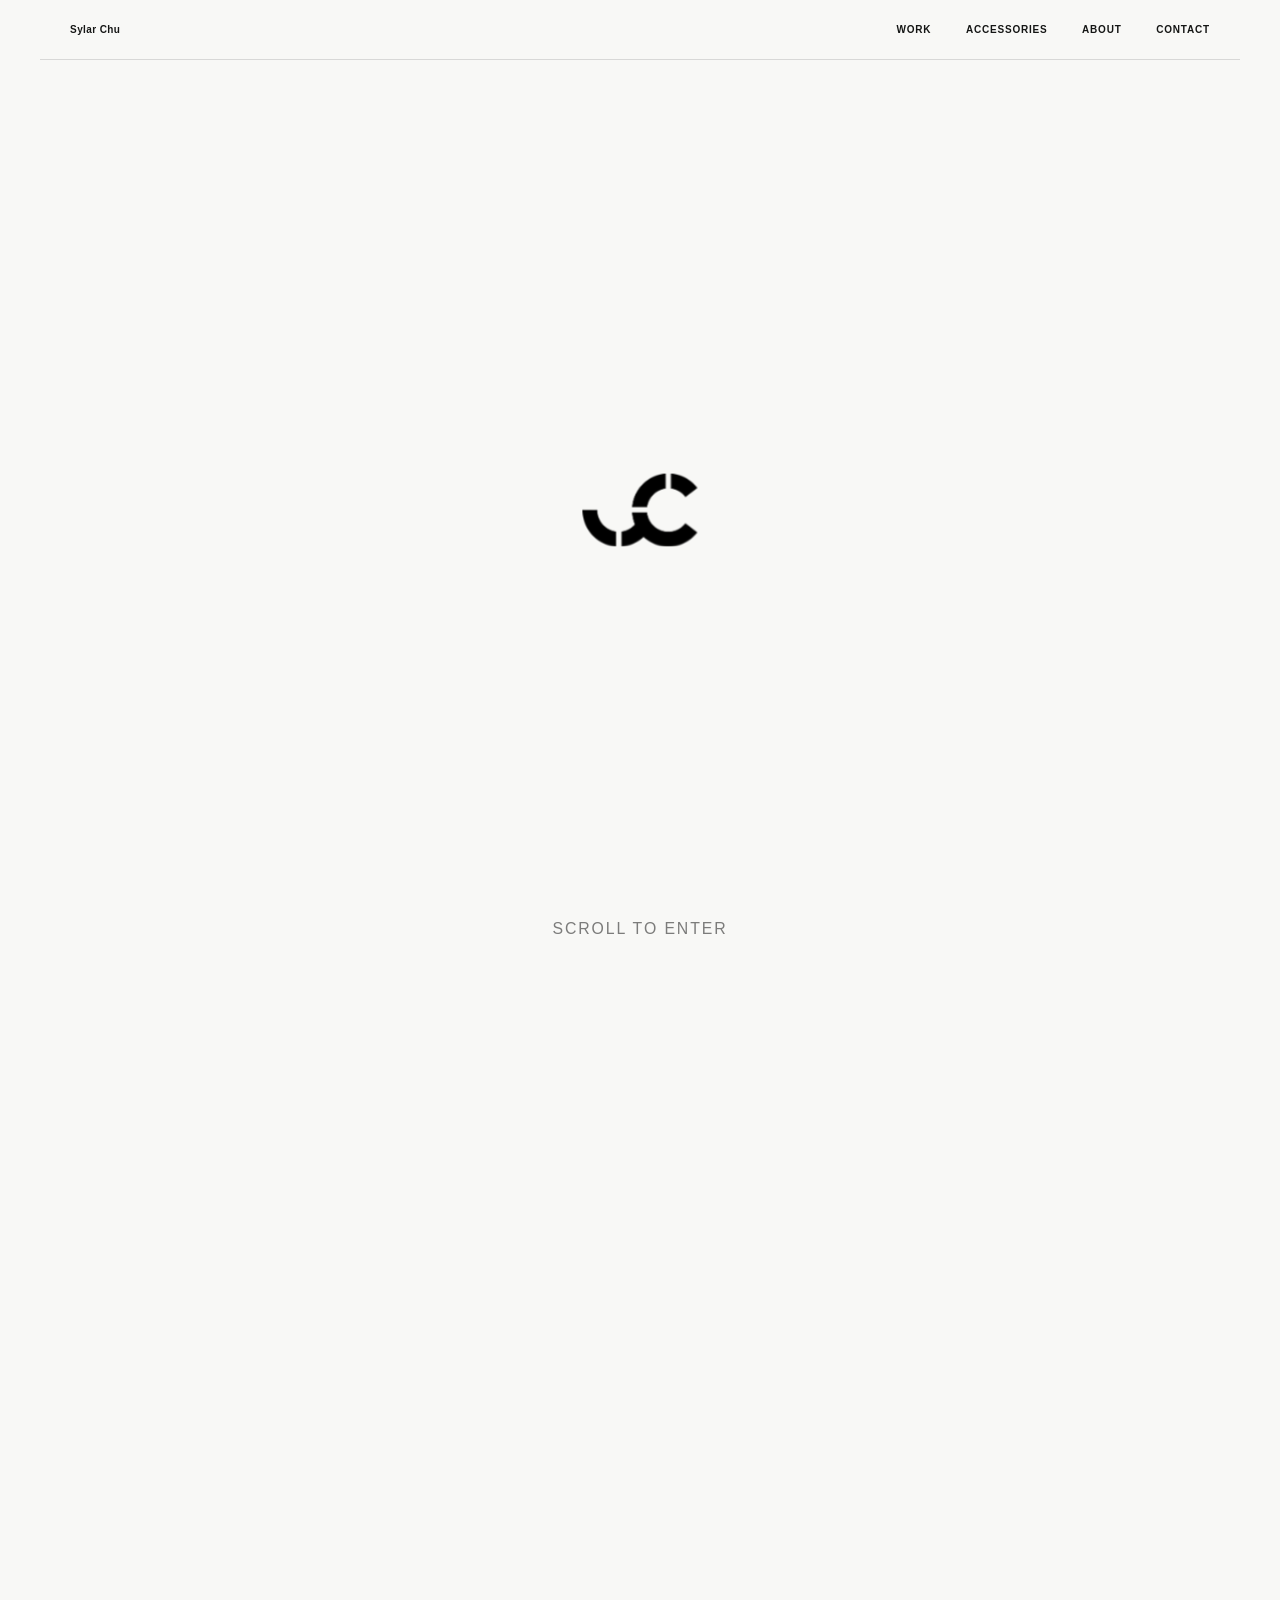
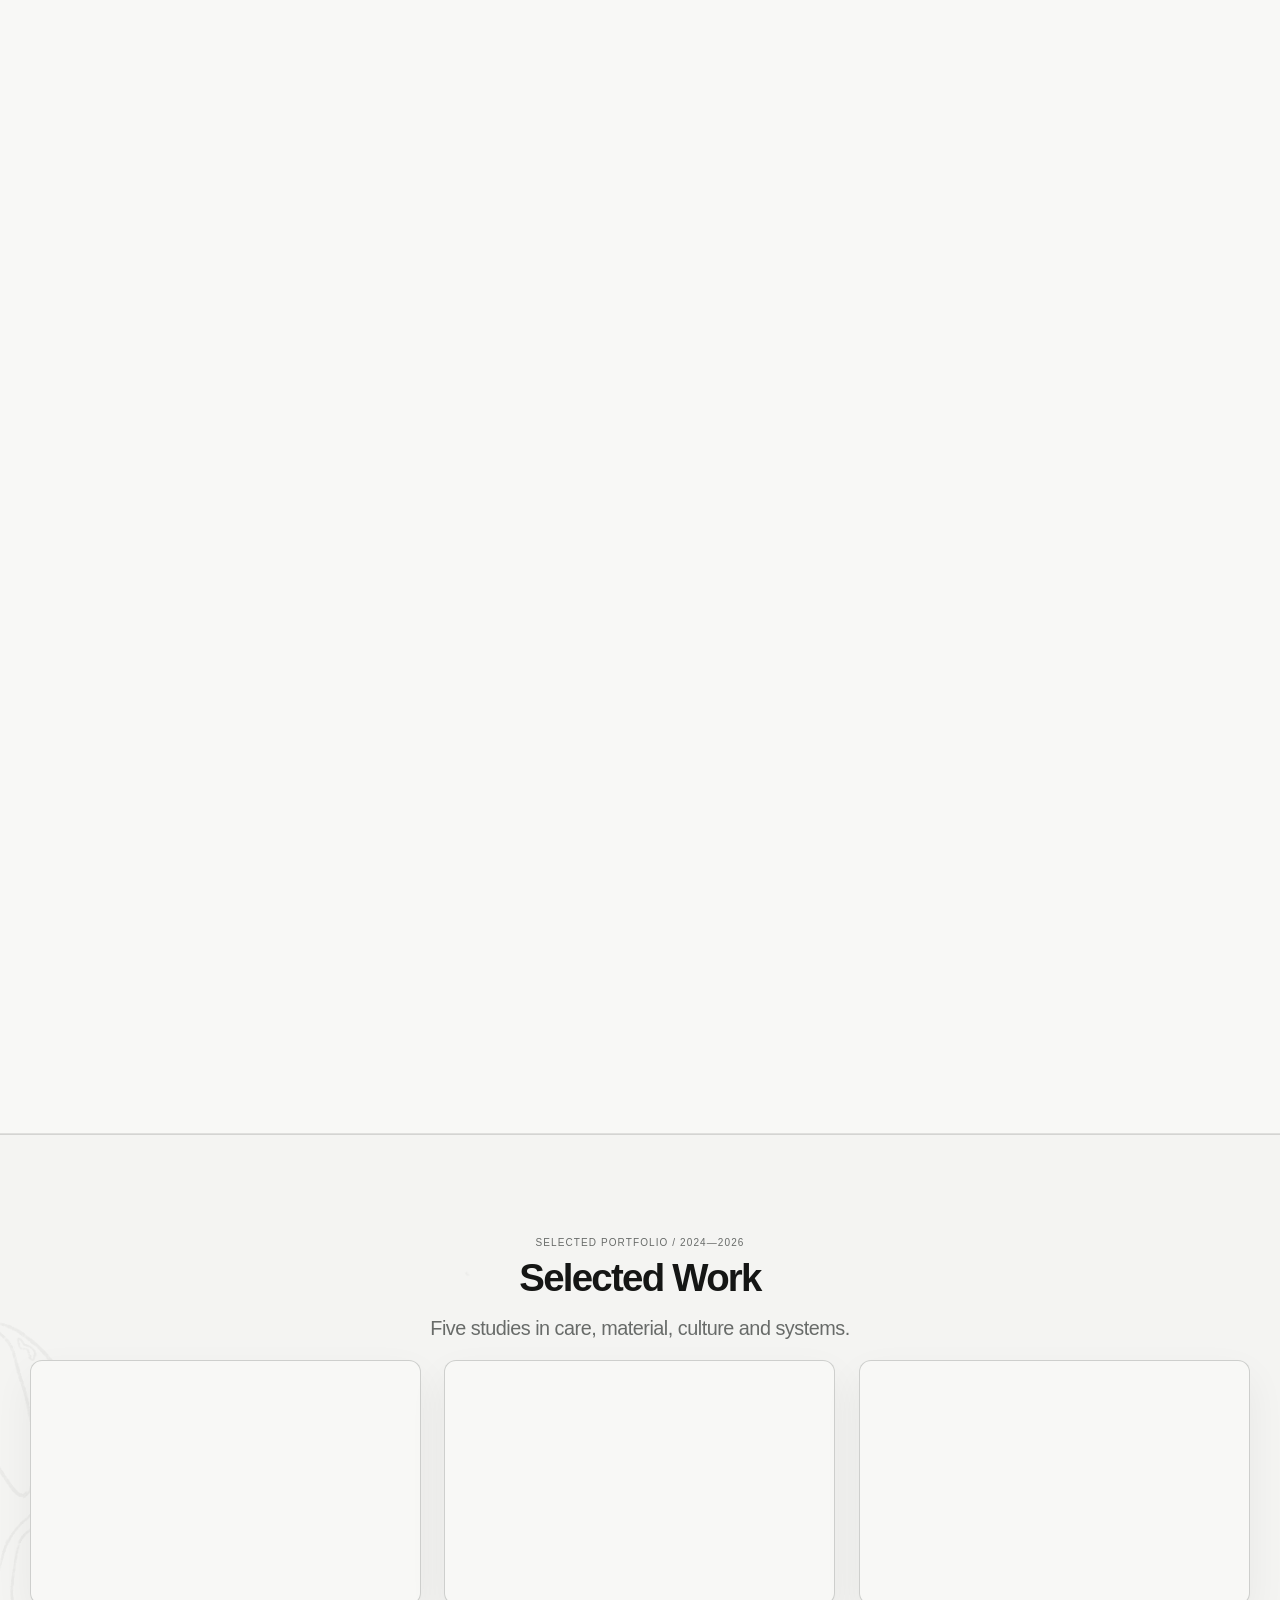
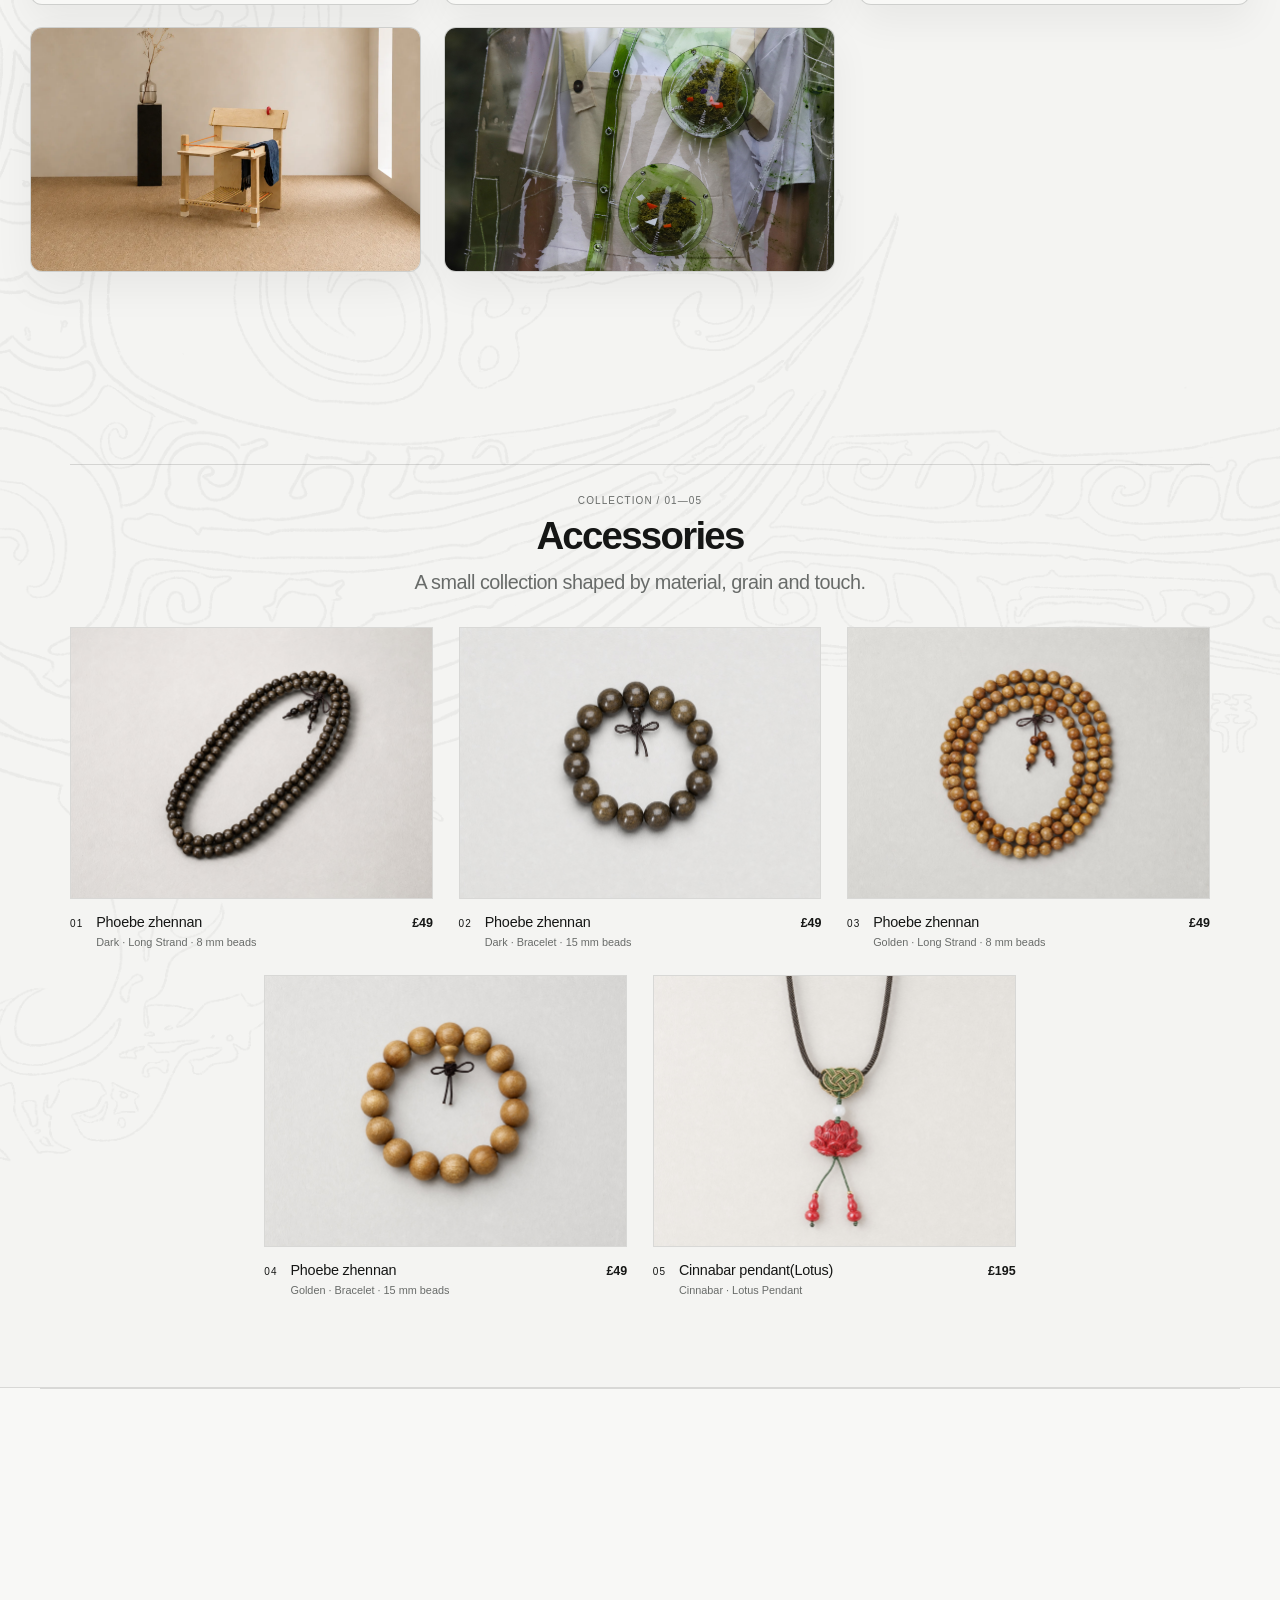
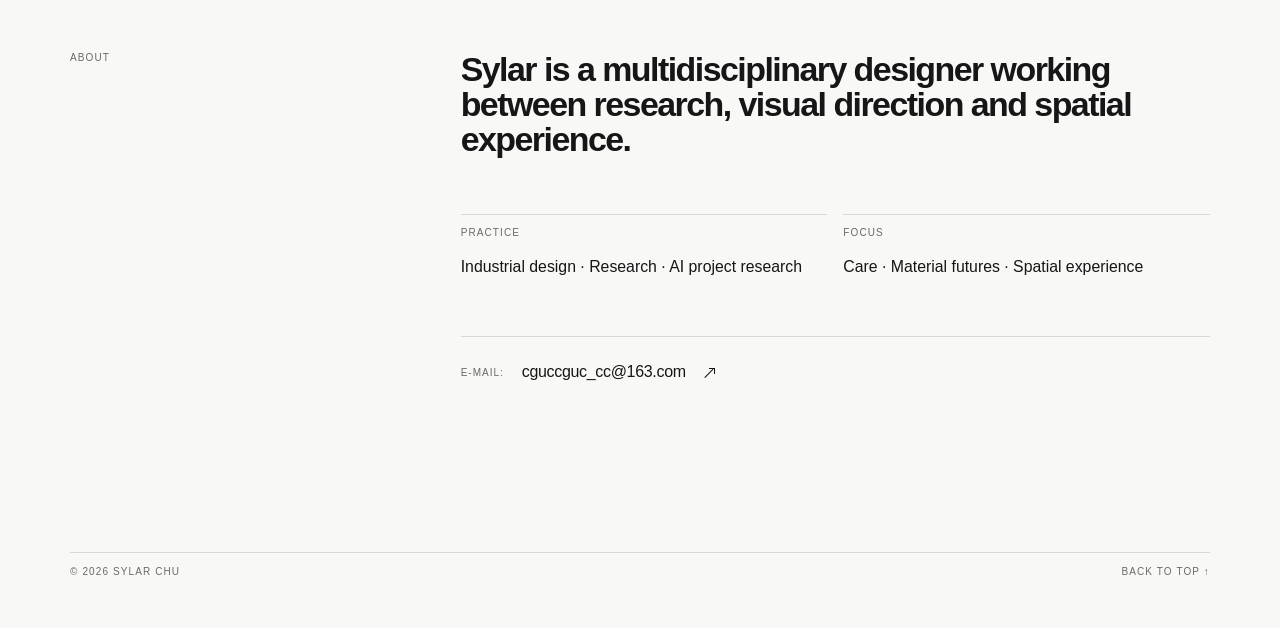
==== commit 0f0cb835: "Add files via upload" ====
--- a/index.html
+++ b/index.html
@@ -7,4 +7,4 @@
           if ("scrollRestoration" in history) history.scrollRestoration = "manual";
           scrollTo(0, 0);
         }
-      </script><link rel="stylesheet" href="/assets/browser-compat.css?v=20260812-1"/></head><body><main id="top"><header class="site-header page-container"><a class="site-brand" href="/" aria-label="Sylar Chu — home">Sylar Chu</a><nav aria-label="Primary navigation"><a href="#work">Work</a><a href="#accessories">Accessories</a><a href="#about">About</a><a href="#contact">Contact</a></nav></header><section class="home-scroll-intro" aria-labelledby="home-scroll-intro-title"><h1 class="sr-only" id="home-scroll-intro-title">Sylar Chu — Industrial Designer</h1><div class="scroll-expand  home-scroll-intro__expand"><div class="scroll-expand__track"><div class="scroll-expand__stage"><div class="scroll-expand__frame"><picture><source srcset="/sylar-portrait-transparent-v1.webp" type="image/webp"/><img class="scroll-expand__media" src="/sylar-portrait-transparent-v1.png" width="1024" height="1536" fetchpriority="high" decoding="async" alt="Black-and-white side portrait of Sylar Chu" draggable="false"/></picture><div class="scroll-expand__overlay scroll-expand__overlay--visible"><div class="home-scroll-intro__layout"><div class="home-scroll-intro__logo-wrap"><img class="home-intro__logo home-intro__logo--animated" src="/sylar-logo-transparent.png" alt="Sylar Chu monogram" width="546" height="345" decoding="async"/></div></div></div></div><div class="scroll-expand__hint">Scroll to enter</div></div></div></div></section><div class="home-canvas"><img class="home-canvas__art" src="/chinese-linework-background.webp" alt="" width="2732" height="2048" fetchPriority="high" decoding="async"/><span id="work" class="section-snap-anchor" aria-hidden="true"></span><section class="project-showcase-section page-container" ><div class="project-showcase"><header class="showcase-heading project-showcase__heading"><div><p class="eyebrow muted">Selected portfolio / 2024—2026</p><h2 class="heading-lg">Selected Work</h2></div><p class="body-large muted">Five studies in care, material, culture and systems.</p></header><div class="project-showcase__rail"><a class="project-showcase__link" href="/work/soulmate-tea-cup" aria-label="Open Soulmate Tea Cup"><figure class="tilted-card"><div class="tilted-card__inner" style="transform:none"><img src="/project-covers/soulmate-tea-cup.jpg" alt="Soulmate Tea Cup project cover" class="tilted-card__image" style="object-position:center calc(50% + 0%);transform:translateZ(0) scale(1)" loading="lazy" decoding="async"/><div class="tilted-card__overlay"><div class="project-card__label"><p class="project-card__category">Product Design · Cultural Research</p><div class="project-card__footer"><span class="meta-text">01</span><h3>Soulmate Tea Cup</h3><span class="meta-text">2024</span></div></div></div></div></figure></a><a class="project-showcase__link" href="/work/a-pocket-of-healing" aria-label="Open A Pocket of Healing"><figure class="tilted-card"><div class="tilted-card__inner" style="transform:none"><img src="/project-covers/a-pocket-of-healing.jpg" alt="A Pocket of Healing project cover" class="tilted-card__image" style="object-position:center calc(50% + 0%);transform:translateZ(0) scale(1)" loading="lazy" decoding="async"/><div class="tilted-card__overlay"><div class="project-card__label"><p class="project-card__category">Industrial Design · Sensory Experience</p><div class="project-card__footer"><span class="meta-text">02</span><h3>A Pocket of Healing</h3><span class="meta-text">2025</span></div></div></div></div></figure></a><a class="project-showcase__link" href="/work/tidemark" aria-label="Open TIDEMARK"><figure class="tilted-card"><div class="tilted-card__inner" style="transform:none"><img src="/project-covers/tidemark.jpg" alt="TIDEMARK project cover" class="tilted-card__image" style="object-position:center calc(50% + -16%);transform:translateZ(0) scale(1)" loading="lazy" decoding="async"/><div class="tilted-card__overlay"><div class="project-card__label"><p class="project-card__category">Industrial Design · Everyday Ritual</p><div class="project-card__footer"><span class="meta-text">03</span><h3>TIDEMARK</h3><span class="meta-text">2026</span></div></div></div></div></figure></a><a class="project-showcase__link" href="/work/coat-chairer" aria-label="Open COAT‑CHAIRER"><figure class="tilted-card"><div class="tilted-card__inner" style="transform:none"><img src="/project-covers/coat-chairer-outpaint-v1.webp" alt="COAT‑CHAIRER project cover" class="tilted-card__image" style="object-position:center calc(50% + 0%);transform:translateZ(0) scale(1)" loading="lazy" decoding="async"/><div class="tilted-card__overlay"><div class="project-card__label"><p class="project-card__category">Product Design · Social Interaction</p><div class="project-card__footer"><span class="meta-text">04</span><h3><span class="project-title-mark" aria-label="COAT-CHAIRER"><span aria-hidden="true">COAT</span><span class="project-title-mark__hyphen" aria-hidden="true"></span><span aria-hidden="true">CHAIRER</span></span></h3><span class="meta-text">2026</span></div></div></div></div></figure></a><a class="project-showcase__link" href="/work/mossuit-2030" aria-label="Open MOSSUIT 2030"><figure class="tilted-card"><div class="tilted-card__inner" style="transform:none"><img src="/project-covers/mossuit-2030.jpg" alt="MOSSUIT 2030 project cover" class="tilted-card__image" style="object-position:center calc(50% + 0%);transform:translateZ(0) scale(1)" loading="lazy" decoding="async"/><div class="tilted-card__overlay"><div class="project-card__label"><p class="project-card__category">Wearable Design · Speculative Research</p><div class="project-card__footer"><span class="meta-text">05</span><h3>MOSSUIT 2030</h3><span class="meta-text">2026</span></div></div></div></div></figure></a></div></div></section><span id="accessories" class="section-snap-anchor" aria-hidden="true"></span><section class="product-showcase-section page-container" ><div class="product-showcase"><header class="showcase-heading product-showcase__heading"><div><p class="eyebrow muted">Collection / 01—05</p><h2 class="heading-lg">Accessories</h2></div><p class="body-large muted">A small collection shaped by material, grain and touch.</p></header><div class="product-showcase__rail"><a class="product-card" href="/accessories/phoebe-zhennan-dark-strand" aria-label="Open Phoebe zhennan, Dark · Long Strand, 8 mm beads"><div class="product-card__image"><img src="/products/dark-long-necklace.jpg" alt="Phoebe zhennan — Dark · Long Strand" loading="lazy" decoding="async"/></div><div class="product-card__meta"><span class="meta-text">01</span><div><h3>Phoebe zhennan</h3><p class="product-card__variant">Dark · Long Strand<!-- --> · 8 mm beads</p></div><span class="product-card__price">£49</span></div></a><a class="product-card" href="/accessories/phoebe-zhennan-dark-bracelet" aria-label="Open Phoebe zhennan, Dark · Bracelet, 15 mm beads"><div class="product-card__image"><img src="/products/dark-large-bead-bracelet.jpg" alt="Phoebe zhennan — Dark · Bracelet" loading="lazy" decoding="async"/></div><div class="product-card__meta"><span class="meta-text">02</span><div><h3>Phoebe zhennan</h3><p class="product-card__variant">Dark · Bracelet<!-- --> · 15 mm beads</p></div><span class="product-card__price">£49</span></div></a><a class="product-card" href="/accessories/phoebe-zhennan-golden-strand" aria-label="Open Phoebe zhennan, Golden · Long Strand, 8 mm beads"><div class="product-card__image"><img src="/products/golden-multi-loop-necklace.jpg" alt="Phoebe zhennan — Golden · Long Strand" loading="lazy" decoding="async"/></div><div class="product-card__meta"><span class="meta-text">03</span><div><h3>Phoebe zhennan</h3><p class="product-card__variant">Golden · Long Strand<!-- --> · 8 mm beads</p></div><span class="product-card__price">£49</span></div></a><a class="product-card" href="/accessories/phoebe-zhennan-golden-bracelet" aria-label="Open Phoebe zhennan, Golden · Bracelet, 15 mm beads"><div class="product-card__image"><img src="/products/golden-large-bead-bracelet.jpg" alt="Phoebe zhennan — Golden · Bracelet" loading="lazy" decoding="async"/></div><div class="product-card__meta"><span class="meta-text">04</span><div><h3>Phoebe zhennan</h3><p class="product-card__variant">Golden · Bracelet<!-- --> · 15 mm beads</p></div><span class="product-card__price">£49</span></div></a><a class="product-card" href="/accessories/cinnabar-lotus-pendant" aria-label="Open Cinnabar pendant(Lotus), Cinnabar · Lotus Pendant"><div class="product-card__image"><img src="/products/cinnabar-lotus-pendant.jpg" alt="Cinnabar pendant(Lotus) — Cinnabar · Lotus Pendant" loading="lazy" decoding="async"/></div><div class="product-card__meta"><span class="meta-text">05</span><div><h3>Cinnabar pendant(Lotus)</h3><p class="product-card__variant">Cinnabar · Lotus Pendant</p></div><span class="product-card__price">£195</span></div></a></div></div></section></div><span id="about" class="section-snap-anchor" aria-hidden="true"></span><section class="framer-about page-container" ><p class="eyebrow muted">About</p><div class="framer-about__content"><p class="framer-about__copy heading-lg">Sylar is a multidisciplinary designer working between research, visual direction and spatial experience.</p><dl class="framer-about__details"><div><dt>Practice</dt><dd>Industrial design · Research · AI project research</dd></div><div><dt>Focus</dt><dd>Care · Material futures · Spatial experience</dd></div></dl><div class="framer-about__contact" id="contact"><a class="site-footer__email" href="mailto:cguccguc_cc@163.com"><span class="site-footer__label">E-mail:</span><span class="site-footer__address">cguccguc_cc@163.com</span><span class="site-footer__arrow diagonal-arrow" aria-hidden="true"></span></a></div></div><div class="site-footer__meta meta-text muted"><span>© <!-- -->2026<!-- --> <!-- -->Sylar Chu</span><a href="#top">Back to top ↑</a></div></section></main><script src="/static-interactions.js?v=20260812-1" defer data-static-interaction></script></body></html>+      </script><link rel="stylesheet" href="/assets/browser-compat.css?v=20260812-2"/></head><body><main id="top"><header class="site-header page-container"><a class="site-brand" href="/" aria-label="Sylar Chu — home">Sylar Chu</a><nav aria-label="Primary navigation"><a href="#work">Work</a><a href="#accessories">Accessories</a><a href="#about">About</a><a href="#contact">Contact</a></nav></header><section class="home-scroll-intro" aria-labelledby="home-scroll-intro-title"><h1 class="sr-only" id="home-scroll-intro-title">Sylar Chu — Industrial Designer</h1><div class="scroll-expand  home-scroll-intro__expand"><div class="scroll-expand__track"><div class="scroll-expand__stage"><div class="scroll-expand__frame"><picture><source srcset="/sylar-portrait-transparent-v1.webp" type="image/webp"/><img class="scroll-expand__media" src="/sylar-portrait-transparent-v1.png" width="1024" height="1536" fetchpriority="high" decoding="async" alt="Black-and-white side portrait of Sylar Chu" draggable="false"/></picture><div class="scroll-expand__overlay scroll-expand__overlay--visible"><div class="home-scroll-intro__layout"><div class="home-scroll-intro__logo-wrap"><img class="home-intro__logo home-intro__logo--animated" src="/sylar-logo-transparent.png" alt="Sylar Chu monogram" width="546" height="345" decoding="async"/></div></div></div></div><div class="scroll-expand__hint">Scroll to enter</div></div></div></div></section><div class="home-canvas"><img class="home-canvas__art" src="/chinese-linework-background.webp" alt="" width="2732" height="2048" fetchPriority="high" decoding="async"/><span id="work" class="section-snap-anchor" aria-hidden="true"></span><section class="project-showcase-section page-container" ><div class="project-showcase"><header class="showcase-heading project-showcase__heading"><div><p class="eyebrow muted">Selected portfolio / 2024—2026</p><h2 class="heading-lg">Selected Work</h2></div><p class="body-large muted">Five studies in care, material, culture and systems.</p></header><div class="project-showcase__rail"><a class="project-showcase__link" href="/work/soulmate-tea-cup" aria-label="Open Soulmate Tea Cup"><figure class="tilted-card"><div class="tilted-card__inner" style="transform:none"><img src="/project-covers/soulmate-tea-cup.jpg" alt="Soulmate Tea Cup project cover" class="tilted-card__image" style="object-position:center calc(50% + 0%);transform:translateZ(0) scale(1)" loading="lazy" decoding="async"/><div class="tilted-card__overlay"><div class="project-card__label"><p class="project-card__category">Product Design · Cultural Research</p><div class="project-card__footer"><span class="meta-text">01</span><h3>Soulmate Tea Cup</h3><span class="meta-text">2024</span></div></div></div></div></figure></a><a class="project-showcase__link" href="/work/a-pocket-of-healing" aria-label="Open A Pocket of Healing"><figure class="tilted-card"><div class="tilted-card__inner" style="transform:none"><img src="/project-covers/a-pocket-of-healing.jpg" alt="A Pocket of Healing project cover" class="tilted-card__image" style="object-position:center calc(50% + 0%);transform:translateZ(0) scale(1)" loading="lazy" decoding="async"/><div class="tilted-card__overlay"><div class="project-card__label"><p class="project-card__category">Industrial Design · Sensory Experience</p><div class="project-card__footer"><span class="meta-text">02</span><h3>A Pocket of Healing</h3><span class="meta-text">2025</span></div></div></div></div></figure></a><a class="project-showcase__link" href="/work/tidemark" aria-label="Open TIDEMARK"><figure class="tilted-card"><div class="tilted-card__inner" style="transform:none"><img src="/project-covers/tidemark.jpg" alt="TIDEMARK project cover" class="tilted-card__image" style="object-position:center calc(50% + -16%);transform:translateZ(0) scale(1)" loading="lazy" decoding="async"/><div class="tilted-card__overlay"><div class="project-card__label"><p class="project-card__category">Industrial Design · Everyday Ritual</p><div class="project-card__footer"><span class="meta-text">03</span><h3>TIDEMARK</h3><span class="meta-text">2026</span></div></div></div></div></figure></a><a class="project-showcase__link" href="/work/coat-chairer" aria-label="Open COAT‑CHAIRER"><figure class="tilted-card"><div class="tilted-card__inner" style="transform:none"><img src="/project-covers/coat-chairer-outpaint-v1.webp" alt="COAT‑CHAIRER project cover" class="tilted-card__image" style="object-position:center calc(50% + 0%);transform:translateZ(0) scale(1)" loading="lazy" decoding="async"/><div class="tilted-card__overlay"><div class="project-card__label"><p class="project-card__category">Product Design · Social Interaction</p><div class="project-card__footer"><span class="meta-text">04</span><h3><span class="project-title-mark" aria-label="COAT-CHAIRER"><span aria-hidden="true">COAT</span><span class="project-title-mark__hyphen" aria-hidden="true"></span><span aria-hidden="true">CHAIRER</span></span></h3><span class="meta-text">2026</span></div></div></div></div></figure></a><a class="project-showcase__link" href="/work/mossuit-2030" aria-label="Open MOSSUIT 2030"><figure class="tilted-card"><div class="tilted-card__inner" style="transform:none"><img src="/project-covers/mossuit-2030.jpg" alt="MOSSUIT 2030 project cover" class="tilted-card__image" style="object-position:center calc(50% + 0%);transform:translateZ(0) scale(1)" loading="lazy" decoding="async"/><div class="tilted-card__overlay"><div class="project-card__label"><p class="project-card__category">Wearable Design · Speculative Research</p><div class="project-card__footer"><span class="meta-text">05</span><h3>MOSSUIT 2030</h3><span class="meta-text">2026</span></div></div></div></div></figure></a></div></div></section><span id="accessories" class="section-snap-anchor" aria-hidden="true"></span><section class="product-showcase-section page-container" ><div class="product-showcase"><header class="showcase-heading product-showcase__heading"><div><p class="eyebrow muted">Collection / 01—05</p><h2 class="heading-lg">Accessories</h2></div><p class="body-large muted">A small collection shaped by material, grain and touch.</p></header><div class="product-showcase__rail"><a class="product-card" href="/accessories/phoebe-zhennan-dark-strand" aria-label="Open Phoebe zhennan, Dark · Long Strand, 8 mm beads"><div class="product-card__image"><img src="/products/dark-long-necklace.jpg" alt="Phoebe zhennan — Dark · Long Strand" loading="lazy" decoding="async"/></div><div class="product-card__meta"><span class="meta-text">01</span><div><h3>Phoebe zhennan</h3><p class="product-card__variant">Dark · Long Strand<!-- --> · 8 mm beads</p></div><span class="product-card__price">£49</span></div></a><a class="product-card" href="/accessories/phoebe-zhennan-dark-bracelet" aria-label="Open Phoebe zhennan, Dark · Bracelet, 15 mm beads"><div class="product-card__image"><img src="/products/dark-large-bead-bracelet.jpg" alt="Phoebe zhennan — Dark · Bracelet" loading="lazy" decoding="async"/></div><div class="product-card__meta"><span class="meta-text">02</span><div><h3>Phoebe zhennan</h3><p class="product-card__variant">Dark · Bracelet<!-- --> · 15 mm beads</p></div><span class="product-card__price">£49</span></div></a><a class="product-card" href="/accessories/phoebe-zhennan-golden-strand" aria-label="Open Phoebe zhennan, Golden · Long Strand, 8 mm beads"><div class="product-card__image"><img src="/products/golden-multi-loop-necklace.jpg" alt="Phoebe zhennan — Golden · Long Strand" loading="lazy" decoding="async"/></div><div class="product-card__meta"><span class="meta-text">03</span><div><h3>Phoebe zhennan</h3><p class="product-card__variant">Golden · Long Strand<!-- --> · 8 mm beads</p></div><span class="product-card__price">£49</span></div></a><a class="product-card" href="/accessories/phoebe-zhennan-golden-bracelet" aria-label="Open Phoebe zhennan, Golden · Bracelet, 15 mm beads"><div class="product-card__image"><img src="/products/golden-large-bead-bracelet.jpg" alt="Phoebe zhennan — Golden · Bracelet" loading="lazy" decoding="async"/></div><div class="product-card__meta"><span class="meta-text">04</span><div><h3>Phoebe zhennan</h3><p class="product-card__variant">Golden · Bracelet<!-- --> · 15 mm beads</p></div><span class="product-card__price">£49</span></div></a><a class="product-card" href="/accessories/cinnabar-lotus-pendant" aria-label="Open Cinnabar pendant(Lotus), Cinnabar · Lotus Pendant"><div class="product-card__image"><img src="/products/cinnabar-lotus-pendant.jpg" alt="Cinnabar pendant(Lotus) — Cinnabar · Lotus Pendant" loading="lazy" decoding="async"/></div><div class="product-card__meta"><span class="meta-text">05</span><div><h3>Cinnabar pendant(Lotus)</h3><p class="product-card__variant">Cinnabar · Lotus Pendant</p></div><span class="product-card__price">£195</span></div></a></div></div></section></div><span id="about" class="section-snap-anchor" aria-hidden="true"></span><section class="framer-about page-container" ><p class="eyebrow muted">About</p><div class="framer-about__content"><p class="framer-about__copy heading-lg">Sylar is a multidisciplinary designer working between research, visual direction and spatial experience.</p><dl class="framer-about__details"><div><dt>Practice</dt><dd>Industrial design · Research · AI project research</dd></div><div><dt>Focus</dt><dd>Care · Material futures · Spatial experience</dd></div></dl><div class="framer-about__contact" id="contact"><a class="site-footer__email" href="mailto:cguccguc_cc@163.com"><span class="site-footer__label">E-mail:</span><span class="site-footer__address">cguccguc_cc@163.com</span><span class="site-footer__arrow diagonal-arrow" aria-hidden="true"></span></a></div></div><div class="site-footer__meta meta-text muted"><span>© <!-- -->2026<!-- --> <!-- -->Sylar Chu</span><a href="#top">Back to top ↑</a></div></section></main><script src="/static-interactions.js?v=20260812-3" defer data-static-interaction></script></body></html>
--- a/assets/index-BrM2KB0w.css
+++ b/assets/index-BrM2KB0w.css
@@ -1,2 +1,2 @@
 /*! tailwindcss v4.2.1 | MIT License | https://tailwindcss.com */
-@layer properties{@supports (((-webkit-hyphens:none)) and (not (margin-trim:inline))) or ((-moz-orient:inline) and (not (color:rgb(from red r g b)))){*,:before,:after,::backdrop{--tw-rotate-x:initial;--tw-rotate-y:initial;--tw-rotate-z:initial;--tw-skew-x:initial;--tw-skew-y:initial}}}@layer theme{:root,:host{--font-sans:ui-sans-serif, system-ui, sans-serif, "Apple Color Emoji", "Segoe UI Emoji", "Segoe UI Symbol", "Noto Color Emoji";--font-mono:ui-monospace, SFMono-Regular, Menlo, Monaco, Consolas, "Liberation Mono", "Courier New", monospace;--spacing:.25rem;--default-transition-duration:.15s;--default-transition-timing-function:cubic-bezier(.4, 0, .2, 1);--default-font-family:var(--font-sans);--default-mono-font-family:var(--font-mono)}}@layer base{*,:after,:before,::backdrop{box-sizing:border-box;border:0 solid;margin:0;padding:0}::file-selector-button{box-sizing:border-box;border:0 solid;margin:0;padding:0}html,:host{-webkit-text-size-adjust:100%;tab-size:4;line-height:1.5;font-family:var(--default-font-family,ui-sans-serif, system-ui, sans-serif, "Apple Color Emoji", "Segoe UI Emoji", "Segoe UI Symbol", "Noto Color Emoji");font-feature-settings:var(--default-font-feature-settings,normal);font-variation-settings:var(--default-font-variation-settings,normal);-webkit-tap-highlight-color:transparent}hr{height:0;color:inherit;border-top-width:1px}abbr:where([title]){-webkit-text-decoration:underline dotted;text-decoration:underline dotted}h1,h2,h3,h4,h5,h6{font-size:inherit;font-weight:inherit}a{color:inherit;-webkit-text-decoration:inherit;-webkit-text-decoration:inherit;-webkit-text-decoration:inherit;-webkit-text-decoration:inherit;text-decoration:inherit}b,strong{font-weight:bolder}code,kbd,samp,pre{font-family:var(--default-mono-font-family,ui-monospace, SFMono-Regular, Menlo, Monaco, Consolas, "Liberation Mono", "Courier New", monospace);font-feature-settings:var(--default-mono-font-feature-settings,normal);font-variation-settings:var(--default-mono-font-variation-settings,normal);font-size:1em}small{font-size:80%}sub,sup{vertical-align:baseline;font-size:75%;line-height:0;position:relative}sub{bottom:-.25em}sup{top:-.5em}table{text-indent:0;border-color:inherit;border-collapse:collapse}:-moz-focusring{outline:auto}progress{vertical-align:baseline}summary{display:list-item}ol,ul,menu{list-style:none}img,svg,video,canvas,audio,iframe,embed,object{vertical-align:middle;display:block}img,video{max-width:100%;height:auto}button,input,select,optgroup,textarea{font:inherit;font-feature-settings:inherit;font-variation-settings:inherit;letter-spacing:inherit;color:inherit;opacity:1;background-color:#0000;border-radius:0}::file-selector-button{font:inherit;font-feature-settings:inherit;font-variation-settings:inherit;letter-spacing:inherit;color:inherit;opacity:1;background-color:#0000;border-radius:0}:where(select:is([multiple],[size])) optgroup{font-weight:bolder}:where(select:is([multiple],[size])) optgroup option{padding-inline-start:20px}::file-selector-button{margin-inline-end:4px}::placeholder{opacity:1}@supports (not ((-webkit-appearance:-apple-pay-button))) or (contain-intrinsic-size:1px){::placeholder{color:currentColor}@supports (color:color-mix(in lab, red, red)){::placeholder{color:color-mix(in oklab, currentcolor 50%, transparent)}}}textarea{resize:vertical}::-webkit-search-decoration{-webkit-appearance:none}::-webkit-date-and-time-value{min-height:1lh;text-align:inherit}::-webkit-datetime-edit{display:inline-flex}::-webkit-datetime-edit-fields-wrapper{padding:0}::-webkit-datetime-edit{padding-block:0}::-webkit-datetime-edit-year-field{padding-block:0}::-webkit-datetime-edit-month-field{padding-block:0}::-webkit-datetime-edit-day-field{padding-block:0}::-webkit-datetime-edit-hour-field{padding-block:0}::-webkit-datetime-edit-minute-field{padding-block:0}::-webkit-datetime-edit-second-field{padding-block:0}::-webkit-datetime-edit-millisecond-field{padding-block:0}::-webkit-datetime-edit-meridiem-field{padding-block:0}::-webkit-calendar-picker-indicator{line-height:1}:-moz-ui-invalid{box-shadow:none}button,input:where([type=button],[type=reset],[type=submit]){appearance:button}::file-selector-button{appearance:button}::-webkit-inner-spin-button{height:auto}::-webkit-outer-spin-button{height:auto}[hidden]:where(:not([hidden=until-found])){display:none!important}}@layer components;@layer utilities{.sr-only{clip-path:inset(50%);white-space:nowrap;border-width:0;width:1px;height:1px;margin:-1px;padding:0;position:absolute;overflow:hidden}.relative{position:relative}.static{position:static}.start{inset-inline-start:var(--spacing)}.end{inset-inline-end:var(--spacing)}.table{display:table}.transform{transform:var(--tw-rotate-x,) var(--tw-rotate-y,) var(--tw-rotate-z,) var(--tw-skew-x,) var(--tw-skew-y,)}.resize{resize:both}.transition{transition-property:color,background-color,border-color,outline-color,text-decoration-color,fill,stroke,--tw-gradient-from,--tw-gradient-via,--tw-gradient-to,opacity,box-shadow,transform,translate,scale,rotate,filter,-webkit-backdrop-filter,backdrop-filter,display,content-visibility,overlay,pointer-events;transition-timing-function:var(--tw-ease,var(--default-transition-timing-function));transition-duration:var(--tw-duration,var(--default-transition-duration))}}:root{--background:#f8f8f6;--foreground:#151615;--muted:#686b69;--border:#15161524;--page-padding:clamp(1rem, 2.35vw, 2.25rem);--section-space:clamp(4.5rem, 8.5vw, 7.5rem);--content-width:75rem}*,:before,:after{box-sizing:border-box}html{background:var(--background);color:var(--foreground);scroll-behavior:smooth;scroll-snap-type:none;scroll-padding-top:3.75rem}body{background:var(--background);min-width:20rem;color:var(--foreground);-webkit-font-smoothing:antialiased;margin:0;font-family:Arial,Helvetica,sans-serif;font-size:clamp(.875rem,.2vw + .83rem,1rem);line-height:1.4}::selection{background:var(--foreground);color:var(--background)}a{color:inherit;text-decoration:none}img{max-width:100%;display:block}h1,h2,h3,p,figure,dl,dd{margin:0}:focus-visible{outline:2px solid var(--foreground);outline-offset:4px}.sr-only{clip:rect(0, 0, 0, 0);white-space:nowrap;border:0;width:1px;height:1px;margin:-1px;padding:0;position:absolute;overflow:hidden}.page-container{width:min(100%, var(--content-width));padding-inline:var(--page-padding);margin-inline:auto}.eyebrow,.meta-text{letter-spacing:.11em;text-transform:uppercase;font-size:.625rem;font-weight:500;line-height:1.2}.muted{color:var(--muted)}.display{letter-spacing:-.055em;font-size:clamp(3rem,7vw,6.2rem);font-weight:600;line-height:.93}.heading-xl{letter-spacing:-.052em;font-size:clamp(2.7rem,5.6vw,5.25rem);font-weight:600;line-height:.94}.heading-lg{letter-spacing:-.045em;font-size:clamp(2rem,3.8vw,3.8rem);font-weight:600;line-height:.96}.heading-md{letter-spacing:-.035em;font-size:clamp(1.3rem,2vw,2rem);font-weight:500;line-height:1}.body-large{letter-spacing:-.025em;font-size:clamp(1.1rem,1.55vw,1.55rem);line-height:1.25}.site-header{z-index:50;border-bottom:1px solid var(--border);background:var(--background);grid-template-columns:1fr auto;align-items:center;min-height:3.75rem;display:grid;position:sticky;top:0}@supports (color:color-mix(in lab, red, red)){.site-header{background:color-mix(in srgb, var(--background) 94%, transparent)}}.site-header{-webkit-backdrop-filter:blur(10px);backdrop-filter:blur(10px)}.site-brand{letter-spacing:.04em;font-size:.625rem;font-weight:600}.site-header nav{gap:clamp(1.1rem,2.7vw,2.5rem);display:flex}.site-header nav a{letter-spacing:.08em;text-transform:uppercase;font-size:.625rem;font-weight:600}.site-header nav a:hover,.site-header nav a[aria-current=page]{text-underline-offset:.3em;text-decoration:underline}.framer-hero{border-bottom:1px solid var(--border);isolation:isolate;width:100%;height:clamp(38rem,100svh - 3.75rem,50rem);position:relative;overflow:hidden}.linework-hero__art{z-index:-2;object-fit:cover;object-position:52% 70%;transform-origin:50% 70%;width:100%;height:100%;position:absolute;inset:0;transform:translate(3.5%)scale(1.34)}.linework-hero__intro{z-index:2;top:clamp(2.5rem,6vw,5rem);right:max(var(--page-padding), calc((100vw - var(--content-width)) / 2 + var(--page-padding)));width:min(25rem, calc(100% - var(--page-padding) * 2));grid-template-columns:2.35rem minmax(0,1fr);align-items:center;gap:.9rem;display:grid;position:absolute}.linework-hero__logo{aspect-ratio:1;object-fit:cover;width:2.35rem}.linework-hero__intro .eyebrow{white-space:nowrap}.linework-hero__copy{letter-spacing:-.02em;max-width:25rem;margin-top:.65rem;font-size:clamp(.95rem,1vw,1.08rem);line-height:1.4}.home-canvas{border-bottom:1px solid var(--border);isolation:isolate;position:relative;overflow:hidden}.home-canvas__art{z-index:-1;object-fit:cover;object-position:50% 38%;opacity:.075;filter:grayscale(1)contrast(.62);pointer-events:none;-webkit-user-select:none;user-select:none;width:100%;height:100%;position:absolute;inset:0}.section-snap-anchor{width:0;height:0;scroll-margin-top:3.75rem;display:block}.home-intro{align-items:center;min-height:clamp(20rem,24vw,26rem);display:flex}.home-intro__content{grid-template-columns:minmax(16rem,.9fr) minmax(0,1.35fr);align-items:center;gap:clamp(2rem,4vw,5rem);width:100%;display:grid}.home-intro__logo{object-fit:contain;justify-self:center;width:clamp(17rem,23vw,23rem);height:auto}.home-intro__text{width:min(100%,39rem)}.blur-text{flex-wrap:wrap;display:flex}.blur-text__segment{animation:blur-text-reveal var(--blur-duration,.55s) cubic-bezier(.22, 1, .36, 1) var(--blur-delay,0s) both;will-change:transform, filter, opacity;display:inline-block}.home-intro__logo--animated{will-change:transform, filter, opacity;animation:.7s cubic-bezier(.22,1,.36,1) .3s both intro-logo-reveal}@keyframes blur-text-reveal{0%{filter:blur(10px);opacity:0;transform:translateY(var(--blur-offset,-20px))}to{filter:blur(0);opacity:1;transform:translateY(0)}}@keyframes intro-logo-reveal{0%{filter:blur(12px);opacity:0;transform:translateY(-20px)scale(.97)}to{filter:blur(0);opacity:1;transform:translateY(0)scale(1)}}.home-intro__identity{color:var(--foreground);flex-wrap:wrap;align-items:baseline;column-gap:.25rem;font-weight:700;display:flex}.home-intro__identity strong{color:var(--foreground);font-weight:750}.home-intro__copy{letter-spacing:-.025em;max-width:36rem;margin-top:.8rem;font-size:clamp(1.1rem,1.5vw,1.4rem);line-height:1.35}.home-intro__copy--first{margin-top:0}.home-scroll-intro{background:var(--background);border-bottom:1px solid var(--foreground);position:relative}@supports (color:color-mix(in lab, red, red)){.home-scroll-intro{border-bottom:1px solid color-mix(in srgb, var(--foreground) 11%, transparent)}}.home-scroll-intro__expand .scroll-expand__frame{background:0 0}.home-scroll-intro__expand .scroll-expand__media{object-fit:contain;object-position:center center;filter:grayscale(1)contrast(1.03)}.home-scroll-intro__layout{color:var(--foreground);position:absolute;inset:0}.home-scroll-intro__logo-wrap{z-index:2;will-change:transform;width:clamp(6.5rem,9vw,9.5rem);position:absolute;top:50%;left:50%;transform:translate(-50%,-50%)}.home-scroll-intro__logo-wrap .home-intro__logo{filter:invert();mix-blend-mode:difference;width:100%;max-width:none}.home-scroll-intro__text{z-index:3;width:min(29vw,31rem);position:absolute;top:50%;right:clamp(2.25rem,5vw,6rem);transform:translateY(-50%)}.home-scroll-intro__text .home-intro__copy{max-width:34rem;font-size:clamp(1rem,1.35vw,1.32rem)}.home-scroll-intro__expand .scroll-expand__hint{color:var(--foreground)}@supports (color:color-mix(in lab, red, red)){.home-scroll-intro__expand .scroll-expand__hint{color:color-mix(in srgb, var(--foreground) 55%, transparent)}}.project-showcase-section,.product-showcase-section{scroll-snap-align:start;scroll-snap-stop:always;flex-direction:column;justify-content:center;min-height:calc(100svh - 3.75rem);display:flex;position:relative}.project-showcase-section{border-top:1px solid var(--border);width:min(100%,104rem);padding-block:clamp(4rem,7vw,6.5rem)}.product-showcase-section{padding-block:clamp(4rem,7vw,6.5rem)}.showcase-heading{grid-template-columns:1fr minmax(18rem,.8fr);align-items:end;gap:2rem;margin-bottom:clamp(1.5rem,2.4vw,2.4rem);display:grid}.showcase-heading>p{justify-self:end;max-width:30rem}.showcase-heading>div{row-gap:.65rem;display:grid}.project-showcase__rail,.product-showcase__rail{gap:clamp(.75rem,1.4vw,1.5rem);display:grid}.project-showcase{width:100%}.project-showcase .heading-lg{font-size:clamp(1.9rem,3vw,3.25rem)}.project-showcase__heading{text-align:center;grid-template-columns:1fr;justify-items:center;gap:clamp(.9rem,1.5vw,1.4rem);margin-bottom:clamp(1rem,1.5vw,1.5rem)}.project-showcase__heading>div,.product-showcase__heading>div{justify-items:center}.project-showcase__heading>p{justify-self:center;max-width:34rem}.project-showcase__rail{grid-template-columns:repeat(3,minmax(0,1fr));gap:clamp(1rem,1.8vw,1.8rem)}.project-showcase__link{min-width:0;color:inherit;display:block}.tilted-card{aspect-ratio:16/10;perspective:900px;width:100%;position:relative}.tilted-card__inner{border:1px solid var(--foreground);width:100%;height:100%;position:relative;overflow:hidden}@supports (color:color-mix(in lab, red, red)){.tilted-card__inner{border:1px solid color-mix(in srgb, var(--foreground) 18%, transparent)}}.tilted-card__inner{background:var(--background);transform-style:preserve-3d;will-change:transform;border-radius:.75rem;box-shadow:0 1rem 2.5rem #1414140e}.tilted-card__image{object-fit:cover;width:100%;height:100%;position:absolute;inset:0;transform:translateZ(0)}.tilted-card__overlay{z-index:2;position:absolute;inset:0;transform:translateZ(26px)}.project-card__label{color:#fff;opacity:0;background:linear-gradient(#00000047,#0000 30%,#000000b8);flex-direction:column;justify-content:space-between;height:100%;padding:clamp(.62rem,.9vw,.8rem);transition:opacity .22s;display:flex}.project-showcase__link:hover .project-card__label,.project-showcase__link:focus-visible .project-card__label{opacity:1}.project-card__category{color:#fff;letter-spacing:-.01em;text-shadow:0 1px 12px #00000073;width:fit-content;font-size:clamp(.7rem,.72vw,.78rem);line-height:1}.project-card__footer{grid-template-columns:1.35rem minmax(0,1fr) auto;align-items:baseline;gap:.45rem;display:grid}.project-card__footer h3{letter-spacing:-.025em;text-overflow:ellipsis;white-space:nowrap;font-size:clamp(.82rem,.82vw,.92rem);font-weight:500;line-height:1;overflow:hidden}.project-card__footer .meta-text,.project-card__footer h3{color:#fff;text-shadow:0 1px 12px #00000073}.project-card__footer .meta-text{font-size:clamp(.62rem,.66vw,.7rem);line-height:1}.tilted-card__caption{z-index:4;border:1px solid var(--foreground);background:var(--background);max-width:13rem;color:var(--foreground);pointer-events:none;white-space:nowrap;border-radius:.25rem;padding:.35rem .55rem;font-size:.65rem;line-height:1.2;position:absolute;top:0;left:0}.product-showcase{border-top:1px solid var(--border);padding-top:clamp(1.5rem,2.4vw,2.25rem)}.product-showcase .heading-lg{font-size:clamp(1.9rem,3vw,3.25rem)}.product-showcase__heading{text-align:center;grid-template-columns:1fr;justify-items:center;gap:clamp(.75rem,1.2vw,1.1rem);margin-bottom:clamp(1.5rem,2.5vw,2.25rem)}.product-showcase__heading>p{justify-self:center;max-width:34rem}.product-showcase__rail{grid-template-columns:repeat(6,minmax(0,1fr));justify-content:center;gap:clamp(1.25rem,2vw,2rem);max-width:82rem;margin-inline:auto}.product-card{min-width:0;color:inherit;grid-column:span 2;display:block}.product-card:nth-child(4){grid-column:2/span 2}.product-card:nth-child(5){grid-column:4/span 2}.product-card__image{aspect-ratio:4/3;border:1px solid var(--border);background:#f8f8f6;overflow:hidden}.product-card__image img{object-fit:cover;width:100%;height:100%;transition:transform .36s cubic-bezier(.2,.7,.2,1)}.product-card:hover .product-card__image img{transform:scale(1.025)}.product-card__meta{grid-template-columns:auto minmax(0,1fr) auto;align-items:baseline;gap:.8rem;padding-top:.8rem;display:grid}.product-card__meta h3{letter-spacing:-.015em;font-size:clamp(.9rem,1vw,1.05rem);font-weight:500}.product-card__variant{color:var(--muted);margin-top:.2rem;font-size:.68rem;line-height:1.3}.product-card__price{white-space:nowrap;font-size:.78rem;font-weight:600}.accessory-detail__header{grid-template-columns:minmax(0,1fr) minmax(20rem,.65fr);align-items:end;gap:3rem;padding-block:clamp(4rem,8vw,8rem) clamp(2rem,4vw,4rem);display:grid}.accessory-detail__header .display{margin-top:.65rem;font-size:clamp(3.25rem,7vw,8rem)}.accessory-detail__info{border-top:1px solid var(--border);grid-template-columns:repeat(auto-fit,minmax(7rem,1fr));display:grid}.accessory-detail__info div{border-left:1px solid var(--border);padding:.8rem .7rem 0}.accessory-detail__info div:first-child{border-left:0;padding-left:0}.accessory-detail__info dt{color:var(--muted);letter-spacing:.1em;text-transform:uppercase;margin-bottom:.35rem;font-size:.62rem}.accessory-detail__info dd{font-size:.9rem}.accessory-detail__image{padding-bottom:clamp(4rem,8vw,8rem)}.accessory-detail__image img{aspect-ratio:4/3;border:1px solid var(--border);object-fit:cover;width:100%}.framer-section{padding-block:var(--section-space)}.framer-section__header{grid-template-columns:1fr 1fr;align-items:end;gap:1rem;padding-bottom:clamp(2rem,4vw,3.5rem);display:grid}.framer-section__header p{justify-self:end;max-width:28rem}.project-section__intro{width:min(100%,30rem);padding-bottom:clamp(2.5rem,5vw,4.5rem)}.project-section__intro .body-large{max-width:26rem;margin-top:1.2rem}.project-list{border-top:1px solid var(--foreground)}.project-row{border-bottom:1px solid var(--border);grid-template-columns:3.5rem minmax(0,1fr) minmax(14rem,.8fr) 3rem;align-items:center;gap:1rem;min-height:clamp(6.5rem,10vw,9rem);transition:padding .18s,background .18s;display:grid}.project-row:hover{background:#1516150a;padding-inline:.8rem}.project-row__description{color:var(--muted)}.project-row__title{font-kerning:normal;white-space:nowrap}.project-title-mark{white-space:nowrap;align-items:center;display:inline-flex}.project-title-mark__hyphen{background:currentColor;flex:none;width:.34em;height:.055em;margin-inline:.075em;transform:translateY(.025em)}.project-row__arrow{justify-self:end;font-size:1rem}.project-motion{border-top:1px solid var(--foreground)}.project-motion__header{grid-template-columns:minmax(0,1.15fr) minmax(18rem,.85fr);align-items:end;gap:clamp(2rem,5vw,5rem);padding-block:clamp(2rem,4vw,3.5rem);display:grid}.project-motion__header h2{margin-top:1.25rem}.project-motion__intro{justify-self:end;gap:1rem;max-width:31rem;display:grid}.grid-motion{border-block:1px solid var(--foreground);color:#f1f3f2;cursor:ew-resize;touch-action:pan-y;-webkit-user-select:none;user-select:none;background:#111312;height:clamp(38rem,63vw,50rem);position:relative;overflow:hidden}.grid-motion__intro{background:radial-gradient(circle at 50% 45%, var(--grid-motion-gradient), transparent 58%), #111312;justify-content:center;align-items:center;width:100%;height:100%;display:flex;position:relative;overflow:hidden}@supports (color:color-mix(in lab, red, red)){.grid-motion__intro{background:radial-gradient(circle at 50% 45%, color-mix(in srgb, var(--grid-motion-gradient) 17%, transparent), transparent 58%), #111312}}.grid-motion__intro:after{z-index:3;content:"";pointer-events:none;background:linear-gradient(90deg,#1113127a,#0000 15% 85%,#1113127a);position:absolute;inset:0}.grid-motion__container{z-index:2;transform-origin:50%;flex:none;grid-template-rows:repeat(4,1fr);gap:clamp(.45rem,.8vw,.8rem);width:148%;height:124%;display:grid;position:relative;transform:rotate(-8deg)}.grid-motion__row{will-change:transform;grid-template-columns:repeat(7,minmax(0,1fr));gap:clamp(.45rem,.8vw,.8rem);min-width:0;display:grid}.grid-motion__item{min-width:0;position:relative;overflow:hidden}.grid-motion-tile{color:#f1f3f2;isolation:isolate;background:#181a19;border:1px solid #f1f3f26b;display:flex;position:absolute;inset:0;overflow:hidden}.grid-motion-tile:after{z-index:1;content:"";pointer-events:none;background:linear-gradient(#0000 58%,#00000061);border:1px solid #0000;transition:border-color .22s,background .22s;position:absolute;inset:0}.grid-motion-tile:hover:after,.grid-motion-tile:focus-visible:after{background:linear-gradient(#0000 48%,#0000008a);border-color:#f1f3f2db}.grid-motion-tile--image img{object-fit:cover;width:100%;height:100%;transition:filter .4s,transform .65s cubic-bezier(.2,.75,.2,1)}.grid-motion-tile--image:hover img,.grid-motion-tile--image:focus-visible img{filter:saturate(1.08)contrast(1.03);transform:scale(1.045)}.grid-motion-tile.crop-left img{object-position:25% center}.grid-motion-tile.crop-right img{object-position:75% center}.grid-motion-tile.crop-detail img{object-position:center 62%;transform:scale(1.15)}.grid-motion-tile.crop-detail:hover img,.grid-motion-tile.crop-detail:focus-visible img{transform:scale(1.2)}.grid-motion-tile__corner{z-index:2;color:#ffffffc7;position:absolute;bottom:.55rem;right:.65rem}.grid-motion-tile--title,.grid-motion-tile--discipline{z-index:1;flex-direction:column;justify-content:space-between;padding:clamp(.75rem,1.3vw,1.25rem)}.grid-motion-tile--title{color:#151615;background:#d8ff42}.grid-motion-tile--title:after,.grid-motion-tile--discipline:after{display:none}.grid-motion-tile--title h3{letter-spacing:-.055em;max-width:11ch;font-size:clamp(1.15rem,2vw,2rem);font-weight:600;line-height:.95}.grid-motion-tile__meta{justify-content:space-between;gap:.75rem;font-size:.625rem;display:flex}.grid-motion-tile--discipline{background:var(--background);color:var(--foreground)}.grid-motion-tile__discipline{letter-spacing:-.04em;max-width:14ch;font-size:clamp(1rem,1.5vw,1.45rem);line-height:1.02}.grid-motion-tile--discipline .diagonal-arrow{position:absolute;bottom:.8rem;right:.9rem}.project-motion__nav{border-bottom:1px solid var(--border);grid-template-columns:repeat(4,minmax(0,1fr));display:grid}.project-motion__nav a{border-left:1px solid var(--border);grid-template-columns:minmax(0,1fr) auto;align-content:space-between;gap:.65rem;min-width:0;min-height:7rem;padding:.9rem;transition:background .18s,color .18s;display:grid}.project-motion__nav a:first-child{border-left:0}.project-motion__nav a>span:nth-child(2){letter-spacing:-.035em;text-overflow:ellipsis;white-space:nowrap;grid-column:1/-1;font-size:clamp(.92rem,1.15vw,1.1rem);overflow:hidden}.project-motion__nav a:hover,.project-motion__nav a:focus-visible{background:var(--foreground);color:var(--background)}.project-motion__nav a:hover .muted,.project-motion__nav a:focus-visible .muted{color:#f1f3f2a6}.diagonal-arrow{width:1em;height:1em;display:inline-block;position:relative}.diagonal-arrow:before{content:"";transform-origin:50%;background:currentColor;width:.82em;height:1px;position:absolute;top:50%;right:.04em;transform:rotate(-45deg)}.diagonal-arrow:after{content:"";border-top:1px solid;border-right:1px solid;width:.46em;height:.46em;position:absolute;top:.07em;right:.07em}.framer-about{min-height:calc(100svh - 3.75rem);padding-block:var(--section-space) clamp(5rem, 7vw, 6.5rem);border-top:1px solid var(--border);scroll-snap-align:start;scroll-snap-stop:always;grid-template-columns:1fr 2fr;align-content:center;gap:1rem;display:grid;position:relative}.framer-about__content{gap:clamp(2.25rem,4.5vw,4.25rem);display:grid}.framer-about__copy{max-width:48rem;font-size:clamp(1.65rem,2.65vw,2.75rem);line-height:1.02}.framer-about__details{grid-template-columns:repeat(2,1fr);gap:1rem;display:grid}.framer-about__details>div{border-top:1px solid var(--border);padding-top:.7rem}.framer-about__details dt{color:var(--muted);letter-spacing:.11em;text-transform:uppercase;margin-bottom:1rem;font-size:.625rem}.framer-about__contact{border-top:1px solid var(--border);padding-top:clamp(1rem,2vw,1.75rem)}.framer-about__contact .site-footer__email{padding-block:0}.framer-about>.site-footer__meta{right:var(--page-padding);bottom:clamp(1rem,2vw,1.6rem);left:var(--page-padding);position:absolute}.site-footer{border-top:1px solid var(--border);scroll-snap-align:start;scroll-snap-stop:always;align-items:center;min-height:calc(100svh - 3.75rem);display:flex}.site-footer>.page-container{width:min(calc(100% - (var(--page-padding) * 2)), var(--content-width))}.site-footer__email{align-items:center;gap:clamp(.65rem,1.4vw,1.25rem);padding-block:clamp(2.5rem,5vw,4.5rem);display:flex}.site-footer__label{color:var(--muted);letter-spacing:.1em;text-transform:uppercase;font-size:.625rem;font-weight:500;line-height:1}.site-footer__address{letter-spacing:-.02em;font-size:clamp(1rem,1.25vw,1.25rem);font-weight:400;line-height:1.3}.site-footer__arrow{flex:none;width:.65rem;height:.65rem;margin-left:.05rem;font-size:.85rem}.site-footer__arrow:before{width:.72rem;right:0}.site-footer__arrow:after{width:.34rem;height:.34rem;top:.04rem;right:.02rem}.site-footer__email:hover .site-footer__address{text-underline-offset:.12em;text-decoration:underline}.site-footer__meta{border-top:1px solid var(--border);justify-content:space-between;padding-block:.8rem 1.5rem;display:flex}.detail-back-row{padding-top:clamp(1.25rem,2.4vw,2rem)}.detail-back-link{color:var(--muted);letter-spacing:.09em;text-transform:uppercase;align-items:center;gap:.6rem;font-size:.625rem;font-weight:600;transition:color .16s;display:inline-flex}.detail-back-link:hover{color:var(--foreground)}.back-arrow{width:1rem;height:1rem;display:inline-block;position:relative}.back-arrow:before{content:"";background:currentColor;width:.9rem;height:1px;position:absolute;top:calc(50% - .5px);left:0}.back-arrow:after{content:"";border-bottom:1px solid;border-left:1px solid;width:.38rem;height:.38rem;position:absolute;top:.31rem;left:0;transform:rotate(45deg)}.page-intro{border-bottom:1px solid var(--border);padding-block:clamp(5rem,12vw,11rem) clamp(3rem,6vw,6rem)}.page-intro__copy{max-width:36rem;margin-top:2rem}.work-index{padding-block:var(--section-space)}.project-hero{padding-block:clamp(4rem,10vw,9rem)}.detail-back-row+.project-hero,.detail-back-row+.accessory-detail__header{padding-top:clamp(2rem,4vw,3.5rem)}.project-hero h1{max-width:61rem;margin-top:1.5rem}.project-hero__title{font-kerning:normal;text-wrap:balance}.project-hero__info{grid-template-columns:repeat(2,1fr);gap:1.5rem 1rem;max-width:42rem;margin-top:clamp(3rem,7vw,6rem);display:grid}.project-hero__info dt{color:var(--muted);letter-spacing:.11em;text-transform:uppercase;margin-bottom:.35rem;font-size:.625rem}.project-pages{border-top:1px solid var(--border)}.project-page{border-bottom:1px solid var(--border);background:#151615}.project-page img{width:100%;height:auto}.project-pagination{border-bottom:1px solid var(--border);grid-template-columns:1fr 1fr;display:grid}.project-pagination a{min-height:8rem;padding:1rem var(--page-padding);border-left:1px solid var(--border);justify-content:space-between;align-items:flex-end;display:flex}.project-pagination a:first-child{border-left:0}.project-pagination a:hover{background:#1516150a}@media (max-width:960px){.project-showcase__rail{grid-template-columns:repeat(2,minmax(0,1fr))}.product-showcase__rail{max-width:none;padding:.5rem var(--page-padding) 1.5rem;margin-inline:calc(var(--page-padding) * -1);scroll-snap-type:x mandatory;scrollbar-width:thin;grid-template-columns:none;grid-auto-columns:minmax(11rem,26vw);grid-auto-flow:column;overflow-x:auto}.product-card{scroll-snap-align:start;grid-column:auto}.product-card:nth-child(4),.product-card:nth-child(5){grid-column:auto}}@media (max-width:760px){.showcase-heading{grid-template-columns:1fr;gap:1rem}.showcase-heading>p{justify-self:start}.project-showcase__heading>p,.product-showcase__heading>p{justify-self:center}.home-intro{min-height:13rem}.home-scroll-intro__expand .scroll-expand__frame{clip-path:inset(8% 4% round 12px)}.home-scroll-intro__expand .scroll-expand__media{object-position:center center}.home-scroll-intro__logo-wrap{width:5.25rem;top:42%;bottom:auto;left:50%;transform:translate(-50%,-50%)}.home-scroll-intro__text{top:auto;right:var(--page-padding);bottom:3.5rem;left:var(--page-padding);background:var(--background);width:auto;padding:.9rem 1rem}@supports (color:color-mix(in lab, red, red)){.home-scroll-intro__text{background:color-mix(in srgb, var(--background) 86%, transparent)}}.home-scroll-intro__text{-webkit-backdrop-filter:blur(10px);backdrop-filter:blur(10px);transform:none}.home-scroll-intro__text .home-intro__copy{font-size:clamp(.92rem,3.8vw,1.05rem)}.product-showcase__rail{grid-auto-columns:minmax(11rem,58vw)}.project-showcase__rail{grid-template-columns:1fr}.tilted-card__caption{display:none}.accessory-detail__header{grid-template-columns:1fr;gap:2rem}.framer-section__header,.framer-about{grid-template-columns:1fr}.framer-section__header p{justify-self:start}.project-row{grid-template-columns:2.25rem minmax(0,1fr) 2rem}.project-row__description{display:none}.project-motion__header{grid-template-columns:1fr;gap:1.5rem}.project-motion__intro{justify-self:start;max-width:28rem}.grid-motion{height:clamp(27rem,116vw,36rem)}.grid-motion__container{gap:.4rem;width:225%;height:120%;transform:rotate(-9deg)}.grid-motion__row{gap:.4rem}.grid-motion-tile--title h3{font-size:clamp(1rem,4.5vw,1.4rem)}.grid-motion-tile__discipline{font-size:clamp(.9rem,3.8vw,1.2rem)}.project-motion__nav{grid-template-columns:repeat(2,minmax(0,1fr))}.project-motion__nav a:nth-child(3){border-left:0}.project-motion__nav a:nth-child(n+3){border-top:1px solid var(--border)}.framer-about{gap:3rem}}@media (max-width:520px){.site-header nav{gap:.8rem}.site-header nav a:last-child{display:none}.home-canvas__art{object-position:46% 30%;opacity:.06}.home-intro{align-items:flex-start;min-height:15rem;padding-top:2rem}.home-intro__content{grid-template-columns:5.5rem minmax(0,1fr);gap:1rem}.home-intro__logo{width:5.5rem}.home-intro__copy{margin-top:.45rem;font-size:.92rem}.project-showcase-section{padding-top:3.25rem}.site-footer__email{flex-wrap:wrap;row-gap:.7rem}.site-footer__label{flex-basis:100%}.site-footer__address{font-size:clamp(1.15rem,6vw,1.4rem)}.project-card__label{min-height:3.1rem;padding:.6rem .7rem}.accessory-detail__info{grid-template-columns:1fr}.accessory-detail__info div,.accessory-detail__info div:first-child{border-top:1px solid var(--border);border-left:0;padding:.75rem 0}.framer-hero{height:min(42rem,100svh - 3.75rem);min-height:34rem}.linework-hero__art{object-position:48% 68%;transform-origin:50% 68%;transform:scale(1.04)}.linework-hero__intro{top:1rem;right:var(--page-padding);left:var(--page-padding);background:var(--background);grid-template-columns:2.5rem minmax(0,1fr);gap:.85rem;width:auto;padding:.85rem}@supports (color:color-mix(in lab, red, red)){.linework-hero__intro{background:color-mix(in srgb, var(--background) 92%, transparent)}}.linework-hero__logo{width:2.5rem}.linework-hero__intro .eyebrow{white-space:normal}.linework-hero__copy{margin-top:.45rem;font-size:.9rem;line-height:1.35}.project-hero__title{font-size:clamp(2.35rem,12vw,3rem)}.project-row{min-height:5.5rem}.framer-about__details,.project-hero__info,.project-pagination{grid-template-columns:1fr}.project-pagination a{border-left:0;border-top:1px solid var(--border)}}@media (prefers-reduced-motion:reduce){html{scroll-behavior:auto}*,:before,:after{transition-duration:.01ms!important}.grid-motion__row{transform:none!important}}@property --tw-rotate-x{syntax:"*";inherits:false}@property --tw-rotate-y{syntax:"*";inherits:false}@property --tw-rotate-z{syntax:"*";inherits:false}@property --tw-skew-x{syntax:"*";inherits:false}@property --tw-skew-y{syntax:"*";inherits:false}
+@layer properties{@supports (((-webkit-hyphens:none)) and (not (margin-trim:inline))) or ((-moz-orient:inline) and (not (color:rgb(from red r g b)))){*,:before,:after,::backdrop{--tw-rotate-x:initial;--tw-rotate-y:initial;--tw-rotate-z:initial;--tw-skew-x:initial;--tw-skew-y:initial}}}@layer theme{:root,:host{--font-sans:ui-sans-serif, system-ui, sans-serif, "Apple Color Emoji", "Segoe UI Emoji", "Segoe UI Symbol", "Noto Color Emoji";--font-mono:ui-monospace, SFMono-Regular, Menlo, Monaco, Consolas, "Liberation Mono", "Courier New", monospace;--spacing:.25rem;--default-transition-duration:.15s;--default-transition-timing-function:cubic-bezier(.4, 0, .2, 1);--default-font-family:var(--font-sans);--default-mono-font-family:var(--font-mono)}}@layer base{*,:after,:before,::backdrop{box-sizing:border-box;border:0 solid;margin:0;padding:0}::file-selector-button{box-sizing:border-box;border:0 solid;margin:0;padding:0}html,:host{-webkit-text-size-adjust:100%;tab-size:4;line-height:1.5;font-family:var(--default-font-family,ui-sans-serif, system-ui, sans-serif, "Apple Color Emoji", "Segoe UI Emoji", "Segoe UI Symbol", "Noto Color Emoji");font-feature-settings:var(--default-font-feature-settings,normal);font-variation-settings:var(--default-font-variation-settings,normal);-webkit-tap-highlight-color:transparent}hr{height:0;color:inherit;border-top-width:1px}abbr:where([title]){-webkit-text-decoration:underline dotted;text-decoration:underline dotted}h1,h2,h3,h4,h5,h6{font-size:inherit;font-weight:inherit}a{color:inherit;-webkit-text-decoration:inherit;-webkit-text-decoration:inherit;-webkit-text-decoration:inherit;-webkit-text-decoration:inherit;text-decoration:inherit}b,strong{font-weight:bolder}code,kbd,samp,pre{font-family:var(--default-mono-font-family,ui-monospace, SFMono-Regular, Menlo, Monaco, Consolas, "Liberation Mono", "Courier New", monospace);font-feature-settings:var(--default-mono-font-feature-settings,normal);font-variation-settings:var(--default-mono-font-variation-settings,normal);font-size:1em}small{font-size:80%}sub,sup{vertical-align:baseline;font-size:75%;line-height:0;position:relative}sub{bottom:-.25em}sup{top:-.5em}table{text-indent:0;border-color:inherit;border-collapse:collapse}:-moz-focusring{outline:auto}progress{vertical-align:baseline}summary{display:list-item}ol,ul,menu{list-style:none}img,svg,video,canvas,audio,iframe,embed,object{vertical-align:middle;display:block}img,video{max-width:100%;height:auto}button,input,select,optgroup,textarea{font:inherit;font-feature-settings:inherit;font-variation-settings:inherit;letter-spacing:inherit;color:inherit;opacity:1;background-color:#0000;border-radius:0}::file-selector-button{font:inherit;font-feature-settings:inherit;font-variation-settings:inherit;letter-spacing:inherit;color:inherit;opacity:1;background-color:#0000;border-radius:0}:where(select:is([multiple],[size])) optgroup{font-weight:bolder}:where(select:is([multiple],[size])) optgroup option{padding-inline-start:20px}::file-selector-button{margin-inline-end:4px}::placeholder{opacity:1}@supports (not ((-webkit-appearance:-apple-pay-button))) or (contain-intrinsic-size:1px){::placeholder{color:currentColor}@supports (color:color-mix(in lab, red, red)){::placeholder{color:color-mix(in oklab, currentcolor 50%, transparent)}}}textarea{resize:vertical}::-webkit-search-decoration{-webkit-appearance:none}::-webkit-date-and-time-value{min-height:1lh;text-align:inherit}::-webkit-datetime-edit{display:inline-flex}::-webkit-datetime-edit-fields-wrapper{padding:0}::-webkit-datetime-edit{padding-block:0}::-webkit-datetime-edit-year-field{padding-block:0}::-webkit-datetime-edit-month-field{padding-block:0}::-webkit-datetime-edit-day-field{padding-block:0}::-webkit-datetime-edit-hour-field{padding-block:0}::-webkit-datetime-edit-minute-field{padding-block:0}::-webkit-datetime-edit-second-field{padding-block:0}::-webkit-datetime-edit-millisecond-field{padding-block:0}::-webkit-datetime-edit-meridiem-field{padding-block:0}::-webkit-calendar-picker-indicator{line-height:1}:-moz-ui-invalid{box-shadow:none}button,input:where([type=button],[type=reset],[type=submit]){appearance:button}::file-selector-button{appearance:button}::-webkit-inner-spin-button{height:auto}::-webkit-outer-spin-button{height:auto}[hidden]:where(:not([hidden=until-found])){display:none!important}}@layer components;@layer utilities{.sr-only{clip-path:inset(50%);white-space:nowrap;border-width:0;width:1px;height:1px;margin:-1px;padding:0;position:absolute;overflow:hidden}.relative{position:relative}.static{position:static}.start{inset-inline-start:var(--spacing)}.end{inset-inline-end:var(--spacing)}.table{display:table}.transform{transform:var(--tw-rotate-x,) var(--tw-rotate-y,) var(--tw-rotate-z,) var(--tw-skew-x,) var(--tw-skew-y,)}.resize{resize:both}.transition{transition-property:color,background-color,border-color,outline-color,text-decoration-color,fill,stroke,--tw-gradient-from,--tw-gradient-via,--tw-gradient-to,opacity,box-shadow,transform,translate,scale,rotate,filter,-webkit-backdrop-filter,backdrop-filter,display,content-visibility,overlay,pointer-events;transition-timing-function:var(--tw-ease,var(--default-transition-timing-function));transition-duration:var(--tw-duration,var(--default-transition-duration))}}:root{--background:#f8f8f6;--foreground:#151615;--muted:#686b69;--border:#15161524;--page-padding:clamp(1rem, 2.35vw, 2.25rem);--section-space:clamp(4.5rem, 8.5vw, 7.5rem);--content-width:75rem}*,:before,:after{box-sizing:border-box}html{background:var(--background);color:var(--foreground);scroll-behavior:smooth;scroll-snap-type:none;scroll-padding-top:3.75rem}body{background:var(--background);min-width:20rem;color:var(--foreground);-webkit-font-smoothing:antialiased;margin:0;font-family:Arial,Helvetica,sans-serif;font-size:clamp(.875rem,.2vw + .83rem,1rem);line-height:1.4}::selection{background:var(--foreground);color:var(--background)}a{color:inherit;text-decoration:none}img{max-width:100%;display:block}h1,h2,h3,p,figure,dl,dd{margin:0}:focus-visible{outline:2px solid var(--foreground);outline-offset:4px}.sr-only{clip:rect(0, 0, 0, 0);white-space:nowrap;border:0;width:1px;height:1px;margin:-1px;padding:0;position:absolute;overflow:hidden}.page-container{width:min(100%, var(--content-width));padding-inline:var(--page-padding);margin-inline:auto}.eyebrow,.meta-text{letter-spacing:.11em;text-transform:uppercase;font-size:.625rem;font-weight:500;line-height:1.2}.muted{color:var(--muted)}.display{letter-spacing:-.055em;font-size:clamp(3rem,7vw,6.2rem);font-weight:600;line-height:.93}.heading-xl{letter-spacing:-.052em;font-size:clamp(2.7rem,5.6vw,5.25rem);font-weight:600;line-height:.94}.heading-lg{letter-spacing:-.045em;font-size:clamp(2rem,3.8vw,3.8rem);font-weight:600;line-height:.96}.heading-md{letter-spacing:-.035em;font-size:clamp(1.3rem,2vw,2rem);font-weight:500;line-height:1}.body-large{letter-spacing:-.025em;font-size:clamp(1.1rem,1.55vw,1.55rem);line-height:1.25}.site-header{z-index:50;border-bottom:1px solid var(--border);background:var(--background);grid-template-columns:1fr auto;align-items:center;min-height:3.75rem;display:grid;position:sticky;top:0}@supports (color:color-mix(in lab, red, red)){.site-header{background:color-mix(in srgb, var(--background) 94%, transparent)}}.site-header{-webkit-backdrop-filter:blur(10px);backdrop-filter:blur(10px)}.site-brand{letter-spacing:.04em;font-size:.625rem;font-weight:600}.site-header nav{gap:clamp(1.1rem,2.7vw,2.5rem);display:flex}.site-header nav a{letter-spacing:.08em;text-transform:uppercase;font-size:.625rem;font-weight:600}.site-header nav a:hover,.site-header nav a[aria-current=page]{text-underline-offset:.3em;text-decoration:underline}.framer-hero{border-bottom:1px solid var(--border);isolation:isolate;width:100%;height:clamp(38rem,100svh - 3.75rem,50rem);position:relative;overflow:hidden}.linework-hero__art{z-index:-2;object-fit:cover;object-position:52% 70%;transform-origin:50% 70%;width:100%;height:100%;position:absolute;inset:0;transform:translate(3.5%)scale(1.34)}.linework-hero__intro{z-index:2;top:clamp(2.5rem,6vw,5rem);right:max(var(--page-padding), calc((100vw - var(--content-width)) / 2 + var(--page-padding)));width:min(25rem, calc(100% - var(--page-padding) * 2));grid-template-columns:2.35rem minmax(0,1fr);align-items:center;gap:.9rem;display:grid;position:absolute}.linework-hero__logo{aspect-ratio:1;object-fit:cover;width:2.35rem}.linework-hero__intro .eyebrow{white-space:nowrap}.linework-hero__copy{letter-spacing:-.02em;max-width:25rem;margin-top:.65rem;font-size:clamp(.95rem,1vw,1.08rem);line-height:1.4}.home-canvas{border-bottom:1px solid var(--border);isolation:isolate;position:relative;overflow:hidden}.home-canvas__art{z-index:-1;object-fit:cover;object-position:50% 38%;opacity:.075;filter:grayscale(1)contrast(.62);pointer-events:none;-webkit-user-select:none;user-select:none;width:100%;height:100%;position:absolute;inset:0}.section-snap-anchor{width:0;height:0;scroll-margin-top:3.75rem;display:block}.home-intro{align-items:center;min-height:clamp(20rem,24vw,26rem);display:flex}.home-intro__content{grid-template-columns:minmax(16rem,.9fr) minmax(0,1.35fr);align-items:center;gap:clamp(2rem,4vw,5rem);width:100%;display:grid}.home-intro__logo{object-fit:contain;justify-self:center;width:clamp(17rem,23vw,23rem);height:auto}.home-intro__text{width:min(100%,39rem)}.blur-text{flex-wrap:wrap;display:flex}.blur-text__segment{animation:blur-text-reveal var(--blur-duration,.55s) cubic-bezier(.22, 1, .36, 1) var(--blur-delay,0s) both;will-change:transform, filter, opacity;display:inline-block}.home-intro__logo--animated{will-change:transform, filter, opacity;animation:.7s cubic-bezier(.22,1,.36,1) .3s both intro-logo-reveal}@keyframes blur-text-reveal{0%{filter:blur(10px);opacity:0;transform:translateY(var(--blur-offset,-20px))}to{filter:blur(0);opacity:1;transform:translateY(0)}}@keyframes intro-logo-reveal{0%{filter:blur(12px);opacity:0;transform:translateY(-20px)scale(.97)}to{filter:blur(0);opacity:1;transform:translateY(0)scale(1)}}.home-intro__identity{color:var(--foreground);flex-wrap:wrap;align-items:baseline;column-gap:.25rem;font-weight:700;display:flex}.home-intro__identity strong{color:var(--foreground);font-weight:750}.home-intro__copy{letter-spacing:-.025em;max-width:36rem;margin-top:.8rem;font-size:clamp(1.1rem,1.5vw,1.4rem);line-height:1.35}.home-intro__copy--first{margin-top:0}.home-scroll-intro{background:var(--background);border-bottom:1px solid var(--foreground);position:relative}@supports (color:color-mix(in lab, red, red)){.home-scroll-intro{border-bottom:1px solid color-mix(in srgb, var(--foreground) 11%, transparent)}}.home-scroll-intro__expand .scroll-expand__frame{background:0 0}.home-scroll-intro__expand .scroll-expand__media{object-fit:contain;object-position:center center;filter:grayscale(1)contrast(1.03)}.home-scroll-intro__layout{color:var(--foreground);position:absolute;inset:0}.home-scroll-intro__logo-wrap{z-index:2;will-change:transform;width:clamp(6.5rem,9vw,9.5rem);position:absolute;top:50%;left:50%;transform:translate(-50%,-50%)}.home-scroll-intro__logo-wrap .home-intro__logo{filter:invert();mix-blend-mode:difference;width:100%;max-width:none}.home-scroll-intro__text{z-index:3;width:min(29vw,31rem);position:absolute;top:50%;right:clamp(2.25rem,5vw,6rem);transform:translateY(-50%)}.home-scroll-intro__text .home-intro__copy{max-width:34rem;font-size:clamp(1rem,1.35vw,1.32rem)}.home-scroll-intro__expand .scroll-expand__hint{color:var(--foreground)}@supports (color:color-mix(in lab, red, red)){.home-scroll-intro__expand .scroll-expand__hint{color:color-mix(in srgb, var(--foreground) 55%, transparent)}}.project-showcase-section,.product-showcase-section{scroll-snap-align:start;scroll-snap-stop:always;flex-direction:column;justify-content:center;min-height:calc(100svh - 3.75rem);display:flex;position:relative}.project-showcase-section{border-top:1px solid var(--border);width:min(100%,104rem);padding-block:clamp(4rem,7vw,6.5rem)}.product-showcase-section{padding-block:clamp(4rem,7vw,6.5rem)}.showcase-heading{grid-template-columns:1fr minmax(18rem,.8fr);align-items:end;gap:2rem;margin-bottom:clamp(1.5rem,2.4vw,2.4rem);display:grid}.showcase-heading>p{justify-self:end;max-width:30rem}.showcase-heading>div{row-gap:.65rem;display:grid}.project-showcase__rail,.product-showcase__rail{gap:clamp(.75rem,1.4vw,1.5rem);display:grid}.project-showcase{width:100%}.project-showcase .heading-lg{font-size:clamp(1.9rem,3vw,3.25rem)}.project-showcase__heading{text-align:center;grid-template-columns:1fr;justify-items:center;gap:clamp(.9rem,1.5vw,1.4rem);margin-bottom:clamp(1rem,1.5vw,1.5rem)}.project-showcase__heading>div,.product-showcase__heading>div{justify-items:center}.project-showcase__heading>p{justify-self:center;max-width:34rem}.project-showcase__rail{grid-template-columns:repeat(3,minmax(0,1fr));gap:clamp(1rem,1.8vw,1.8rem)}.project-showcase__link{min-width:0;color:inherit;display:block}.tilted-card{aspect-ratio:16/10;perspective:900px;width:100%;position:relative}.tilted-card__inner{border:1px solid var(--foreground);width:100%;height:100%;position:relative;overflow:hidden}@supports (color:color-mix(in lab, red, red)){.tilted-card__inner{border:1px solid color-mix(in srgb, var(--foreground) 18%, transparent)}}.tilted-card__inner{background:var(--background);transform-style:preserve-3d;will-change:transform;border-radius:.75rem;box-shadow:0 1rem 2.5rem #1414140e}.tilted-card__image{object-fit:cover;width:100%;height:100%;position:absolute;inset:0;transform:translateZ(0)}.tilted-card__overlay{z-index:2;position:absolute;inset:0;transform:translateZ(26px)}.project-card__label{color:#fff;opacity:0;background:linear-gradient(#00000047,#0000 30%,#000000b8);flex-direction:column;justify-content:space-between;height:100%;padding:clamp(.62rem,.9vw,.8rem);transition:opacity .22s;display:flex}.project-showcase__link:hover .project-card__label,.project-showcase__link:focus-visible .project-card__label{opacity:1}.project-card__category{color:#fff;letter-spacing:-.01em;text-shadow:0 1px 12px #00000073;width:fit-content;font-size:clamp(.7rem,.72vw,.78rem);line-height:1}.project-card__footer{grid-template-columns:1.35rem minmax(0,1fr) auto;align-items:baseline;gap:.45rem;display:grid}.project-card__footer h3{letter-spacing:-.025em;text-overflow:ellipsis;white-space:nowrap;font-size:clamp(.82rem,.82vw,.92rem);font-weight:500;line-height:1;overflow:hidden}.project-card__footer .meta-text,.project-card__footer h3{color:#fff;text-shadow:0 1px 12px #00000073}.project-card__footer .meta-text{font-size:clamp(.62rem,.66vw,.7rem);line-height:1}.tilted-card__caption{z-index:4;border:1px solid var(--foreground);background:var(--background);max-width:13rem;color:var(--foreground);pointer-events:none;white-space:nowrap;border-radius:.25rem;padding:.35rem .55rem;font-size:.65rem;line-height:1.2;position:absolute;top:0;left:0}.product-showcase{border-top:1px solid var(--border);padding-top:clamp(1.5rem,2.4vw,2.25rem)}.product-showcase .heading-lg{font-size:clamp(1.9rem,3vw,3.25rem)}.product-showcase__heading{text-align:center;grid-template-columns:1fr;justify-items:center;gap:clamp(.75rem,1.2vw,1.1rem);margin-bottom:clamp(1.5rem,2.5vw,2.25rem)}.product-showcase__heading>p{justify-self:center;max-width:34rem}.product-showcase__rail{grid-template-columns:repeat(6,minmax(0,1fr));justify-content:center;gap:clamp(1.25rem,2vw,2rem);max-width:82rem;margin-inline:auto}.product-card{min-width:0;color:inherit;grid-column:span 2;display:block}.product-card:nth-child(4){grid-column:2/span 2}.product-card:nth-child(5){grid-column:4/span 2}.product-card__image{aspect-ratio:4/3;border:1px solid var(--border);background:#f8f8f6;overflow:hidden}.product-card__image img{object-fit:cover;width:100%;height:100%;transition:transform .36s cubic-bezier(.2,.7,.2,1)}.product-card:hover .product-card__image img{transform:scale(1.025)}.product-card__meta{grid-template-columns:auto minmax(0,1fr) auto;align-items:baseline;gap:.8rem;padding-top:.8rem;display:grid}.product-card__meta h3{letter-spacing:-.015em;font-size:clamp(.9rem,1vw,1.05rem);font-weight:500}.product-card__variant{color:var(--muted);margin-top:.2rem;font-size:.68rem;line-height:1.3}.product-card__price{white-space:nowrap;font-size:.78rem;font-weight:600}.accessory-detail__header{grid-template-columns:minmax(0,1fr) minmax(20rem,.65fr);align-items:end;gap:3rem;padding-block:clamp(4rem,8vw,8rem) clamp(2rem,4vw,4rem);display:grid}.accessory-detail__header .display{margin-top:.65rem;font-size:clamp(3.25rem,7vw,8rem)}.accessory-detail__info{border-top:1px solid var(--border);grid-template-columns:repeat(auto-fit,minmax(7rem,1fr));display:grid}.accessory-detail__info div{border-left:1px solid var(--border);padding:.8rem .7rem 0}.accessory-detail__info div:first-child{border-left:0;padding-left:0}.accessory-detail__info dt{color:var(--muted);letter-spacing:.1em;text-transform:uppercase;margin-bottom:.35rem;font-size:.62rem}.accessory-detail__info dd{font-size:.9rem}.accessory-detail__image{padding-bottom:clamp(4rem,8vw,8rem)}.accessory-detail__image img{aspect-ratio:4/3;border:1px solid var(--border);object-fit:cover;width:100%}.framer-section{padding-block:var(--section-space)}.framer-section__header{grid-template-columns:1fr 1fr;align-items:end;gap:1rem;padding-bottom:clamp(2rem,4vw,3.5rem);display:grid}.framer-section__header p{justify-self:end;max-width:28rem}.project-section__intro{width:min(100%,30rem);padding-bottom:clamp(2.5rem,5vw,4.5rem)}.project-section__intro .body-large{max-width:26rem;margin-top:1.2rem}.project-list{border-top:1px solid var(--foreground)}.project-row{border-bottom:1px solid var(--border);grid-template-columns:3.5rem minmax(0,1fr) minmax(14rem,.8fr) 3rem;align-items:center;gap:1rem;min-height:clamp(6.5rem,10vw,9rem);transition:padding .18s,background .18s;display:grid}.project-row:hover{background:#1516150a;padding-inline:.8rem}.project-row__description{color:var(--muted)}.project-row__title{font-kerning:normal;white-space:nowrap}.project-title-mark{white-space:nowrap;align-items:center;display:inline-flex}.project-title-mark__hyphen{background:currentColor;flex:none;width:.34em;height:.055em;margin-inline:.075em;transform:translateY(.025em)}.project-row__arrow{justify-self:end;font-size:1rem}.project-motion{border-top:1px solid var(--foreground)}.project-motion__header{grid-template-columns:minmax(0,1.15fr) minmax(18rem,.85fr);align-items:end;gap:clamp(2rem,5vw,5rem);padding-block:clamp(2rem,4vw,3.5rem);display:grid}.project-motion__header h2{margin-top:1.25rem}.project-motion__intro{justify-self:end;gap:1rem;max-width:31rem;display:grid}.grid-motion{border-block:1px solid var(--foreground);color:#f1f3f2;cursor:ew-resize;touch-action:pan-y;-webkit-user-select:none;user-select:none;background:#111312;height:clamp(38rem,63vw,50rem);position:relative;overflow:hidden}.grid-motion__intro{background:radial-gradient(circle at 50% 45%, var(--grid-motion-gradient), transparent 58%), #111312;justify-content:center;align-items:center;width:100%;height:100%;display:flex;position:relative;overflow:hidden}@supports (color:color-mix(in lab, red, red)){.grid-motion__intro{background:radial-gradient(circle at 50% 45%, color-mix(in srgb, var(--grid-motion-gradient) 17%, transparent), transparent 58%), #111312}}.grid-motion__intro:after{z-index:3;content:"";pointer-events:none;background:linear-gradient(90deg,#1113127a,#0000 15% 85%,#1113127a);position:absolute;inset:0}.grid-motion__container{z-index:2;transform-origin:50%;flex:none;grid-template-rows:repeat(4,1fr);gap:clamp(.45rem,.8vw,.8rem);width:148%;height:124%;display:grid;position:relative;transform:rotate(-8deg)}.grid-motion__row{will-change:transform;grid-template-columns:repeat(7,minmax(0,1fr));gap:clamp(.45rem,.8vw,.8rem);min-width:0;display:grid}.grid-motion__item{min-width:0;position:relative;overflow:hidden}.grid-motion-tile{color:#f1f3f2;isolation:isolate;background:#181a19;border:1px solid #f1f3f26b;display:flex;position:absolute;inset:0;overflow:hidden}.grid-motion-tile:after{z-index:1;content:"";pointer-events:none;background:linear-gradient(#0000 58%,#00000061);border:1px solid #0000;transition:border-color .22s,background .22s;position:absolute;inset:0}.grid-motion-tile:hover:after,.grid-motion-tile:focus-visible:after{background:linear-gradient(#0000 48%,#0000008a);border-color:#f1f3f2db}.grid-motion-tile--image img{object-fit:cover;width:100%;height:100%;transition:filter .4s,transform .65s cubic-bezier(.2,.75,.2,1)}.grid-motion-tile--image:hover img,.grid-motion-tile--image:focus-visible img{filter:saturate(1.08)contrast(1.03);transform:scale(1.045)}.grid-motion-tile.crop-left img{object-position:25% center}.grid-motion-tile.crop-right img{object-position:75% center}.grid-motion-tile.crop-detail img{object-position:center 62%;transform:scale(1.15)}.grid-motion-tile.crop-detail:hover img,.grid-motion-tile.crop-detail:focus-visible img{transform:scale(1.2)}.grid-motion-tile__corner{z-index:2;color:#ffffffc7;position:absolute;bottom:.55rem;right:.65rem}.grid-motion-tile--title,.grid-motion-tile--discipline{z-index:1;flex-direction:column;justify-content:space-between;padding:clamp(.75rem,1.3vw,1.25rem)}.grid-motion-tile--title{color:#151615;background:#d8ff42}.grid-motion-tile--title:after,.grid-motion-tile--discipline:after{display:none}.grid-motion-tile--title h3{letter-spacing:-.055em;max-width:11ch;font-size:clamp(1.15rem,2vw,2rem);font-weight:600;line-height:.95}.grid-motion-tile__meta{justify-content:space-between;gap:.75rem;font-size:.625rem;display:flex}.grid-motion-tile--discipline{background:var(--background);color:var(--foreground)}.grid-motion-tile__discipline{letter-spacing:-.04em;max-width:14ch;font-size:clamp(1rem,1.5vw,1.45rem);line-height:1.02}.grid-motion-tile--discipline .diagonal-arrow{position:absolute;bottom:.8rem;right:.9rem}.project-motion__nav{border-bottom:1px solid var(--border);grid-template-columns:repeat(4,minmax(0,1fr));display:grid}.project-motion__nav a{border-left:1px solid var(--border);grid-template-columns:minmax(0,1fr) auto;align-content:space-between;gap:.65rem;min-width:0;min-height:7rem;padding:.9rem;transition:background .18s,color .18s;display:grid}.project-motion__nav a:first-child{border-left:0}.project-motion__nav a>span:nth-child(2){letter-spacing:-.035em;text-overflow:ellipsis;white-space:nowrap;grid-column:1/-1;font-size:clamp(.92rem,1.15vw,1.1rem);overflow:hidden}.project-motion__nav a:hover,.project-motion__nav a:focus-visible{background:var(--foreground);color:var(--background)}.project-motion__nav a:hover .muted,.project-motion__nav a:focus-visible .muted{color:#f1f3f2a6}.diagonal-arrow{width:1em;height:1em;display:inline-block;position:relative}.diagonal-arrow:before{content:"";transform-origin:50%;background:currentColor;width:.82em;height:1px;position:absolute;top:50%;right:.04em;transform:rotate(-45deg)}.diagonal-arrow:after{content:"";border-top:1px solid;border-right:1px solid;width:.46em;height:.46em;position:absolute;top:.07em;right:.07em}.framer-about{min-height:calc(100svh - 3.75rem);padding-block:var(--section-space) clamp(5rem, 7vw, 6.5rem);border-top:1px solid var(--border);scroll-snap-align:start;scroll-snap-stop:always;grid-template-columns:1fr 2fr;align-content:center;gap:1rem;display:grid;position:relative}.framer-about__content{gap:clamp(2.25rem,4.5vw,4.25rem);display:grid}.framer-about__copy{max-width:48rem;font-size:clamp(1.65rem,2.65vw,2.75rem);line-height:1.02}.framer-about__details{grid-template-columns:repeat(2,1fr);gap:1rem;display:grid}.framer-about__details>div{border-top:1px solid var(--border);padding-top:.7rem}.framer-about__details dt{color:var(--muted);letter-spacing:.11em;text-transform:uppercase;margin-bottom:1rem;font-size:.625rem}.framer-about__contact{border-top:1px solid var(--border);padding-top:clamp(1rem,2vw,1.75rem)}.framer-about__contact .site-footer__email{padding-block:0}.framer-about>.site-footer__meta{right:var(--page-padding);bottom:clamp(1rem,2vw,1.6rem);left:var(--page-padding);position:absolute}.site-footer{border-top:1px solid var(--border);scroll-snap-align:start;scroll-snap-stop:always;align-items:center;min-height:calc(100svh - 3.75rem);display:flex}.site-footer>.page-container{width:min(calc(100% - (var(--page-padding) * 2)), var(--content-width))}.site-footer__email{align-items:center;gap:clamp(.65rem,1.4vw,1.25rem);padding-block:clamp(2.5rem,5vw,4.5rem);display:flex}.site-footer__label{color:var(--muted);letter-spacing:.1em;text-transform:uppercase;font-size:.625rem;font-weight:500;line-height:1}.site-footer__address{letter-spacing:-.02em;font-size:clamp(1rem,1.25vw,1.25rem);font-weight:400;line-height:1.3}.site-footer__arrow{flex:none;width:.65rem;height:.65rem;margin-left:.05rem;font-size:.85rem}.site-footer__arrow:before{width:.72rem;right:0}.site-footer__arrow:after{width:.34rem;height:.34rem;top:.04rem;right:.02rem}.site-footer__email:hover .site-footer__address{text-underline-offset:.12em;text-decoration:underline}.site-footer__meta{border-top:1px solid var(--border);justify-content:space-between;padding-block:.8rem 1.5rem;display:flex}.detail-back-row{padding-top:clamp(1.25rem,2.4vw,2rem)}.detail-back-link{color:var(--muted);letter-spacing:.09em;text-transform:uppercase;align-items:center;gap:.6rem;font-size:.625rem;font-weight:600;transition:color .16s;display:inline-flex}.detail-back-link:hover{color:var(--foreground)}.back-arrow{width:1rem;height:1rem;display:inline-block;position:relative}.back-arrow:before{content:"";background:currentColor;width:.9rem;height:1px;position:absolute;top:calc(50% - .5px);left:0}.back-arrow:after{content:"";border-bottom:1px solid;border-left:1px solid;width:.38rem;height:.38rem;position:absolute;top:.31rem;left:0;transform:rotate(45deg)}.page-intro{border-bottom:1px solid var(--border);padding-block:clamp(5rem,12vw,11rem) clamp(3rem,6vw,6rem)}.page-intro__copy{max-width:36rem;margin-top:2rem}.work-index{padding-block:var(--section-space)}.project-hero{padding-block:clamp(4rem,10vw,9rem)}.detail-back-row+.project-hero,.detail-back-row+.accessory-detail__header{padding-top:clamp(2rem,4vw,3.5rem)}.project-hero h1{max-width:61rem;margin-top:1.5rem}.project-hero__title{font-kerning:normal;text-wrap:balance}.project-hero__info{grid-template-columns:repeat(2,1fr);gap:1.5rem 1rem;max-width:42rem;margin-top:clamp(3rem,7vw,6rem);display:grid}.project-hero__info dt{color:var(--muted);letter-spacing:.11em;text-transform:uppercase;margin-bottom:.35rem;font-size:.625rem}.project-pages{border-top:1px solid var(--border)}.project-page{border-bottom:1px solid var(--border);background:#151615}.project-page img{width:100%;height:auto}.project-pagination{border-bottom:1px solid var(--border);grid-template-columns:1fr 1fr;display:grid}.project-pagination a{min-height:8rem;padding:1rem var(--page-padding);border-left:1px solid var(--border);justify-content:space-between;align-items:flex-end;display:flex}.project-pagination a:first-child{border-left:0}.project-pagination a:hover{background:#1516150a}@media (max-width:960px){.project-showcase__rail{grid-template-columns:repeat(2,minmax(0,1fr))}.product-showcase__rail{max-width:none;padding:.5rem var(--page-padding) 1.5rem;margin-inline:calc(var(--page-padding) * -1);scroll-snap-type:x mandatory;scrollbar-width:thin;grid-template-columns:none;grid-auto-columns:minmax(11rem,26vw);grid-auto-flow:column;overflow-x:auto}.product-card{scroll-snap-align:start;grid-column:auto}.product-card:nth-child(4),.product-card:nth-child(5){grid-column:auto}}@media (max-width:760px){.showcase-heading{grid-template-columns:1fr;gap:1rem}.showcase-heading>p{justify-self:start}.project-showcase__heading>p,.product-showcase__heading>p{justify-self:center}.home-intro{min-height:13rem}.home-scroll-intro__expand .scroll-expand__frame{clip-path:inset(8% 4% round 12px)}.home-scroll-intro__expand .scroll-expand__media{object-position:center center}.home-scroll-intro__logo-wrap{width:5.25rem;top:42%;bottom:auto;left:50%;transform:translate(-50%,-50%)}.home-scroll-intro__text{top:auto;right:var(--page-padding);bottom:3.5rem;left:var(--page-padding);background:var(--background);width:auto;padding:.9rem 1rem}@supports (color:color-mix(in lab, red, red)){.home-scroll-intro__text{background:color-mix(in srgb, var(--background) 86%, transparent)}}.home-scroll-intro__text{-webkit-backdrop-filter:blur(10px);backdrop-filter:blur(10px);transform:none}.home-scroll-intro__text .home-intro__copy{font-size:clamp(.92rem,3.8vw,1.05rem)}.product-showcase__rail{grid-auto-columns:minmax(11rem,58vw)}.project-showcase__rail{grid-template-columns:1fr}.tilted-card__caption{display:none}.accessory-detail__header{grid-template-columns:1fr;gap:2rem}.framer-section__header,.framer-about{grid-template-columns:1fr}.framer-section__header p{justify-self:start}.project-row{grid-template-columns:2.25rem minmax(0,1fr) 2rem}.project-row__description{display:none}.project-motion__header{grid-template-columns:1fr;gap:1.5rem}.project-motion__intro{justify-self:start;max-width:28rem}.grid-motion{height:clamp(27rem,116vw,36rem)}.grid-motion__container{gap:.4rem;width:225%;height:120%;transform:rotate(-9deg)}.grid-motion__row{gap:.4rem}.grid-motion-tile--title h3{font-size:clamp(1rem,4.5vw,1.4rem)}.grid-motion-tile__discipline{font-size:clamp(.9rem,3.8vw,1.2rem)}.project-motion__nav{grid-template-columns:repeat(2,minmax(0,1fr))}.project-motion__nav a:nth-child(3){border-left:0}.project-motion__nav a:nth-child(n+3){border-top:1px solid var(--border)}.framer-about{gap:3rem}}@media (max-width:520px){.site-header nav{gap:.8rem}.site-header nav a:last-child{display:none}.home-canvas__art{object-position:46% 30%;opacity:.06}.home-intro{align-items:flex-start;min-height:15rem;padding-top:2rem}.home-intro__content{grid-template-columns:5.5rem minmax(0,1fr);gap:1rem}.home-intro__logo{width:5.5rem}.home-intro__copy{margin-top:.45rem;font-size:.92rem}.project-showcase-section{padding-top:3.25rem}.site-footer__email{flex-wrap:wrap;row-gap:.7rem}.site-footer__label{flex-basis:100%}.site-footer__address{font-size:clamp(1.15rem,6vw,1.4rem)}.project-card__label{min-height:3.1rem;padding:.6rem .7rem}.accessory-detail__info{grid-template-columns:1fr}.accessory-detail__info div,.accessory-detail__info div:first-child{border-top:1px solid var(--border);border-left:0;padding:.75rem 0}.framer-hero{height:min(42rem,100svh - 3.75rem);min-height:34rem}.linework-hero__art{object-position:48% 68%;transform-origin:50% 68%;transform:scale(1.04)}.linework-hero__intro{top:1rem;right:var(--page-padding);left:var(--page-padding);background:var(--background);grid-template-columns:2.5rem minmax(0,1fr);gap:.85rem;width:auto;padding:.85rem}@supports (color:color-mix(in lab, red, red)){.linework-hero__intro{background:color-mix(in srgb, var(--background) 92%, transparent)}}.linework-hero__logo{width:2.5rem}.linework-hero__intro .eyebrow{white-space:normal}.linework-hero__copy{margin-top:.45rem;font-size:.9rem;line-height:1.35}.project-hero__title{font-size:clamp(2.35rem,12vw,3rem)}.project-row{min-height:5.5rem}.framer-about__details,.project-hero__info,.project-pagination{grid-template-columns:1fr}.project-pagination a{border-left:0;border-top:1px solid var(--border)}}@property --tw-rotate-x{syntax:"*";inherits:false}@property --tw-rotate-y{syntax:"*";inherits:false}@property --tw-rotate-z{syntax:"*";inherits:false}@property --tw-skew-x{syntax:"*";inherits:false}@property --tw-skew-y{syntax:"*";inherits:false}
--- a/assets/browser-compat.css
+++ b/assets/browser-compat.css
@@ -31,13 +31,3 @@
   }
 }
 
-@media (prefers-reduced-motion: reduce) {
-  .blur-text__segment,
-  .home-intro__logo--animated {
-    animation: none !important;
-    filter: none !important;
-    opacity: 1 !important;
-    transform: none !important;
-  }
-}
-
